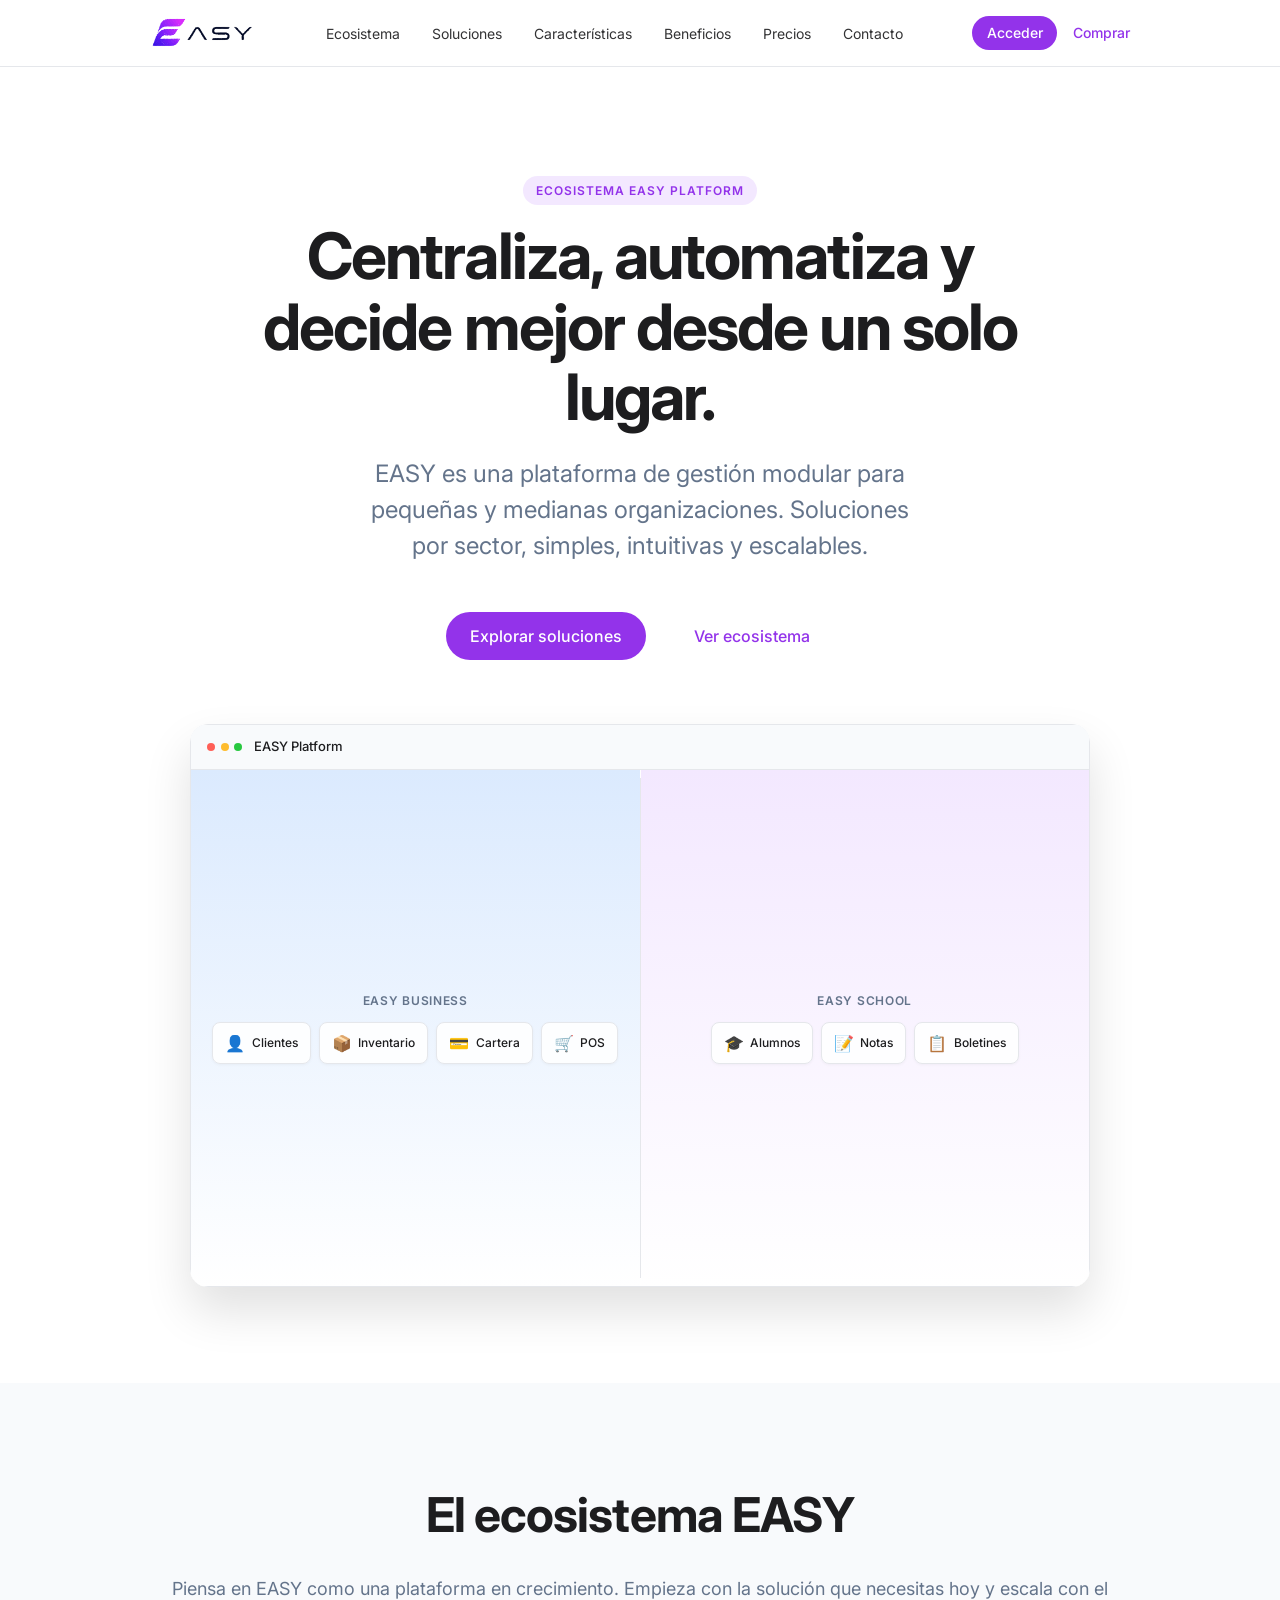
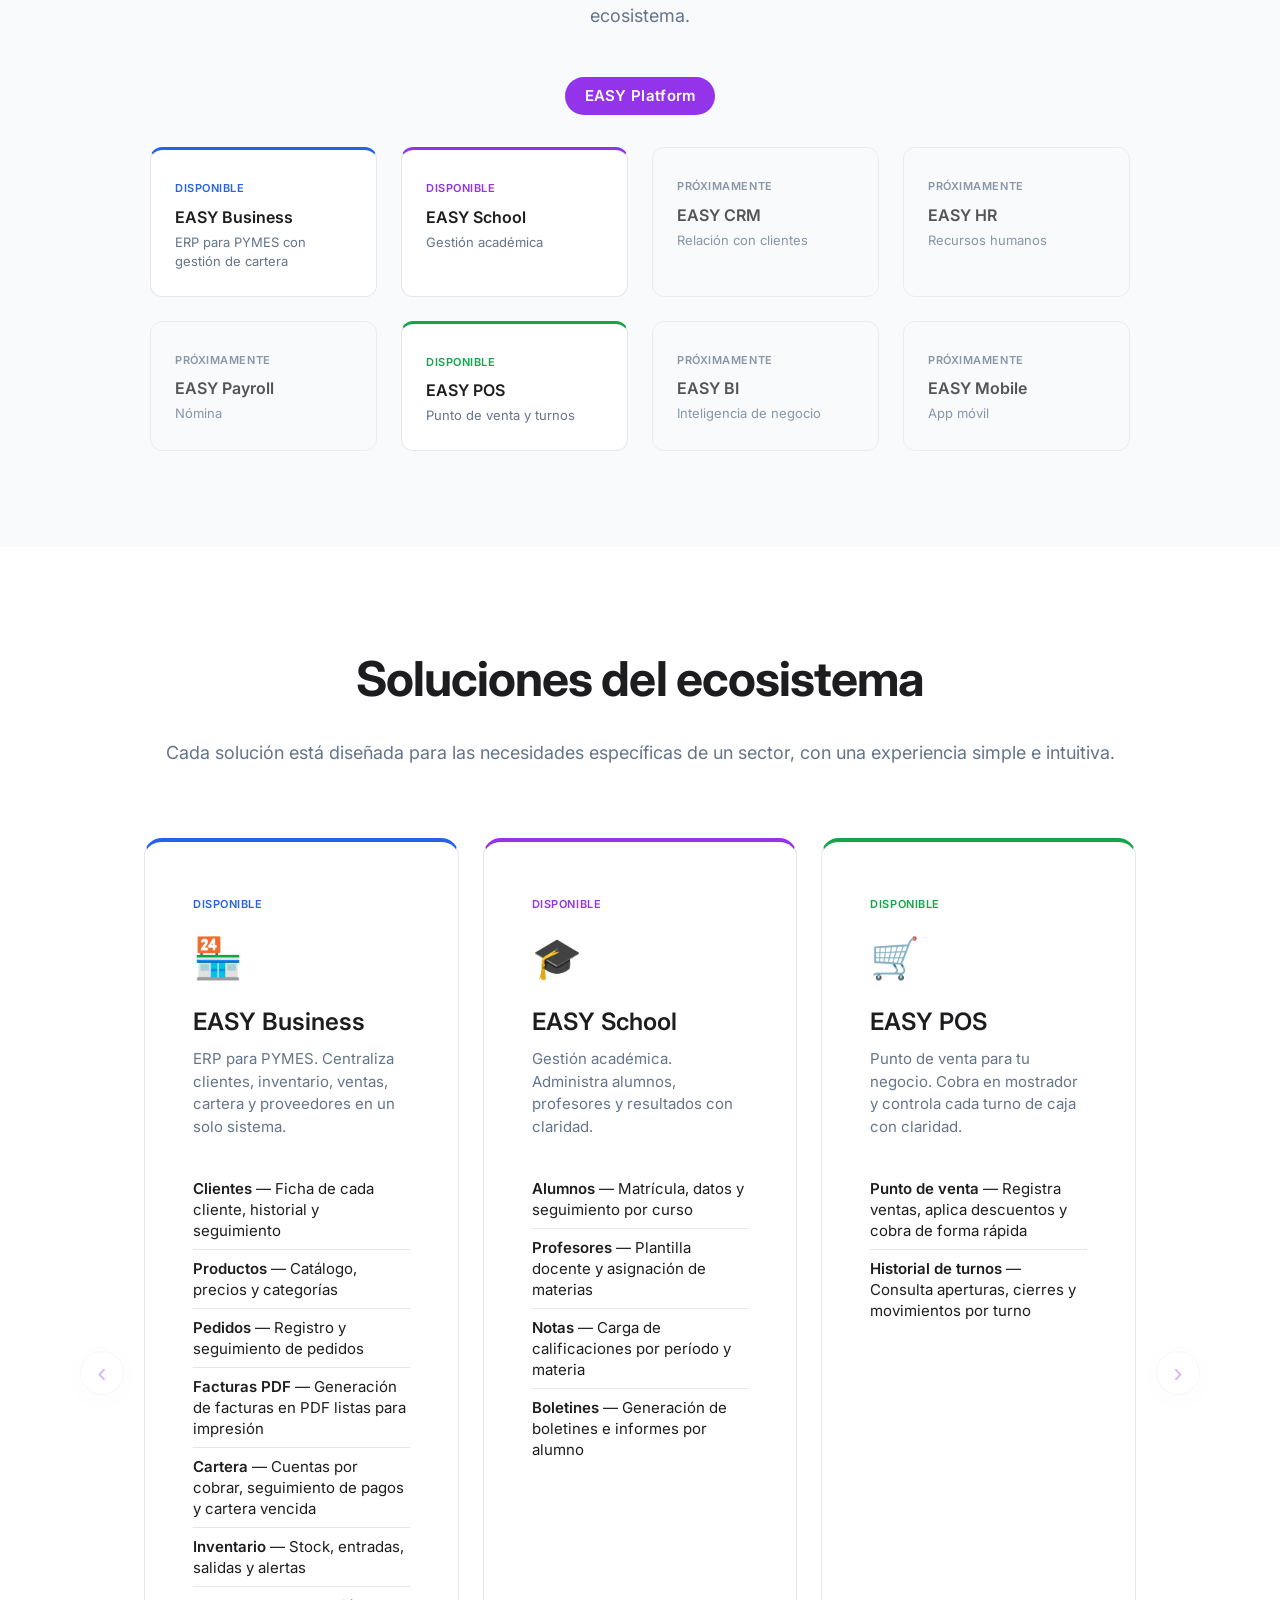
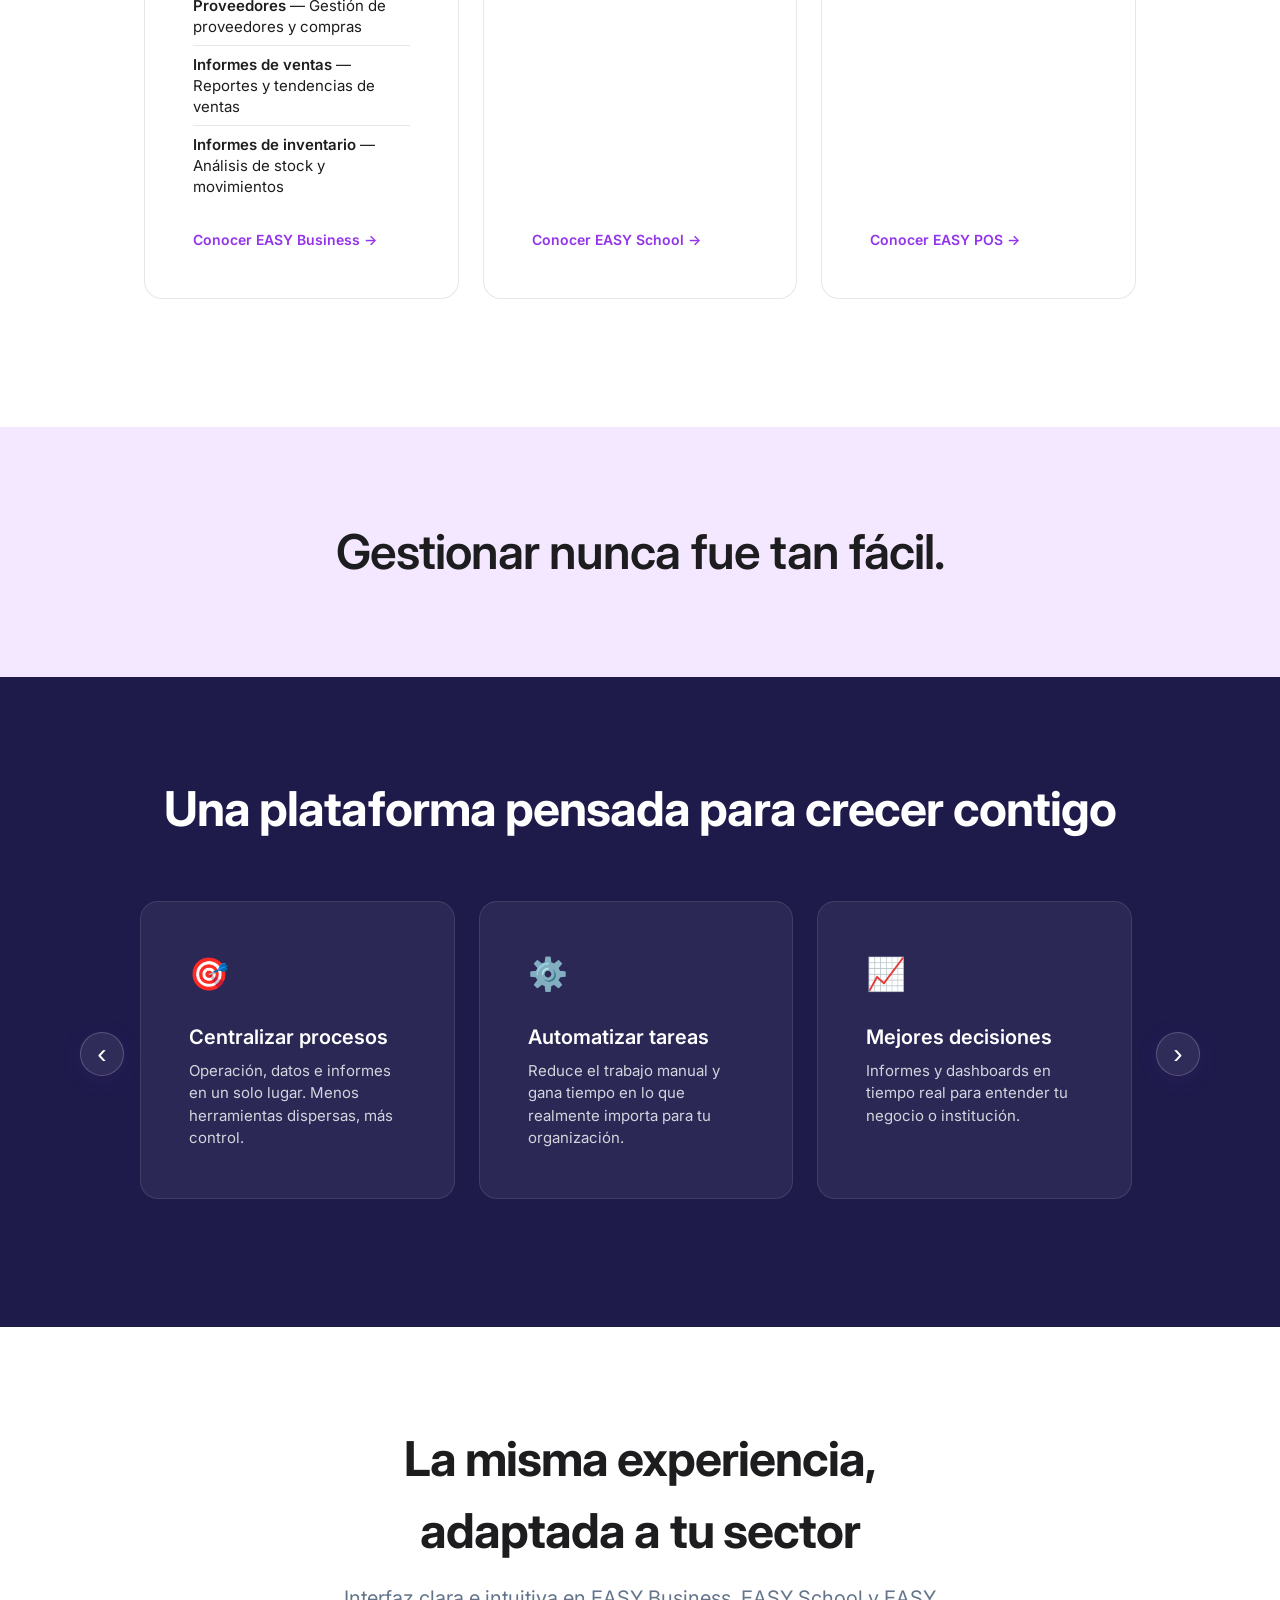
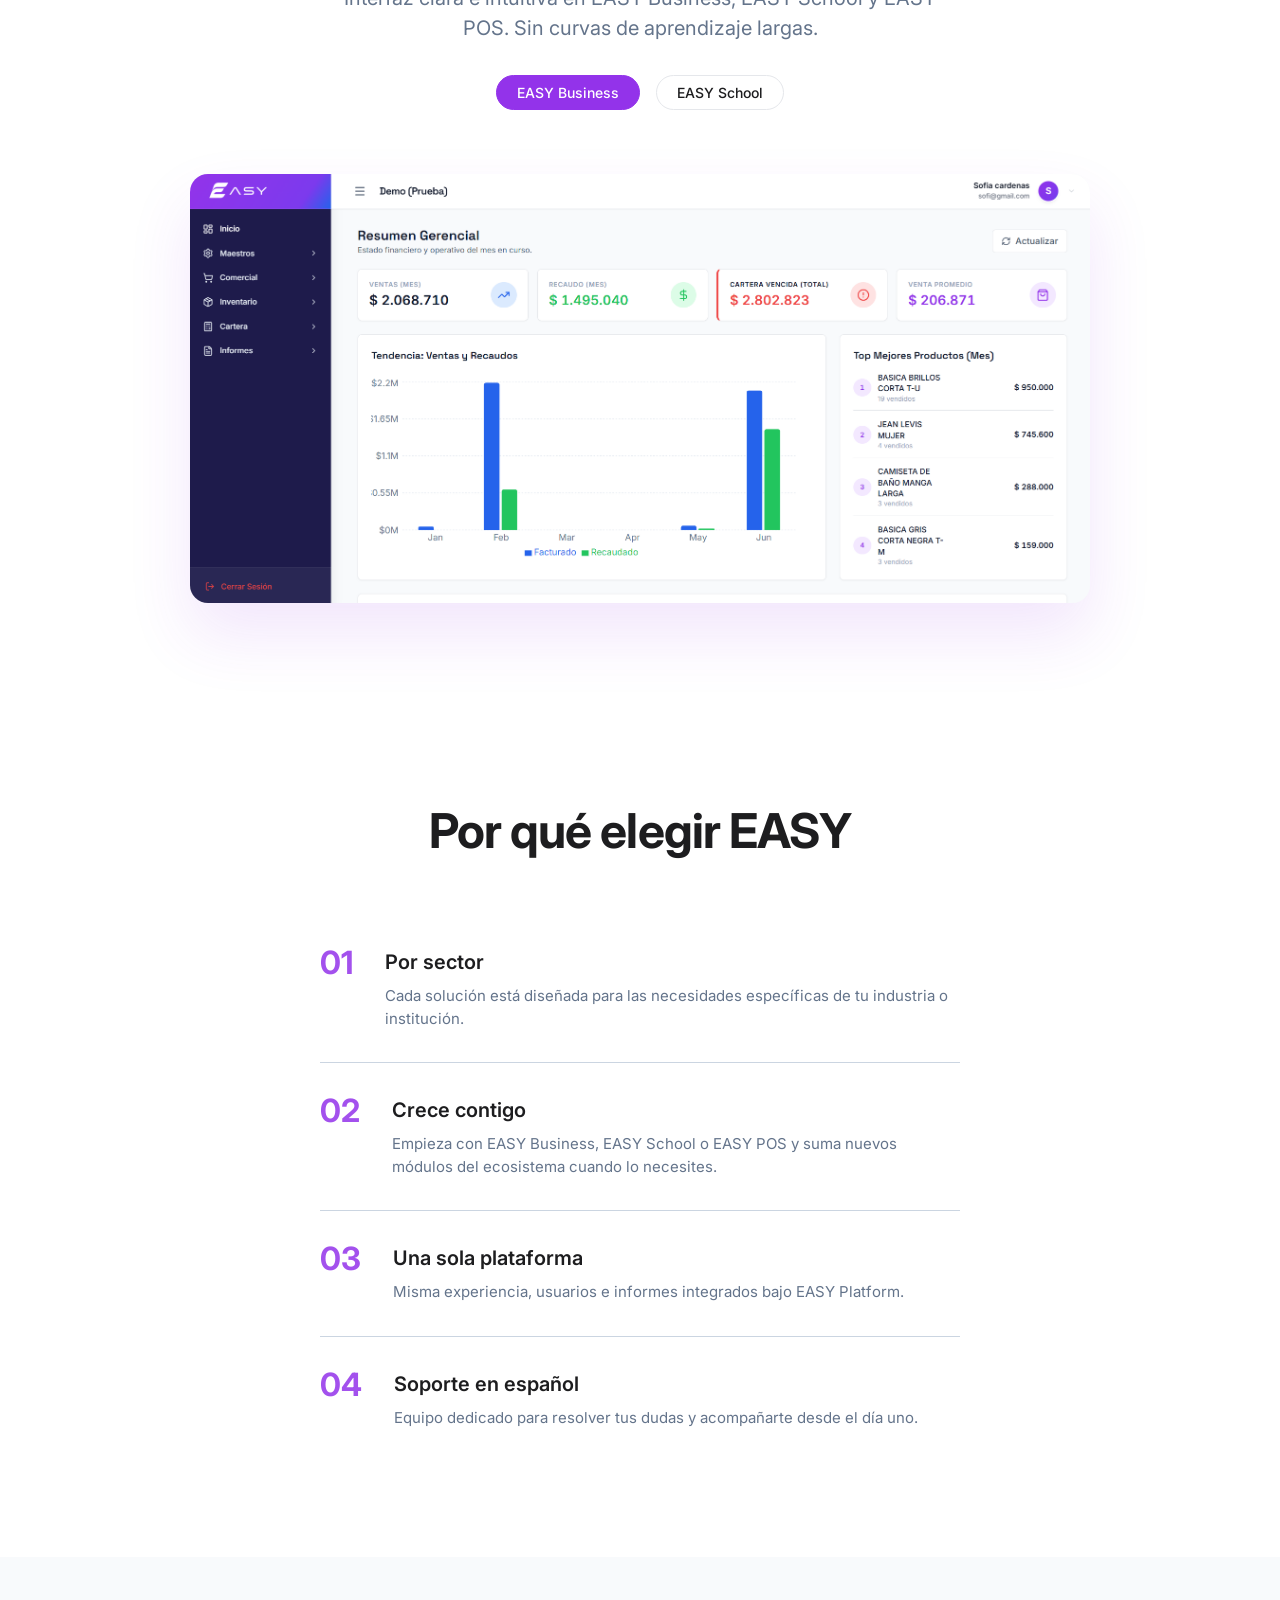
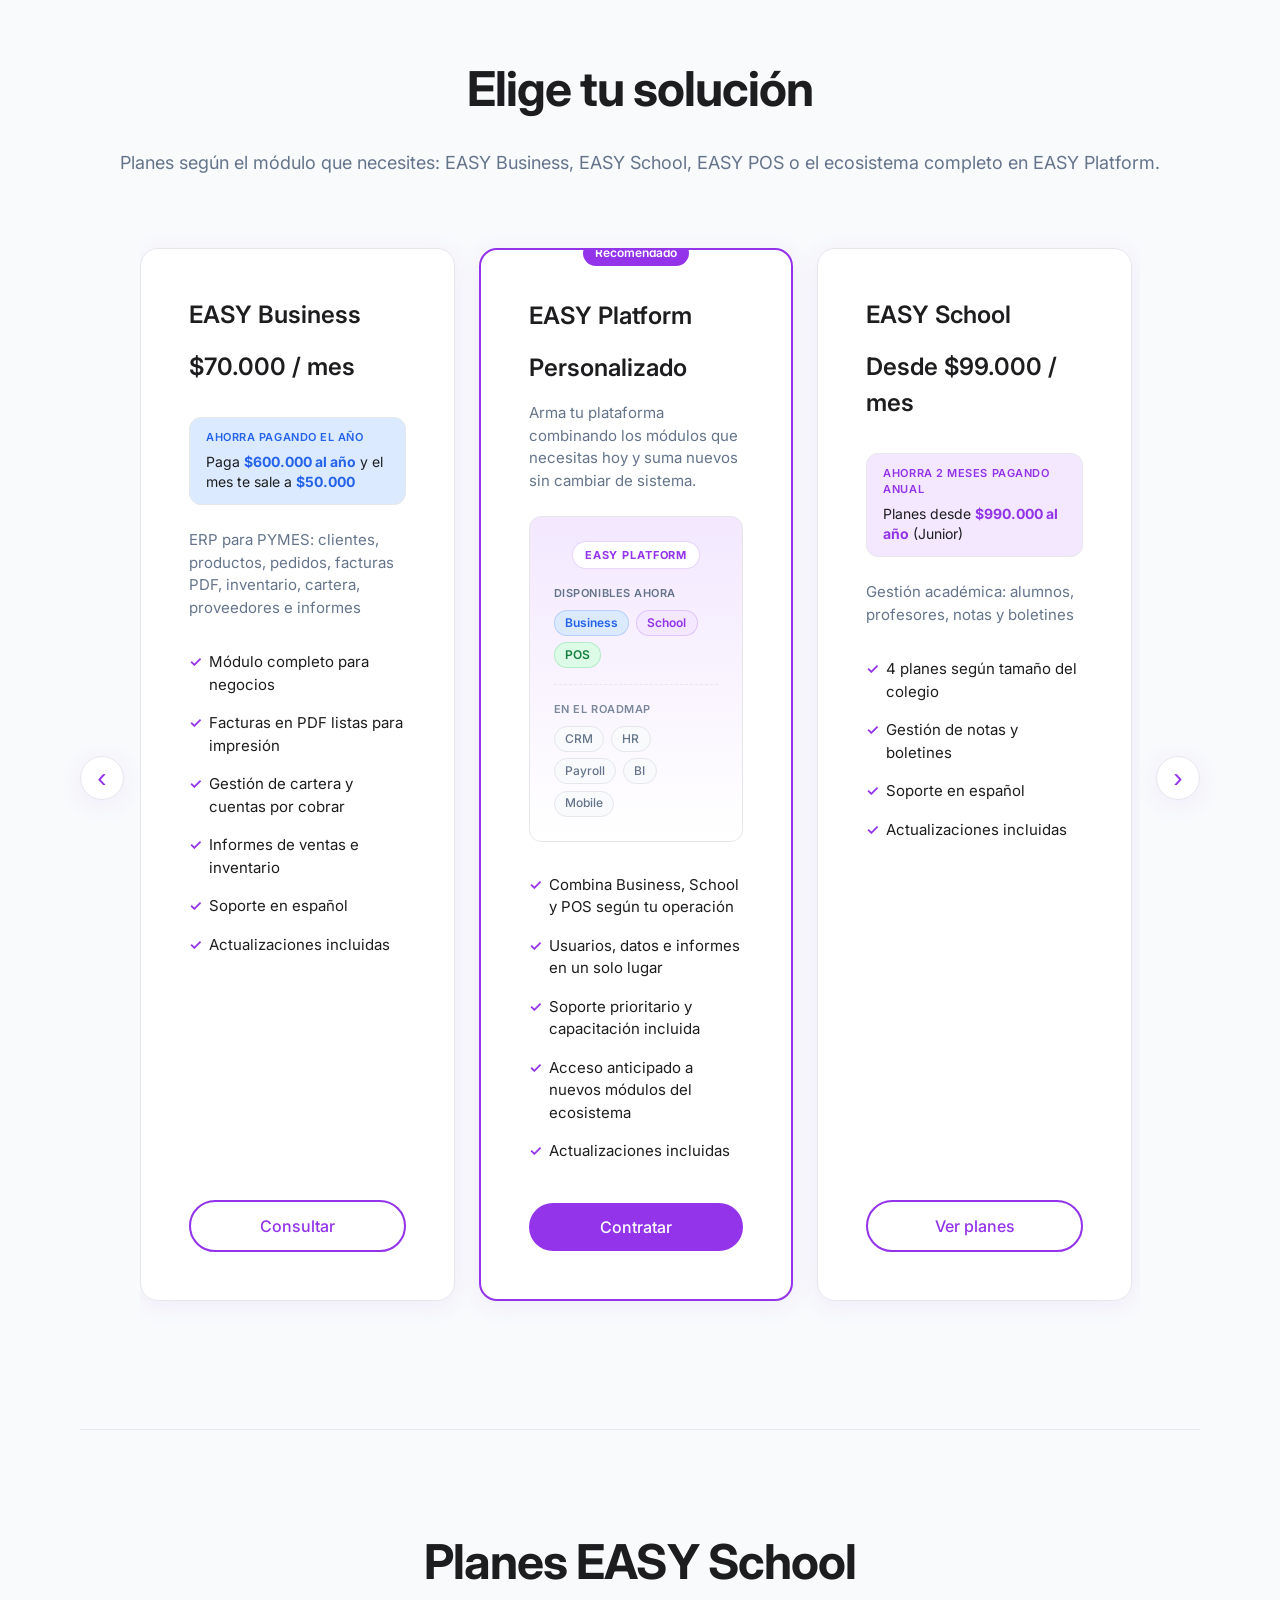
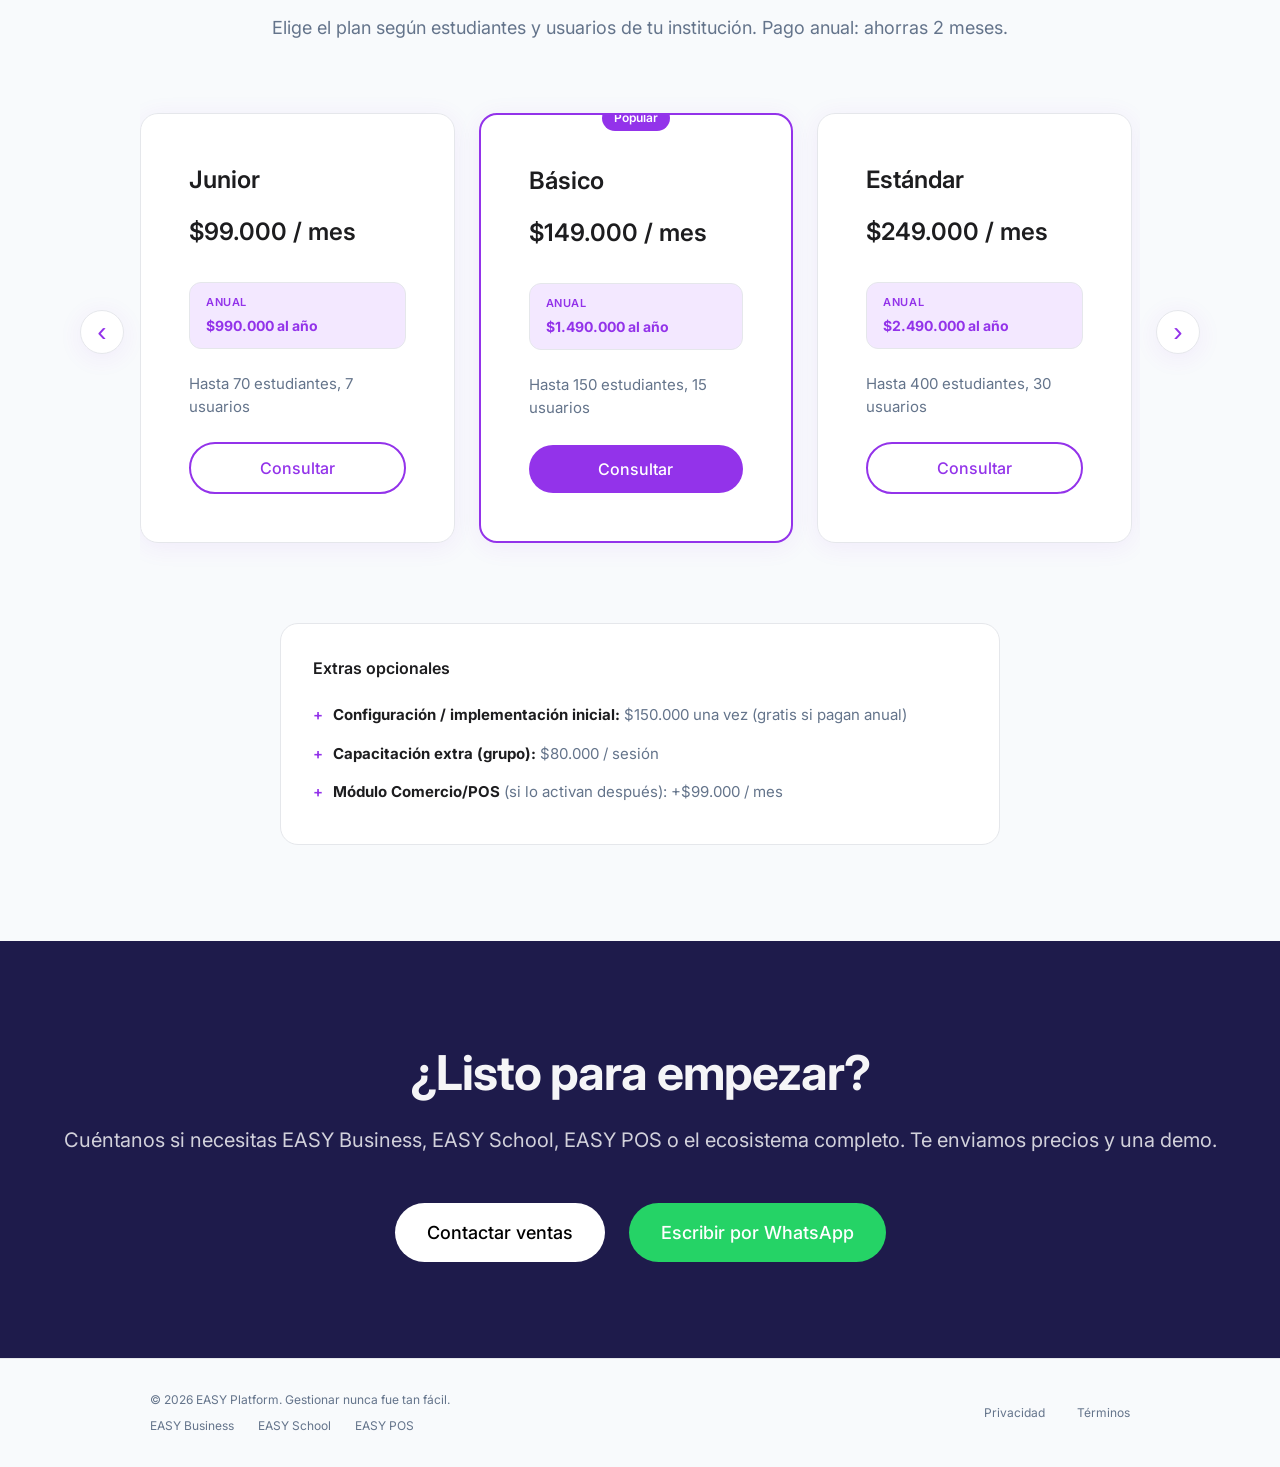
==== index.html @ ec01ed40 "se ajustan pequenios detalles" ====
<!DOCTYPE html>
<html lang="es">
<head>
  <meta charset="UTF-8">
  <meta name="viewport" content="width=device-width, initial-scale=1.0">
  <title>EASY Platform | ERP, gestión escolar y POS para PYMES</title>
  <meta name="description" content="EASY Platform: software modular para PYMES y colegios en Colombia. ERP con inventario, cartera y facturas PDF, gestión académica y punto de venta. Empieza con un módulo y escala.">
  <meta name="keywords" content="ERP PYMES, software inventario, gestión escolar, punto de venta, facturas PDF, cuentas por cobrar, EASY Business, EASY School, EASY POS, Colombia">
  <meta name="author" content="EASY Platform">
  <meta name="robots" content="index, follow">
  <link rel="canonical" href="https://proyectoeasy.net/">

  <!-- Open Graph -->
  <meta property="og:type" content="website">
  <meta property="og:locale" content="es_CO">
  <meta property="og:site_name" content="EASY Platform">
  <meta property="og:title" content="EASY Platform | ERP, gestión escolar y POS para PYMES">
  <meta property="og:description" content="Centraliza clientes, inventario, ventas, cartera, notas escolares y punto de venta en una plataforma modular. Soporte en español.">
  <meta property="og:url" content="https://proyectoeasy.net/">
  <meta property="og:image" content="https://proyectoeasy.net/assets/showcase-dashboard.png">
  <meta property="og:image:alt" content="Panel de EASY Business con ventas, recaudo, cartera y tendencias">

  <!-- Twitter Card -->
  <meta name="twitter:card" content="summary_large_image">
  <meta name="twitter:title" content="EASY Platform | ERP, gestión escolar y POS para PYMES">
  <meta name="twitter:description" content="Software modular para PYMES y colegios. ERP, gestión académica y punto de venta en un solo ecosistema.">
  <meta name="twitter:image" content="https://proyectoeasy.net/assets/showcase-dashboard.png">

  <link rel="preconnect" href="https://fonts.googleapis.com">
  <link rel="preconnect" href="https://fonts.gstatic.com" crossorigin>
  <link href="https://fonts.googleapis.com/css2?family=Inter:wght@300;400;500;600;700&family=Space+Grotesk:wght@500;600;700&display=swap" rel="stylesheet">
  <link rel="stylesheet" href="styles.css">

  <script type="application/ld+json">
  {
    "@context": "https://schema.org",
    "@graph": [
      {
        "@type": "Organization",
        "@id": "https://proyectoeasy.net/#organization",
        "name": "EASY Platform",
        "url": "https://proyectoeasy.net/",
        "logo": "https://proyectoeasy.net/assets/logo_horizontal.png",
        "email": "email.proyectoeasy@gmail.com",
        "contactPoint": {
          "@type": "ContactPoint",
          "contactType": "sales",
          "email": "email.proyectoeasy@gmail.com",
          "availableLanguage": "Spanish"
        }
      },
      {
        "@type": "WebSite",
        "@id": "https://proyectoeasy.net/#website",
        "url": "https://proyectoeasy.net/",
        "name": "EASY Platform",
        "description": "Plataforma de gestión modular para PYMES y organizaciones educativas.",
        "publisher": { "@id": "https://proyectoeasy.net/#organization" },
        "inLanguage": "es"
      },
      {
        "@type": "SoftwareApplication",
        "@id": "https://proyectoeasy.net/#easy-business",
        "name": "EASY Business",
        "applicationCategory": "BusinessApplication",
        "applicationSubCategory": "ERP",
        "operatingSystem": "Web",
        "url": "https://proyectoeasy.net/easy-business/",
        "description": "ERP para PYMES con clientes, productos, pedidos, facturas PDF, inventario, cartera, proveedores e informes.",
        "offers": {
          "@type": "Offer",
          "price": "70000",
          "priceCurrency": "COP",
          "priceSpecification": {
            "@type": "UnitPriceSpecification",
            "price": "70000",
            "priceCurrency": "COP",
            "unitText": "mes"
          }
        },
        "provider": { "@id": "https://proyectoeasy.net/#organization" }
      },
      {
        "@type": "SoftwareApplication",
        "@id": "https://proyectoeasy.net/#easy-school",
        "name": "EASY School",
        "applicationCategory": "EducationalApplication",
        "operatingSystem": "Web",
        "url": "https://proyectoeasy.net/easy-school/",
        "description": "Sistema de gestión académica con alumnos, profesores, notas y boletines.",
        "offers": {
          "@type": "AggregateOffer",
          "lowPrice": "99000",
          "highPrice": "349000",
          "priceCurrency": "COP",
          "offerCount": "4"
        },
        "provider": { "@id": "https://proyectoeasy.net/#organization" }
      },
      {
        "@type": "SoftwareApplication",
        "@id": "https://proyectoeasy.net/#easy-pos",
        "name": "EASY POS",
        "applicationCategory": "BusinessApplication",
        "applicationSubCategory": "Point of Sale",
        "operatingSystem": "Web",
        "url": "https://proyectoeasy.net/easy-pos/",
        "description": "Punto de venta con historial de turnos para negocios.",
        "provider": { "@id": "https://proyectoeasy.net/#organization" }
      }
    ]
  }
  </script>
</head>
<body>
  <!-- Navegación -->
  <nav class="nav" id="nav">
    <div class="nav-inner">
      <a href="/" class="nav-logo">
        <img src="assets/logo_horizontal.png" alt="EASY" class="nav-logo-img" width="120" height="32" />
      </a>
      <ul class="nav-links">
        <li><a href="#ecosistema">Ecosistema</a></li>
        <li><a href="#soluciones">Soluciones</a></li>
        <li><a href="#caracteristicas">Características</a></li>
        <li><a href="#beneficios">Beneficios</a></li>
        <li><a href="#precios">Precios</a></li>
        <li><a href="#contacto">Contacto</a></li>
      </ul>
      <div class="nav-ctas">
        <a href="https://app.proyectoeasy.net/" target="_blank" rel="noopener noreferrer" class="nav-cta nav-cta-acceder">Acceder</a>
        <a href="#precios" class="nav-cta">Comprar</a>
      </div>
    </div>
  </nav>

  <!-- Hero -->
  <section class="hero">
    <div class="hero-content">
      <p class="hero-badge">Ecosistema EASY Platform</p>
      <h1 class="hero-title">Centraliza, automatiza y decide mejor desde un solo lugar.</h1>
      <p class="hero-subtitle">EASY es una plataforma de gestión modular para pequeñas y medianas organizaciones. Soluciones por sector, simples, intuitivas y escalables.</p>
      <div class="hero-ctas">
        <a href="#soluciones" class="btn btn-primary">Explorar soluciones</a>
        <a href="#ecosistema" class="btn btn-secondary">Ver ecosistema</a>
      </div>
    </div>
    <div class="hero-visual">
      <div class="hero-mockup">
        <div class="mockup-window">
          <div class="mockup-bar">
            <span class="mockup-dots"><i></i><i></i><i></i></span>
            <span class="mockup-title">EASY Platform</span>
          </div>
          <div class="mockup-body">
            <div class="mockup-panel mockup-negocios">
              <span class="mockup-panel-label">EASY Business</span>
              <div class="mockup-cards">
                <div class="mockup-card"><span class="mockup-card-icon">👤</span><span>Clientes</span></div>
                <div class="mockup-card"><span class="mockup-card-icon">📦</span><span>Inventario</span></div>
                <div class="mockup-card"><span class="mockup-card-icon">💳</span><span>Cartera</span></div>
                <div class="mockup-card"><span class="mockup-card-icon">🛒</span><span>POS</span></div>
              </div>
            </div>
            <div class="mockup-divider"></div>
            <div class="mockup-panel mockup-colegios">
              <span class="mockup-panel-label">EASY School</span>
              <div class="mockup-cards">
                <div class="mockup-card"><span class="mockup-card-icon">🎓</span><span>Alumnos</span></div>
                <div class="mockup-card"><span class="mockup-card-icon">📝</span><span>Notas</span></div>
                <div class="mockup-card"><span class="mockup-card-icon">📋</span><span>Boletines</span></div>
              </div>
            </div>
          </div>
        </div>
      </div>
    </div>
  </section>

  <!-- Ecosistema EASY -->
  <section class="section section-ecosystem" id="ecosistema">
    <div class="section-content">
      <h2 class="section-title">El ecosistema EASY</h2>
      <p class="section-desc">Piensa en EASY como una plataforma en crecimiento. Empieza con la solución que necesitas hoy y escala con el ecosistema.</p>
      <div class="ecosystem-hub">
        <span class="ecosystem-hub-label">EASY Platform</span>
      </div>
      <div class="ecosystem-grid">
        <article class="ecosystem-card ecosystem-available">
          <span class="ecosystem-status">Disponible</span>
          <h3><a href="easy-business/">EASY Business</a></h3>
          <p>ERP para PYMES con gestión de cartera</p>
        </article>
        <article class="ecosystem-card ecosystem-available ecosystem-school">
          <span class="ecosystem-status">Disponible</span>
          <h3><a href="easy-school/">EASY School</a></h3>
          <p>Gestión académica</p>
        </article>
        <article class="ecosystem-card ecosystem-coming">
          <span class="ecosystem-status">Próximamente</span>
          <h3>EASY CRM</h3>
          <p>Relación con clientes</p>
        </article>
        <article class="ecosystem-card ecosystem-coming">
          <span class="ecosystem-status">Próximamente</span>
          <h3>EASY HR</h3>
          <p>Recursos humanos</p>
        </article>
        <article class="ecosystem-card ecosystem-coming">
          <span class="ecosystem-status">Próximamente</span>
          <h3>EASY Payroll</h3>
          <p>Nómina</p>
        </article>
        <article class="ecosystem-card ecosystem-available ecosystem-pos">
          <span class="ecosystem-status">Disponible</span>
          <h3><a href="easy-pos/">EASY POS</a></h3>
          <p>Punto de venta y turnos</p>
        </article>
        <article class="ecosystem-card ecosystem-coming">
          <span class="ecosystem-status">Próximamente</span>
          <h3>EASY BI</h3>
          <p>Inteligencia de negocio</p>
        </article>
        <article class="ecosystem-card ecosystem-coming">
          <span class="ecosystem-status">Próximamente</span>
          <h3>EASY Mobile</h3>
          <p>App móvil</p>
        </article>
      </div>
    </div>
  </section>

  <!-- Soluciones del ecosistema -->
  <section class="section section-enfoques" id="soluciones">
    <div class="section-content">
      <h2 class="section-title">Soluciones del ecosistema</h2>
      <p class="section-desc">Cada solución está diseñada para las necesidades específicas de un sector, con una experiencia simple e intuitiva.</p>
      <div class="easy-carousel" data-easy-carousel>
        <button type="button" class="easy-carousel-nav" aria-label="Solución anterior" data-easy-carousel-prev>
          <span aria-hidden="true">‹</span>
        </button>
        <div class="easy-carousel-track" data-easy-carousel-track tabindex="0" role="region" aria-label="Soluciones del ecosistema">
          <article class="enfoque-card enfoque-negocios">
            <div class="enfoque-header">
              <span class="enfoque-tag">Disponible</span>
              <span class="enfoque-icon">🏪</span>
              <h3>EASY Business</h3>
              <p>ERP para PYMES. Centraliza clientes, inventario, ventas, cartera y proveedores en un solo sistema.</p>
            </div>
            <ul class="enfoque-features">
              <li><strong>Clientes</strong> — Ficha de cada cliente, historial y seguimiento</li>
              <li><strong>Productos</strong> — Catálogo, precios y categorías</li>
              <li><strong>Pedidos</strong> — Registro y seguimiento de pedidos</li>
              <li><strong>Facturas PDF</strong> — Generación de facturas en PDF listas para impresión</li>
              <li><strong>Cartera</strong> — Cuentas por cobrar, seguimiento de pagos y cartera vencida</li>
              <li><strong>Inventario</strong> — Stock, entradas, salidas y alertas</li>
              <li><strong>Proveedores</strong> — Gestión de proveedores y compras</li>
              <li><strong>Informes de ventas</strong> — Reportes y tendencias de ventas</li>
              <li><strong>Informes de inventario</strong> — Análisis de stock y movimientos</li>
            </ul>
            <a href="easy-business/" class="module-related-link">Conocer EASY Business →</a>
          </article>
          <article class="enfoque-card enfoque-colegios">
            <div class="enfoque-header">
              <span class="enfoque-tag enfoque-tag-school">Disponible</span>
              <span class="enfoque-icon">🎓</span>
              <h3>EASY School</h3>
              <p>Gestión académica. Administra alumnos, profesores y resultados con claridad.</p>
            </div>
            <ul class="enfoque-features">
              <li><strong>Alumnos</strong> — Matrícula, datos y seguimiento por curso</li>
              <li><strong>Profesores</strong> — Plantilla docente y asignación de materias</li>
              <li><strong>Notas</strong> — Carga de calificaciones por período y materia</li>
              <li><strong>Boletines</strong> — Generación de boletines e informes por alumno</li>
            </ul>
            <a href="easy-school/" class="module-related-link">Conocer EASY School →</a>
          </article>
          <article class="enfoque-card enfoque-pos">
            <div class="enfoque-header">
              <span class="enfoque-tag enfoque-tag-pos">Disponible</span>
              <span class="enfoque-icon">🛒</span>
              <h3>EASY POS</h3>
              <p>Punto de venta para tu negocio. Cobra en mostrador y controla cada turno de caja con claridad.</p>
            </div>
            <ul class="enfoque-features">
              <li><strong>Punto de venta</strong> — Registra ventas, aplica descuentos y cobra de forma rápida</li>
              <li><strong>Historial de turnos</strong> — Consulta aperturas, cierres y movimientos por turno</li>
            </ul>
            <a href="easy-pos/" class="module-related-link">Conocer EASY POS →</a>
          </article>
        </div>
        <button type="button" class="easy-carousel-nav" aria-label="Solución siguiente" data-easy-carousel-next>
          <span aria-hidden="true">›</span>
        </button>
      </div>
    </div>
  </section>

  <!-- Frase de impacto -->
  <section class="quote-section">
    <h2 class="quote-text">Gestionar nunca fue tan fácil.</h2>
  </section>

  <!-- Pilares de la plataforma -->
  <section class="section section-dark" id="caracteristicas">
    <div class="section-content">
      <h2 class="section-title">Una plataforma pensada para crecer contigo</h2>
      <div class="easy-carousel" data-easy-carousel>
        <button type="button" class="easy-carousel-nav" aria-label="Característica anterior" data-easy-carousel-prev>
          <span aria-hidden="true">‹</span>
        </button>
        <div class="easy-carousel-track" data-easy-carousel-track tabindex="0" role="region" aria-label="Pilares de la plataforma">
          <article class="feature-card">
            <div class="feature-icon">🎯</div>
            <h3>Centralizar procesos</h3>
            <p>Operación, datos e informes en un solo lugar. Menos herramientas dispersas, más control.</p>
          </article>
          <article class="feature-card">
            <div class="feature-icon">⚙️</div>
            <h3>Automatizar tareas</h3>
            <p>Reduce el trabajo manual y gana tiempo en lo que realmente importa para tu organización.</p>
          </article>
          <article class="feature-card">
            <div class="feature-icon">📈</div>
            <h3>Mejores decisiones</h3>
            <p>Informes y dashboards en tiempo real para entender tu negocio o institución.</p>
          </article>
          <article class="feature-card">
            <div class="feature-icon">🔀</div>
            <h3>Modular y escalable</h3>
            <p>Empieza con un módulo y crece con el ecosistema EASY según evolucionen tus necesidades.</p>
          </article>
        </div>
        <button type="button" class="easy-carousel-nav" aria-label="Característica siguiente" data-easy-carousel-next>
          <span aria-hidden="true">›</span>
        </button>
      </div>
    </div>
  </section>

  <!-- Producto destacado -->
  <section class="showcase">
    <div class="showcase-content">
      <h2 class="showcase-title">La misma experiencia, adaptada a tu sector</h2>
      <p class="showcase-subtitle">Interfaz clara e intuitiva en EASY Business, EASY School y EASY POS. Sin curvas de aprendizaje largas.</p>
      <div class="showcase-tabs" role="tablist">
        <button type="button" class="showcase-tab active" role="tab" aria-selected="true" data-tab="business">EASY Business</button>
        <button type="button" class="showcase-tab" role="tab" aria-selected="false" data-tab="school">EASY School</button>
      </div>
    </div>
    <div class="showcase-image">
      <div class="showcase-panel active" id="showcase-business" role="tabpanel">
        <div class="showcase-mockup">
          <img src="assets/showcase-dashboard.png" alt="EASY Business: resumen gerencial con ventas, recaudo, cartera y tendencias" class="showcase-screenshot" />
        </div>
      </div>
      <div class="showcase-panel" id="showcase-school" role="tabpanel" hidden>
        <div class="showcase-mockup">
          <img src="assets/showcase-dashboard-school.png" alt="EASY Business: resumen gerencial con ventas, recaudo y tendencias" class="showcase-screenshot" />
        </div>
      </div>
    </div>
  </section>

  <!-- Beneficios -->
  <section class="section" id="beneficios">
    <div class="section-content">
      <h2 class="section-title">Por qué elegir EASY</h2>
      <div class="benefits-list">
        <div class="benefit-item">
          <span class="benefit-number">01</span>
          <div>
            <h3>Por sector</h3>
            <p>Cada solución está diseñada para las necesidades específicas de tu industria o institución.</p>
          </div>
        </div>
        <div class="benefit-item">
          <span class="benefit-number">02</span>
          <div>
            <h3>Crece contigo</h3>
            <p>Empieza con EASY Business, EASY School o EASY POS y suma nuevos módulos del ecosistema cuando lo necesites.</p>
          </div>
        </div>
        <div class="benefit-item">
          <span class="benefit-number">03</span>
          <div>
            <h3>Una sola plataforma</h3>
            <p>Misma experiencia, usuarios e informes integrados bajo EASY Platform.</p>
          </div>
        </div>
        <div class="benefit-item">
          <span class="benefit-number">04</span>
          <div>
            <h3>Soporte en español</h3>
            <p>Equipo dedicado para resolver tus dudas y acompañarte desde el día uno.</p>
          </div>
        </div>
      </div>
    </div>
  </section>

  <!-- Precios -->
  <section class="section section-pricing" id="precios">
    <div class="section-content">
      <h2 class="section-title">Elige tu solución</h2>
      <p class="section-desc">Planes según el módulo que necesites: EASY Business, EASY School, EASY POS o el ecosistema completo en EASY Platform.</p>
      <div class="easy-carousel" data-easy-carousel>
        <button type="button" class="easy-carousel-nav" aria-label="Solución anterior" data-easy-carousel-prev>
          <span aria-hidden="true">‹</span>
        </button>
        <div class="easy-carousel-track" data-easy-carousel-track tabindex="0" role="region" aria-label="Elige tu solución">
          <div class="pricing-card">
            <h3>EASY Business</h3>
            <div class="price">
              <span class="price-custom">$70.000 / mes</span>
            </div>
            <p class="price-annual">
              <span class="price-annual-badge">Ahorra pagando el año</span>
              Paga <strong>$600.000 al año</strong> y el mes te sale a <strong>$50.000</strong>
            </p>
            <p class="price-desc">ERP para PYMES: clientes, productos, pedidos, facturas PDF, inventario, cartera, proveedores e informes</p>
            <ul class="price-features">
              <li>Módulo completo para negocios</li>
              <li>Facturas en PDF listas para impresión</li>
              <li>Gestión de cartera y cuentas por cobrar</li>
              <li>Informes de ventas e inventario</li>
              <li>Soporte en español</li>
              <li>Actualizaciones incluidas</li>
            </ul>
            <a href="#contacto" class="btn btn-outline">Consultar</a>
          </div>
          <div class="pricing-card pricing-card-featured">
            <span class="badge">Recomendado</span>
            <h3>EASY Platform</h3>
            <div class="price">
              <span class="price-custom">Personalizado</span>
            </div>
            <p class="price-desc">Arma tu plataforma combinando los módulos que necesitas hoy y suma nuevos sin cambiar de sistema.</p>
            <div class="platform-modules">
              <div class="platform-modules-hub">
                <span class="platform-modules-hub-label">EASY Platform</span>
              </div>
              <div class="platform-modules-group">
                <p class="platform-modules-label">Disponibles ahora</p>
                <div class="platform-modules-chips">
                  <span class="platform-chip platform-chip-business">Business</span>
                  <span class="platform-chip platform-chip-school">School</span>
                  <span class="platform-chip platform-chip-pos">POS</span>
                </div>
              </div>
              <div class="platform-modules-group">
                <p class="platform-modules-label platform-modules-label-soon">En el roadmap</p>
                <div class="platform-modules-chips platform-modules-chips-soon">
                  <span class="platform-chip platform-chip-soon">CRM</span>
                  <span class="platform-chip platform-chip-soon">HR</span>
                  <span class="platform-chip platform-chip-soon">Payroll</span>
                  <span class="platform-chip platform-chip-soon">BI</span>
                  <span class="platform-chip platform-chip-soon">Mobile</span>
                </div>
              </div>
            </div>
            <ul class="price-features">
              <li>Combina Business, School y POS según tu operación</li>
              <li>Usuarios, datos e informes en un solo lugar</li>
              <li>Soporte prioritario y capacitación incluida</li>
              <li>Acceso anticipado a nuevos módulos del ecosistema</li>
              <li>Actualizaciones incluidas</li>
            </ul>
            <a href="#contacto" class="btn btn-primary">Contratar</a>
          </div>
          <div class="pricing-card">
            <h3>EASY School</h3>
            <div class="price">
              <span class="price-custom">Desde $99.000 / mes</span>
            </div>
            <p class="price-annual price-annual-school">
              <span class="price-annual-badge">Ahorra 2 meses pagando anual</span>
              Planes desde <strong>$990.000 al año</strong> (Junior)
            </p>
            <p class="price-desc">Gestión académica: alumnos, profesores, notas y boletines</p>
            <ul class="price-features">
              <li>4 planes según tamaño del colegio</li>
              <li>Gestión de notas y boletines</li>
              <li>Soporte en español</li>
              <li>Actualizaciones incluidas</li>
            </ul>
            <a href="easy-school/#precio" class="btn btn-outline">Ver planes</a>
          </div>
          <div class="pricing-card">
            <h3>EASY POS</h3>
            <div class="price">
              <span class="price-custom">$99.000 / mes</span>
            </div>
            <p class="price-desc">Punto de venta e historial de turnos para tu negocio</p>
            <ul class="price-features">
              <li>Ventas en mostrador</li>
              <li>Descuentos y cobro rápido</li>
              <li>Historial de aperturas y cierres</li>
              <li>Soporte en español</li>
              <li>Actualizaciones incluidas</li>
            </ul>
            <a href="#contacto" class="btn btn-outline">Consultar</a>
          </div>
        </div>
        <button type="button" class="easy-carousel-nav" aria-label="Solución siguiente" data-easy-carousel-next>
          <span aria-hidden="true">›</span>
        </button>
      </div>

      <div class="school-pricing-block">
        <h3 class="section-title">Planes EASY School</h3>
        <p class="section-desc">Elige el plan según estudiantes y usuarios de tu institución. Pago anual: ahorras 2 meses.</p>
        <div class="easy-carousel" data-easy-carousel>
          <button type="button" class="easy-carousel-nav" aria-label="Plan anterior" data-easy-carousel-prev>
            <span aria-hidden="true">‹</span>
          </button>
          <div class="easy-carousel-track" data-easy-carousel-track tabindex="0" role="region" aria-label="Planes EASY School">
            <div class="pricing-card">
              <h3>Junior</h3>
              <div class="price">
                <span class="price-custom">$99.000 / mes</span>
              </div>
              <p class="price-annual price-annual-school">
                <span class="price-annual-badge">Anual</span>
                <strong>$990.000 al año</strong>
              </p>
              <p class="price-desc">Hasta 70 estudiantes, 7 usuarios</p>
              <a href="#contacto" class="btn btn-outline">Consultar</a>
            </div>
            <div class="pricing-card pricing-card-featured">
              <span class="badge">Popular</span>
              <h3>Básico</h3>
              <div class="price">
                <span class="price-custom">$149.000 / mes</span>
              </div>
              <p class="price-annual price-annual-school">
                <span class="price-annual-badge">Anual</span>
                <strong>$1.490.000 al año</strong>
              </p>
              <p class="price-desc">Hasta 150 estudiantes, 15 usuarios</p>
              <a href="#contacto" class="btn btn-primary">Consultar</a>
            </div>
            <div class="pricing-card">
              <h3>Estándar</h3>
              <div class="price">
                <span class="price-custom">$249.000 / mes</span>
              </div>
              <p class="price-annual price-annual-school">
                <span class="price-annual-badge">Anual</span>
                <strong>$2.490.000 al año</strong>
              </p>
              <p class="price-desc">Hasta 400 estudiantes, 30 usuarios</p>
              <a href="#contacto" class="btn btn-outline">Consultar</a>
            </div>
            <div class="pricing-card">
              <h3>Plus</h3>
              <div class="price">
                <span class="price-custom">$349.000 / mes</span>
              </div>
              <p class="price-annual price-annual-school">
                <span class="price-annual-badge">Anual</span>
                <strong>$3.490.000 al año</strong>
              </p>
              <p class="price-desc">Hasta 800 estudiantes, 80 usuarios</p>
              <a href="#contacto" class="btn btn-outline">Consultar</a>
            </div>
          </div>
          <button type="button" class="easy-carousel-nav" aria-label="Plan siguiente" data-easy-carousel-next>
            <span aria-hidden="true">›</span>
          </button>
        </div>
        <div class="school-pricing-extras">
          <h4>Extras opcionales</h4>
          <ul>
            <li><strong>Configuración / implementación inicial:</strong> $150.000 una vez (gratis si pagan anual)</li>
            <li><strong>Capacitación extra (grupo):</strong> $80.000 / sesión</li>
            <li><strong>Módulo Comercio/POS</strong> (si lo activan después): +$99.000 / mes</li>
          </ul>
        </div>
      </div>
    </div>
  </section>

  <!-- CTA final -->
  <section class="cta-section" id="contacto">
    <div class="cta-content">
      <h2>¿Listo para empezar?</h2>
      <p>Cuéntanos si necesitas EASY Business, EASY School, EASY POS o el ecosistema completo. Te enviamos precios y una demo.</p>
      <div class="cta-actions">
        <a href="mailto:email.proyectoeasy@gmail.com" class="btn btn-primary btn-large">Contactar ventas</a>
        <a href="https://wa.me/573117741004?text=Hola%2C%20quiero%20m%C3%A1s%20informaci%C3%B3n%20sobre%20EASY" target="_blank" rel="noopener noreferrer" class="btn btn-whatsapp btn-large">Escribir por WhatsApp</a>
      </div>
    </div>
  </section>

  <!-- Footer -->
  <footer class="footer">
    <div class="footer-inner">
      <div>
        <p class="footer-copy">© 2026 EASY Platform. Gestionar nunca fue tan fácil.</p>
        <nav class="footer-modules" aria-label="Módulos">
          <a href="easy-business/">EASY Business</a>
          <a href="easy-school/">EASY School</a>
          <a href="easy-pos/">EASY POS</a>
        </nav>
      </div>
      <div class="footer-links">
        <a href="#">Privacidad</a>
        <a href="#">Términos</a>
      </div>
    </div>
  </footer>

  <script src="script.js"></script>
</body>
</html>
---- styles.css ----
/* ===== Variables de marca EASY ===== */
:root {
  /* Primarios */
  --color-primary: #9333ea;
  --color-primary-hover: #7e22ce;
  --color-primary-light: #c084fc;
  --color-primary-subtle: #f3e8ff;

  /* Secundarios */
  --color-secondary: #2563eb;
  --color-secondary-hover: #1d4ed8;
  --color-secondary-subtle: #dbeafe;

  /* Neutros */
  --color-bg: #ffffff;
  --color-bg-secondary: #f8fafc;
  --color-card: #ffffff;
  --color-border: #e5e7eb;
  --color-divider: #cbd5e1;

  /* Alias semánticos */
  --color-accent: var(--color-primary);
  --color-accent-hover: var(--color-primary-hover);
  --color-bg-dark: #1e1b4b;
  --color-text: #1d1d1f;
  --color-text-muted: #64748b;

  --font-sans: "Inter", -apple-system, BlinkMacSystemFont, "Segoe UI", sans-serif;
  --font-logo: "Space Grotesk", var(--font-sans);
  --space-xs: 0.5rem;
  --space-sm: 1rem;
  --space-md: 1.5rem;
  --space-lg: 2rem;
  --space-xl: 3rem;
  --space-2xl: 4rem;
  --space-3xl: 6rem;
  --radius: 12px;
  --radius-lg: 18px;
  --shadow: 0 4px 24px rgba(147, 51, 234, 0.08);
  --transition: 0.3s cubic-bezier(0.25, 0.1, 0.25, 1);
}

* {
  margin: 0;
  padding: 0;
  box-sizing: border-box;
}

html {
  scroll-behavior: smooth;
}

body {
  font-family: var(--font-sans);
  color: var(--color-text);
  background: var(--color-bg);
  line-height: 1.5;
  overflow-x: hidden;
}

a {
  color: inherit;
  text-decoration: none;
}

/* ===== Navegación (sticky, minimalista como Apple) ===== */
.nav {
  position: fixed;
  top: 0;
  left: 0;
  right: 0;
  z-index: 1000;
  padding: var(--space-sm) var(--space-lg);
  background: rgba(255, 255, 255, 0.72);
  backdrop-filter: saturate(180%) blur(20px);
  -webkit-backdrop-filter: saturate(180%) blur(20px);
  border-bottom: 1px solid var(--color-border);
  transition: background var(--transition), box-shadow var(--transition);
}

.nav.scrolled {
  box-shadow: var(--shadow);
}

.nav-inner {
  max-width: 980px;
  margin: 0 auto;
  display: flex;
  align-items: center;
  justify-content: space-between;
}

.nav-logo {
  display: inline-flex;
  align-items: center;
  flex-shrink: 0;
}

.nav-logo-img {
  display: block;
  height: 32px;
  width: auto;
  max-width: 140px;
  object-fit: contain;
}

.nav-links {
  display: flex;
  list-style: none;
  gap: var(--space-lg);
}

.nav-links a {
  font-size: 0.875rem;
  color: var(--color-text);
  opacity: 0.9;
  transition: opacity var(--transition);
}

.nav-links a:hover {
  opacity: 1;
}

.nav-ctas {
  display: flex;
  align-items: center;
  gap: var(--space-sm);
}

.nav-cta {
  font-size: 0.875rem;
  color: var(--color-accent);
  font-weight: 500;
  transition: color var(--transition);
}

.nav-cta:hover {
  color: var(--color-accent-hover);
}

.nav-cta-acceder {
  padding: 0.4rem 0.9rem;
  background: var(--color-accent);
  color: #fff !important;
  border-radius: 980px;
  transition: background var(--transition);
}

.nav-cta-acceder:hover {
  background: var(--color-accent-hover);
  color: #fff !important;
}

/* ===== Hero ===== */
.hero {
  min-height: 100vh;
  padding: calc(80px + var(--space-3xl)) var(--space-lg) var(--space-3xl);
  display: flex;
  flex-direction: column;
  align-items: center;
  justify-content: center;
  text-align: center;
}

.hero-badge {
  display: inline-block;
  font-size: 0.75rem;
  font-weight: 600;
  color: var(--color-primary);
  background: var(--color-primary-subtle);
  padding: 0.35rem 0.85rem;
  border-radius: 980px;
  text-transform: uppercase;
  letter-spacing: 0.08em;
  margin-bottom: var(--space-sm);
  animation: fadeUp 0.8s ease-out;
}

.hero-title {
  font-size: clamp(2.5rem, 6vw, 4rem);
  font-weight: 700;
  letter-spacing: -0.03em;
  line-height: 1.1;
  max-width: 800px;
  margin: 0 auto var(--space-md);
  animation: fadeUp 0.8s ease-out 0.1s both;
}

.hero-subtitle {
  font-size: clamp(1.125rem, 2.5vw, 1.5rem);
  color: var(--color-text-muted);
  font-weight: 400;
  max-width: 560px;
  margin: 0 auto var(--space-xl);
  animation: fadeUp 0.8s ease-out 0.2s both;
}

.hero-ctas {
  display: flex;
  gap: var(--space-md);
  flex-wrap: wrap;
  justify-content: center;
  align-items: center;
  animation: fadeUp 0.8s ease-out 0.3s both;
}

.hero-visual {
  margin-top: var(--space-2xl);
  width: 100%;
  max-width: 900px;
  animation: fadeUp 0.8s ease-out 0.4s both;
}

.hero-mockup {
  width: 100%;
  aspect-ratio: 16/10;
  border-radius: var(--radius-lg);
  box-shadow: 0 24px 48px rgba(0, 0, 0, 0.12);
  overflow: hidden;
}

/* Ventana tipo app del hero */
.mockup-window {
  width: 100%;
  height: 100%;
  background: var(--color-card);
  border-radius: var(--radius-lg);
  display: flex;
  flex-direction: column;
  border: 1px solid var(--color-border);
}

.mockup-bar {
  display: flex;
  align-items: center;
  gap: 0.75rem;
  padding: 0.75rem 1rem;
  background: var(--color-bg-secondary);
  border-bottom: 1px solid var(--color-border);
  font-size: 0.8125rem;
  font-weight: 500;
  color: var(--color-text-muted);
}

.mockup-dots {
  display: flex;
  gap: 0.35rem;
}

.mockup-dots i {
  width: 8px;
  height: 8px;
  border-radius: 50%;
  background: #d1d1d6;
  display: inline-block;
}

.mockup-dots i:nth-child(1) { background: #ff5f57; }
.mockup-dots i:nth-child(2) { background: #febc2e; }
.mockup-dots i:nth-child(3) { background: #28c840; }

.mockup-title {
  color: var(--color-text);
}

.mockup-body {
  flex: 1;
  display: flex;
  min-height: 0;
}

.mockup-panel {
  flex: 1;
  padding: 1rem 1.25rem;
  display: flex;
  flex-direction: column;
  align-items: center;
  justify-content: center;
  gap: 0.75rem;
}

.mockup-negocios {
  background: linear-gradient(180deg, var(--color-secondary-subtle) 0%, var(--color-card) 100%);
}

.mockup-colegios {
  background: linear-gradient(180deg, var(--color-primary-subtle) 0%, var(--color-card) 100%);
}

.mockup-divider {
  width: 1px;
  background: var(--color-border);
  margin: 0.5rem 0;
}

.mockup-panel-label {
  font-size: 0.75rem;
  font-weight: 600;
  text-transform: uppercase;
  letter-spacing: 0.06em;
  color: var(--color-text-muted);
}

.mockup-cards {
  display: flex;
  flex-wrap: wrap;
  gap: 0.5rem;
  justify-content: center;
}

.mockup-card {
  display: flex;
  align-items: center;
  gap: 0.4rem;
  padding: 0.5rem 0.75rem;
  background: rgba(255, 255, 255, 0.9);
  border: 1px solid var(--color-border);
  border-radius: 8px;
  font-size: 0.75rem;
  font-weight: 500;
  color: var(--color-text);
  box-shadow: 0 1px 3px rgba(0, 0, 0, 0.04);
}

.mockup-card-icon {
  font-size: 1rem;
}

@keyframes fadeUp {
  from {
    opacity: 0;
    transform: translateY(24px);
  }
  to {
    opacity: 1;
    transform: translateY(0);
  }
}

/* ===== Botones ===== */
.btn {
  display: inline-flex;
  align-items: center;
  justify-content: center;
  padding: 0.75rem 1.5rem;
  font-size: 1rem;
  font-weight: 500;
  border-radius: 980px;
  transition: all var(--transition);
  cursor: pointer;
  border: none;
  font-family: inherit;
}

.btn-primary {
  background: var(--color-accent);
  color: #fff;
}

.btn-primary:hover {
  background: var(--color-accent-hover);
  transform: scale(1.02);
}

.btn-secondary {
  background: transparent;
  color: var(--color-accent);
}

.btn-secondary:hover {
  text-decoration: underline;
}

.btn-outline {
  background: transparent;
  color: var(--color-primary);
  border: 2px solid var(--color-primary);
}

.btn-outline:hover {
  background: var(--color-primary);
  color: #fff;
}

.btn-large {
  padding: 1rem 2rem;
  font-size: 1.125rem;
}

/* ===== Quote section ===== */
.quote-section {
  padding: var(--space-3xl) var(--space-lg);
  text-align: center;
  background: var(--color-primary-subtle);
}

.quote-text {
  font-size: clamp(2rem, 4vw, 3rem);
  font-weight: 600;
  letter-spacing: -0.02em;
  line-height: 1.2;
  color: var(--color-text);
  max-width: 800px;
  margin: 0 auto;
}

/* ===== Ecosistema EASY ===== */
.section-ecosystem {
  background: var(--color-bg-secondary);
}

.ecosystem-hub {
  text-align: center;
  margin-bottom: var(--space-lg);
}

.ecosystem-hub-label {
  display: inline-block;
  padding: 0.5rem 1.25rem;
  background: var(--color-primary);
  color: #fff;
  font-weight: 600;
  font-size: 0.9375rem;
  border-radius: 980px;
  letter-spacing: 0.02em;
}

.ecosystem-grid {
  display: grid;
  grid-template-columns: repeat(auto-fill, minmax(200px, 1fr));
  gap: var(--space-md);
  max-width: 1000px;
  margin: 0 auto;
}

.ecosystem-card {
  padding: var(--space-md);
  background: var(--color-card);
  border-radius: var(--radius);
  border: 1px solid var(--color-border);
  transition: transform var(--transition), box-shadow var(--transition);
}

.ecosystem-card:hover {
  transform: translateY(-2px);
  box-shadow: var(--shadow);
}

.ecosystem-available {
  border-top: 3px solid var(--color-secondary);
}

.ecosystem-school {
  border-top-color: var(--color-primary);
}

.ecosystem-pos {
  border-top-color: #16a34a;
}

.ecosystem-coming {
  opacity: 0.75;
  background: var(--color-bg-secondary);
}

.ecosystem-coming:hover {
  transform: none;
  box-shadow: none;
}

.ecosystem-status {
  display: inline-block;
  font-size: 0.6875rem;
  font-weight: 600;
  text-transform: uppercase;
  letter-spacing: 0.05em;
  margin-bottom: var(--space-xs);
  color: var(--color-secondary);
}

.ecosystem-coming .ecosystem-status {
  color: var(--color-text-muted);
}

.ecosystem-school .ecosystem-status {
  color: var(--color-primary);
}

.ecosystem-pos .ecosystem-status {
  color: #16a34a;
}

.ecosystem-card h3 {
  font-size: 1rem;
  font-weight: 600;
  margin-bottom: 0.25rem;
}

.ecosystem-card p {
  font-size: 0.8125rem;
  color: var(--color-text-muted);
}

/* ===== Sección Soluciones (Negocios / Colegios) ===== */
.section-enfoques {
  padding: var(--space-3xl) var(--space-lg);
  background: #fff;
}

.enfoques-grid {
  display: grid;
  grid-template-columns: repeat(auto-fit, minmax(320px, 1fr));
  gap: var(--space-xl);
  margin-top: var(--space-xl);
  max-width: 1000px;
  margin-left: auto;
  margin-right: auto;
}

.enfoque-card {
  padding: var(--space-xl);
  border-radius: var(--radius-lg);
  border: 1px solid var(--color-border);
  background: var(--color-card);
  transition: transform var(--transition), box-shadow var(--transition);
}

.enfoque-card:hover {
  transform: translateY(-4px);
  box-shadow: 0 12px 40px rgba(0, 0, 0, 0.08);
}

.enfoque-negocios {
  border-top: 4px solid var(--color-secondary);
}

.enfoque-colegios {
  border-top: 4px solid var(--color-primary);
}

.enfoque-pos {
  border-top: 4px solid #16a34a;
}

.enfoque-header {
  margin-bottom: var(--space-lg);
}

.enfoque-tag {
  display: inline-block;
  font-size: 0.6875rem;
  font-weight: 600;
  text-transform: uppercase;
  letter-spacing: 0.05em;
  color: var(--color-secondary);
  margin-bottom: var(--space-sm);
}

.enfoque-tag-school {
  color: var(--color-primary);
}

.enfoque-tag-pos {
  color: #16a34a;
}

.enfoque-icon {
  font-size: 2.5rem;
  display: block;
  margin-bottom: var(--space-sm);
}

.enfoque-header h3 {
  font-size: 1.5rem;
  font-weight: 600;
  margin-bottom: var(--space-xs);
}

.enfoque-header p {
  color: var(--color-text-muted);
  font-size: 0.9375rem;
}

.enfoque-features {
  list-style: none;
}

.enfoque-features li {
  padding: var(--space-xs) 0;
  font-size: 0.9375rem;
  color: var(--color-text);
  border-bottom: 1px solid var(--color-border);
  line-height: 1.4;
}

.enfoque-features li:last-child {
  border-bottom: none;
}

.enfoque-features strong {
  color: var(--color-text);
  font-weight: 600;
}

.enfoque-card .module-related-link {
  display: inline-block;
  margin-top: var(--space-md);
}

/* ===== Secciones genéricas ===== */
.section {
  padding: var(--space-3xl) var(--space-lg);
}

.section-content {
  max-width: 980px;
  margin: 0 auto;
}

.section-content:has(.easy-carousel) {
  max-width: 1120px;
}

.section-title {
  font-size: clamp(2rem, 4vw, 3rem);
  font-weight: 700;
  letter-spacing: -0.02em;
  text-align: center;
  margin-bottom: var(--space-md);
}

.section-desc {
  text-align: center;
  color: var(--color-text-muted);
  font-size: 1.125rem;
  margin-bottom: var(--space-xl);
}

.section-dark {
  background: var(--color-bg-dark);
  color: #f5f5f7;
}

.section-dark .section-title {
  color: #fff;
}

.section-dark .feature-card {
  background: rgba(255, 255, 255, 0.06);
  color: #f5f5f7;
}

.section-dark .feature-card h3 {
  color: #fff;
}

.section-dark .feature-card p {
  color: rgba(255, 255, 255, 0.8);
}

/* ===== Features grid ===== */
.features-grid {
  display: grid;
  grid-template-columns: repeat(auto-fit, minmax(260px, 1fr));
  gap: var(--space-lg);
  margin-top: var(--space-xl);
}

.features-grid-4 {
  grid-template-columns: repeat(auto-fit, minmax(220px, 1fr));
}

.feature-card {
  padding: var(--space-xl);
  background: rgba(255, 255, 255, 0.08);
  border: 1px solid rgba(255, 255, 255, 0.1);
  border-radius: var(--radius-lg);
  transition: transform var(--transition), box-shadow var(--transition);
}

.feature-card:hover {
  transform: translateY(-4px);
  box-shadow: var(--shadow);
}

.feature-icon {
  font-size: 2rem;
  margin-bottom: var(--space-md);
}

.feature-card h3 {
  font-size: 1.25rem;
  font-weight: 600;
  margin-bottom: var(--space-xs);
}

.feature-card p {
  color: var(--color-text-muted);
  font-size: 0.9375rem;
}

/* ===== Showcase ===== */
.showcase {
  padding: var(--space-3xl) var(--space-lg);
  background: #fff;
}

.showcase-content {
  text-align: center;
  max-width: 600px;
  margin: 0 auto var(--space-2xl);
}

.showcase-title {
  font-size: clamp(2rem, 4vw, 3rem);
  font-weight: 700;
  letter-spacing: -0.02em;
  margin-bottom: var(--space-sm);
}

.showcase-subtitle {
  font-size: 1.25rem;
  color: var(--color-text-muted);
}

.showcase-tabs {
  display: flex;
  justify-content: center;
  gap: var(--space-sm);
  margin-top: var(--space-lg);
  flex-wrap: wrap;
}

.showcase-tab {
  padding: 0.5rem 1.25rem;
  font-size: 0.875rem;
  font-weight: 500;
  font-family: inherit;
  border: 1px solid var(--color-border);
  border-radius: 980px;
  background: var(--color-card);
  color: var(--color-text);
  cursor: pointer;
  transition: all var(--transition);
}

.showcase-tab:hover {
  border-color: var(--color-primary-light);
  color: var(--color-primary);
}

.showcase-tab.active {
  background: var(--color-primary);
  border-color: var(--color-primary);
  color: #fff;
}

.showcase-image {
  max-width: 900px;
  margin: var(--space-xl) auto 0;
}

.showcase-panel {
  display: none;
}

.showcase-panel.active {
  display: block;
  animation: fadeUp 0.4s ease-out;
}

.showcase-mockup {
  width: 100%;
  border-radius: var(--radius-lg);
  box-shadow: 0 32px 64px rgba(147, 51, 234, 0.12);
  overflow: hidden;
  background: var(--color-bg-secondary);
}

.showcase-screenshot {
  width: 100%;
  height: auto;
  display: block;
}

/* Vista previa EASY School (hasta tener captura real) */
.showcase-mockup-school {
  background: linear-gradient(160deg, #4c1d95 0%, #6b21a8 100%);
  aspect-ratio: 16/9;
  display: flex;
  align-items: center;
  justify-content: center;
  padding: 1.5rem;
}

.school-preview {
  width: 100%;
  max-width: 640px;
  background: rgba(255, 255, 255, 0.06);
  border: 1px solid rgba(255, 255, 255, 0.1);
  border-radius: var(--radius-lg);
  padding: 1.25rem;
  color: #f5f5f7;
}

.school-preview-header {
  display: flex;
  align-items: center;
  justify-content: space-between;
  margin-bottom: 1rem;
  font-weight: 600;
  font-size: 0.9375rem;
}

.school-preview-badge {
  font-size: 0.75rem;
  font-weight: 500;
  color: var(--color-primary-subtle);
  background: rgba(147, 51, 234, 0.35);
  padding: 0.25rem 0.6rem;
  border-radius: 980px;
}

.school-preview-grid {
  display: grid;
  grid-template-columns: repeat(3, 1fr);
  gap: 0.75rem;
  margin-bottom: 1rem;
}

.school-preview-card {
  background: rgba(255, 255, 255, 0.08);
  border-radius: 8px;
  padding: 0.75rem;
  text-align: center;
}

.school-preview-value {
  display: block;
  font-size: 1.5rem;
  font-weight: 700;
  margin-bottom: 0.25rem;
}

.school-preview-card span:last-child {
  font-size: 0.6875rem;
  color: rgba(255, 255, 255, 0.65);
}

.school-preview-table {
  background: rgba(0, 0, 0, 0.2);
  border-radius: 8px;
  overflow: hidden;
}

.school-preview-row {
  display: grid;
  grid-template-columns: 2fr 1fr 1fr;
  gap: 0.5rem;
  padding: 0.5rem 0.75rem;
  font-size: 0.75rem;
  border-bottom: 1px solid rgba(255, 255, 255, 0.06);
}

.school-preview-row:last-child {
  border-bottom: none;
}

.school-preview-row.header {
  color: rgba(255, 255, 255, 0.5);
  font-weight: 600;
  font-size: 0.6875rem;
  text-transform: uppercase;
  letter-spacing: 0.04em;
}

/* ===== Benefits list ===== */
.benefits-list {
  max-width: 640px;
  margin: var(--space-xl) auto 0;
}

.benefit-item {
  display: flex;
  gap: var(--space-lg);
  padding: var(--space-lg) 0;
  border-bottom: 1px solid var(--color-divider);
}

.benefit-item:last-child {
  border-bottom: none;
}

.benefit-number {
  font-size: 2rem;
  font-weight: 700;
  color: var(--color-primary);
  opacity: 0.85;
  line-height: 1;
}

.benefit-item h3 {
  font-size: 1.25rem;
  font-weight: 600;
  margin-bottom: var(--space-xs);
}

.benefit-item p {
  color: var(--color-text-muted);
  font-size: 0.9375rem;
}

/* ===== Pricing ===== */
.section-pricing {
  background: var(--color-bg-secondary);
}

.pricing-grid {
  display: grid;
  grid-template-columns: repeat(auto-fit, minmax(280px, 1fr));
  gap: var(--space-lg);
  margin-top: var(--space-xl);
  align-items: stretch;
}

.pricing-card {
  background: var(--color-card);
  padding: var(--space-xl);
  border-radius: var(--radius-lg);
  border: 1px solid var(--color-border);
  box-shadow: var(--shadow);
  display: flex;
  flex-direction: column;
  position: relative;
  transition: transform var(--transition), box-shadow var(--transition);
}

.pricing-card:hover {
  transform: translateY(-4px);
  box-shadow: 0 12px 40px rgba(147, 51, 234, 0.12);
}

.pricing-card-featured {
  border: 2px solid var(--color-primary);
  transform: scale(1.02);
}

.pricing-card-featured:hover {
  transform: scale(1.02) translateY(-4px);
}

.badge {
  position: absolute;
  top: -10px;
  left: 50%;
  transform: translateX(-50%);
  background: var(--color-primary);
  color: #fff;
  font-size: 0.75rem;
  font-weight: 600;
  padding: 0.25rem 0.75rem;
  border-radius: 980px;
}

.pricing-card h3 {
  font-size: 1.5rem;
  font-weight: 600;
  margin-bottom: var(--space-sm);
}

.price {
  margin-bottom: var(--space-sm);
}

.price .currency {
  font-size: 1.5rem;
  font-weight: 600;
}

.price .amount {
  font-size: 3rem;
  font-weight: 700;
  letter-spacing: -0.02em;
}

.price-custom {
  font-size: 1.5rem;
  font-weight: 600;
}

.price-annual {
  margin-top: var(--space-sm);
  margin-bottom: var(--space-md);
  padding: 0.75rem 1rem;
  background: var(--color-secondary-subtle);
  border: 1px solid var(--color-border);
  border-radius: var(--radius);
  font-size: 0.875rem;
  color: var(--color-text);
  line-height: 1.45;
}

.price-annual strong {
  color: var(--color-secondary);
}

.price-annual-badge {
  display: block;
  font-size: 0.6875rem;
  font-weight: 600;
  text-transform: uppercase;
  letter-spacing: 0.05em;
  color: var(--color-secondary);
  margin-bottom: 0.35rem;
}

.price-annual-school {
  background: var(--color-primary-subtle);
}

.price-annual-school .price-annual-badge,
.price-annual-school strong {
  color: var(--color-primary);
}

.price-desc {
  color: var(--color-text-muted);
  font-size: 0.9375rem;
  margin-bottom: var(--space-md);
}

.price-features {
  list-style: none;
  margin-bottom: var(--space-lg);
  flex: 1;
}

.price-features li {
  padding: var(--space-xs) 0;
  font-size: 0.9375rem;
  position: relative;
  padding-left: 1.25rem;
}

.price-features li::before {
  content: "✓";
  position: absolute;
  left: 0;
  color: var(--color-accent);
  font-weight: 600;
}

.pricing-card .btn {
  width: 100%;
  margin-top: auto;
}

.platform-modules {
  margin-bottom: var(--space-md);
  padding: var(--space-md);
  background: linear-gradient(180deg, var(--color-primary-subtle) 0%, #fff 100%);
  border: 1px solid var(--color-border);
  border-radius: var(--radius);
}

.platform-modules-hub {
  display: flex;
  justify-content: center;
  margin-bottom: var(--space-sm);
}

.platform-modules-hub-label {
  display: inline-block;
  font-size: 0.6875rem;
  font-weight: 700;
  text-transform: uppercase;
  letter-spacing: 0.08em;
  color: var(--color-primary);
  background: #fff;
  border: 1px solid rgba(147, 51, 234, 0.2);
  padding: 0.3rem 0.75rem;
  border-radius: 980px;
}

.platform-modules-group + .platform-modules-group {
  margin-top: var(--space-sm);
  padding-top: var(--space-sm);
  border-top: 1px dashed var(--color-border);
}

.platform-modules-label {
  font-size: 0.6875rem;
  font-weight: 600;
  text-transform: uppercase;
  letter-spacing: 0.05em;
  color: var(--color-text-muted);
  margin-bottom: 0.5rem;
}

.platform-modules-label-soon {
  color: var(--color-text-muted);
  opacity: 0.85;
}

.platform-modules-chips {
  display: flex;
  flex-wrap: wrap;
  gap: 0.4rem;
}

.platform-chip {
  display: inline-flex;
  align-items: center;
  font-size: 0.75rem;
  font-weight: 600;
  padding: 0.3rem 0.65rem;
  border-radius: 980px;
  border: 1px solid transparent;
  line-height: 1.2;
}

.platform-chip-business {
  color: var(--color-secondary);
  background: var(--color-secondary-subtle);
  border-color: rgba(37, 99, 235, 0.2);
}

.platform-chip-school {
  color: var(--color-primary);
  background: var(--color-primary-subtle);
  border-color: rgba(147, 51, 234, 0.2);
}

.platform-chip-pos {
  color: #15803d;
  background: #dcfce7;
  border-color: rgba(22, 163, 74, 0.2);
}

.platform-chip-soon {
  color: var(--color-text-muted);
  background: var(--color-bg-secondary);
  border-color: var(--color-border);
  font-weight: 500;
}

/* ===== CTA section ===== */
.cta-section {
  padding: var(--space-3xl) var(--space-lg);
  background: var(--color-bg-dark);
  color: #f5f5f7;
  text-align: center;
}

.cta-content h2 {
  font-size: clamp(2rem, 4vw, 3rem);
  font-weight: 700;
  letter-spacing: -0.02em;
  margin-bottom: var(--space-sm);
}

.cta-content p {
  color: rgba(255, 255, 255, 0.8);
  font-size: 1.25rem;
  margin-bottom: var(--space-xl);
}

.cta-actions {
  display: flex;
  flex-wrap: wrap;
  gap: var(--space-md);
  justify-content: center;
}

.cta-section .btn-primary {
  background: #fff;
  color: #000;
}

.cta-section .btn-primary:hover {
  background: var(--color-primary-subtle);
  color: var(--color-primary-hover);
}

.btn-whatsapp {
  background: #25d366;
  color: #fff;
}

.btn-whatsapp:hover {
  background: #20bd5a;
  transform: scale(1.02);
}

/* ===== Footer ===== */
.footer {
  padding: var(--space-lg) var(--space-lg);
  border-top: 1px solid var(--color-border);
  background: var(--color-bg-secondary);
}

.footer-inner {
  max-width: 980px;
  margin: 0 auto;
  display: flex;
  flex-wrap: wrap;
  justify-content: space-between;
  align-items: center;
  gap: var(--space-md);
}

.footer-copy {
  font-size: 0.75rem;
  color: var(--color-text-muted);
}

.footer-links {
  display: flex;
  gap: var(--space-lg);
}

.footer-links a {
  font-size: 0.75rem;
  color: var(--color-text-muted);
}

.footer-links a:hover {
  color: var(--color-text);
}

/* ===== Responsive ===== */
@media (max-width: 768px) {
  .nav-links {
    display: none;
  }

  .hero {
    min-height: auto;
    padding: calc(72px + var(--space-2xl)) var(--space-sm) var(--space-2xl);
  }

  .hero-ctas {
    flex-direction: column;
    align-items: center;
    width: 100%;
  }

  .hero-ctas .btn {
    width: 100%;
    max-width: 280px;
  }

  .hero-visual {
    max-width: 430px;
    margin-top: var(--space-xl);
  }

  .hero-mockup {
    aspect-ratio: auto;
    border-radius: 16px;
  }

  .mockup-window {
    height: auto;
    border-radius: 16px;
  }

  .mockup-bar {
    padding: 0.65rem 0.85rem;
  }

  .mockup-body {
    flex-direction: column;
  }

  .mockup-panel {
    padding: 1rem;
    gap: 0.65rem;
  }

  .mockup-divider {
    width: auto;
    height: 1px;
    margin: 0 0.75rem;
  }

  .mockup-cards {
    width: 100%;
    display: grid;
    grid-template-columns: repeat(3, minmax(0, 1fr));
  }

  .mockup-card {
    flex-direction: column;
    justify-content: center;
    gap: 0.25rem;
    padding: 0.55rem 0.35rem;
    font-size: 0.68rem;
  }

  .pricing-card-featured {
    transform: none;
  }

  .pricing-card-featured:hover {
    transform: translateY(-4px);
  }
}

@media (max-width: 420px) {
  .hero-title {
    font-size: 2.15rem;
  }

  .hero-subtitle {
    font-size: 1rem;
  }

  .mockup-card {
    font-size: 0.62rem;
  }

  .school-preview-grid {
    grid-template-columns: 1fr;
  }

  .ecosystem-grid {
    grid-template-columns: repeat(2, 1fr);
  }
}

/* ===== Páginas de módulo ===== */
.module-hero {
  padding: calc(72px + var(--space-2xl)) var(--space-lg) var(--space-2xl);
  max-width: 980px;
  margin: 0 auto;
  display: grid;
  grid-template-columns: 1fr 1fr;
  gap: var(--space-xl);
  align-items: center;
}

.module-hero-business {
  background: linear-gradient(180deg, var(--color-secondary-subtle) 0%, #fff 60%);
}

.module-hero-school {
  background: linear-gradient(180deg, var(--color-primary-subtle) 0%, #fff 60%);
}

.module-hero-pos {
  background: linear-gradient(180deg, #dcfce7 0%, #fff 60%);
}

.module-breadcrumb {
  font-size: 0.8125rem;
  color: var(--color-text-muted);
  margin-bottom: var(--space-sm);
}

.module-breadcrumb a:hover {
  color: var(--color-text);
}

.module-badge {
  display: inline-block;
  font-size: 0.75rem;
  font-weight: 600;
  text-transform: uppercase;
  letter-spacing: 0.05em;
  margin-bottom: var(--space-sm);
}

.module-badge-business { color: var(--color-secondary); }
.module-badge-school { color: var(--color-primary); }
.module-badge-pos { color: #16a34a; }

.module-hero h1 {
  font-size: clamp(2rem, 4vw, 2.75rem);
  font-weight: 700;
  letter-spacing: -0.02em;
  line-height: 1.15;
  margin-bottom: var(--space-sm);
}

.module-hero-lead {
  font-size: 1.0625rem;
  color: var(--color-text-muted);
  margin-bottom: var(--space-lg);
  line-height: 1.6;
}

.module-hero-ctas {
  display: flex;
  flex-wrap: wrap;
  gap: var(--space-sm);
}

.module-hero-visual img {
  width: 100%;
  border-radius: var(--radius-lg);
  border: 1px solid var(--color-border);
  box-shadow: 0 20px 50px rgba(0, 0, 0, 0.1);
}

.module-hero-card {
  margin: 0;
}

.module-features {
  padding: var(--space-3xl) var(--space-lg);
  background: var(--color-bg-secondary);
}

.module-features-inner {
  max-width: 980px;
  margin: 0 auto;
}

.module-features-grid {
  display: grid;
  grid-template-columns: repeat(auto-fit, minmax(260px, 1fr));
  gap: var(--space-md);
  margin-top: var(--space-xl);
}

.module-feature-item {
  background: #fff;
  border: 1px solid var(--color-border);
  border-radius: var(--radius);
  padding: var(--space-md);
}

.module-feature-item h3 {
  font-size: 1rem;
  font-weight: 600;
  margin-bottom: 0.35rem;
}

.module-feature-item p {
  font-size: 0.9375rem;
  color: var(--color-text-muted);
  line-height: 1.5;
}

.module-pricing-section {
  padding: var(--space-3xl) var(--space-lg);
}

.module-pricing-inner {
  max-width: 520px;
  margin: 0 auto;
}

.module-pricing-inner-wide {
  max-width: 1100px;
  margin: 0 auto;
}

.school-pricing-block {
  margin-top: var(--space-3xl);
  padding-top: var(--space-3xl);
  border-top: 1px solid var(--color-border);
}

.school-pricing-block .section-title {
  text-align: center;
  margin-bottom: var(--space-sm);
}

.school-plans-grid {
  margin-top: var(--space-lg);
}

.easy-carousel {
  position: relative;
  display: flex;
  align-items: center;
  gap: var(--space-sm);
  margin-top: var(--space-lg);
}

.easy-carousel-track {
  display: flex;
  flex-wrap: nowrap;
  gap: var(--space-md);
  overflow-x: auto;
  scroll-snap-type: x mandatory;
  scroll-behavior: smooth;
  -webkit-overflow-scrolling: touch;
  scrollbar-width: none;
  padding: var(--space-md) 0.25rem var(--space-lg);
  flex: 1;
  min-width: 0;
}

.easy-carousel-track::-webkit-scrollbar {
  display: none;
}

.easy-carousel-track > .pricing-card,
.easy-carousel-track > .enfoque-card,
.easy-carousel-track > .feature-card {
  flex: 0 0 calc((100% - (2 * var(--space-md))) / 3);
  width: calc((100% - (2 * var(--space-md))) / 3);
  min-width: 0;
  max-width: calc((100% - (2 * var(--space-md))) / 3);
  scroll-snap-align: start;
  scroll-snap-stop: always;
  margin: 0;
  box-sizing: border-box;
  overflow: hidden;
}

.easy-carousel-track > .enfoque-card {
  display: flex;
  flex-direction: column;
}

.easy-carousel-track > .enfoque-card .module-related-link {
  margin-top: auto;
  padding-top: var(--space-md);
}

.easy-carousel-track > .pricing-card-featured,
.easy-carousel-track > .pricing-card-featured:hover {
  transform: none;
}

.easy-carousel-track .platform-modules-chips {
  max-width: 100%;
}

.easy-carousel-track .price-custom {
  overflow-wrap: anywhere;
  word-break: break-word;
}

.easy-carousel-nav {
  flex-shrink: 0;
  width: 2.75rem;
  height: 2.75rem;
  border-radius: 50%;
  border: 1px solid var(--color-border);
  background: var(--color-card);
  color: var(--color-primary);
  font-size: 1.75rem;
  line-height: 1;
  display: inline-flex;
  align-items: center;
  justify-content: center;
  cursor: pointer;
  box-shadow: var(--shadow);
  transition: background var(--transition), border-color var(--transition), opacity var(--transition);
}

.easy-carousel-nav:hover:not(:disabled) {
  background: var(--color-primary-subtle);
  border-color: var(--color-primary);
}

.easy-carousel-nav:disabled {
  opacity: 0.35;
  cursor: default;
}

.section-dark .easy-carousel-nav {
  background: rgba(255, 255, 255, 0.08);
  border-color: rgba(255, 255, 255, 0.2);
  color: #fff;
}

.section-dark .easy-carousel-nav:hover:not(:disabled) {
  background: rgba(255, 255, 255, 0.16);
  border-color: rgba(255, 255, 255, 0.35);
}

@media (max-width: 900px) {
  .easy-carousel-track > .pricing-card,
  .easy-carousel-track > .enfoque-card,
  .easy-carousel-track > .feature-card {
    flex-basis: calc((100% - var(--space-md)) / 2);
    width: calc((100% - var(--space-md)) / 2);
    max-width: calc((100% - var(--space-md)) / 2);
  }
}

@media (max-width: 640px) {
  .easy-carousel {
    gap: 0.25rem;
  }

  .easy-carousel-nav {
    width: 2.25rem;
    height: 2.25rem;
    font-size: 1.5rem;
  }

  .easy-carousel-track {
    gap: var(--space-sm);
    padding-left: 0;
    padding-right: 0;
  }

  .easy-carousel-track > .pricing-card,
  .easy-carousel-track > .enfoque-card,
  .easy-carousel-track > .feature-card {
    flex: 0 0 100%;
    width: 100%;
    min-width: 100%;
    max-width: 100%;
    padding: var(--space-md);
  }

  .easy-carousel-track > .pricing-card-featured,
  .easy-carousel-track > .pricing-card-featured:hover {
    transform: none;
  }
}

.school-pricing-extras {
  margin-top: var(--space-xl);
  padding: var(--space-lg);
  background: var(--color-card);
  border: 1px solid var(--color-border);
  border-radius: var(--radius-lg);
  max-width: 720px;
  margin-left: auto;
  margin-right: auto;
}

.school-pricing-extras h4 {
  font-size: 1rem;
  font-weight: 600;
  margin-bottom: var(--space-sm);
}

.school-pricing-extras ul {
  list-style: none;
}

.school-pricing-extras li {
  padding: var(--space-xs) 0;
  font-size: 0.9375rem;
  color: var(--color-text-muted);
  position: relative;
  padding-left: 1.25rem;
}

.school-pricing-extras li::before {
  content: "+";
  position: absolute;
  left: 0;
  color: var(--color-primary);
  font-weight: 600;
}

.school-pricing-extras li strong {
  color: var(--color-text);
}

.module-pricing-card {
  background: var(--color-card);
  padding: var(--space-xl);
  border-radius: var(--radius-lg);
  border: 1px solid var(--color-border);
  box-shadow: var(--shadow);
  text-align: center;
}

.module-pricing-card h2 {
  font-size: 1.5rem;
  margin-bottom: var(--space-sm);
}

.module-faq {
  padding: var(--space-3xl) var(--space-lg);
  background: var(--color-bg-secondary);
}

.module-faq-inner {
  max-width: 720px;
  margin: 0 auto;
}

.module-faq-list {
  margin-top: var(--space-xl);
  display: flex;
  flex-direction: column;
  gap: var(--space-md);
}

.module-faq-item {
  background: #fff;
  border: 1px solid var(--color-border);
  border-radius: var(--radius);
  padding: var(--space-md);
}

.module-faq-item h3 {
  font-size: 1rem;
  font-weight: 600;
  margin-bottom: 0.35rem;
}

.module-faq-item p {
  font-size: 0.9375rem;
  color: var(--color-text-muted);
  line-height: 1.55;
}

.module-related {
  padding: var(--space-3xl) var(--space-lg);
}

.module-related-inner {
  max-width: 980px;
  margin: 0 auto;
}

.module-related-grid {
  display: grid;
  grid-template-columns: repeat(auto-fit, minmax(240px, 1fr));
  gap: var(--space-md);
  margin-top: var(--space-xl);
}

.module-related-card {
  padding: var(--space-md);
  border: 1px solid var(--color-border);
  border-radius: var(--radius);
  background: var(--color-card);
  transition: transform var(--transition), box-shadow var(--transition);
}

.module-related-card:hover {
  transform: translateY(-2px);
  box-shadow: var(--shadow);
}

.module-related-card h3 {
  font-size: 1rem;
  font-weight: 600;
  margin-bottom: 0.25rem;
}

.module-related-card p {
  font-size: 0.875rem;
  color: var(--color-text-muted);
  margin-bottom: var(--space-sm);
}

.module-related-link {
  font-size: 0.875rem;
  font-weight: 600;
  color: var(--color-primary);
}

.footer-modules {
  display: flex;
  flex-wrap: wrap;
  gap: var(--space-md);
  margin-top: var(--space-xs);
}

.footer-modules a {
  font-size: 0.75rem;
  color: var(--color-text-muted);
}

.footer-modules a:hover {
  color: var(--color-text);
}

@media (max-width: 768px) {
  .module-hero {
    grid-template-columns: 1fr;
    padding-top: calc(72px + var(--space-xl));
  }

  .module-hero-visual {
    order: -1;
  }
}
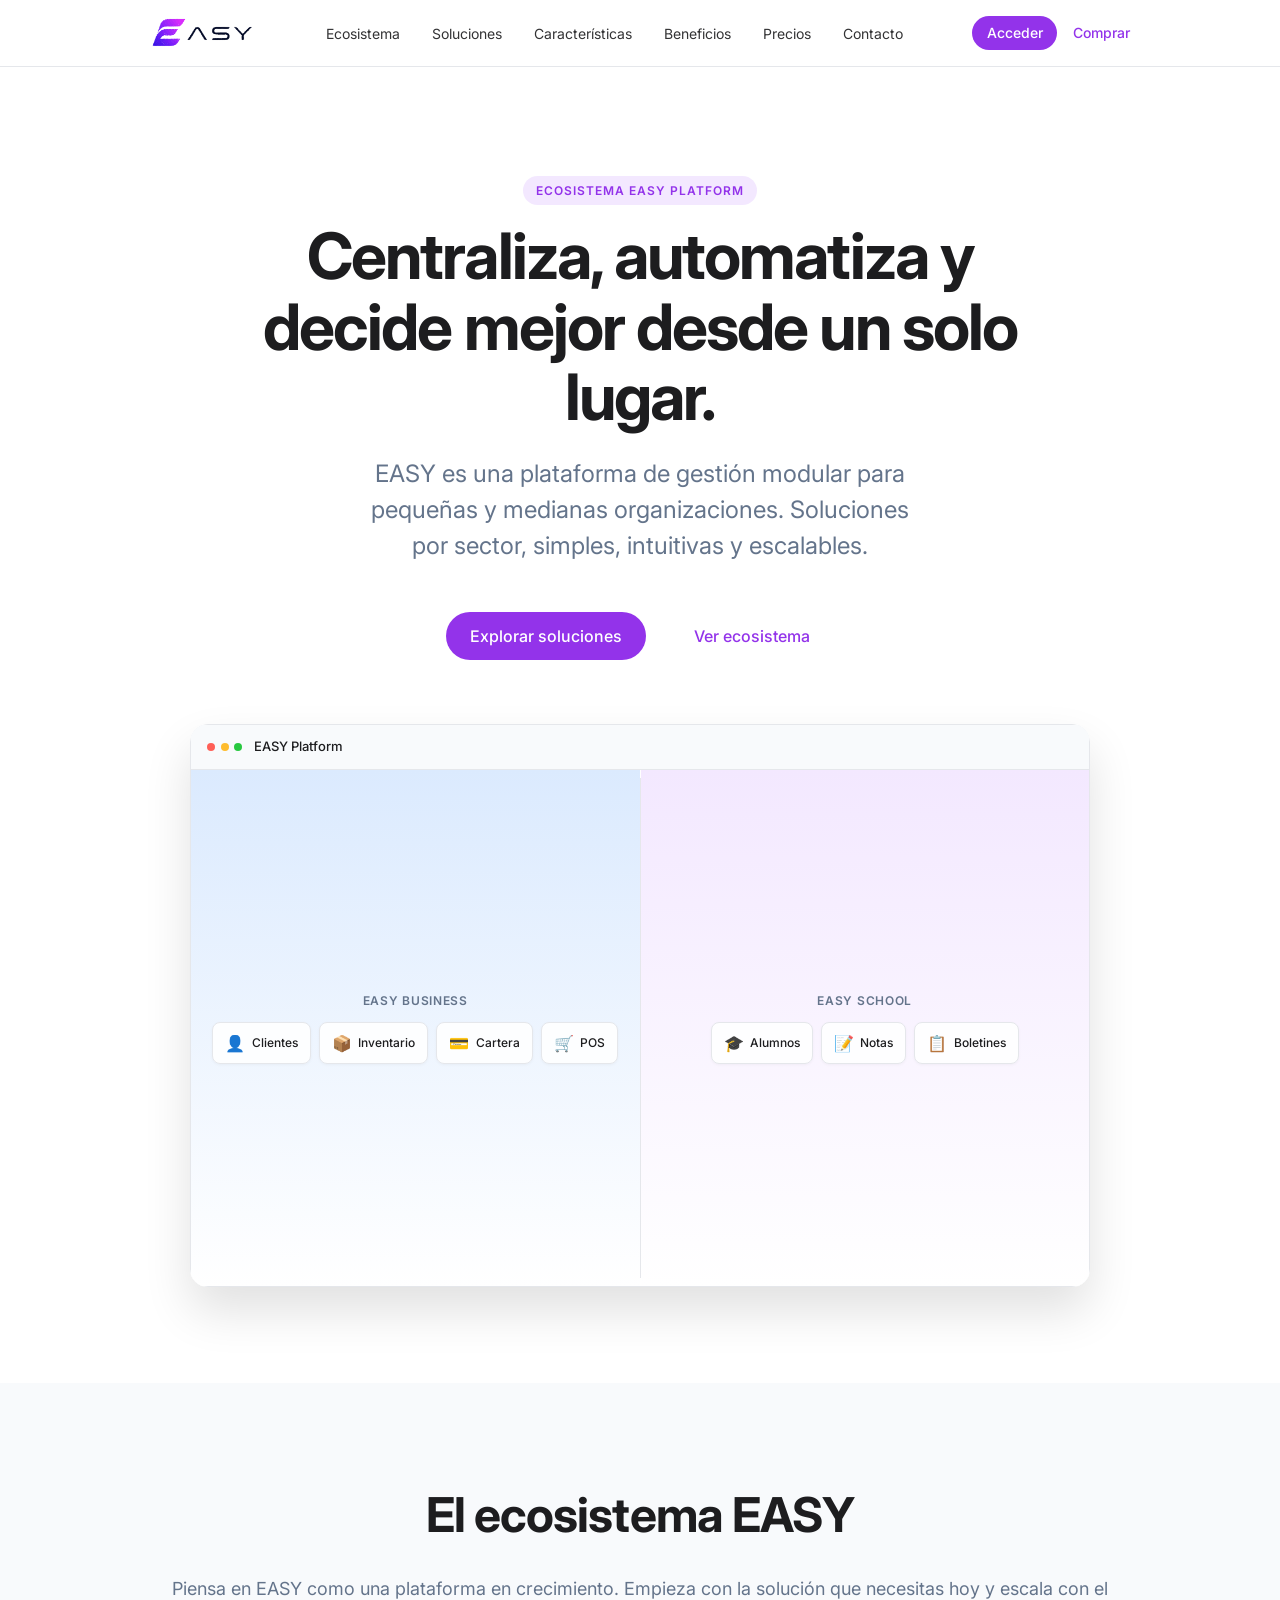
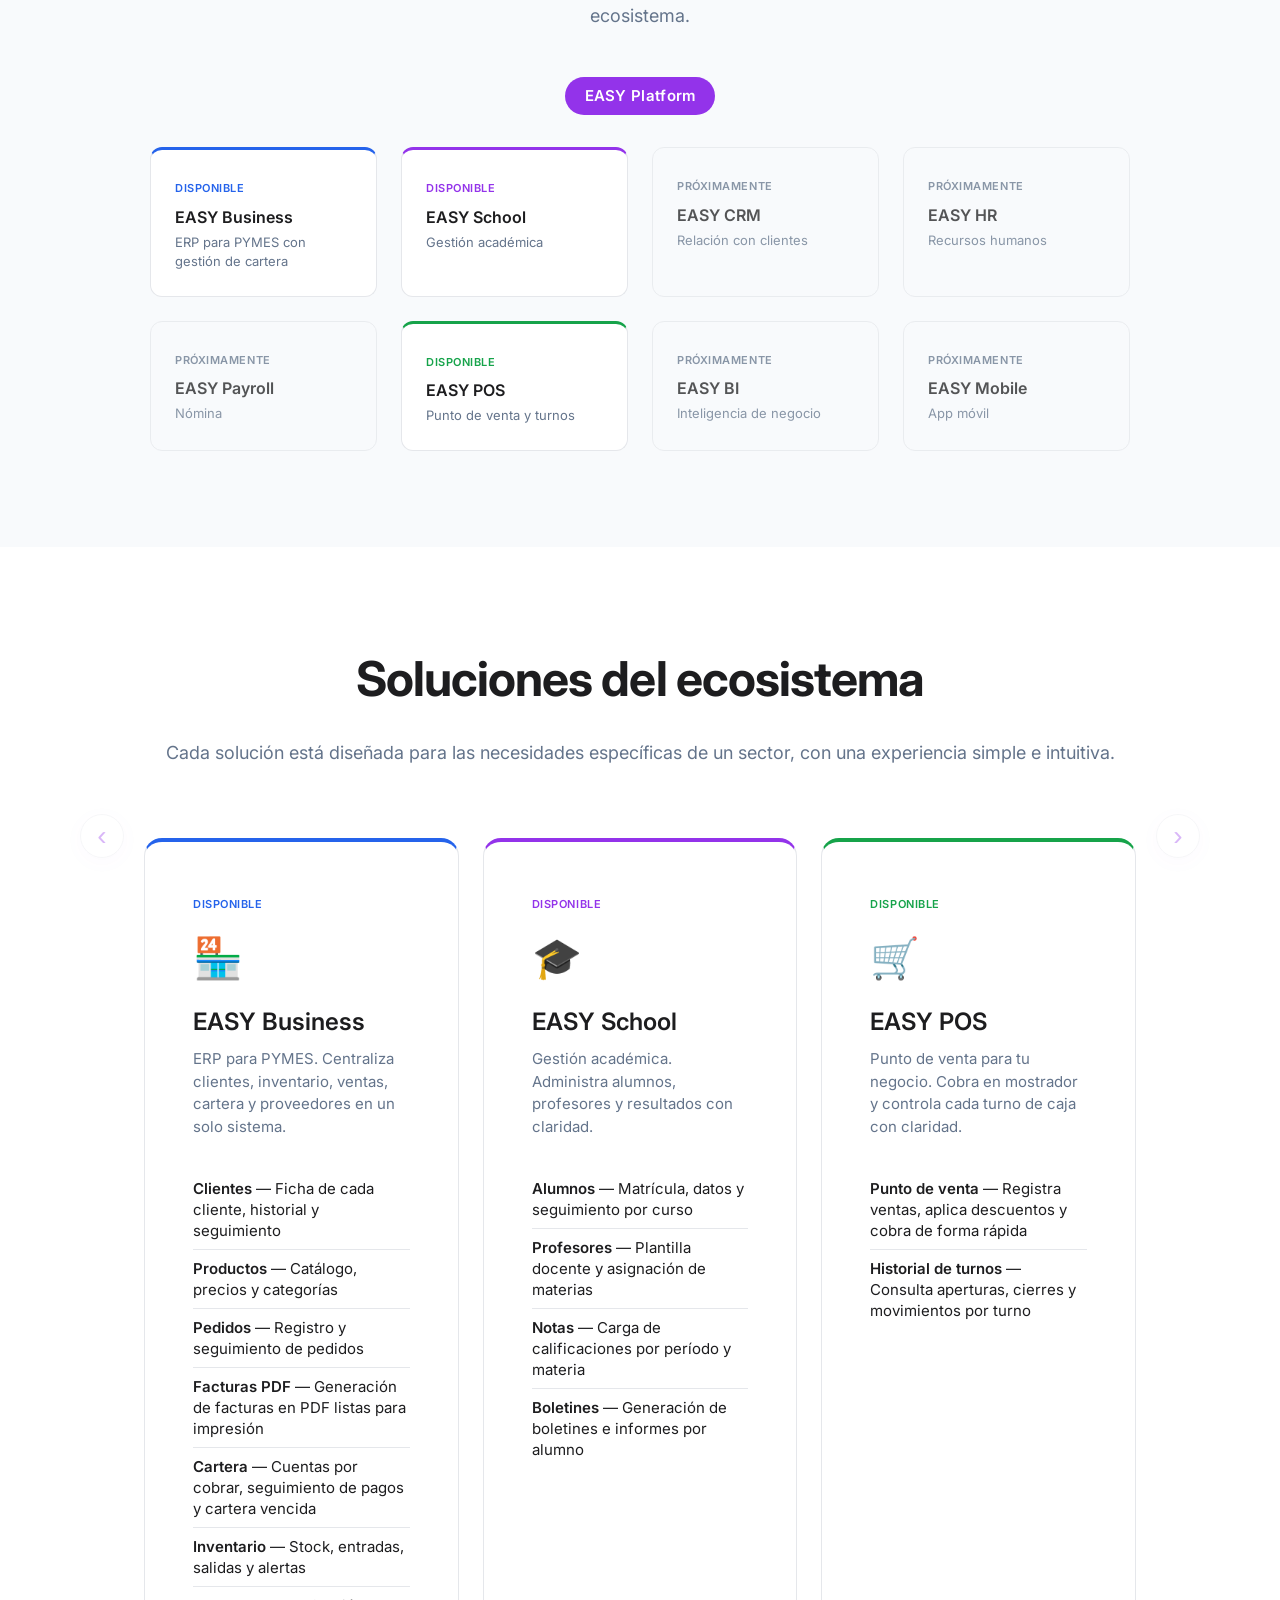
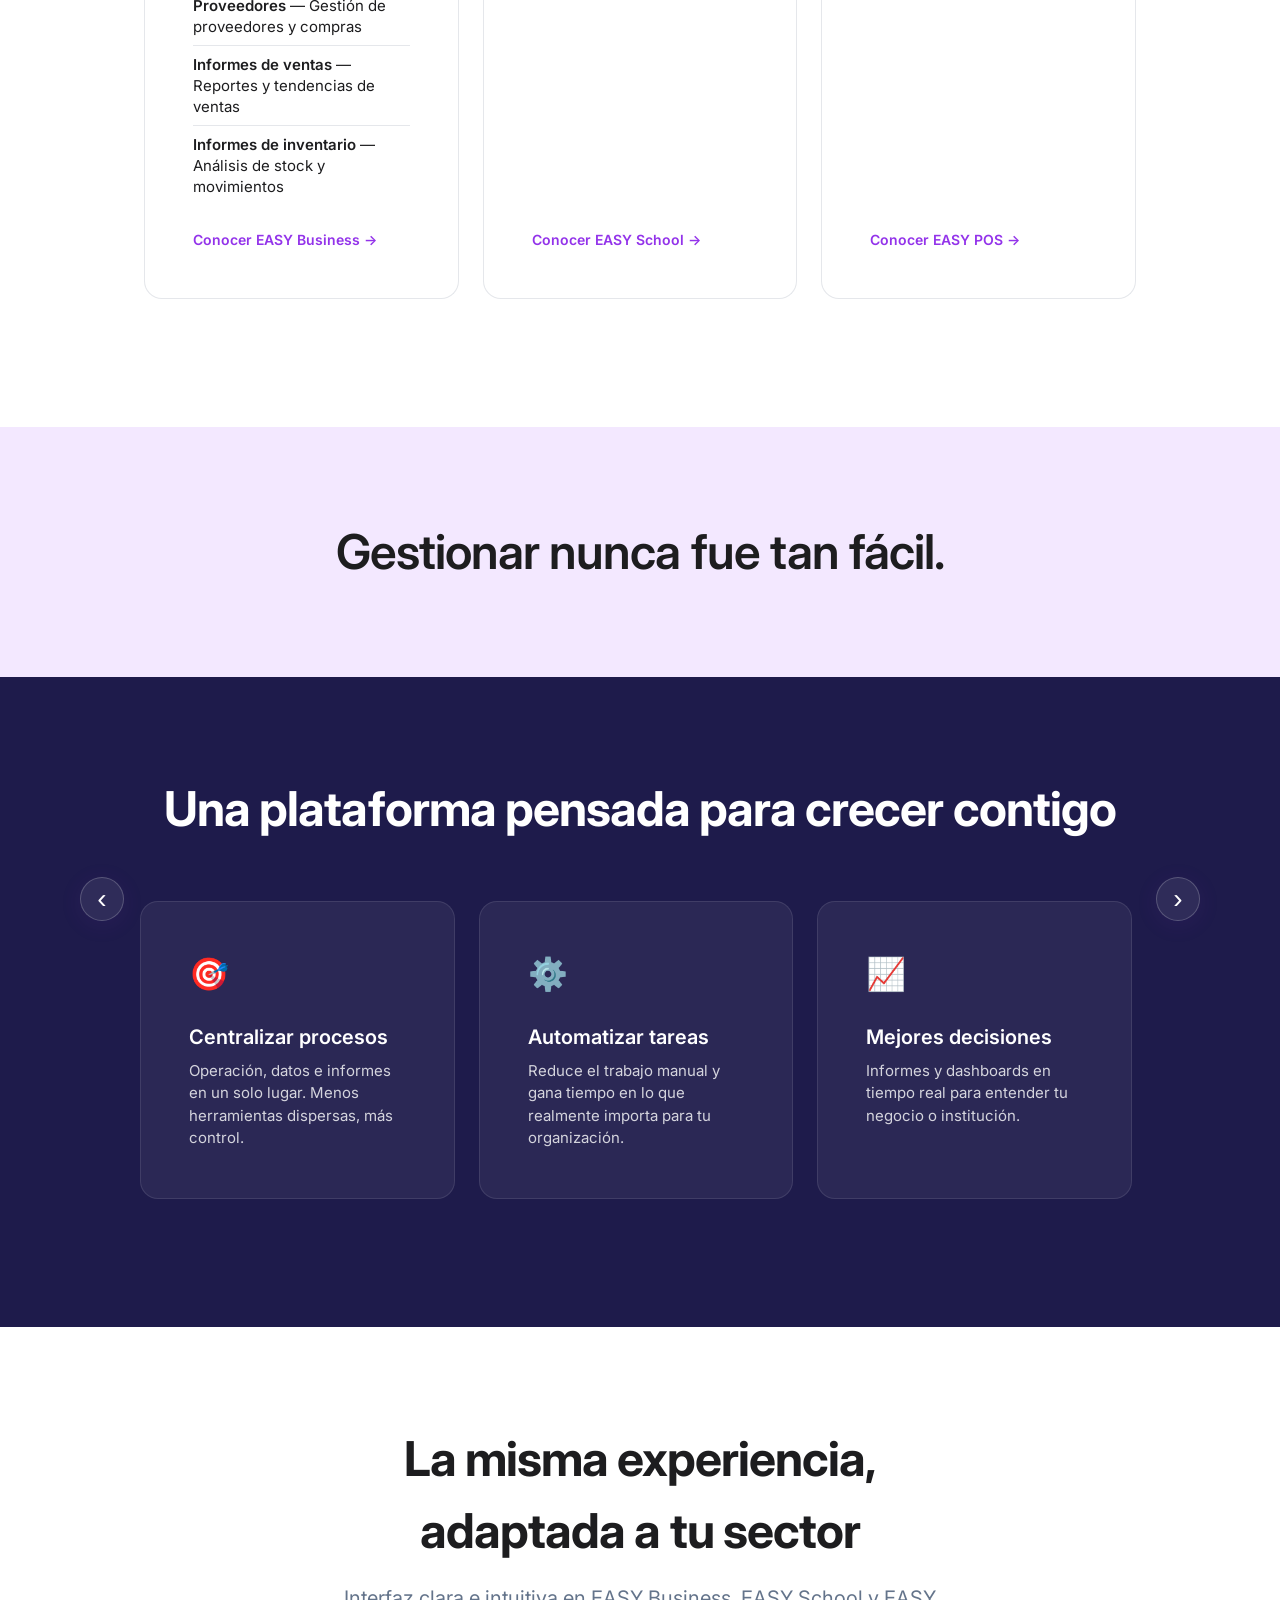
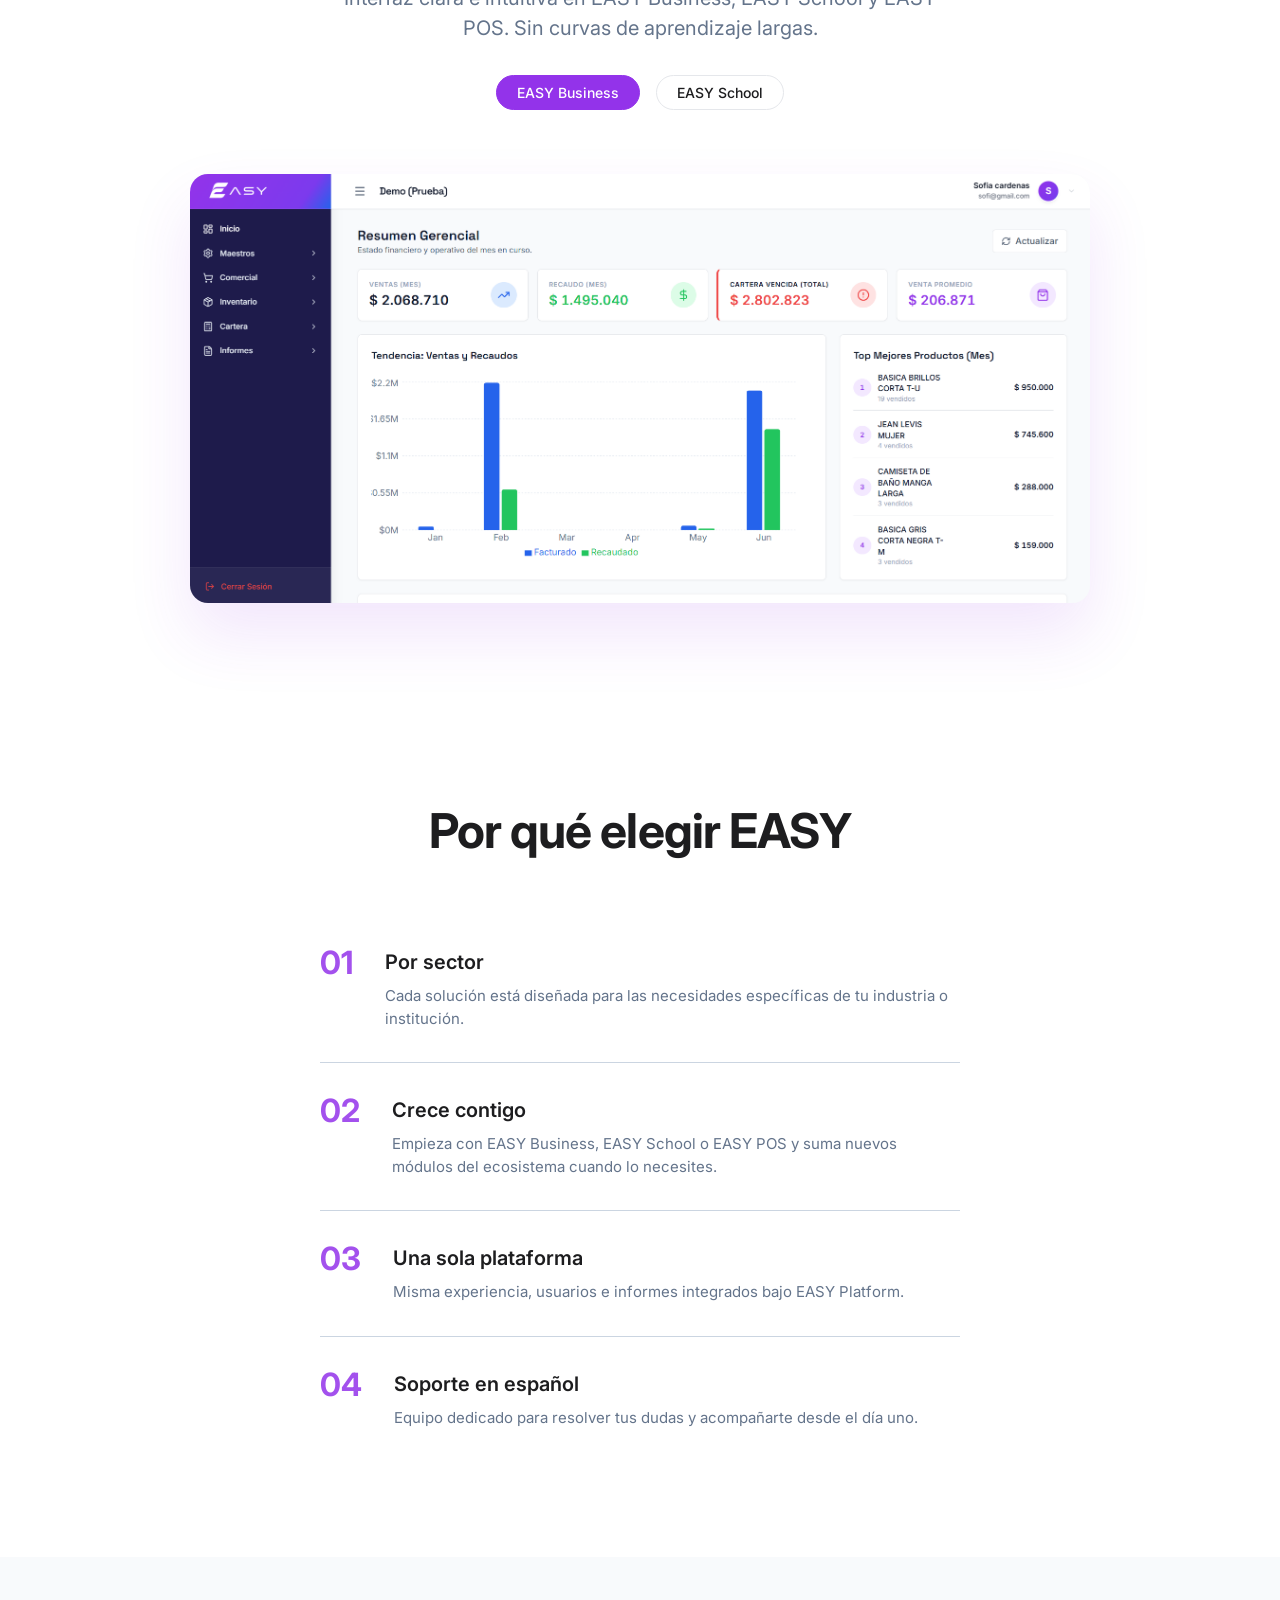
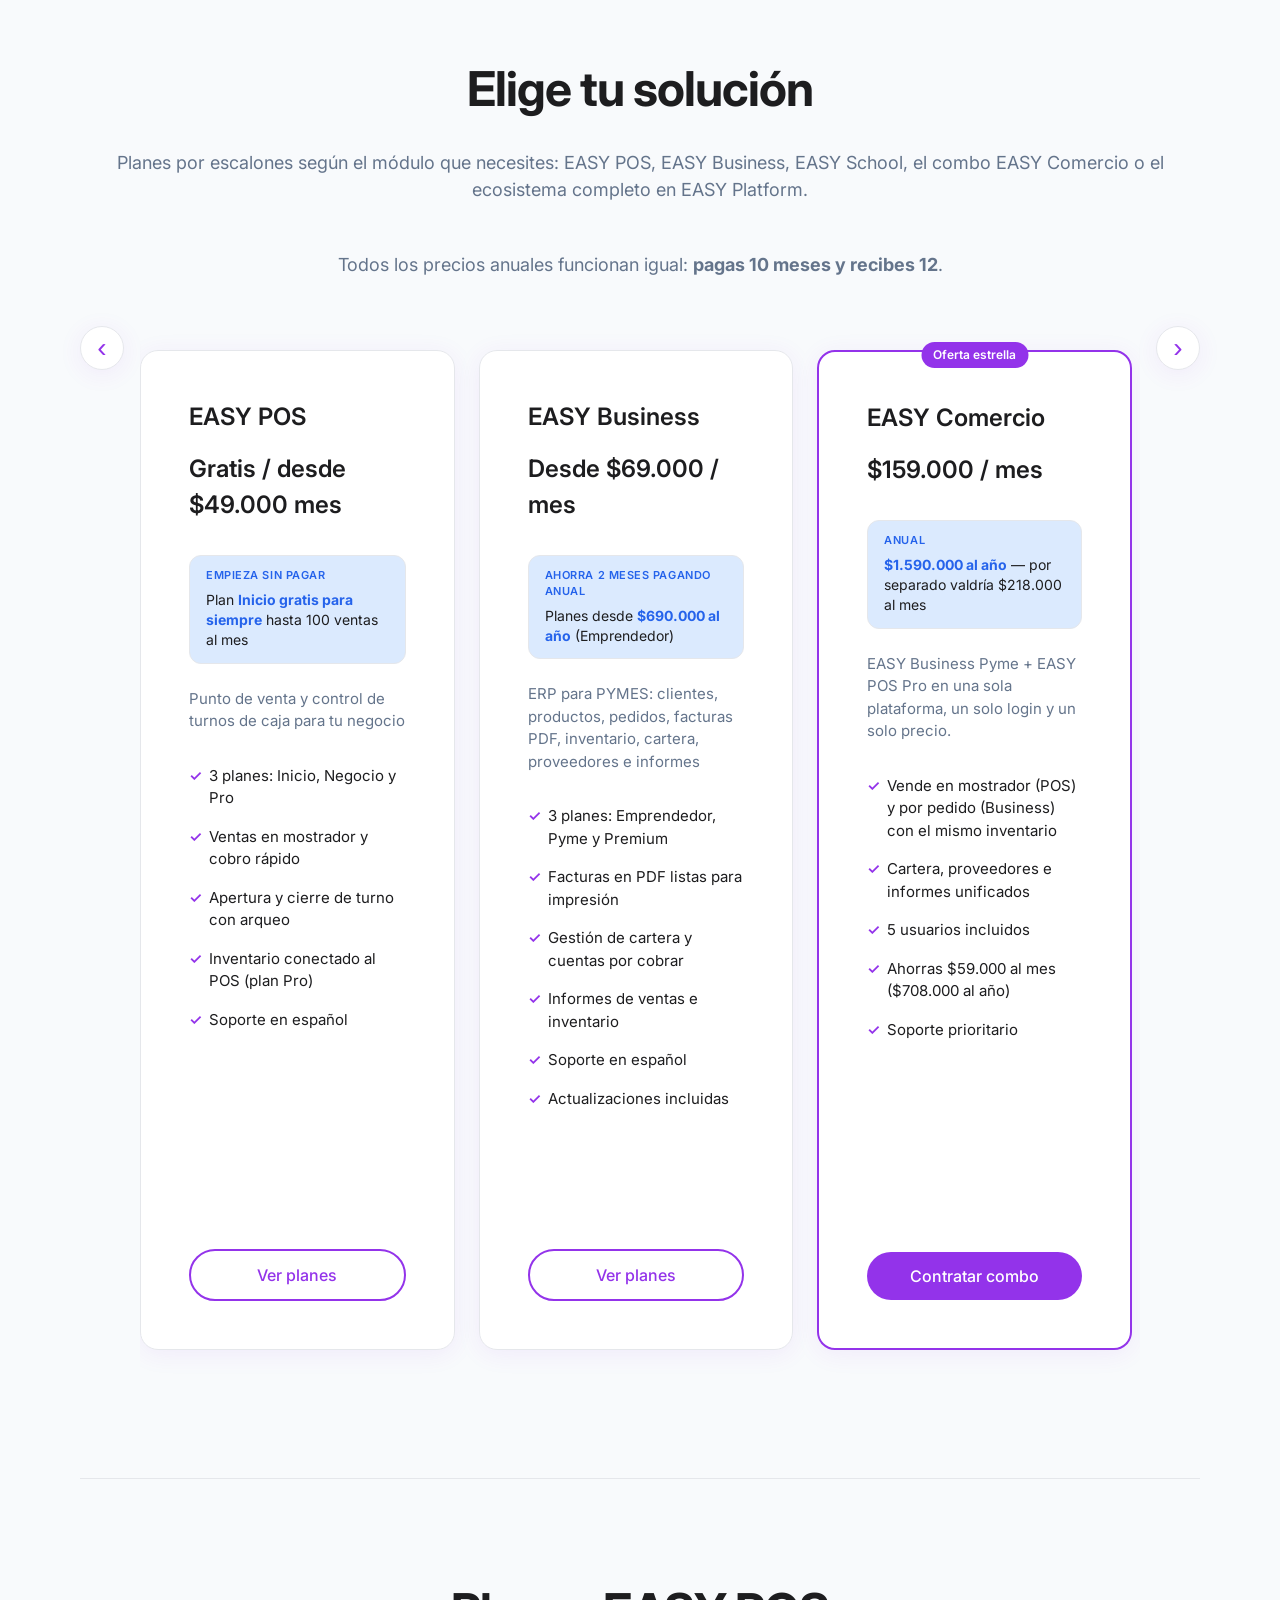
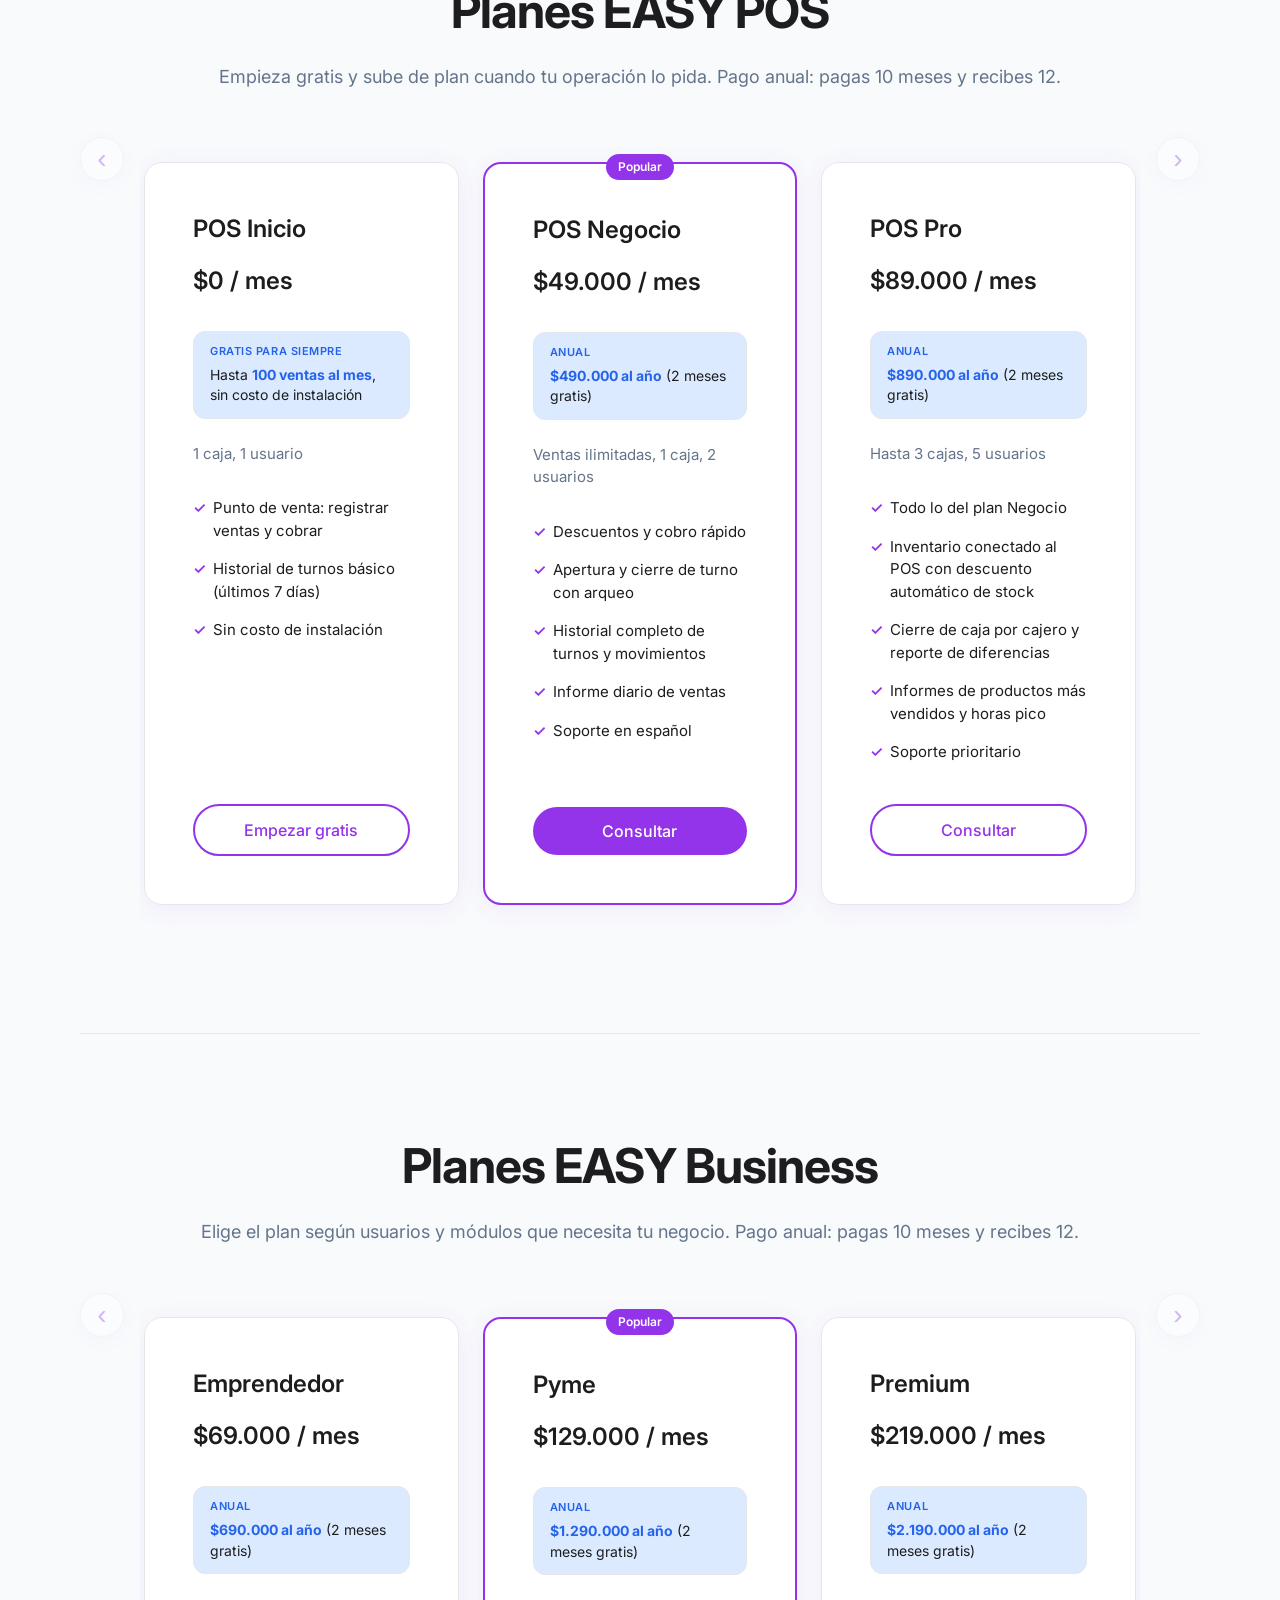
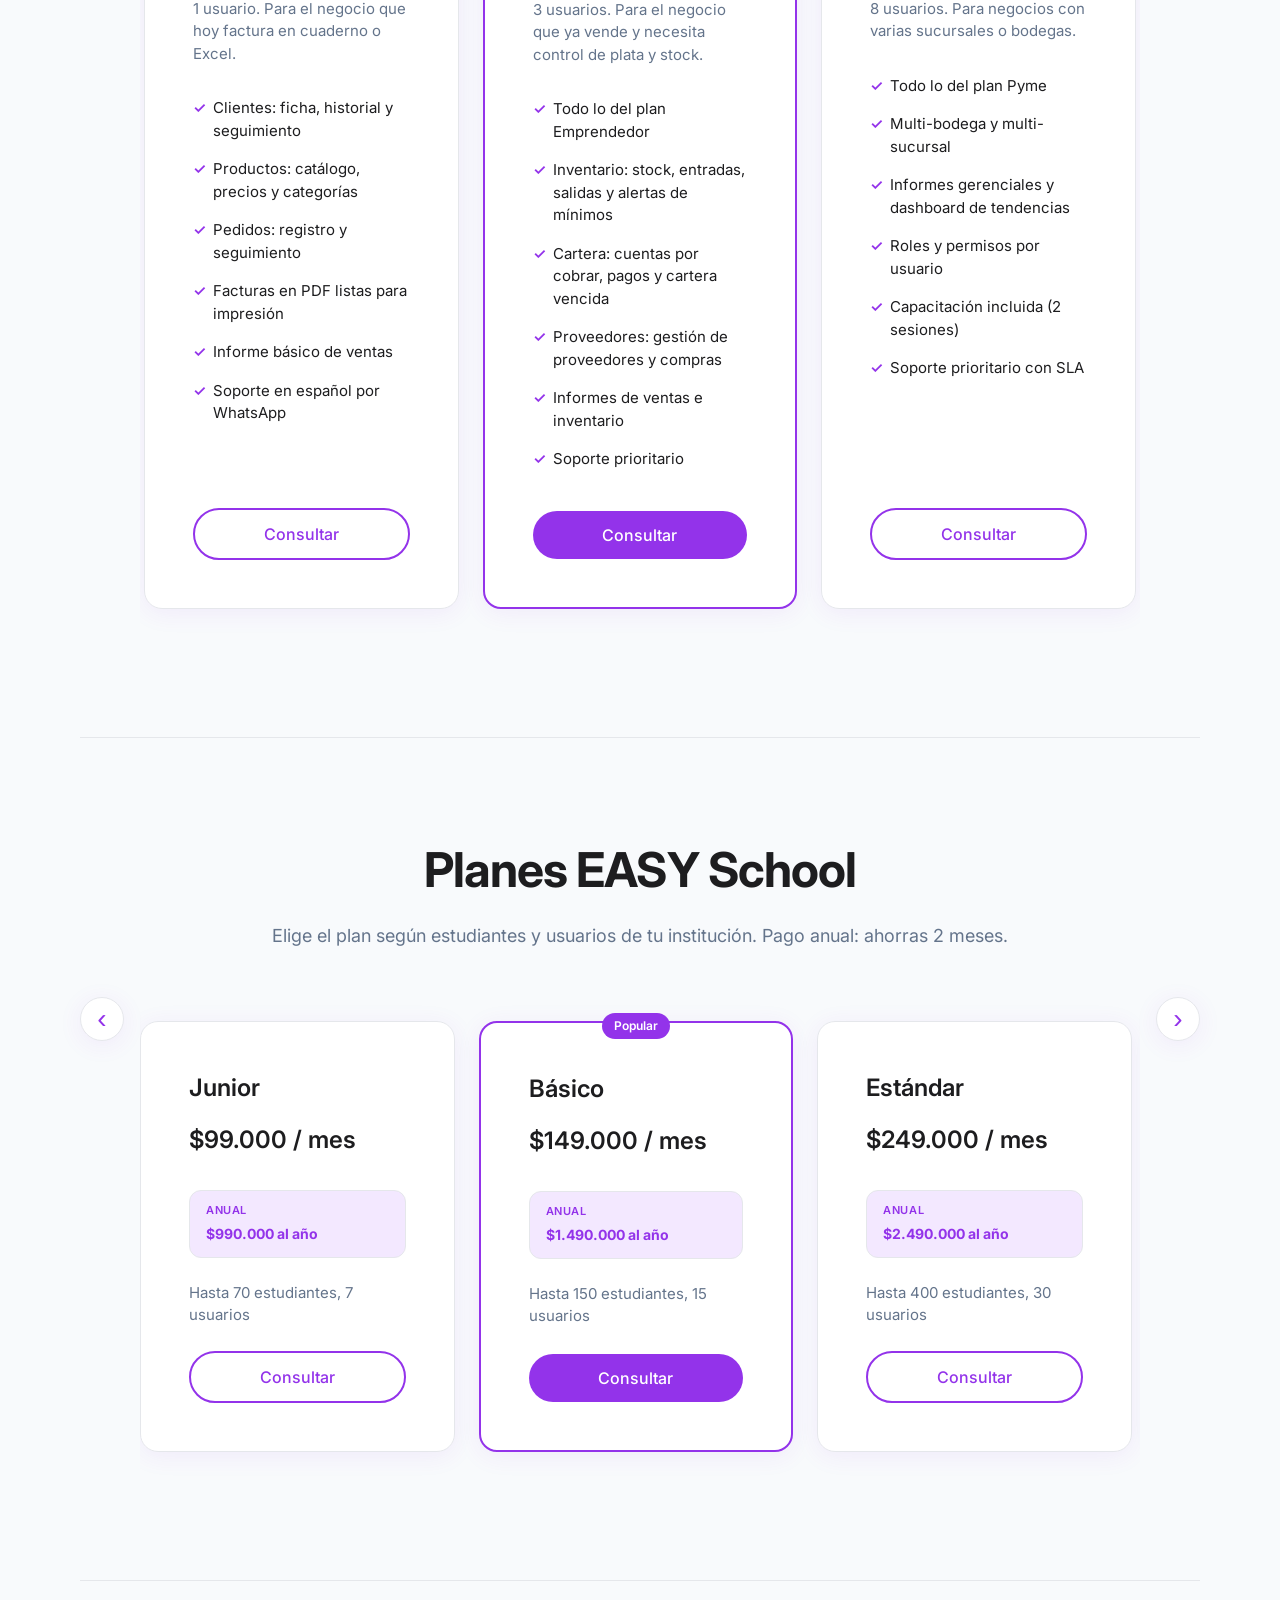
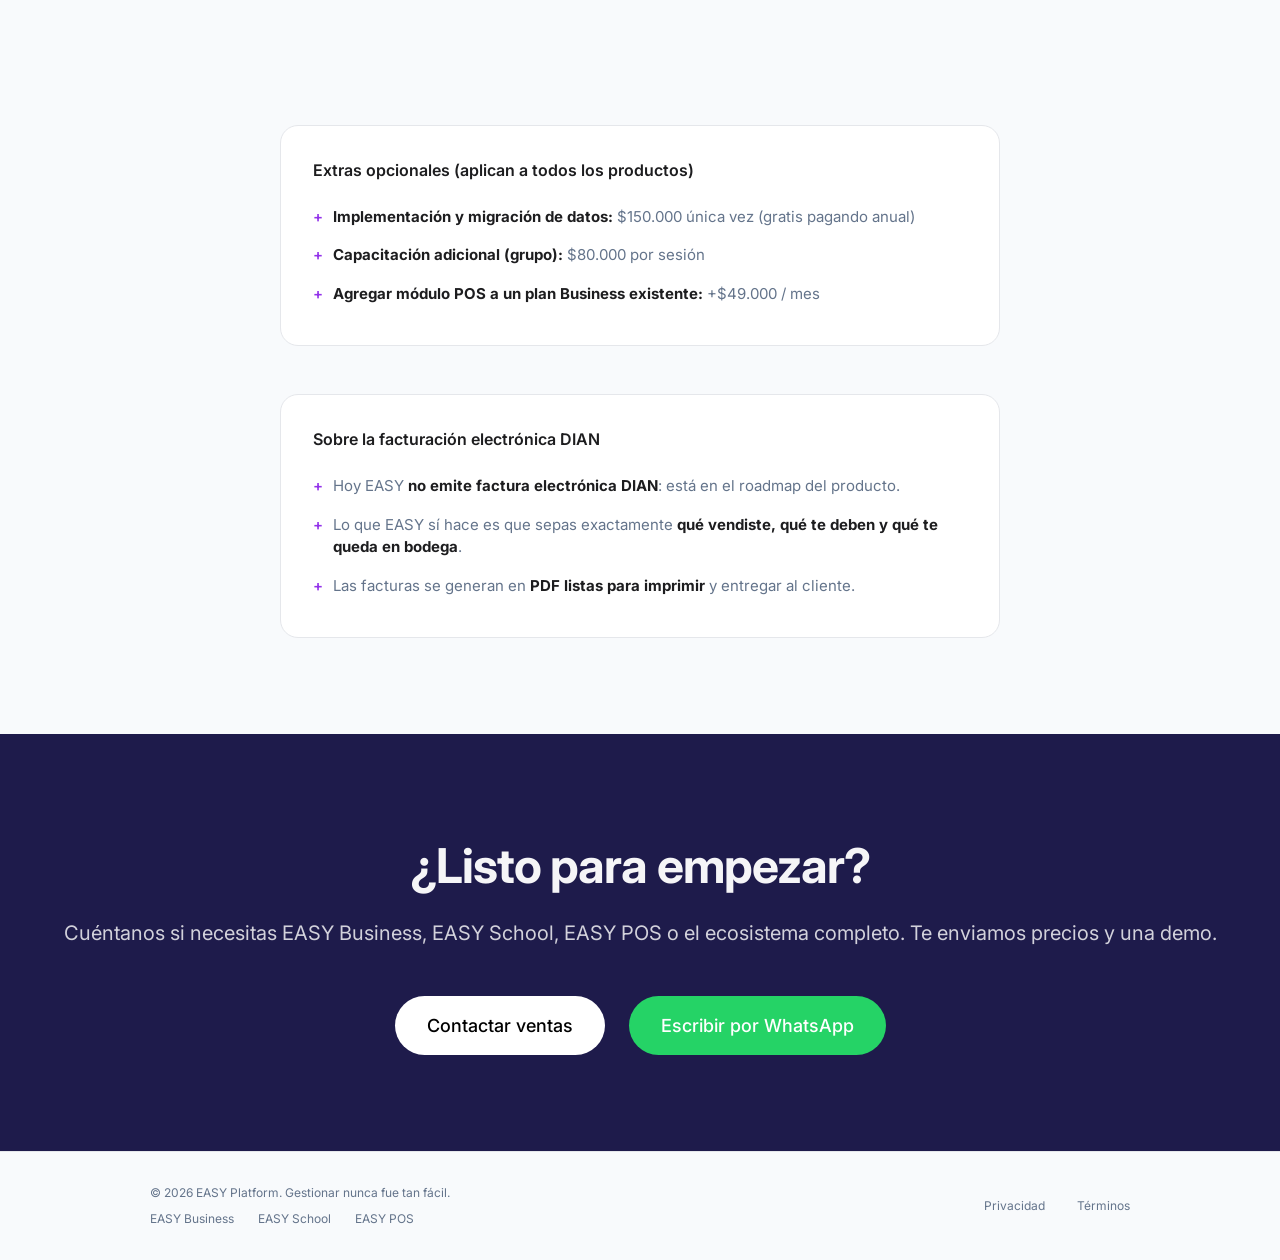
==== commit 5d5774b5: "Se ajustan planes de precios y estilos" ====
--- a/index.html
+++ b/index.html
@@ -68,15 +68,11 @@
         "url": "https://proyectoeasy.net/easy-business/",
         "description": "ERP para PYMES con clientes, productos, pedidos, facturas PDF, inventario, cartera, proveedores e informes.",
         "offers": {
-          "@type": "Offer",
-          "price": "70000",
+          "@type": "AggregateOffer",
+          "lowPrice": "69000",
+          "highPrice": "219000",
           "priceCurrency": "COP",
-          "priceSpecification": {
-            "@type": "UnitPriceSpecification",
-            "price": "70000",
-            "priceCurrency": "COP",
-            "unitText": "mes"
-          }
+          "offerCount": "3"
         },
         "provider": { "@id": "https://proyectoeasy.net/#organization" }
       },
@@ -105,7 +101,14 @@
         "applicationSubCategory": "Point of Sale",
         "operatingSystem": "Web",
         "url": "https://proyectoeasy.net/easy-pos/",
-        "description": "Punto de venta con historial de turnos para negocios.",
+        "description": "Punto de venta con historial de turnos para negocios. Plan Inicio gratis hasta 100 ventas al mes.",
+        "offers": {
+          "@type": "AggregateOffer",
+          "lowPrice": "0",
+          "highPrice": "89000",
+          "priceCurrency": "COP",
+          "offerCount": "3"
+        },
         "provider": { "@id": "https://proyectoeasy.net/#organization" }
       }
     ]
@@ -403,39 +406,78 @@
   <section class="section section-pricing" id="precios">
     <div class="section-content">
       <h2 class="section-title">Elige tu solución</h2>
-      <p class="section-desc">Planes según el módulo que necesites: EASY Business, EASY School, EASY POS o el ecosistema completo en EASY Platform.</p>
+      <p class="section-desc">Planes por escalones según el módulo que necesites: EASY POS, EASY Business, EASY School, el combo EASY Comercio o el ecosistema completo en EASY Platform.</p>
+      <p class="section-desc">Todos los precios anuales funcionan igual: <strong>pagas 10 meses y recibes 12</strong>.</p>
       <div class="easy-carousel" data-easy-carousel>
         <button type="button" class="easy-carousel-nav" aria-label="Solución anterior" data-easy-carousel-prev>
           <span aria-hidden="true">‹</span>
         </button>
         <div class="easy-carousel-track" data-easy-carousel-track tabindex="0" role="region" aria-label="Elige tu solución">
           <div class="pricing-card">
+            <h3>EASY POS</h3>
+            <div class="price">
+              <span class="price-custom">Gratis / desde $49.000 mes</span>
+            </div>
+            <p class="price-annual">
+              <span class="price-annual-badge">Empieza sin pagar</span>
+              Plan <strong>Inicio gratis para siempre</strong> hasta 100 ventas al mes
+            </p>
+            <p class="price-desc">Punto de venta y control de turnos de caja para tu negocio</p>
+            <ul class="price-features">
+              <li>3 planes: Inicio, Negocio y Pro</li>
+              <li>Ventas en mostrador y cobro rápido</li>
+              <li>Apertura y cierre de turno con arqueo</li>
+              <li>Inventario conectado al POS (plan Pro)</li>
+              <li>Soporte en español</li>
+            </ul>
+            <a href="#planes-pos" class="btn btn-outline">Ver planes</a>
+          </div>
+          <div class="pricing-card">
             <h3>EASY Business</h3>
             <div class="price">
-              <span class="price-custom">$70.000 / mes</span>
+              <span class="price-custom">Desde $69.000 / mes</span>
             </div>
             <p class="price-annual">
-              <span class="price-annual-badge">Ahorra pagando el año</span>
-              Paga <strong>$600.000 al año</strong> y el mes te sale a <strong>$50.000</strong>
+              <span class="price-annual-badge">Ahorra 2 meses pagando anual</span>
+              Planes desde <strong>$690.000 al año</strong> (Emprendedor)
             </p>
             <p class="price-desc">ERP para PYMES: clientes, productos, pedidos, facturas PDF, inventario, cartera, proveedores e informes</p>
             <ul class="price-features">
-              <li>Módulo completo para negocios</li>
+              <li>3 planes: Emprendedor, Pyme y Premium</li>
               <li>Facturas en PDF listas para impresión</li>
               <li>Gestión de cartera y cuentas por cobrar</li>
               <li>Informes de ventas e inventario</li>
               <li>Soporte en español</li>
               <li>Actualizaciones incluidas</li>
             </ul>
-            <a href="#contacto" class="btn btn-outline">Consultar</a>
+            <a href="#planes-business" class="btn btn-outline">Ver planes</a>
           </div>
           <div class="pricing-card pricing-card-featured">
-            <span class="badge">Recomendado</span>
+            <span class="badge">Oferta estrella</span>
+            <h3>EASY Comercio</h3>
+            <div class="price">
+              <span class="price-custom">$159.000 / mes</span>
+            </div>
+            <p class="price-annual">
+              <span class="price-annual-badge">Anual</span>
+              <strong>$1.590.000 al año</strong> — por separado valdría $218.000 al mes
+            </p>
+            <p class="price-desc">EASY Business Pyme + EASY POS Pro en una sola plataforma, un solo login y un solo precio.</p>
+            <ul class="price-features">
+              <li>Vende en mostrador (POS) y por pedido (Business) con el mismo inventario</li>
+              <li>Cartera, proveedores e informes unificados</li>
+              <li>5 usuarios incluidos</li>
+              <li>Ahorras $59.000 al mes ($708.000 al año)</li>
+              <li>Soporte prioritario</li>
+            </ul>
+            <a href="#contacto" class="btn btn-primary">Contratar combo</a>
+          </div>
+          <div class="pricing-card">
             <h3>EASY Platform</h3>
             <div class="price">
               <span class="price-custom">Personalizado</span>
             </div>
-            <p class="price-desc">Arma tu plataforma combinando los módulos que necesitas hoy y suma nuevos sin cambiar de sistema.</p>
+            <p class="price-desc">Combina Business, School y POS. Cotización según sedes, usuarios y módulos.</p>
             <div class="platform-modules">
               <div class="platform-modules-hub">
                 <span class="platform-modules-hub-label">EASY Platform</span>
@@ -466,7 +508,7 @@
               <li>Acceso anticipado a nuevos módulos del ecosistema</li>
               <li>Actualizaciones incluidas</li>
             </ul>
-            <a href="#contacto" class="btn btn-primary">Contratar</a>
+            <a href="#contacto" class="btn btn-outline">Solicitar cotización</a>
           </div>
           <div class="pricing-card">
             <h3>EASY School</h3>
@@ -486,25 +528,157 @@
             </ul>
             <a href="easy-school/#precio" class="btn btn-outline">Ver planes</a>
           </div>
-          <div class="pricing-card">
-            <h3>EASY POS</h3>
-            <div class="price">
-              <span class="price-custom">$99.000 / mes</span>
-            </div>
-            <p class="price-desc">Punto de venta e historial de turnos para tu negocio</p>
-            <ul class="price-features">
-              <li>Ventas en mostrador</li>
-              <li>Descuentos y cobro rápido</li>
-              <li>Historial de aperturas y cierres</li>
-              <li>Soporte en español</li>
-              <li>Actualizaciones incluidas</li>
-            </ul>
-            <a href="#contacto" class="btn btn-outline">Consultar</a>
-          </div>
         </div>
         <button type="button" class="easy-carousel-nav" aria-label="Solución siguiente" data-easy-carousel-next>
           <span aria-hidden="true">›</span>
         </button>
+      </div>
+
+      <div class="school-pricing-block" id="planes-pos">
+        <h3 class="section-title">Planes EASY POS</h3>
+        <p class="section-desc">Empieza gratis y sube de plan cuando tu operación lo pida. Pago anual: pagas 10 meses y recibes 12.</p>
+        <div class="easy-carousel" data-easy-carousel>
+          <button type="button" class="easy-carousel-nav" aria-label="Plan POS anterior" data-easy-carousel-prev>
+            <span aria-hidden="true">‹</span>
+          </button>
+          <div class="easy-carousel-track" data-easy-carousel-track tabindex="0" role="region" aria-label="Planes EASY POS">
+            <div class="pricing-card">
+              <h3>POS Inicio</h3>
+              <div class="price">
+                <span class="price-custom">$0 / mes</span>
+              </div>
+              <p class="price-annual">
+                <span class="price-annual-badge">Gratis para siempre</span>
+                Hasta <strong>100 ventas al mes</strong>, sin costo de instalación
+              </p>
+              <p class="price-desc">1 caja, 1 usuario</p>
+              <ul class="price-features">
+                <li>Punto de venta: registrar ventas y cobrar</li>
+                <li>Historial de turnos básico (últimos 7 días)</li>
+                <li>Sin costo de instalación</li>
+              </ul>
+              <a href="#contacto" class="btn btn-outline">Empezar gratis</a>
+            </div>
+            <div class="pricing-card pricing-card-featured">
+              <span class="badge">Popular</span>
+              <h3>POS Negocio</h3>
+              <div class="price">
+                <span class="price-custom">$49.000 / mes</span>
+              </div>
+              <p class="price-annual">
+                <span class="price-annual-badge">Anual</span>
+                <strong>$490.000 al año</strong> (2 meses gratis)
+              </p>
+              <p class="price-desc">Ventas ilimitadas, 1 caja, 2 usuarios</p>
+              <ul class="price-features">
+                <li>Descuentos y cobro rápido</li>
+                <li>Apertura y cierre de turno con arqueo</li>
+                <li>Historial completo de turnos y movimientos</li>
+                <li>Informe diario de ventas</li>
+                <li>Soporte en español</li>
+              </ul>
+              <a href="#contacto" class="btn btn-primary">Consultar</a>
+            </div>
+            <div class="pricing-card">
+              <h3>POS Pro</h3>
+              <div class="price">
+                <span class="price-custom">$89.000 / mes</span>
+              </div>
+              <p class="price-annual">
+                <span class="price-annual-badge">Anual</span>
+                <strong>$890.000 al año</strong> (2 meses gratis)
+              </p>
+              <p class="price-desc">Hasta 3 cajas, 5 usuarios</p>
+              <ul class="price-features">
+                <li>Todo lo del plan Negocio</li>
+                <li>Inventario conectado al POS con descuento automático de stock</li>
+                <li>Cierre de caja por cajero y reporte de diferencias</li>
+                <li>Informes de productos más vendidos y horas pico</li>
+                <li>Soporte prioritario</li>
+              </ul>
+              <a href="#contacto" class="btn btn-outline">Consultar</a>
+            </div>
+          </div>
+          <button type="button" class="easy-carousel-nav" aria-label="Plan POS siguiente" data-easy-carousel-next>
+            <span aria-hidden="true">›</span>
+          </button>
+        </div>
+      </div>
+
+      <div class="school-pricing-block" id="planes-business">
+        <h3 class="section-title">Planes EASY Business</h3>
+        <p class="section-desc">Elige el plan según usuarios y módulos que necesita tu negocio. Pago anual: pagas 10 meses y recibes 12.</p>
+        <div class="easy-carousel" data-easy-carousel>
+          <button type="button" class="easy-carousel-nav" aria-label="Plan Business anterior" data-easy-carousel-prev>
+            <span aria-hidden="true">‹</span>
+          </button>
+          <div class="easy-carousel-track" data-easy-carousel-track tabindex="0" role="region" aria-label="Planes EASY Business">
+            <div class="pricing-card">
+              <h3>Emprendedor</h3>
+              <div class="price">
+                <span class="price-custom">$69.000 / mes</span>
+              </div>
+              <p class="price-annual">
+                <span class="price-annual-badge">Anual</span>
+                <strong>$690.000 al año</strong> (2 meses gratis)
+              </p>
+              <p class="price-desc">1 usuario. Para el negocio que hoy factura en cuaderno o Excel.</p>
+              <ul class="price-features">
+                <li>Clientes: ficha, historial y seguimiento</li>
+                <li>Productos: catálogo, precios y categorías</li>
+                <li>Pedidos: registro y seguimiento</li>
+                <li>Facturas en PDF listas para impresión</li>
+                <li>Informe básico de ventas</li>
+                <li>Soporte en español por WhatsApp</li>
+              </ul>
+              <a href="#contacto" class="btn btn-outline">Consultar</a>
+            </div>
+            <div class="pricing-card pricing-card-featured">
+              <span class="badge">Popular</span>
+              <h3>Pyme</h3>
+              <div class="price">
+                <span class="price-custom">$129.000 / mes</span>
+              </div>
+              <p class="price-annual">
+                <span class="price-annual-badge">Anual</span>
+                <strong>$1.290.000 al año</strong> (2 meses gratis)
+              </p>
+              <p class="price-desc">3 usuarios. Para el negocio que ya vende y necesita control de plata y stock.</p>
+              <ul class="price-features">
+                <li>Todo lo del plan Emprendedor</li>
+                <li>Inventario: stock, entradas, salidas y alertas de mínimos</li>
+                <li>Cartera: cuentas por cobrar, pagos y cartera vencida</li>
+                <li>Proveedores: gestión de proveedores y compras</li>
+                <li>Informes de ventas e inventario</li>
+                <li>Soporte prioritario</li>
+              </ul>
+              <a href="#contacto" class="btn btn-primary">Consultar</a>
+            </div>
+            <div class="pricing-card">
+              <h3>Premium</h3>
+              <div class="price">
+                <span class="price-custom">$219.000 / mes</span>
+              </div>
+              <p class="price-annual">
+                <span class="price-annual-badge">Anual</span>
+                <strong>$2.190.000 al año</strong> (2 meses gratis)
+              </p>
+              <p class="price-desc">8 usuarios. Para negocios con varias sucursales o bodegas.</p>
+              <ul class="price-features">
+                <li>Todo lo del plan Pyme</li>
+                <li>Multi-bodega y multi-sucursal</li>
+                <li>Informes gerenciales y dashboard de tendencias</li>
+                <li>Roles y permisos por usuario</li>
+                <li>Capacitación incluida (2 sesiones)</li>
+                <li>Soporte prioritario con SLA</li>
+              </ul>
+              <a href="#contacto" class="btn btn-outline">Consultar</a>
+            </div>
+          </div>
+          <button type="button" class="easy-carousel-nav" aria-label="Plan Business siguiente" data-easy-carousel-next>
+            <span aria-hidden="true">›</span>
+          </button>
+        </div>
       </div>
 
       <div class="school-pricing-block">
@@ -569,12 +743,23 @@
             <span aria-hidden="true">›</span>
           </button>
         </div>
+      </div>
+
+      <div class="school-pricing-block">
         <div class="school-pricing-extras">
-          <h4>Extras opcionales</h4>
+          <h4>Extras opcionales (aplican a todos los productos)</h4>
           <ul>
-            <li><strong>Configuración / implementación inicial:</strong> $150.000 una vez (gratis si pagan anual)</li>
-            <li><strong>Capacitación extra (grupo):</strong> $80.000 / sesión</li>
-            <li><strong>Módulo Comercio/POS</strong> (si lo activan después): +$99.000 / mes</li>
+            <li><strong>Implementación y migración de datos:</strong> $150.000 única vez (gratis pagando anual)</li>
+            <li><strong>Capacitación adicional (grupo):</strong> $80.000 por sesión</li>
+            <li><strong>Agregar módulo POS a un plan Business existente:</strong> +$49.000 / mes</li>
+          </ul>
+        </div>
+        <div class="school-pricing-extras">
+          <h4>Sobre la facturación electrónica DIAN</h4>
+          <ul>
+            <li>Hoy EASY <strong>no emite factura electrónica DIAN</strong>: está en el roadmap del producto.</li>
+            <li>Lo que EASY sí hace es que sepas exactamente <strong>qué vendiste, qué te deben y qué te queda en bodega</strong>.</li>
+            <li>Las facturas se generan en <strong>PDF listas para imprimir</strong> y entregar al cliente.</li>
           </ul>
         </div>
       </div>
--- a/styles.css
+++ b/styles.css
@@ -1527,6 +1527,12 @@
   transform: none;
 }
 
+/* El recorte de las tarjetas del carrusel partía la insignia, que sobresale
+   por el borde superior. El track ya reserva espacio arriba con su padding. */
+.easy-carousel-track > .pricing-card {
+  overflow: visible;
+}
+
 .easy-carousel-track .platform-modules-chips {
   max-width: 100%;
 }
@@ -1538,6 +1544,13 @@
 
 .easy-carousel-nav {
   flex-shrink: 0;
+  /* Con tarjetas altas las flechas quedaban fuera de pantalla: se mantienen
+     centradas en el viewport mientras el carrusel esté visible. */
+  position: sticky;
+  top: calc(50vh - 1.375rem);
+  bottom: calc(50vh - 1.375rem);
+  align-self: center;
+  z-index: 2;
   width: 2.75rem;
   height: 2.75rem;
   border-radius: 50%;
@@ -1591,6 +1604,8 @@
   }
 
   .easy-carousel-nav {
+    top: calc(50vh - 1.125rem);
+    bottom: calc(50vh - 1.125rem);
     width: 2.25rem;
     height: 2.25rem;
     font-size: 1.5rem;
@@ -1616,6 +1631,7 @@
   .easy-carousel-track > .pricing-card-featured:hover {
     transform: none;
   }
+
 }
 
 .school-pricing-extras {
@@ -1782,3 +1798,29 @@
     order: -1;
   }
 }
+
+/* Aparición de secciones al hacer scroll. El atributo lo añade script.js solo
+   cuando el navegador soporta IntersectionObserver, para que sin JS el
+   contenido siempre quede visible. */
+[data-reveal] {
+  opacity: 0;
+  transform: translateY(40px);
+  transition: opacity 0.7s ease, transform 0.7s cubic-bezier(0.22, 0.61, 0.36, 1);
+  transition-delay: var(--reveal-delay, 0s);
+  will-change: opacity, transform;
+}
+
+[data-reveal].is-revealed {
+  opacity: 1;
+  transform: none;
+  will-change: auto;
+}
+
+@media (prefers-reduced-motion: reduce) {
+  [data-reveal],
+  [data-reveal].is-revealed {
+    opacity: 1;
+    transform: none;
+    transition: none;
+  }
+}
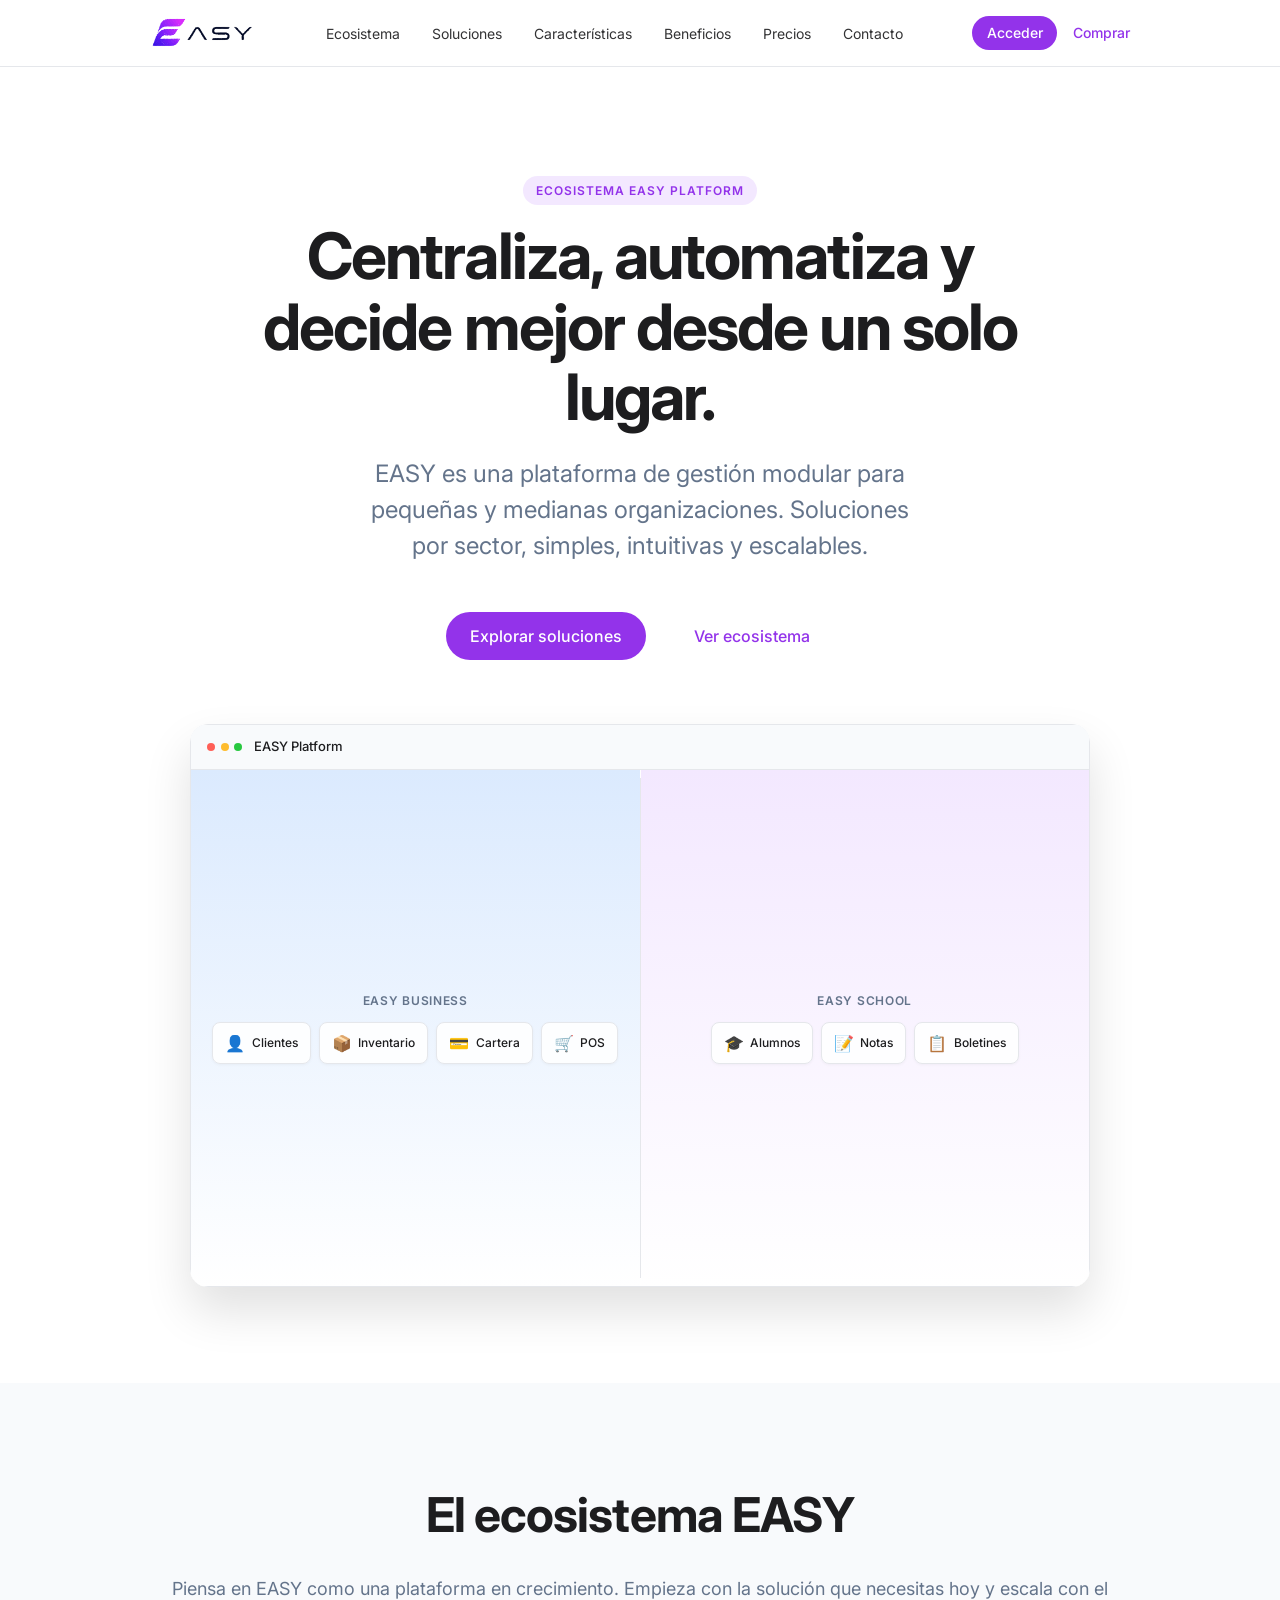
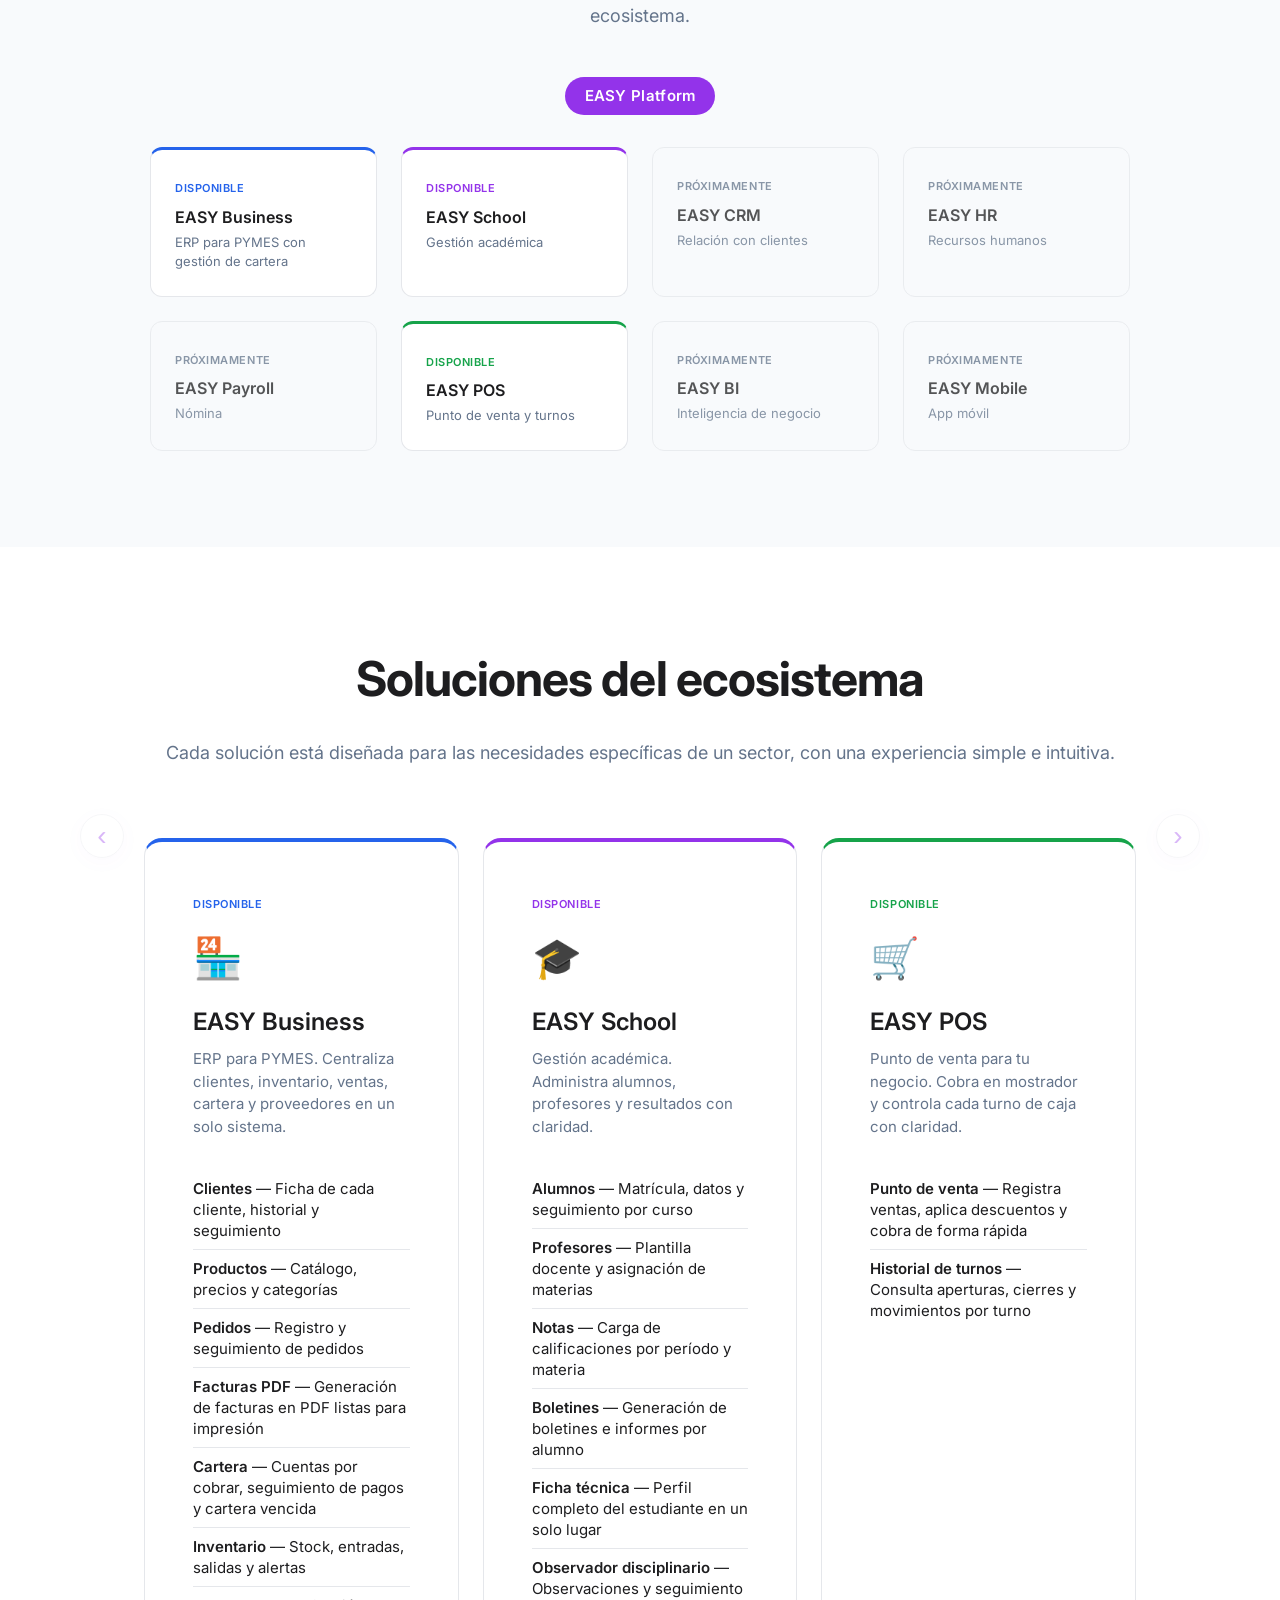
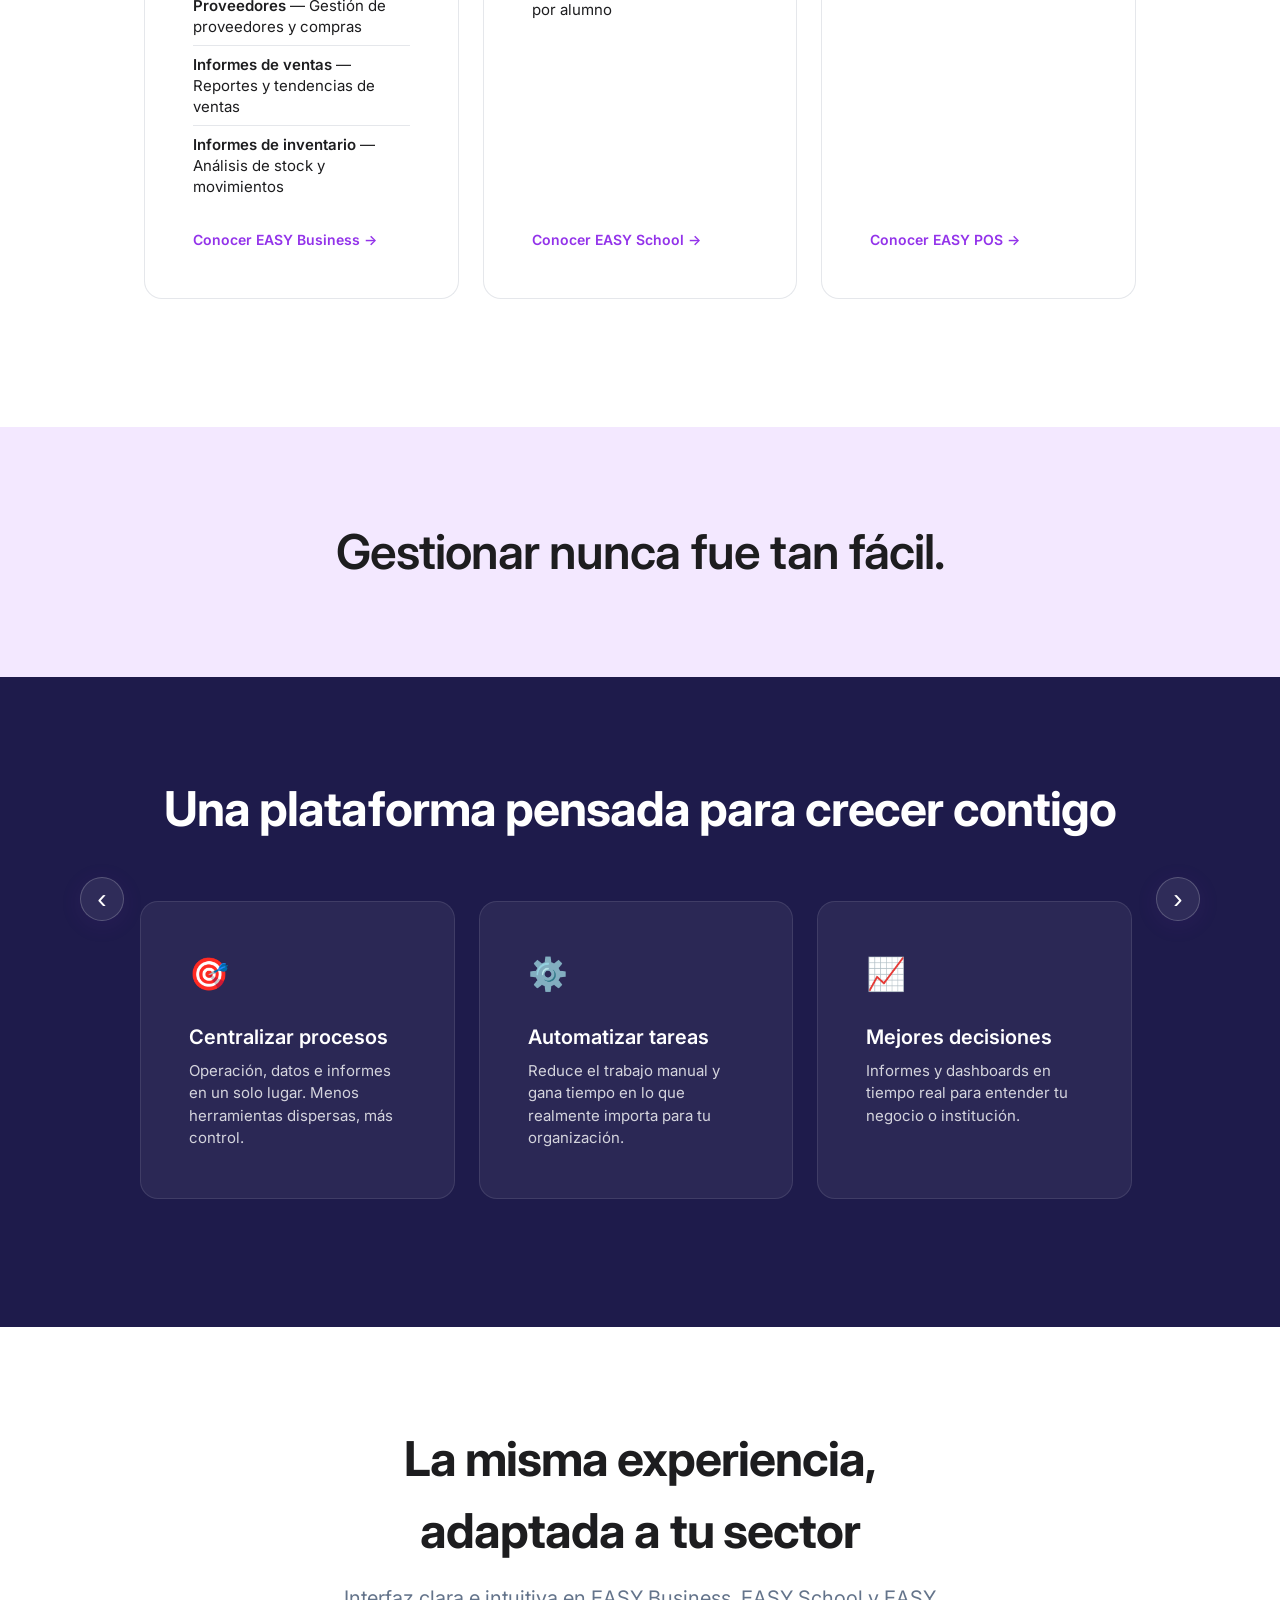
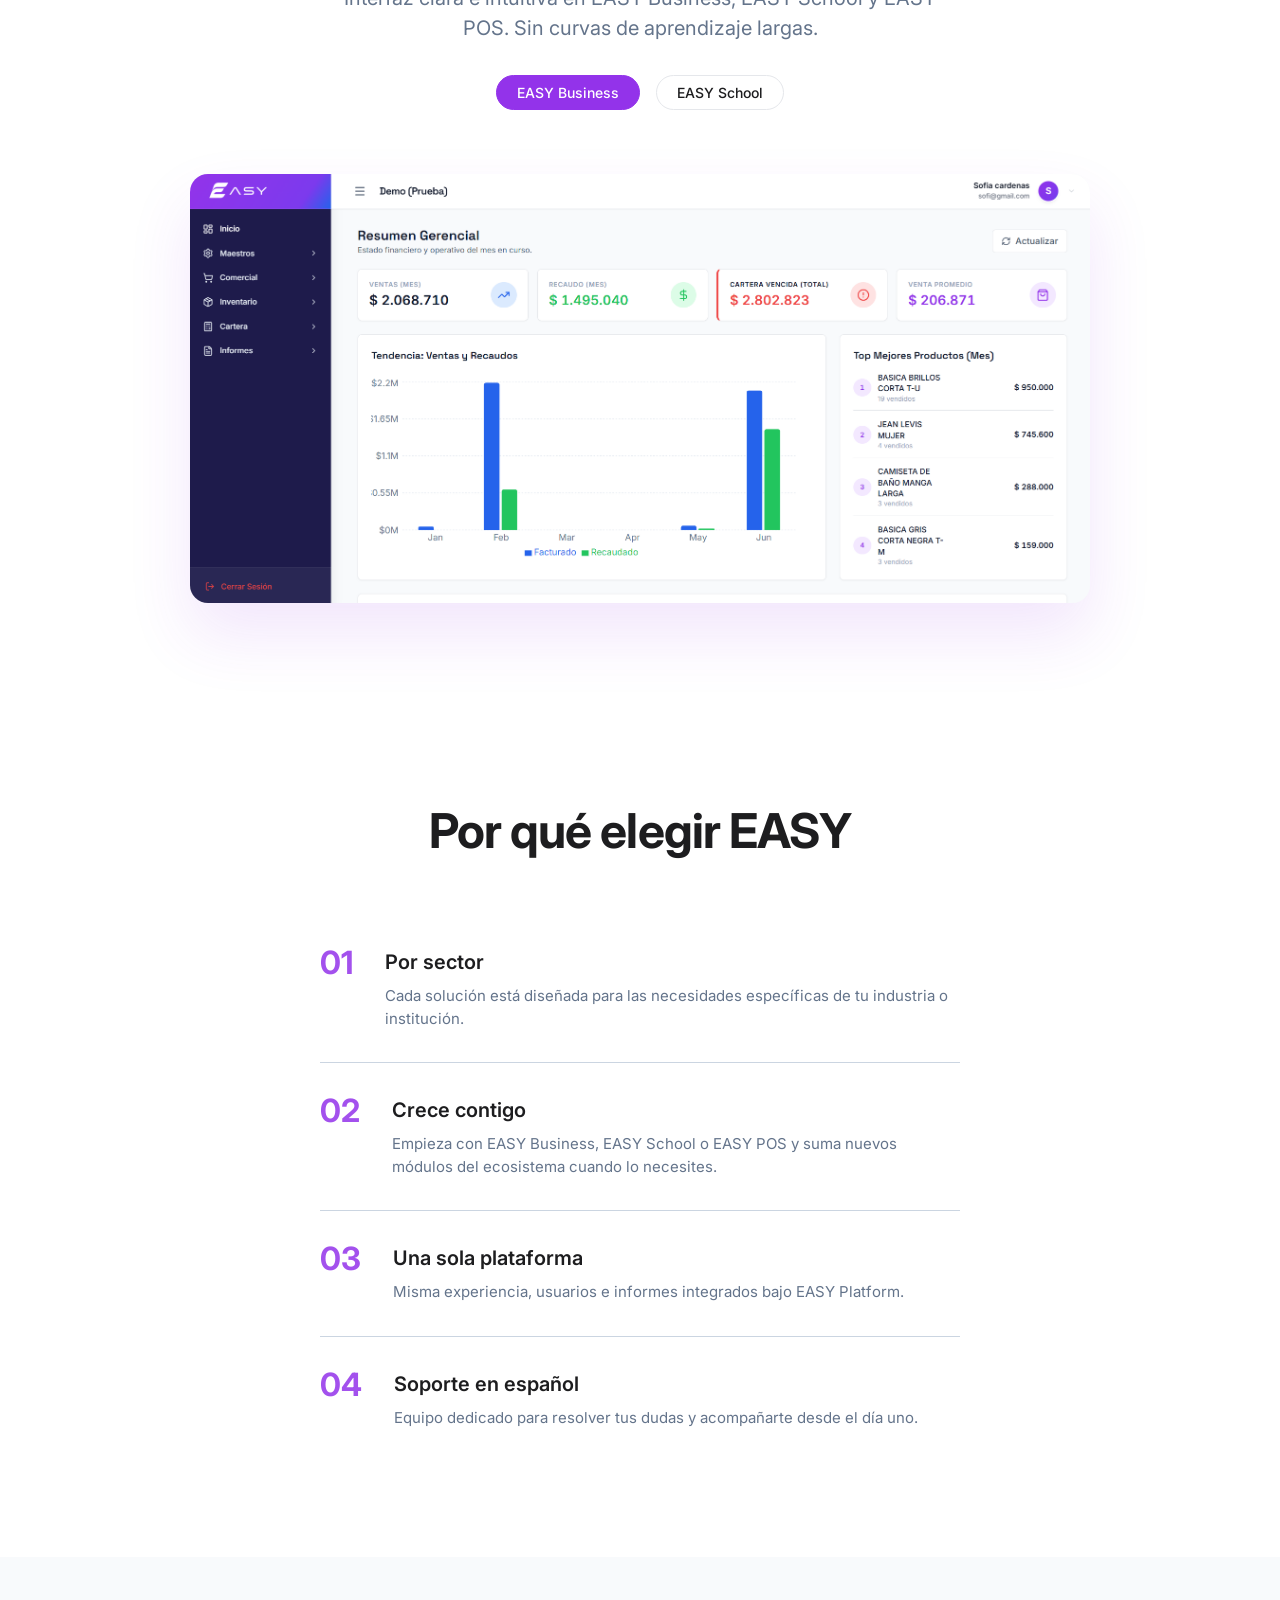
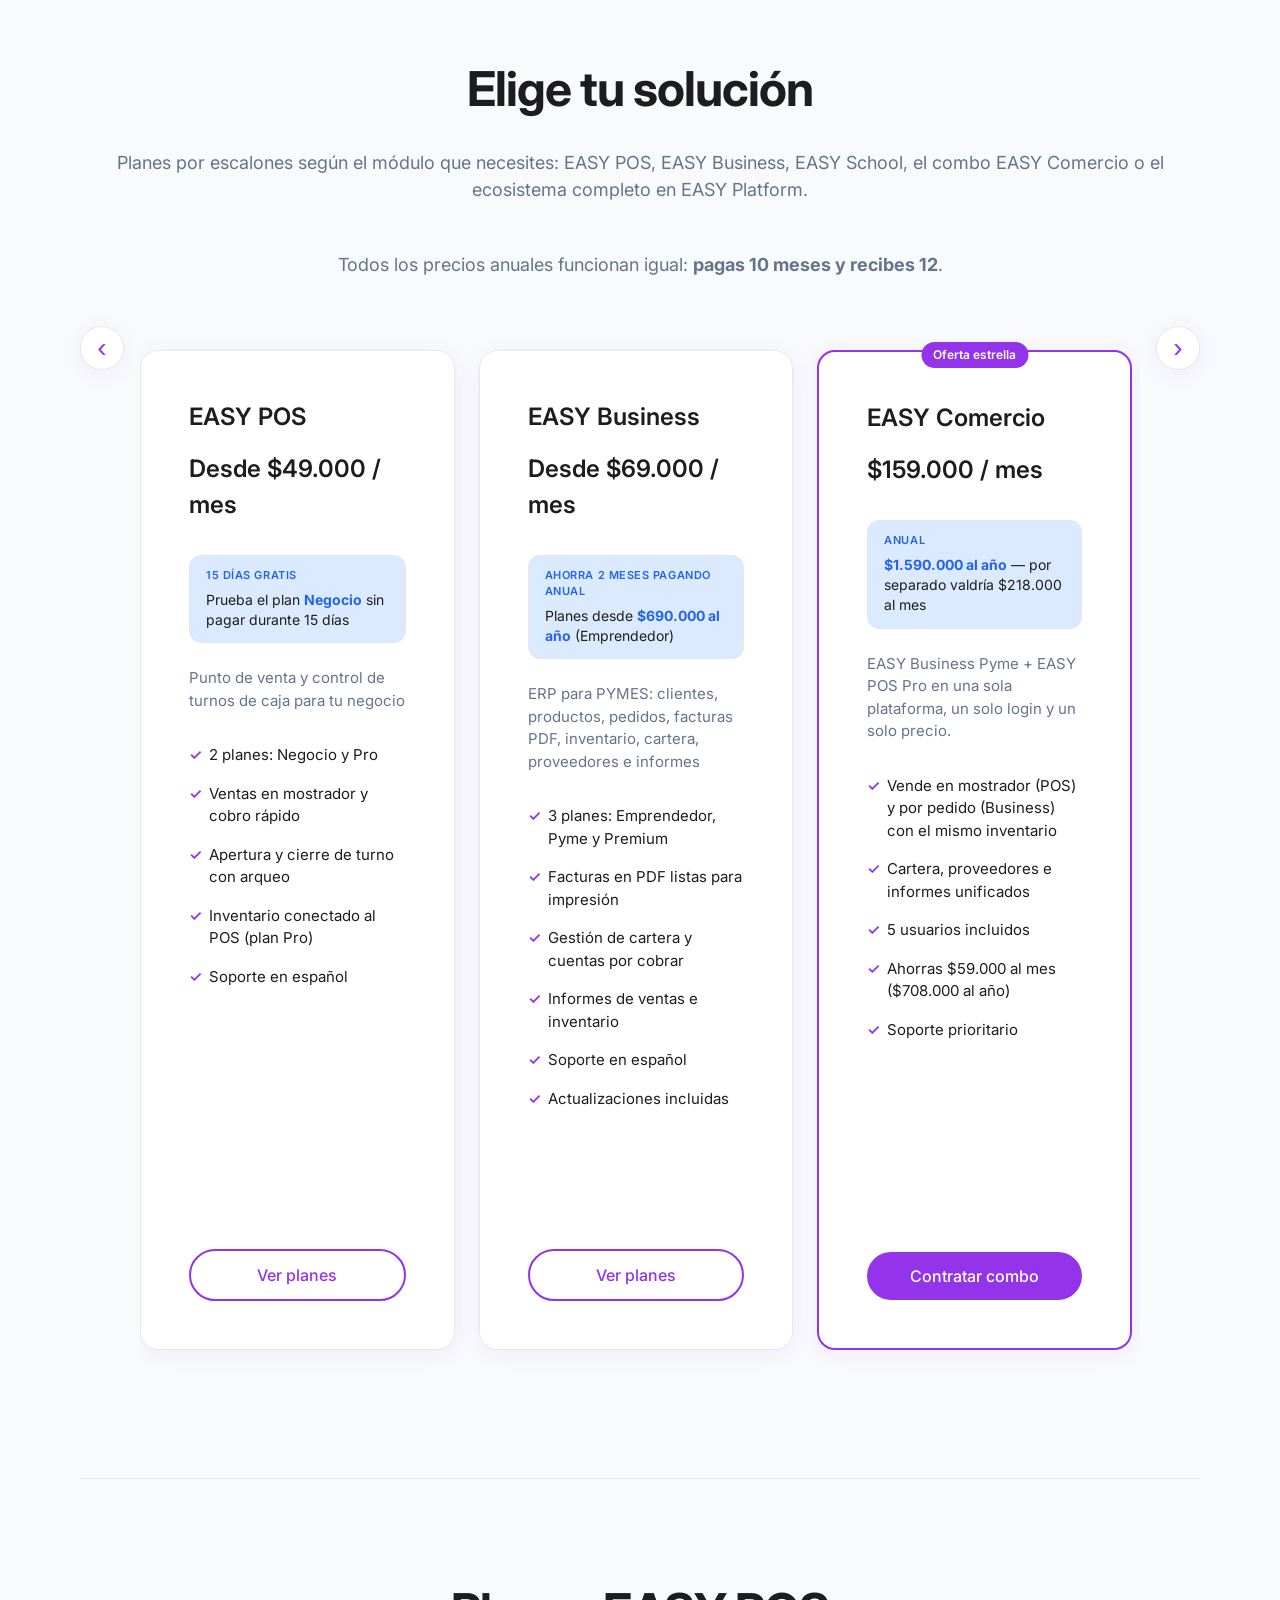
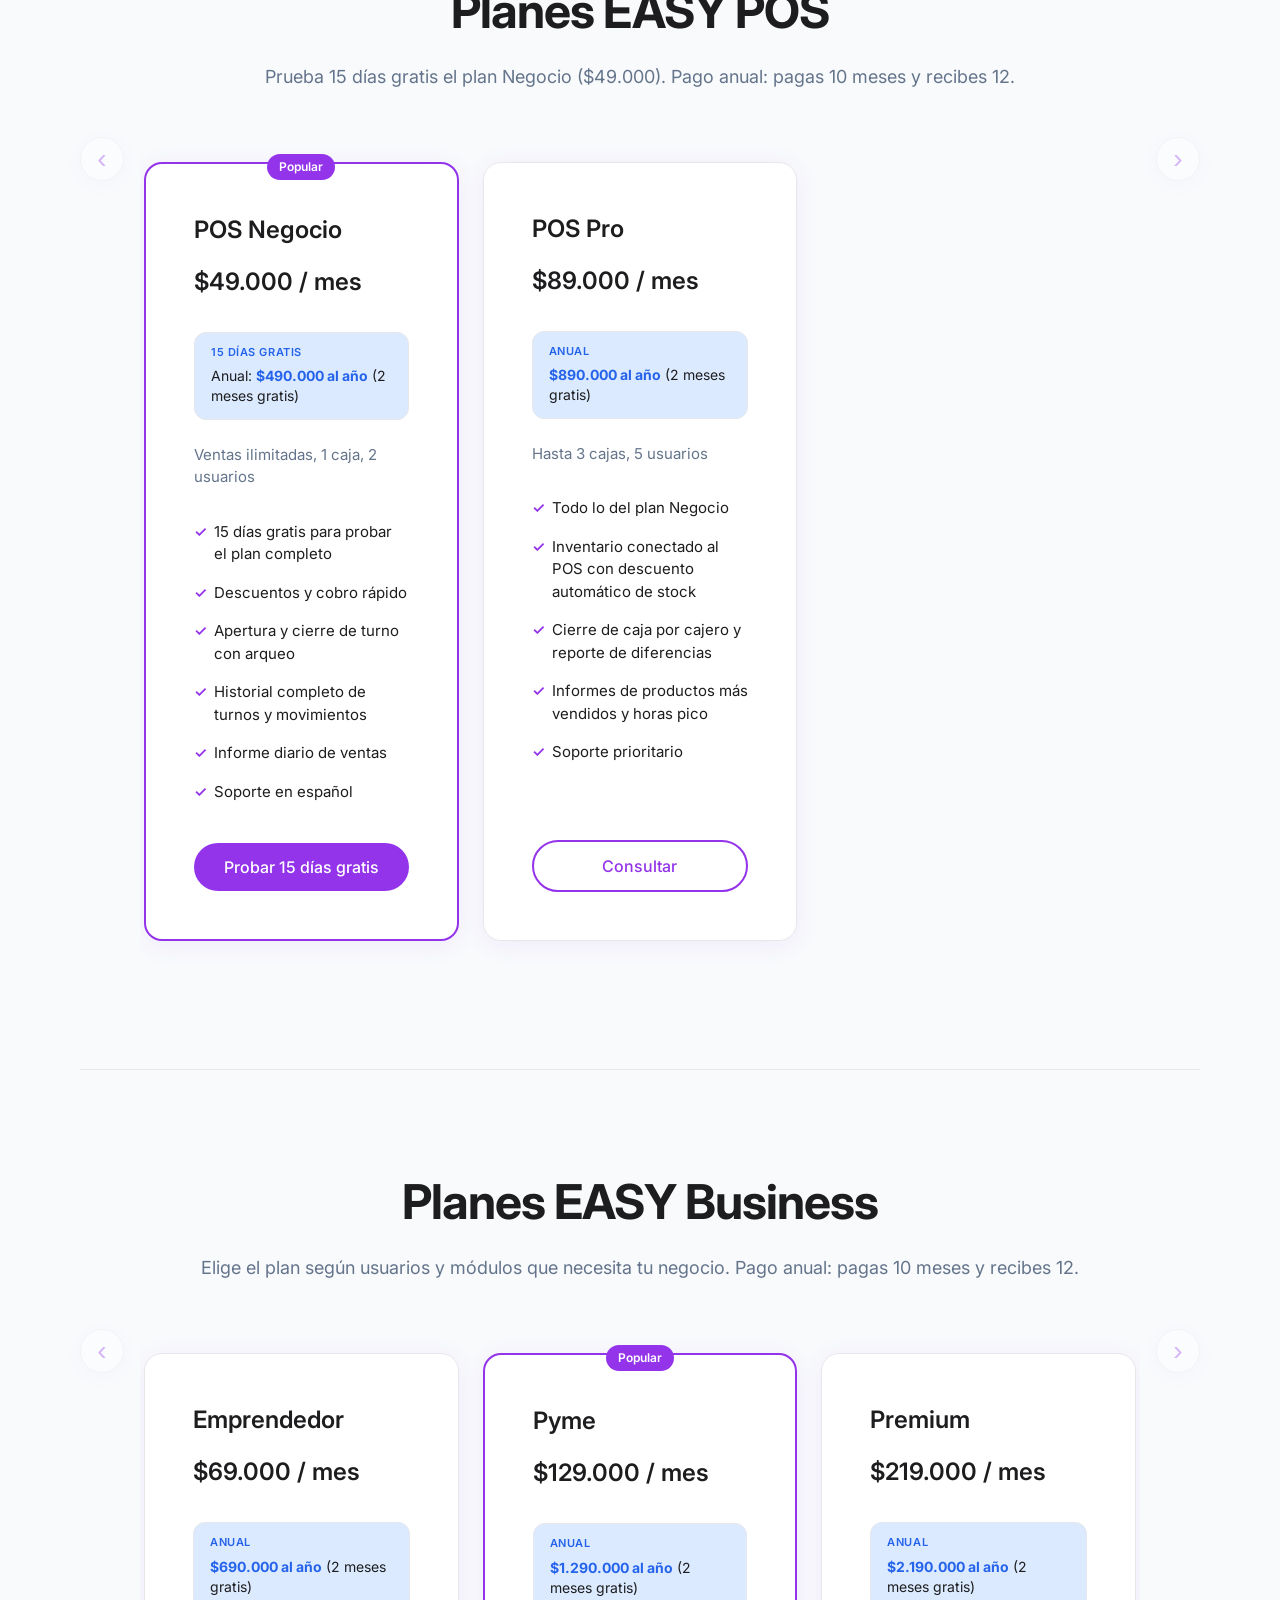
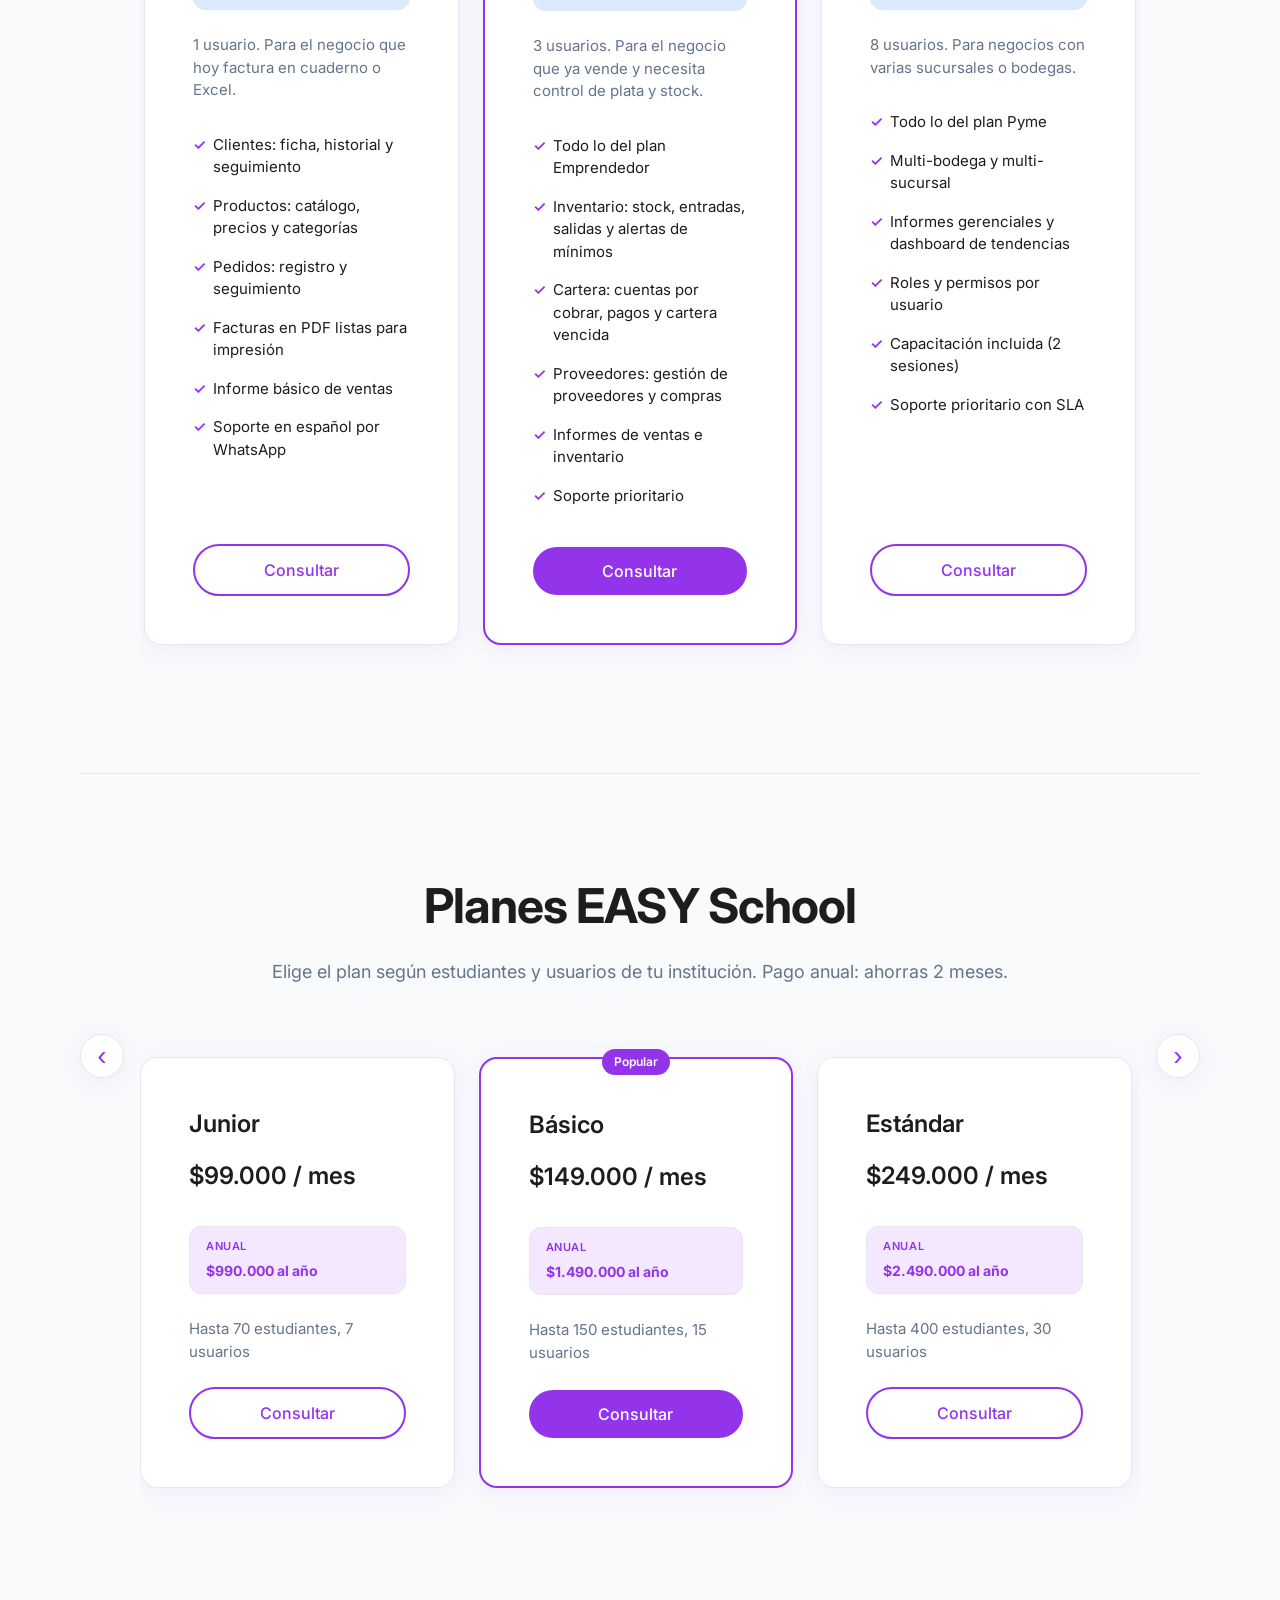
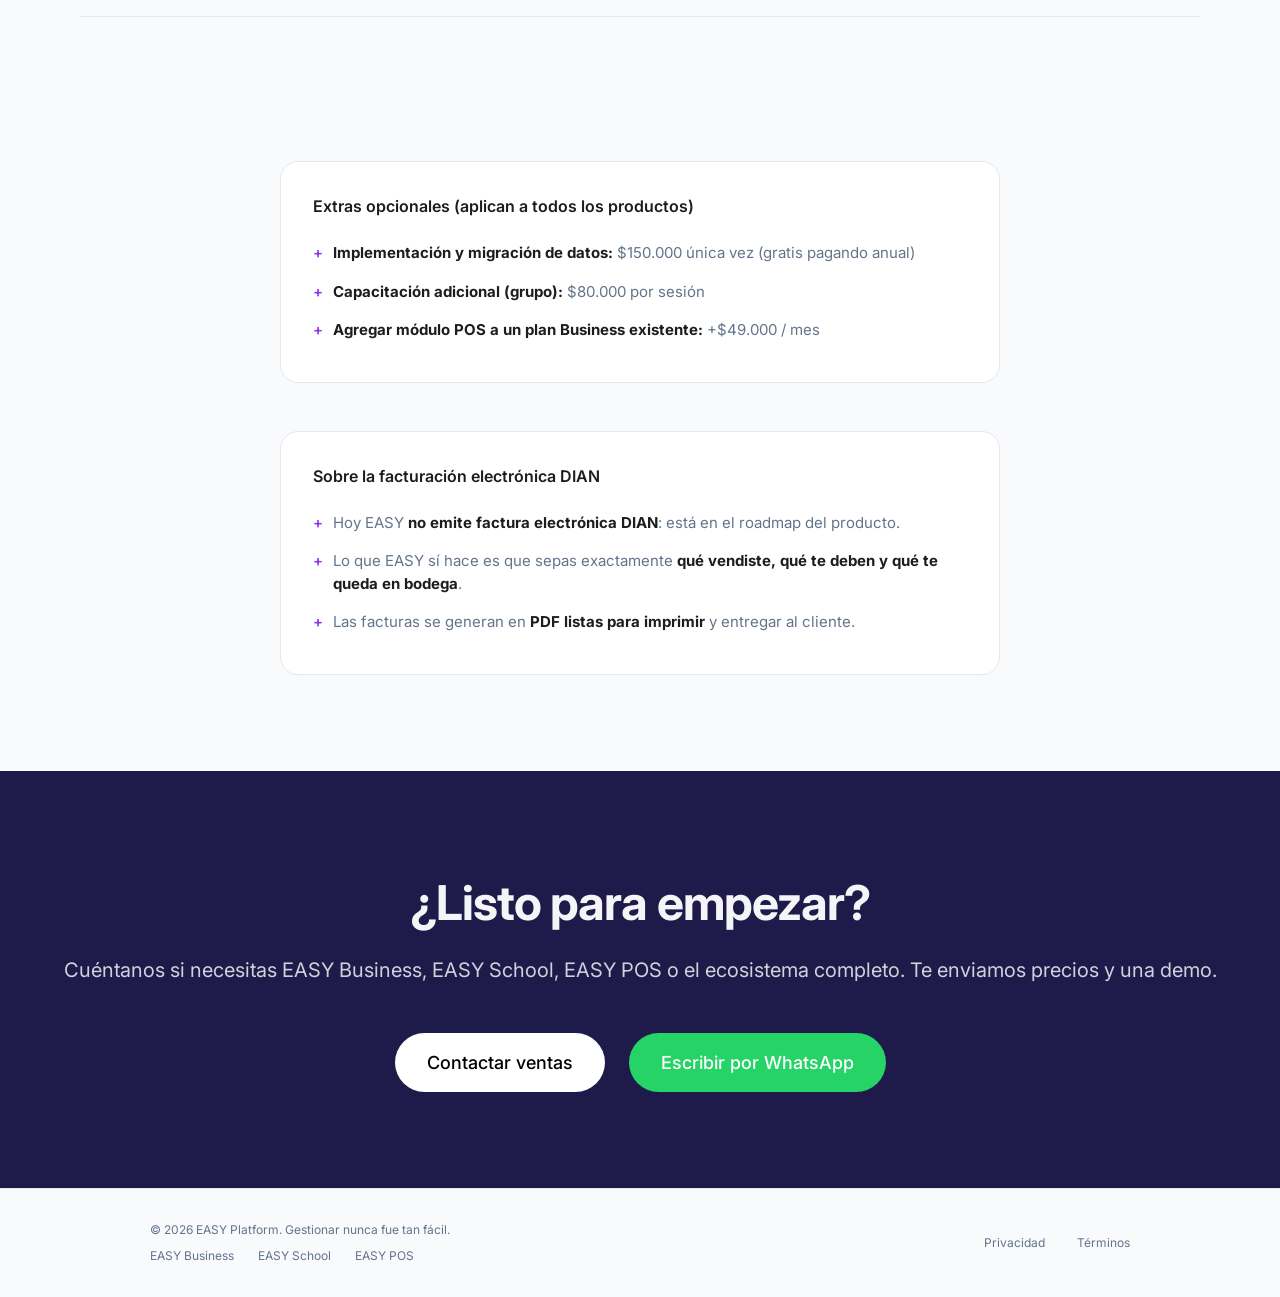
==== commit 43d576e4: "Se actualizan precios" ====
--- a/index.html
+++ b/index.html
@@ -9,6 +9,10 @@
   <meta name="author" content="EASY Platform">
   <meta name="robots" content="index, follow">
   <link rel="canonical" href="https://proyectoeasy.net/">
+
+  <link rel="icon" href="assets/favicon.ico" sizes="any">
+  <link rel="shortcut icon" href="assets/favicon.ico">
+  <link rel="apple-touch-icon" href="assets/favicon.ico">
 
   <!-- Open Graph -->
   <meta property="og:type" content="website">
@@ -83,7 +87,7 @@
         "applicationCategory": "EducationalApplication",
         "operatingSystem": "Web",
         "url": "https://proyectoeasy.net/easy-school/",
-        "description": "Sistema de gestión académica con alumnos, profesores, notas y boletines.",
+        "description": "Sistema de gestión académica con alumnos, profesores, notas, boletines, ficha técnica del estudiante y observador disciplinario.",
         "offers": {
           "@type": "AggregateOffer",
           "lowPrice": "99000",
@@ -101,13 +105,13 @@
         "applicationSubCategory": "Point of Sale",
         "operatingSystem": "Web",
         "url": "https://proyectoeasy.net/easy-pos/",
-        "description": "Punto de venta con historial de turnos para negocios. Plan Inicio gratis hasta 100 ventas al mes.",
+        "description": "Punto de venta con historial de turnos para negocios. 15 días gratis del plan Negocio ($49.000/mes).",
         "offers": {
           "@type": "AggregateOffer",
-          "lowPrice": "0",
+          "lowPrice": "49000",
           "highPrice": "89000",
           "priceCurrency": "COP",
-          "offerCount": "3"
+          "offerCount": "2"
         },
         "provider": { "@id": "https://proyectoeasy.net/#organization" }
       }
@@ -275,6 +279,8 @@
               <li><strong>Profesores</strong> — Plantilla docente y asignación de materias</li>
               <li><strong>Notas</strong> — Carga de calificaciones por período y materia</li>
               <li><strong>Boletines</strong> — Generación de boletines e informes por alumno</li>
+              <li><strong>Ficha técnica</strong> — Perfil completo del estudiante en un solo lugar</li>
+              <li><strong>Observador disciplinario</strong> — Observaciones y seguimiento por alumno</li>
             </ul>
             <a href="easy-school/" class="module-related-link">Conocer EASY School →</a>
           </article>
@@ -416,15 +422,15 @@
           <div class="pricing-card">
             <h3>EASY POS</h3>
             <div class="price">
-              <span class="price-custom">Gratis / desde $49.000 mes</span>
+              <span class="price-custom">Desde $49.000 / mes</span>
             </div>
             <p class="price-annual">
-              <span class="price-annual-badge">Empieza sin pagar</span>
-              Plan <strong>Inicio gratis para siempre</strong> hasta 100 ventas al mes
+              <span class="price-annual-badge">15 días gratis</span>
+              Prueba el plan <strong>Negocio</strong> sin pagar durante 15 días
             </p>
             <p class="price-desc">Punto de venta y control de turnos de caja para tu negocio</p>
             <ul class="price-features">
-              <li>3 planes: Inicio, Negocio y Pro</li>
+              <li>2 planes: Negocio y Pro</li>
               <li>Ventas en mostrador y cobro rápido</li>
               <li>Apertura y cierre de turno con arqueo</li>
               <li>Inventario conectado al POS (plan Pro)</li>
@@ -519,10 +525,11 @@
               <span class="price-annual-badge">Ahorra 2 meses pagando anual</span>
               Planes desde <strong>$990.000 al año</strong> (Junior)
             </p>
-            <p class="price-desc">Gestión académica: alumnos, profesores, notas y boletines</p>
+            <p class="price-desc">Gestión académica: alumnos, profesores, notas, boletines, ficha técnica y observador</p>
             <ul class="price-features">
               <li>4 planes según tamaño del colegio</li>
               <li>Gestión de notas y boletines</li>
+              <li>Ficha técnica y observador disciplinario</li>
               <li>Soporte en español</li>
               <li>Actualizaciones incluidas</li>
             </ul>
@@ -536,29 +543,12 @@
 
       <div class="school-pricing-block" id="planes-pos">
         <h3 class="section-title">Planes EASY POS</h3>
-        <p class="section-desc">Empieza gratis y sube de plan cuando tu operación lo pida. Pago anual: pagas 10 meses y recibes 12.</p>
+        <p class="section-desc">Prueba 15 días gratis el plan Negocio ($49.000). Pago anual: pagas 10 meses y recibes 12.</p>
         <div class="easy-carousel" data-easy-carousel>
           <button type="button" class="easy-carousel-nav" aria-label="Plan POS anterior" data-easy-carousel-prev>
             <span aria-hidden="true">‹</span>
           </button>
           <div class="easy-carousel-track" data-easy-carousel-track tabindex="0" role="region" aria-label="Planes EASY POS">
-            <div class="pricing-card">
-              <h3>POS Inicio</h3>
-              <div class="price">
-                <span class="price-custom">$0 / mes</span>
-              </div>
-              <p class="price-annual">
-                <span class="price-annual-badge">Gratis para siempre</span>
-                Hasta <strong>100 ventas al mes</strong>, sin costo de instalación
-              </p>
-              <p class="price-desc">1 caja, 1 usuario</p>
-              <ul class="price-features">
-                <li>Punto de venta: registrar ventas y cobrar</li>
-                <li>Historial de turnos básico (últimos 7 días)</li>
-                <li>Sin costo de instalación</li>
-              </ul>
-              <a href="#contacto" class="btn btn-outline">Empezar gratis</a>
-            </div>
             <div class="pricing-card pricing-card-featured">
               <span class="badge">Popular</span>
               <h3>POS Negocio</h3>
@@ -566,18 +556,19 @@
                 <span class="price-custom">$49.000 / mes</span>
               </div>
               <p class="price-annual">
-                <span class="price-annual-badge">Anual</span>
-                <strong>$490.000 al año</strong> (2 meses gratis)
+                <span class="price-annual-badge">15 días gratis</span>
+                Anual: <strong>$490.000 al año</strong> (2 meses gratis)
               </p>
               <p class="price-desc">Ventas ilimitadas, 1 caja, 2 usuarios</p>
               <ul class="price-features">
+                <li>15 días gratis para probar el plan completo</li>
                 <li>Descuentos y cobro rápido</li>
                 <li>Apertura y cierre de turno con arqueo</li>
                 <li>Historial completo de turnos y movimientos</li>
                 <li>Informe diario de ventas</li>
                 <li>Soporte en español</li>
               </ul>
-              <a href="#contacto" class="btn btn-primary">Consultar</a>
+              <a href="#contacto" class="btn btn-primary">Probar 15 días gratis</a>
             </div>
             <div class="pricing-card">
               <h3>POS Pro</h3>
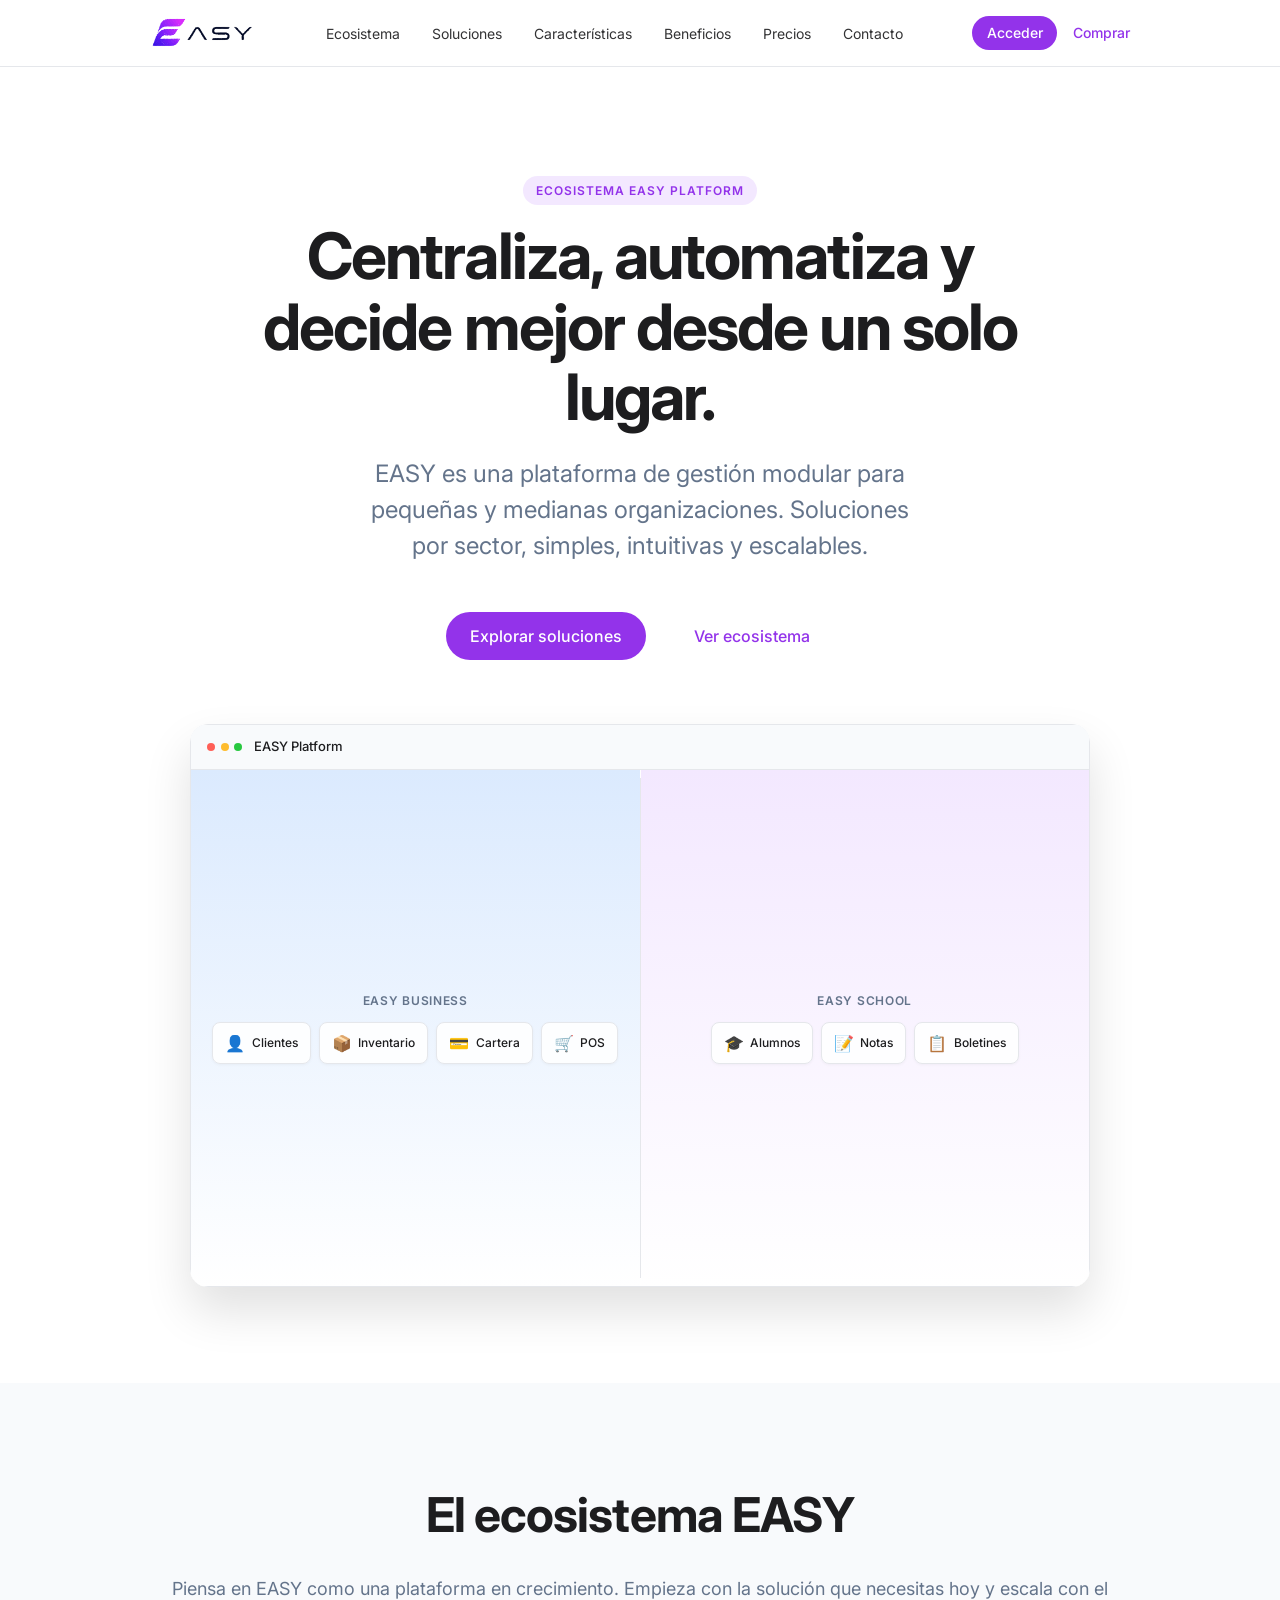
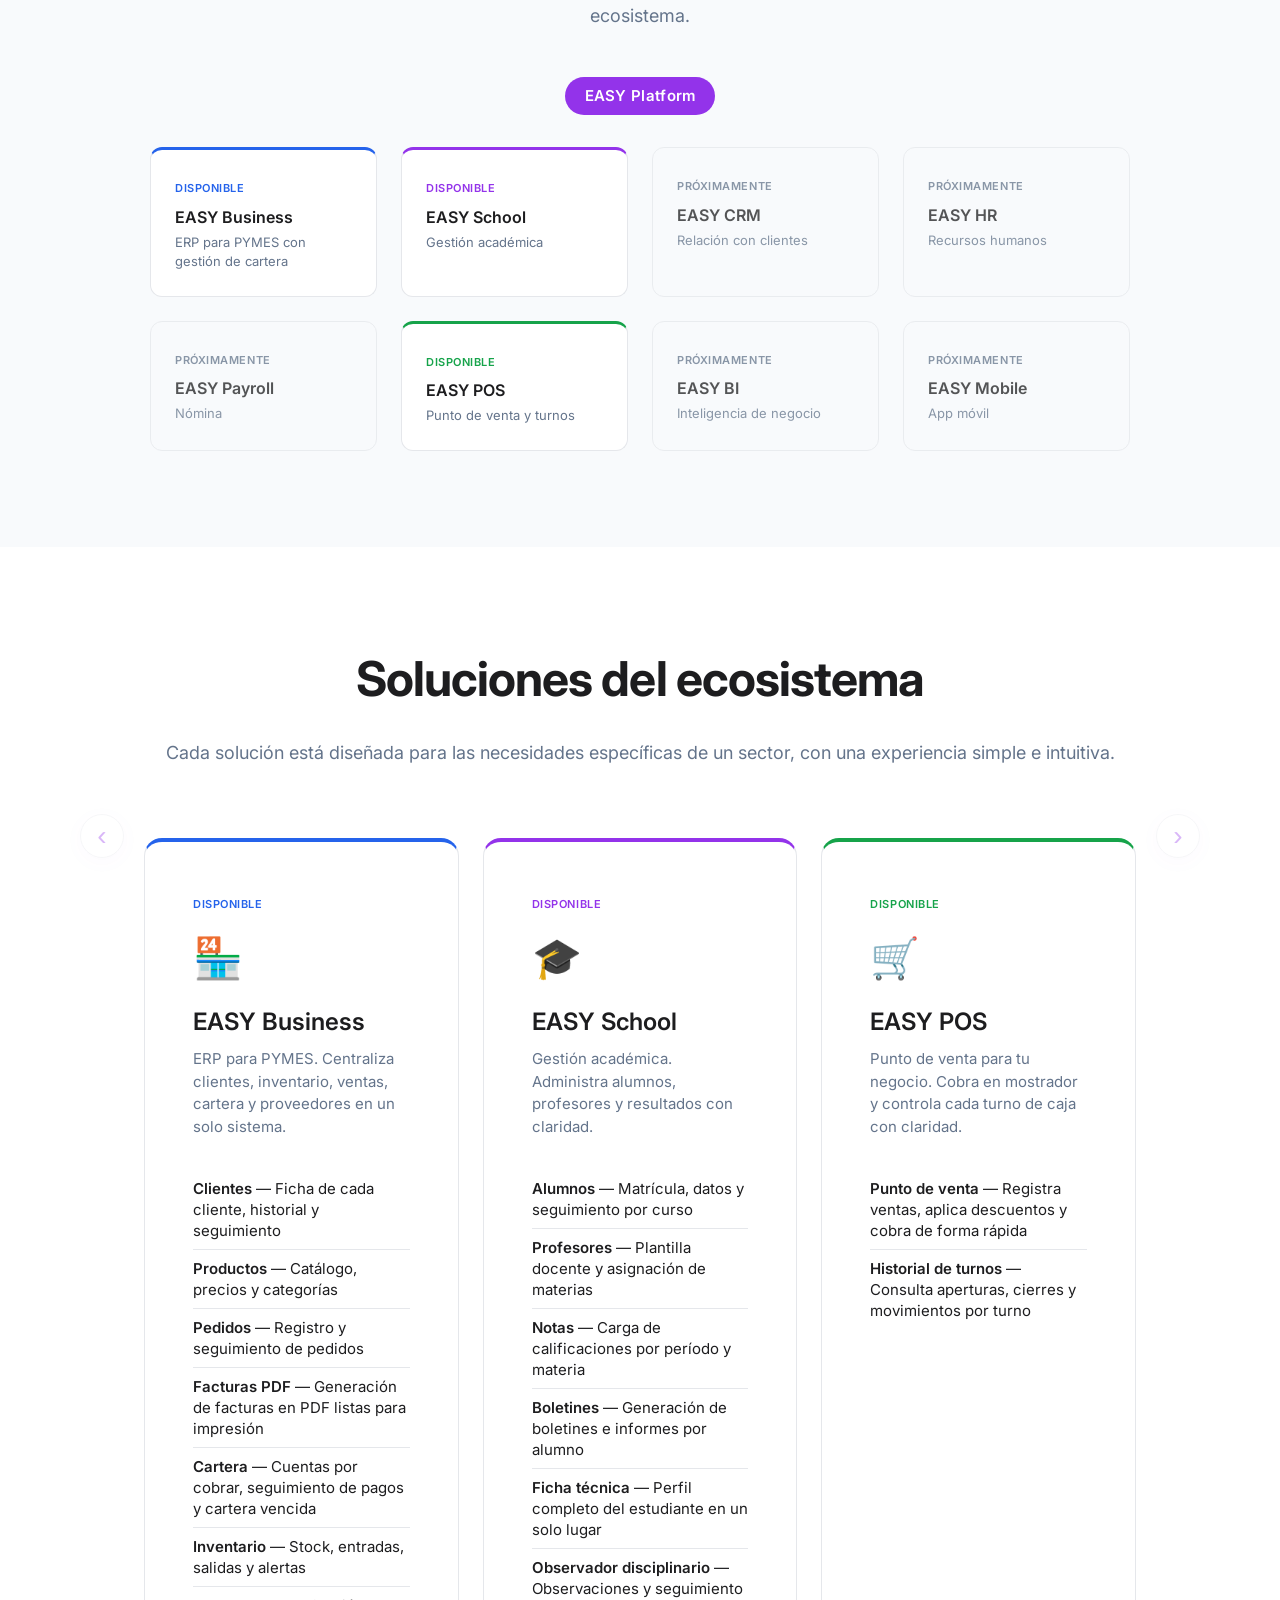
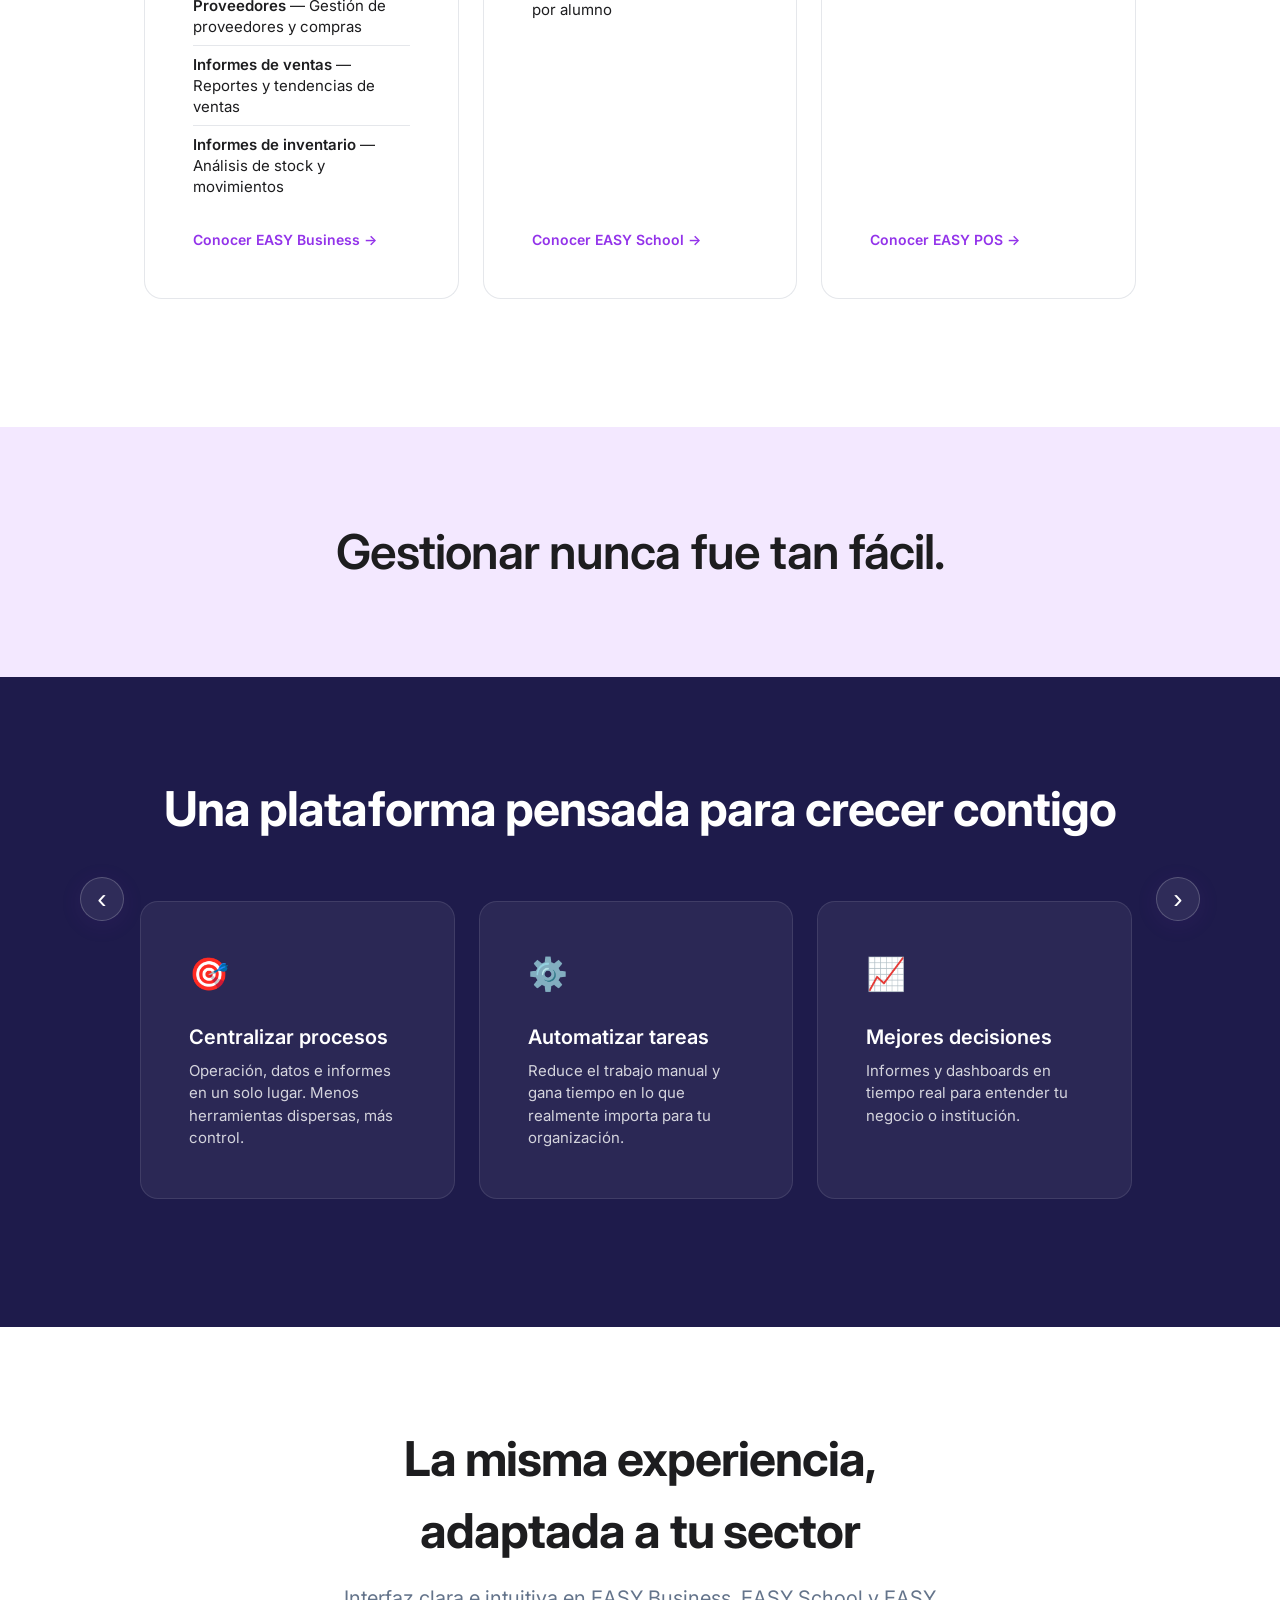
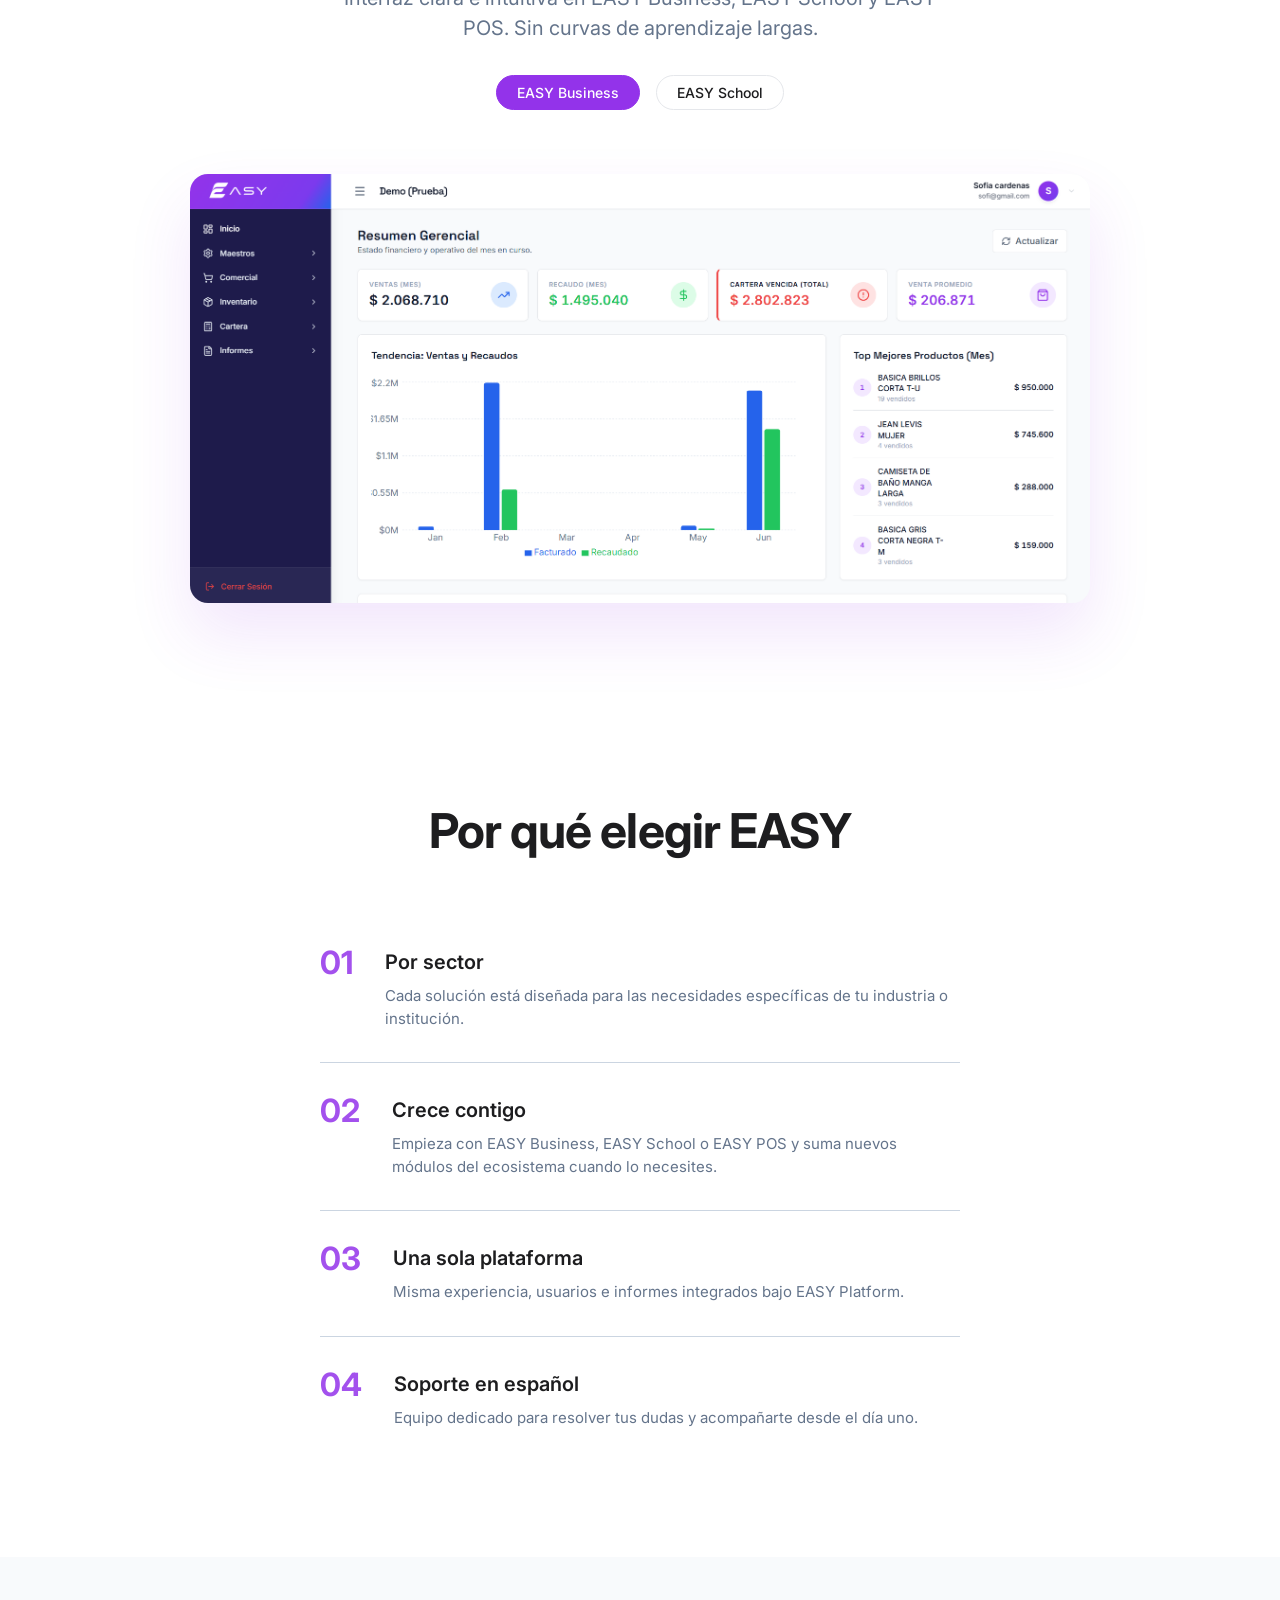
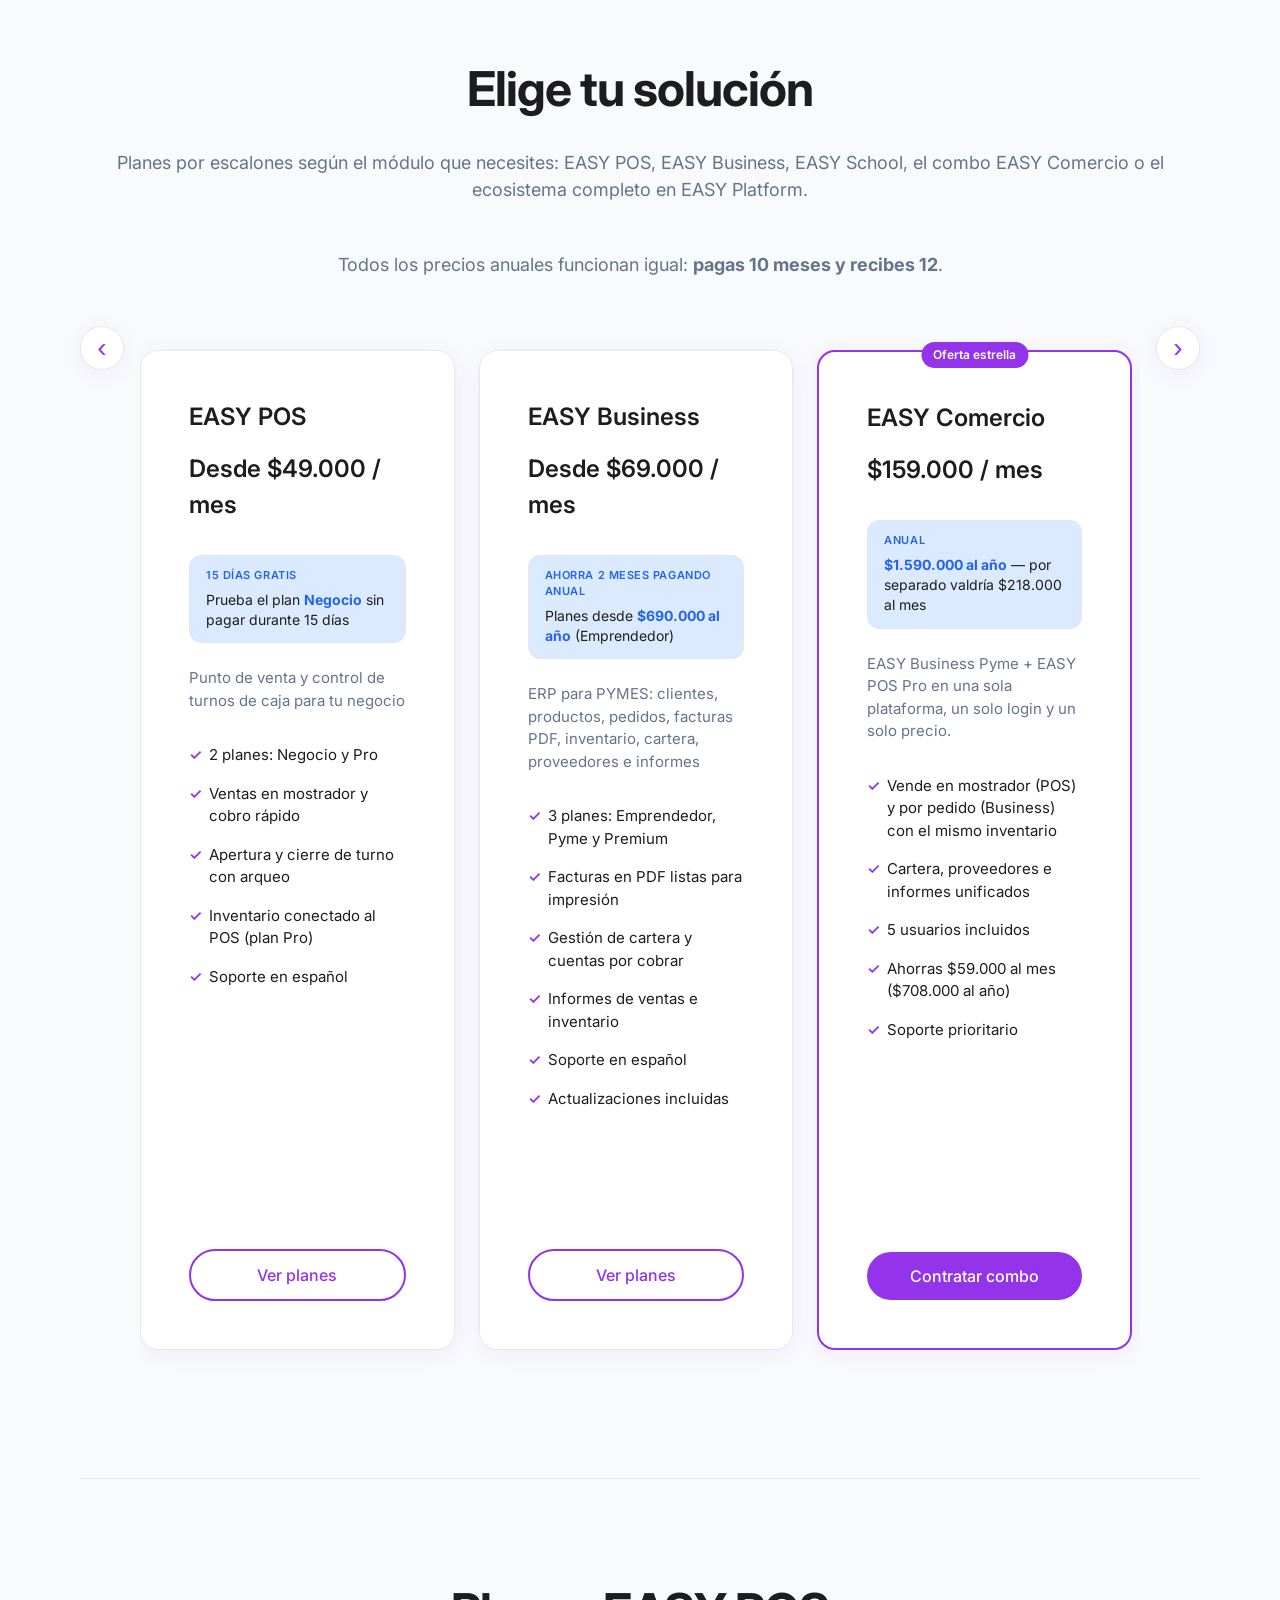
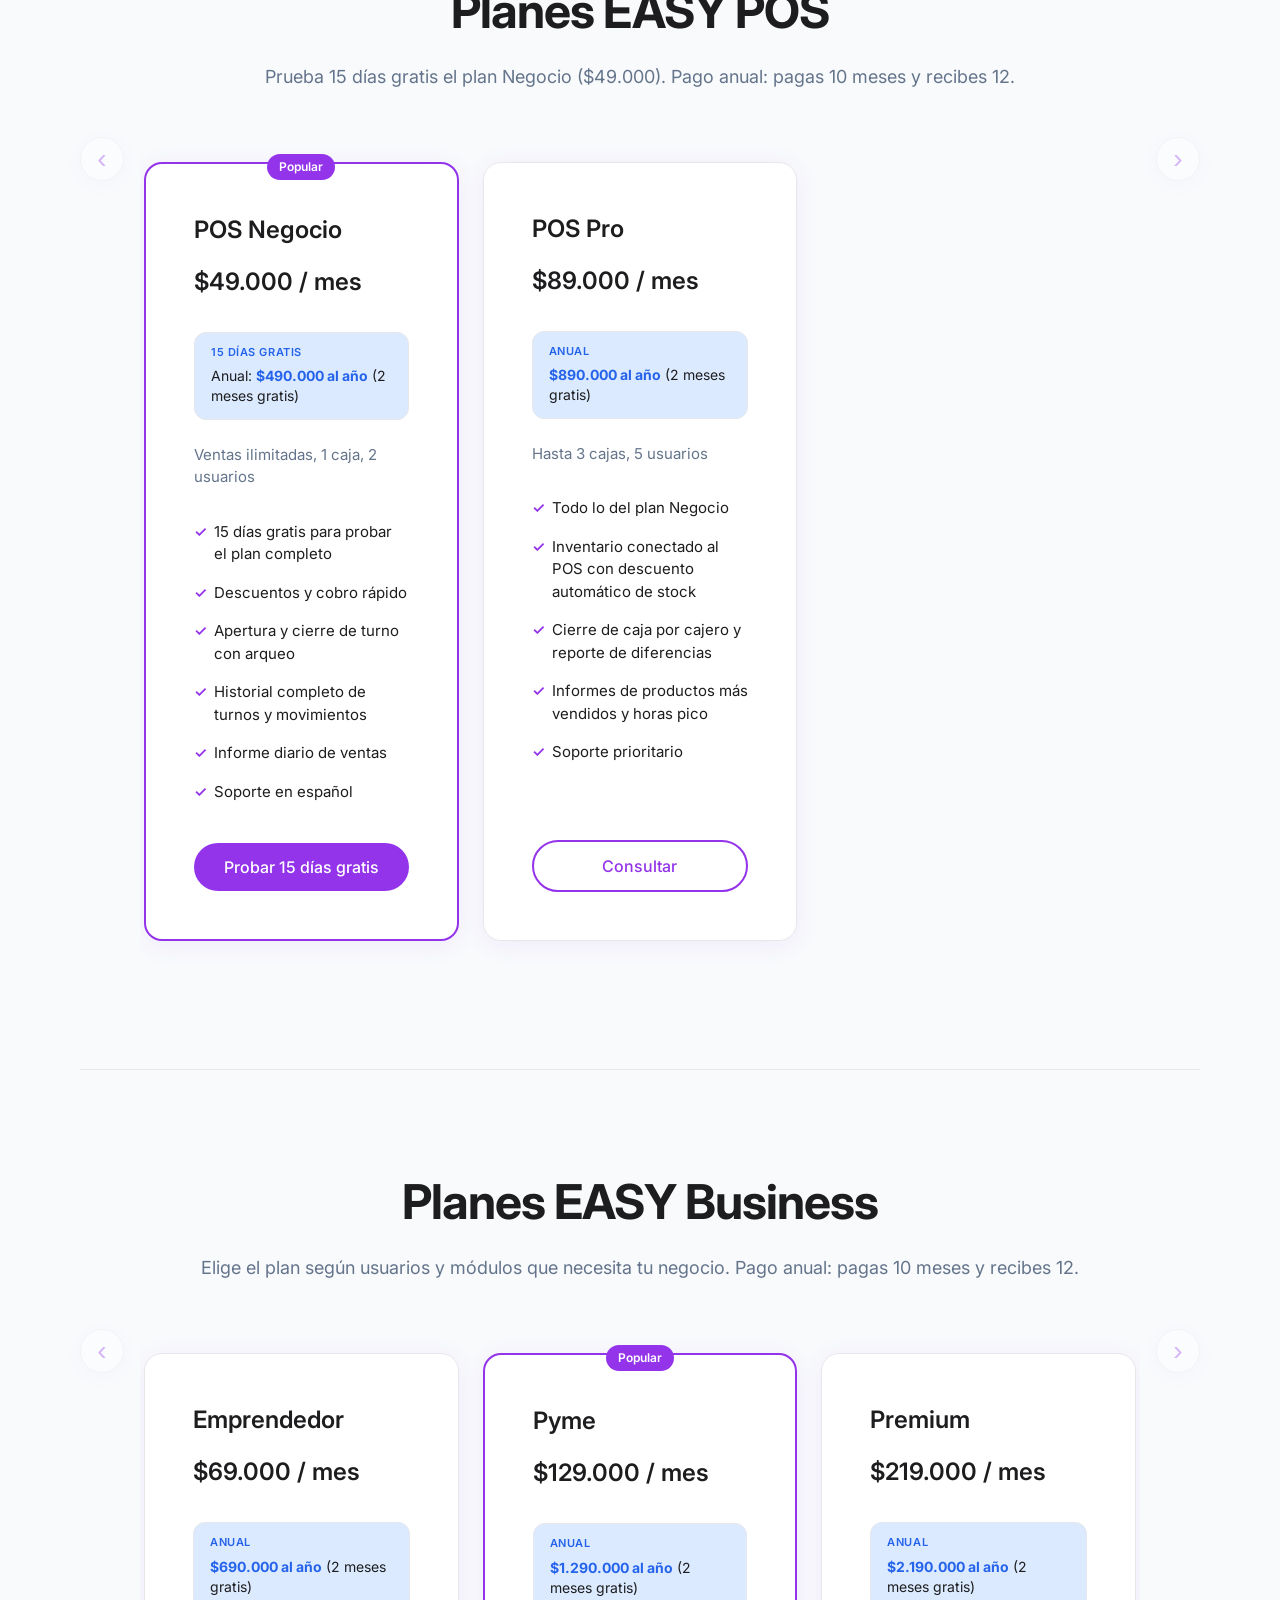
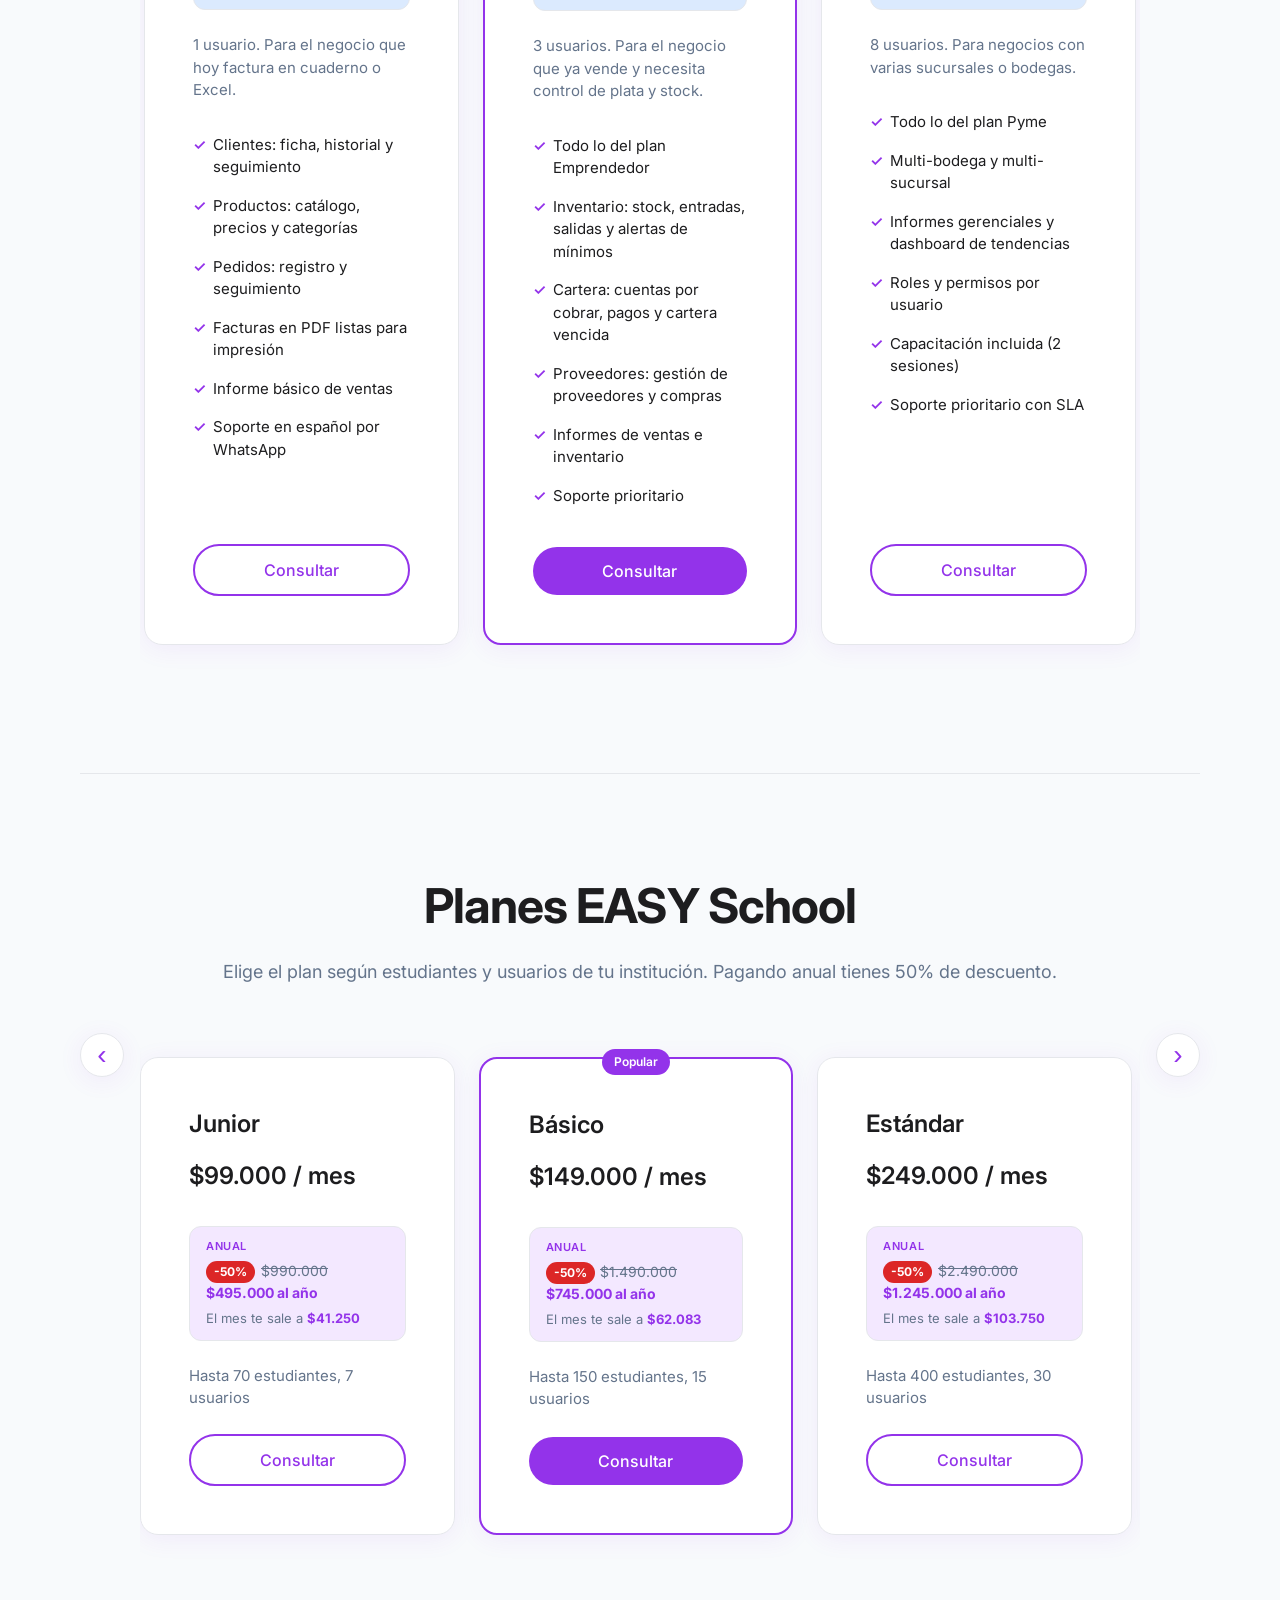
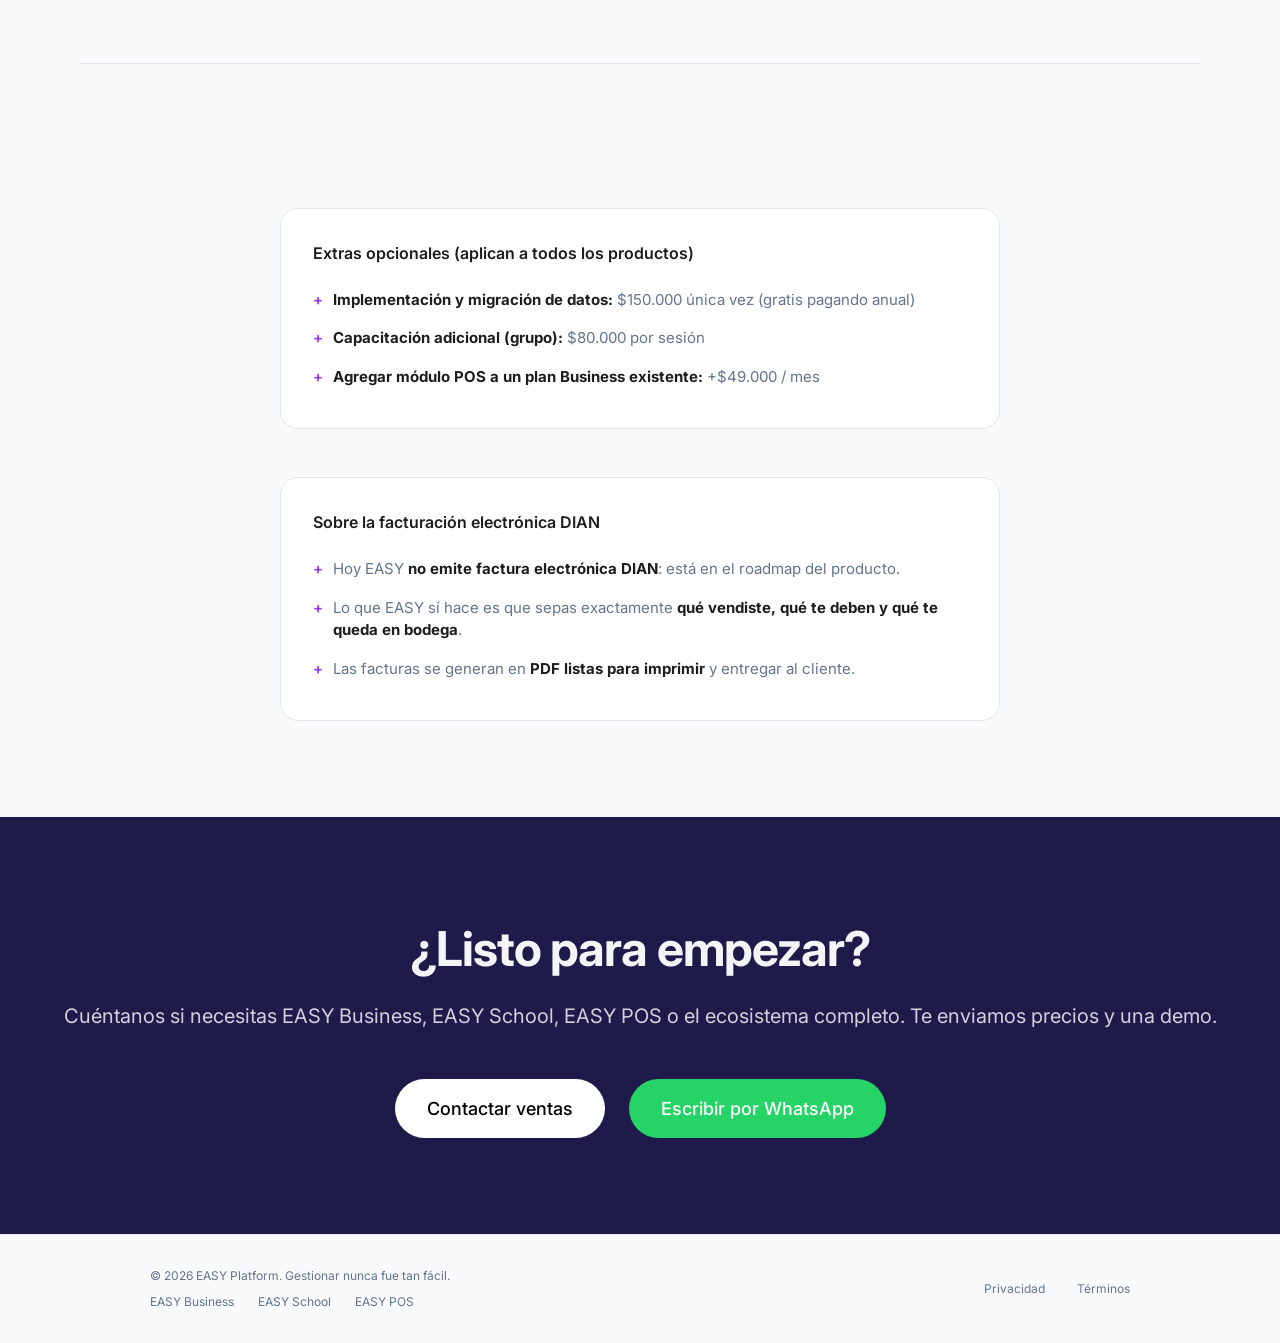
==== commit 0f6f8254: "Se aplican descuentos en easy school" ====
--- a/index.html
+++ b/index.html
@@ -33,7 +33,7 @@
   <link rel="preconnect" href="https://fonts.googleapis.com">
   <link rel="preconnect" href="https://fonts.gstatic.com" crossorigin>
   <link href="https://fonts.googleapis.com/css2?family=Inter:wght@300;400;500;600;700&family=Space+Grotesk:wght@500;600;700&display=swap" rel="stylesheet">
-  <link rel="stylesheet" href="styles.css">
+  <link rel="stylesheet" href="styles.css?v=1.1">
 
   <script type="application/ld+json">
   {
@@ -522,8 +522,9 @@
               <span class="price-custom">Desde $99.000 / mes</span>
             </div>
             <p class="price-annual price-annual-school">
-              <span class="price-annual-badge">Ahorra 2 meses pagando anual</span>
-              Planes desde <strong>$990.000 al año</strong> (Junior)
+              <span class="price-annual-badge">50% de descuento pagando anual</span>
+              Planes desde <s>$990.000</s> <strong>$495.000 al año</strong> (Junior)
+              <span class="price-annual-monthly">El mes te sale a <strong>$41.250</strong></span>
             </p>
             <p class="price-desc">Gestión académica: alumnos, profesores, notas, boletines, ficha técnica y observador</p>
             <ul class="price-features">
@@ -674,7 +675,7 @@
 
       <div class="school-pricing-block">
         <h3 class="section-title">Planes EASY School</h3>
-        <p class="section-desc">Elige el plan según estudiantes y usuarios de tu institución. Pago anual: ahorras 2 meses.</p>
+        <p class="section-desc">Elige el plan según estudiantes y usuarios de tu institución. Pagando anual tienes 50% de descuento.</p>
         <div class="easy-carousel" data-easy-carousel>
           <button type="button" class="easy-carousel-nav" aria-label="Plan anterior" data-easy-carousel-prev>
             <span aria-hidden="true">‹</span>
@@ -687,7 +688,8 @@
               </div>
               <p class="price-annual price-annual-school">
                 <span class="price-annual-badge">Anual</span>
-                <strong>$990.000 al año</strong>
+                <span class="price-discount">-50%</span><s>$990.000</s> <strong>$495.000 al año</strong>
+                <span class="price-annual-monthly">El mes te sale a <strong>$41.250</strong></span>
               </p>
               <p class="price-desc">Hasta 70 estudiantes, 7 usuarios</p>
               <a href="#contacto" class="btn btn-outline">Consultar</a>
@@ -700,7 +702,8 @@
               </div>
               <p class="price-annual price-annual-school">
                 <span class="price-annual-badge">Anual</span>
-                <strong>$1.490.000 al año</strong>
+                <span class="price-discount">-50%</span><s>$1.490.000</s> <strong>$745.000 al año</strong>
+                <span class="price-annual-monthly">El mes te sale a <strong>$62.083</strong></span>
               </p>
               <p class="price-desc">Hasta 150 estudiantes, 15 usuarios</p>
               <a href="#contacto" class="btn btn-primary">Consultar</a>
@@ -712,7 +715,8 @@
               </div>
               <p class="price-annual price-annual-school">
                 <span class="price-annual-badge">Anual</span>
-                <strong>$2.490.000 al año</strong>
+                <span class="price-discount">-50%</span><s>$2.490.000</s> <strong>$1.245.000 al año</strong>
+                <span class="price-annual-monthly">El mes te sale a <strong>$103.750</strong></span>
               </p>
               <p class="price-desc">Hasta 400 estudiantes, 30 usuarios</p>
               <a href="#contacto" class="btn btn-outline">Consultar</a>
@@ -724,7 +728,8 @@
               </div>
               <p class="price-annual price-annual-school">
                 <span class="price-annual-badge">Anual</span>
-                <strong>$3.490.000 al año</strong>
+                <span class="price-discount">-50%</span><s>$3.490.000</s> <strong>$1.745.000 al año</strong>
+                <span class="price-annual-monthly">El mes te sale a <strong>$145.417</strong></span>
               </p>
               <p class="price-desc">Hasta 800 estudiantes, 80 usuarios</p>
               <a href="#contacto" class="btn btn-outline">Consultar</a>
@@ -787,6 +792,6 @@
     </div>
   </footer>
 
-  <script src="script.js"></script>
+  <script src="script.js?v=1.1"></script>
 </body>
 </html>
--- a/styles.css
+++ b/styles.css
@@ -986,6 +986,45 @@
 .price-custom {
   font-size: 1.5rem;
   font-weight: 600;
+}
+
+.price-discount {
+  display: inline-block;
+  background: #dc2626;
+  color: #fff;
+  font-size: 0.75rem;
+  font-weight: 700;
+  padding: 0.15rem 0.5rem;
+  border-radius: 980px;
+  vertical-align: middle;
+}
+
+.price-annual-monthly {
+  display: block;
+  margin-top: 0.35rem;
+  font-size: 0.8125rem;
+  color: var(--color-text-muted);
+}
+
+.price-annual .price-discount {
+  margin-right: 0.35rem;
+}
+
+.price-annual s {
+  color: var(--color-text-muted);
+  margin-right: 0.25rem;
+  text-decoration: none;
+  position: relative;
+  display: inline-block;
+}
+
+.price-annual s::after {
+  content: "";
+  position: absolute;
+  left: 0;
+  right: 0;
+  top: 37%;
+  border-top: 1.5px solid currentColor;
 }
 
 .price-annual {
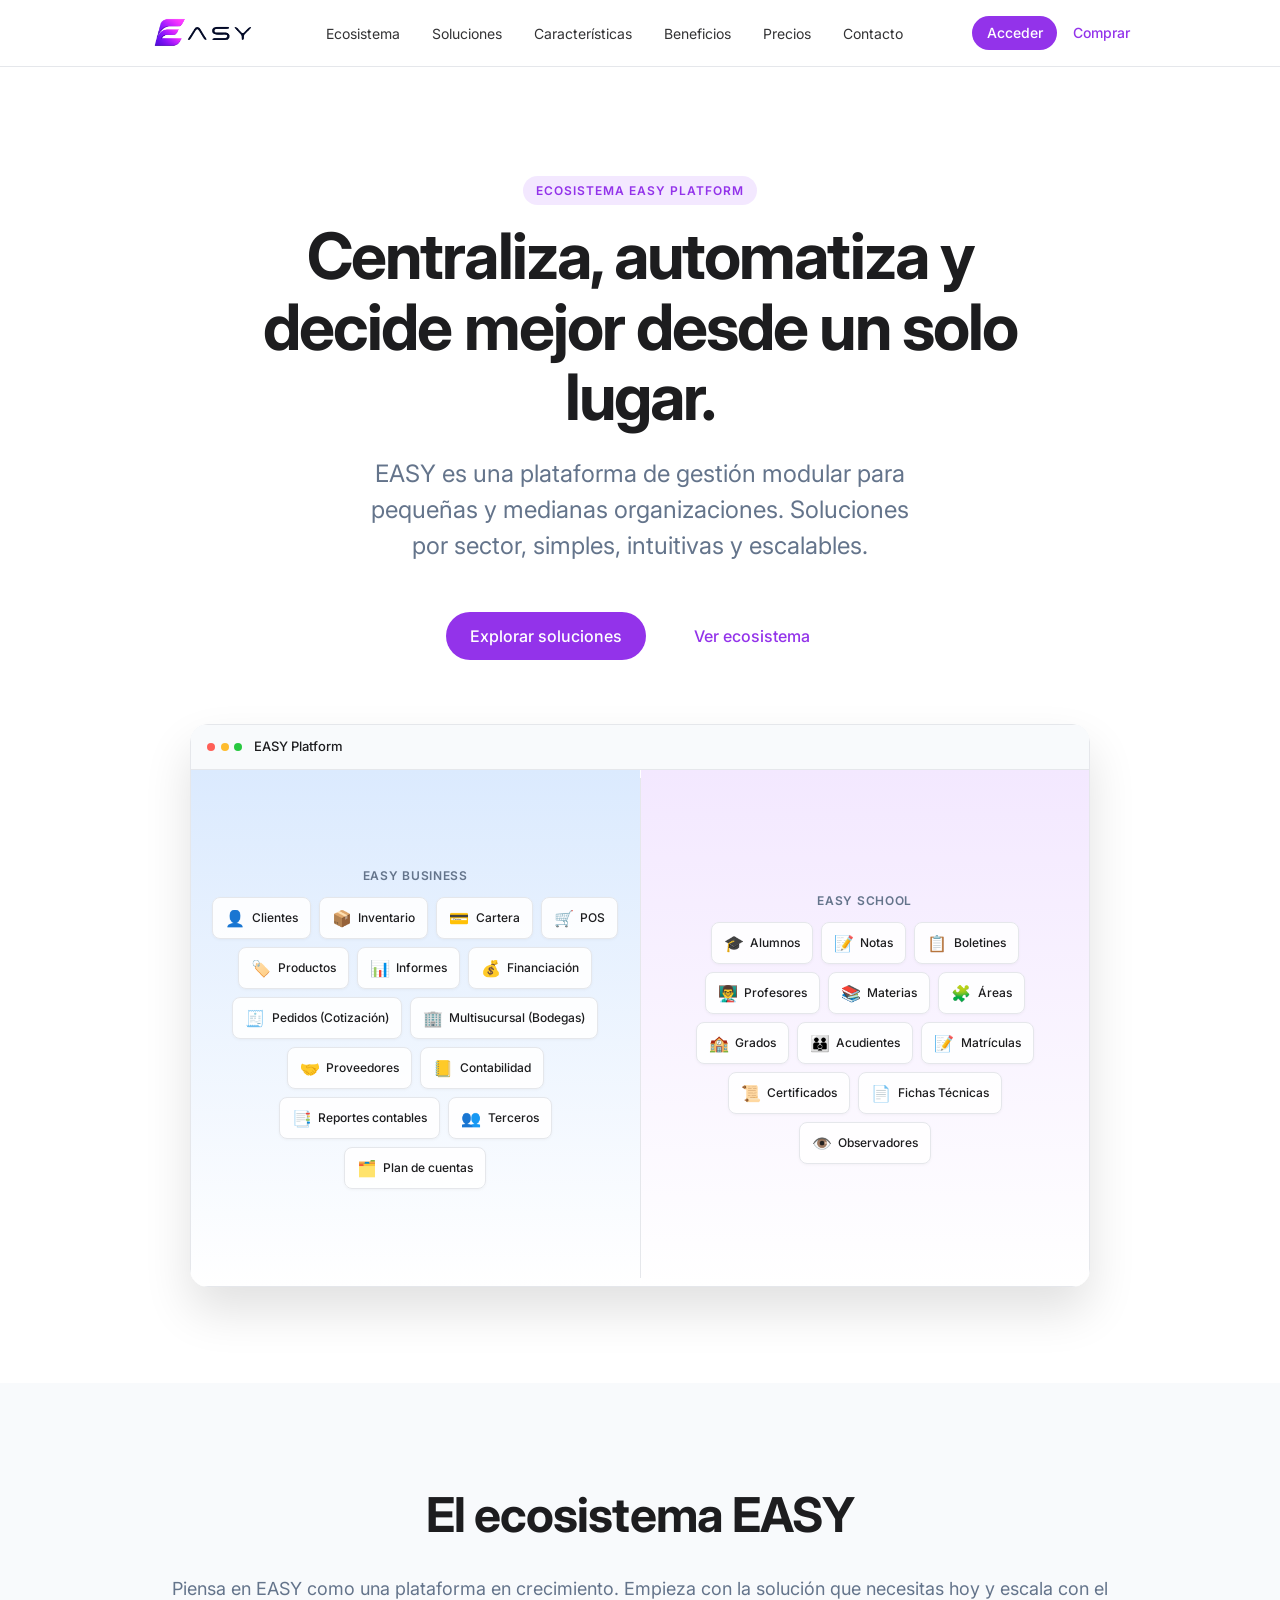
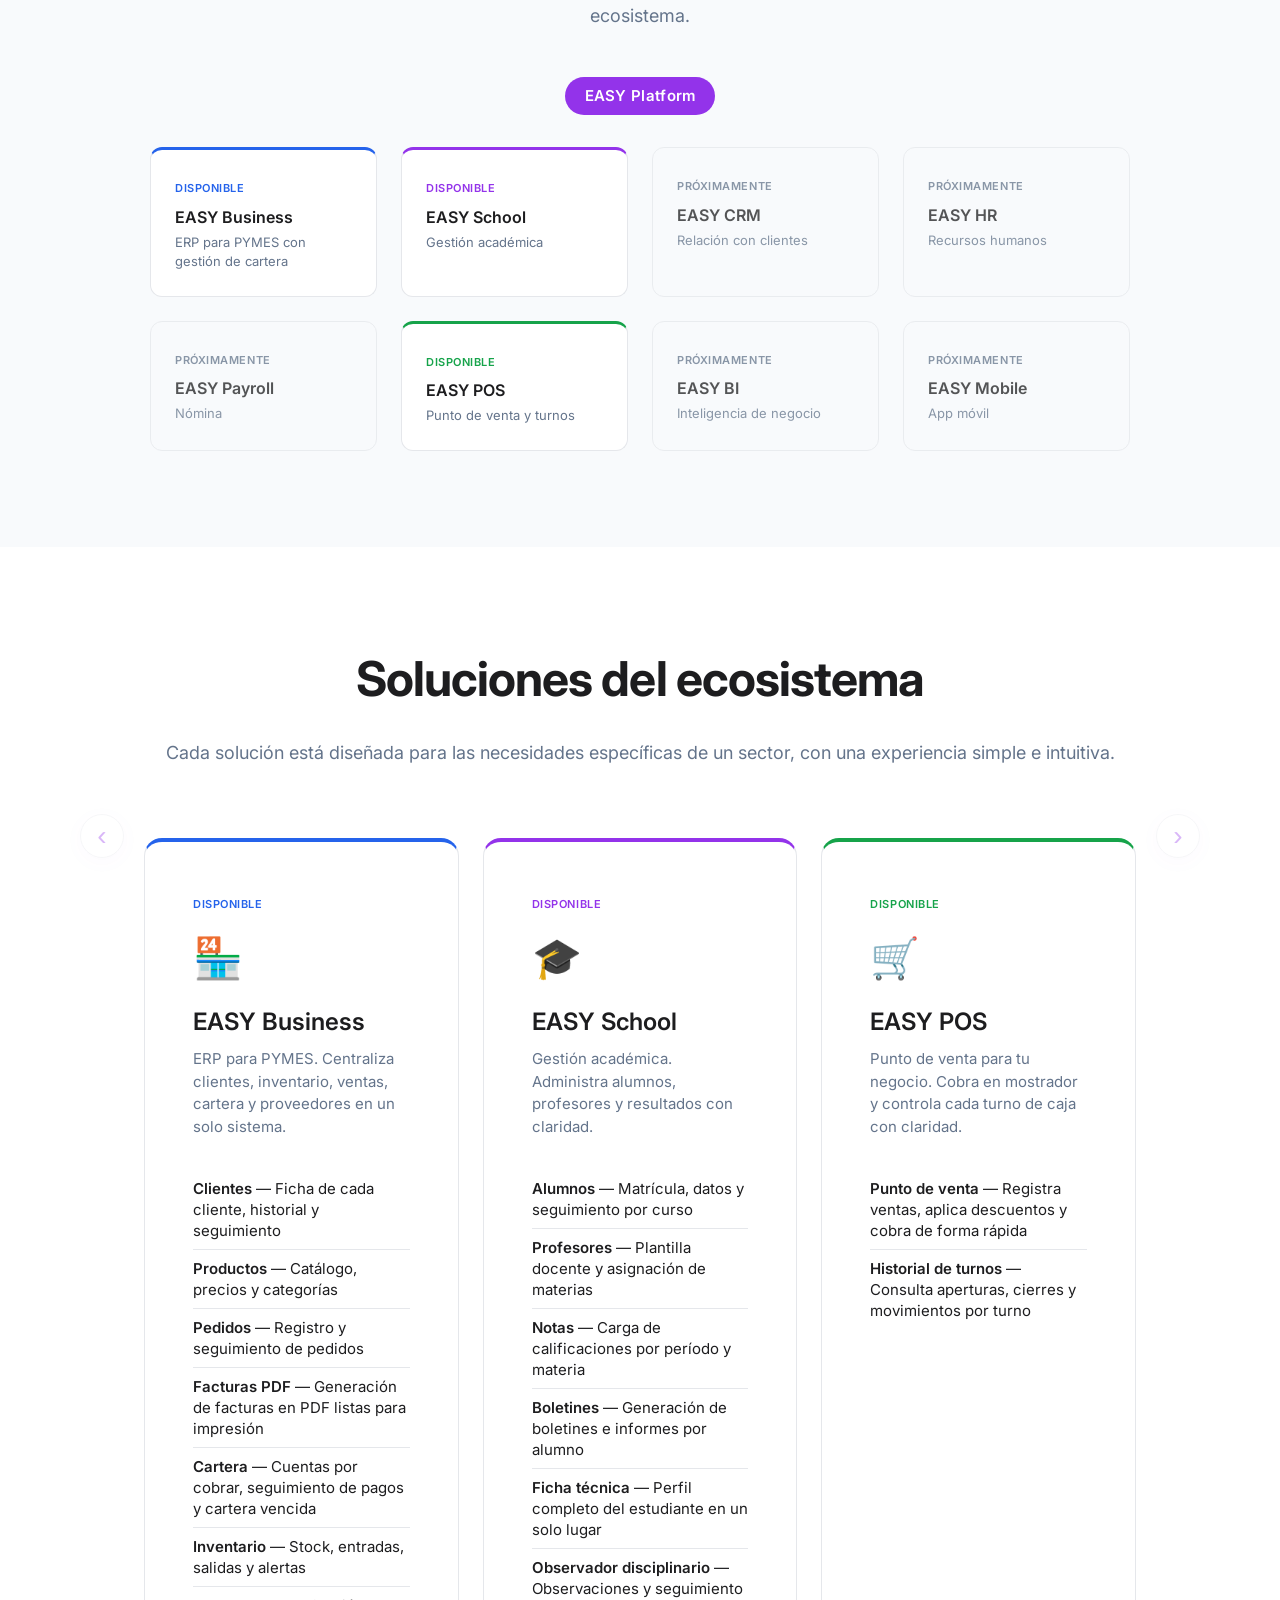
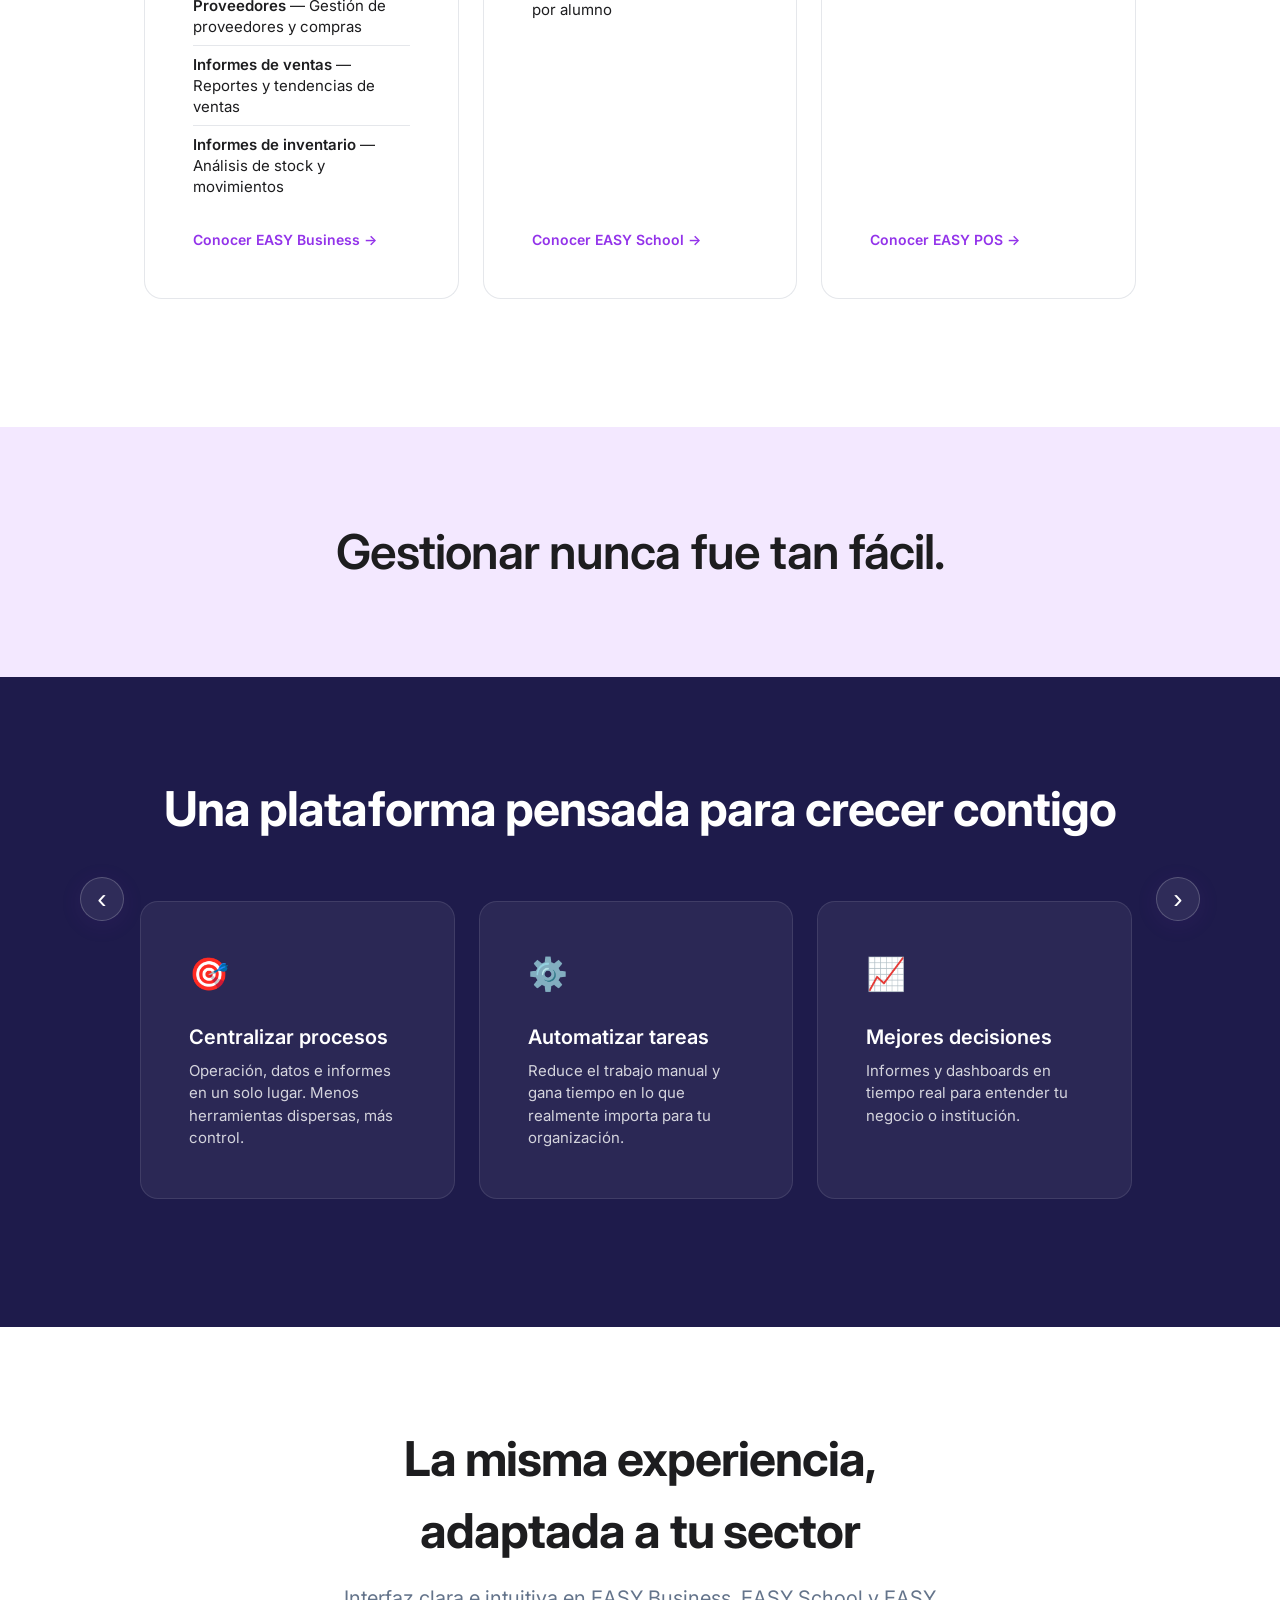
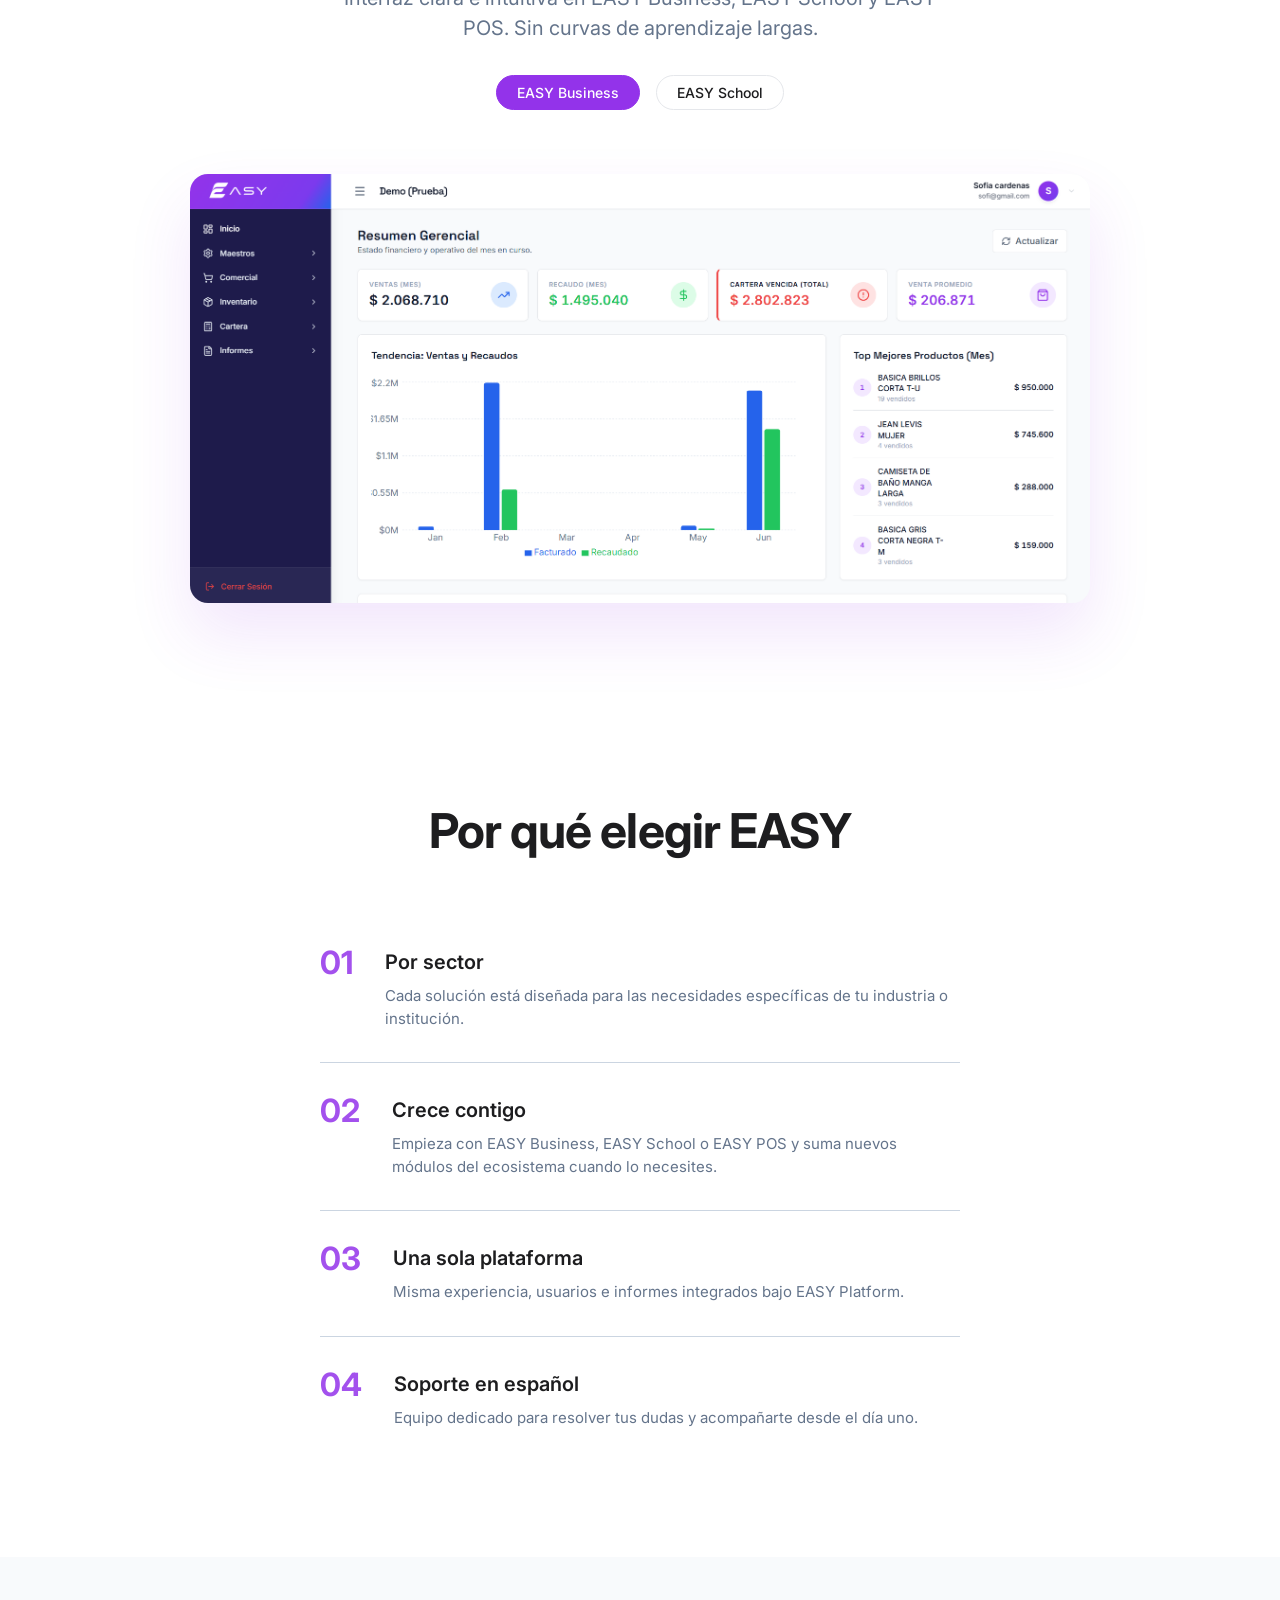
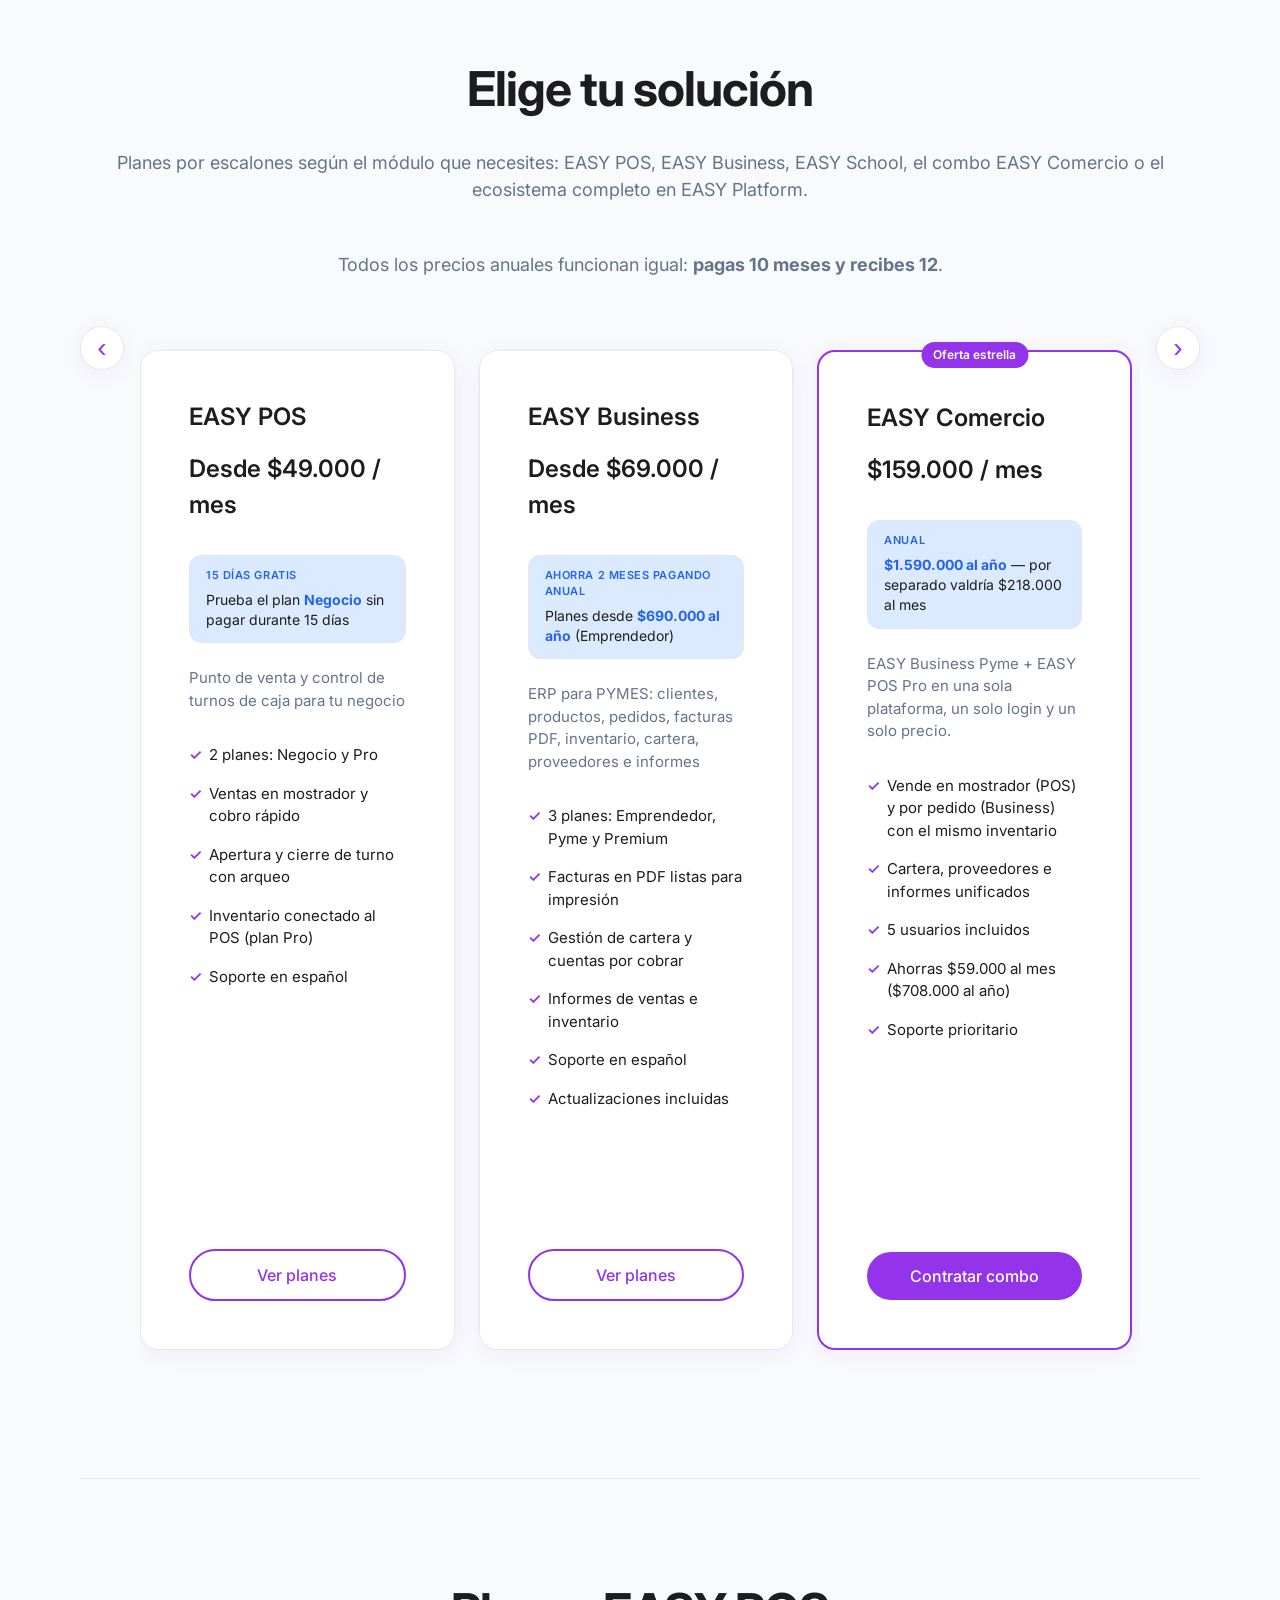
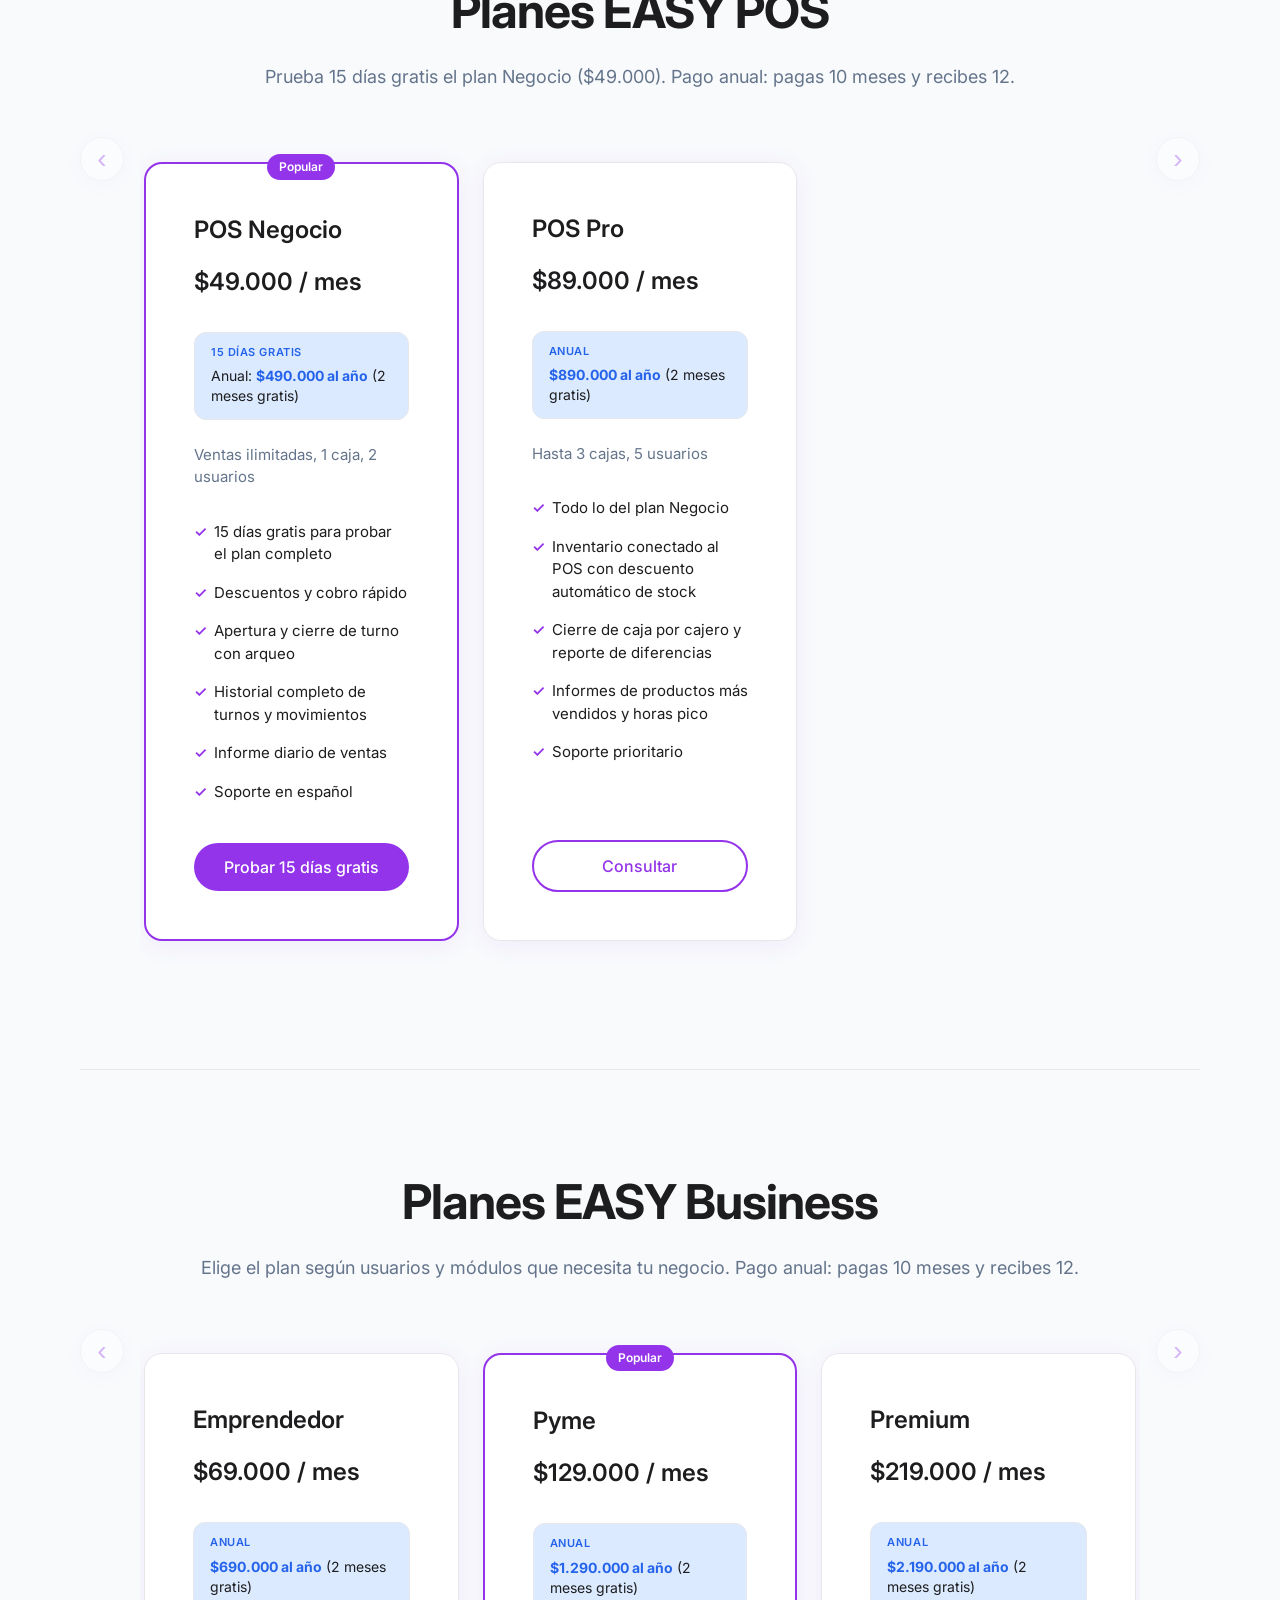
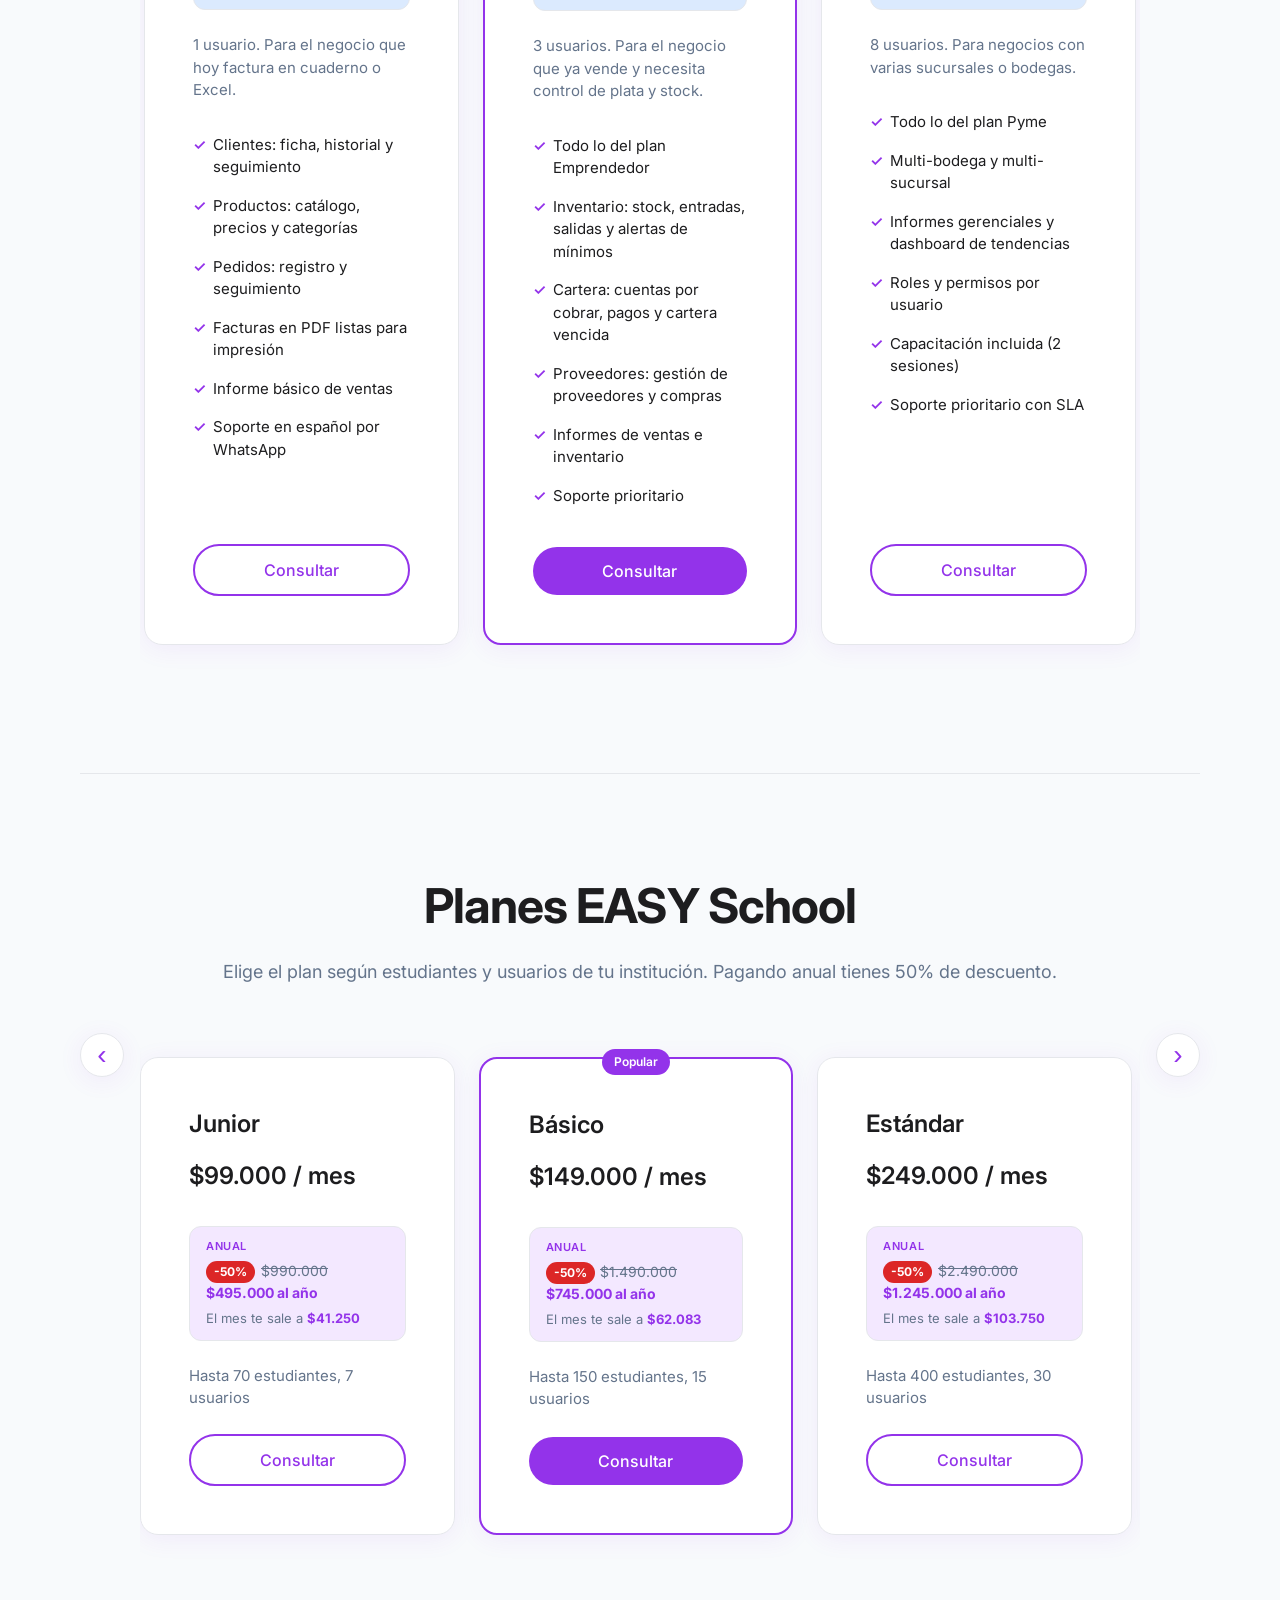
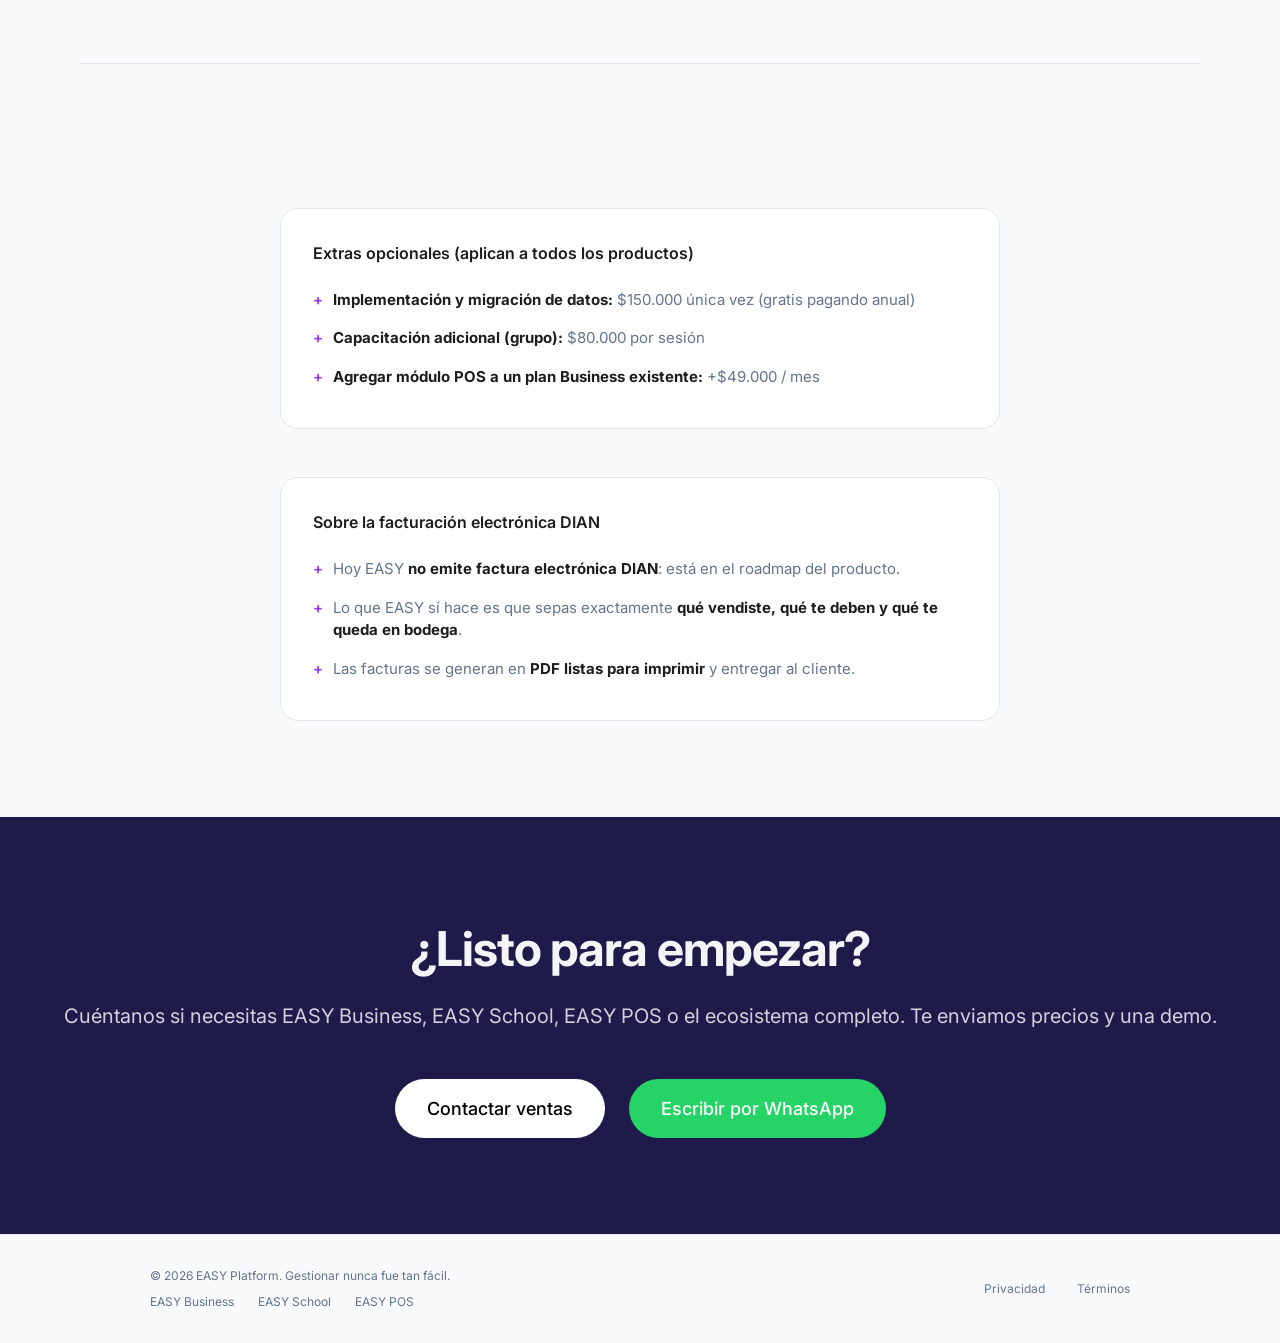
==== commit aafac6c4: "Se agregan nuevas tarjetas" ====
--- a/index.html
+++ b/index.html
@@ -167,6 +167,16 @@
                 <div class="mockup-card"><span class="mockup-card-icon">📦</span><span>Inventario</span></div>
                 <div class="mockup-card"><span class="mockup-card-icon">💳</span><span>Cartera</span></div>
                 <div class="mockup-card"><span class="mockup-card-icon">🛒</span><span>POS</span></div>
+                <div class="mockup-card"><span class="mockup-card-icon">🏷️</span><span>Productos</span></div>
+                <div class="mockup-card"><span class="mockup-card-icon">📊</span><span>Informes</span></div>
+                <div class="mockup-card"><span class="mockup-card-icon">💰</span><span>Financiación</span></div>
+                <div class="mockup-card"><span class="mockup-card-icon">🧾</span><span>Pedidos (Cotización)</span></div>
+                <div class="mockup-card"><span class="mockup-card-icon">🏢</span><span>Multisucursal (Bodegas)</span></div>
+                <div class="mockup-card"><span class="mockup-card-icon">🤝</span><span>Proveedores</span></div>
+                <div class="mockup-card"><span class="mockup-card-icon">📒</span><span>Contabilidad</span></div>
+                <div class="mockup-card"><span class="mockup-card-icon">📑</span><span>Reportes contables</span></div>
+                <div class="mockup-card"><span class="mockup-card-icon">👥</span><span>Terceros</span></div>
+                <div class="mockup-card"><span class="mockup-card-icon">🗂️</span><span>Plan de cuentas</span></div>
               </div>
             </div>
             <div class="mockup-divider"></div>
@@ -176,6 +186,15 @@
                 <div class="mockup-card"><span class="mockup-card-icon">🎓</span><span>Alumnos</span></div>
                 <div class="mockup-card"><span class="mockup-card-icon">📝</span><span>Notas</span></div>
                 <div class="mockup-card"><span class="mockup-card-icon">📋</span><span>Boletines</span></div>
+                <div class="mockup-card"><span class="mockup-card-icon">👨‍🏫</span><span>Profesores</span></div>
+                <div class="mockup-card"><span class="mockup-card-icon">📚</span><span>Materias</span></div>
+                <div class="mockup-card"><span class="mockup-card-icon">🧩</span><span>Áreas</span></div>
+                <div class="mockup-card"><span class="mockup-card-icon">🏫</span><span>Grados</span></div>
+                <div class="mockup-card"><span class="mockup-card-icon">👪</span><span>Acudientes</span></div>
+                <div class="mockup-card"><span class="mockup-card-icon">📝</span><span>Matrículas</span></div>
+                <div class="mockup-card"><span class="mockup-card-icon">📜</span><span>Certificados</span></div>
+                <div class="mockup-card"><span class="mockup-card-icon">📄</span><span>Fichas Técnicas</span></div>
+                <div class="mockup-card"><span class="mockup-card-icon">👁️</span><span>Observadores</span></div>
               </div>
             </div>
           </div>
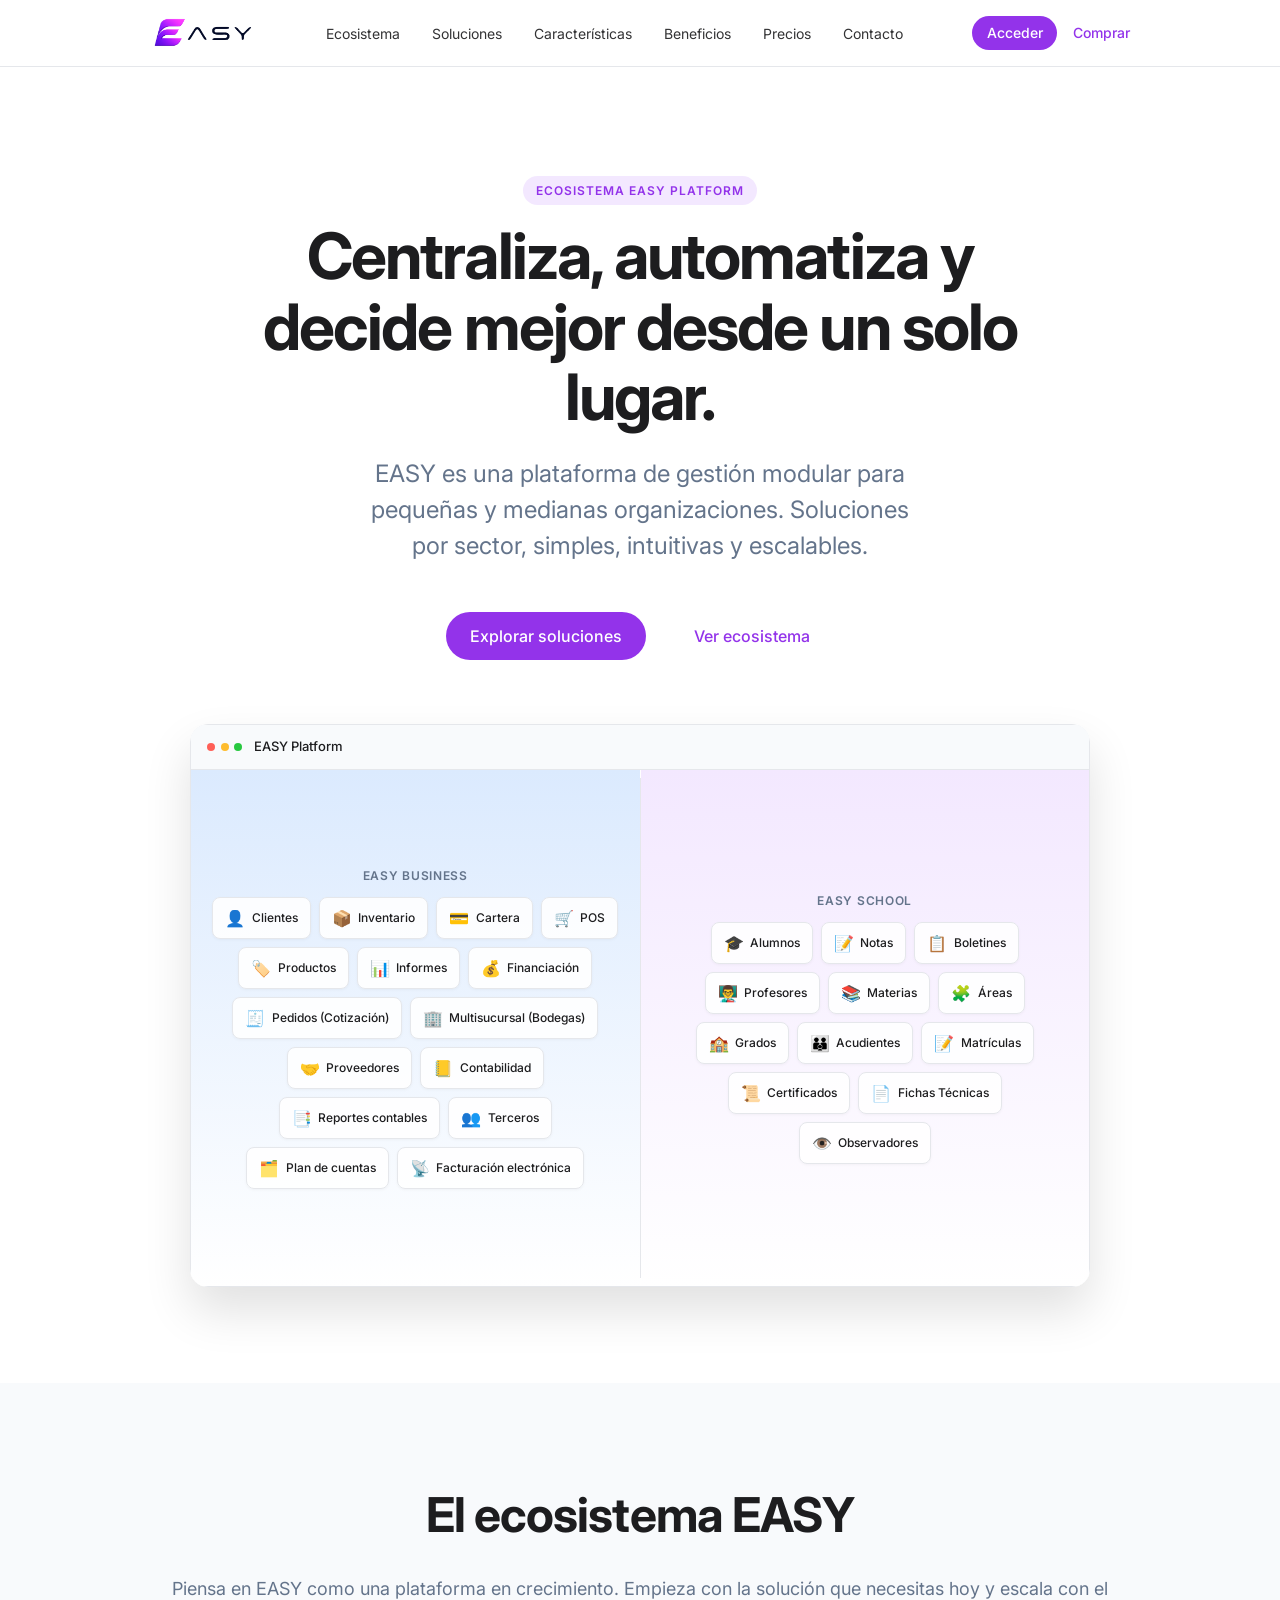
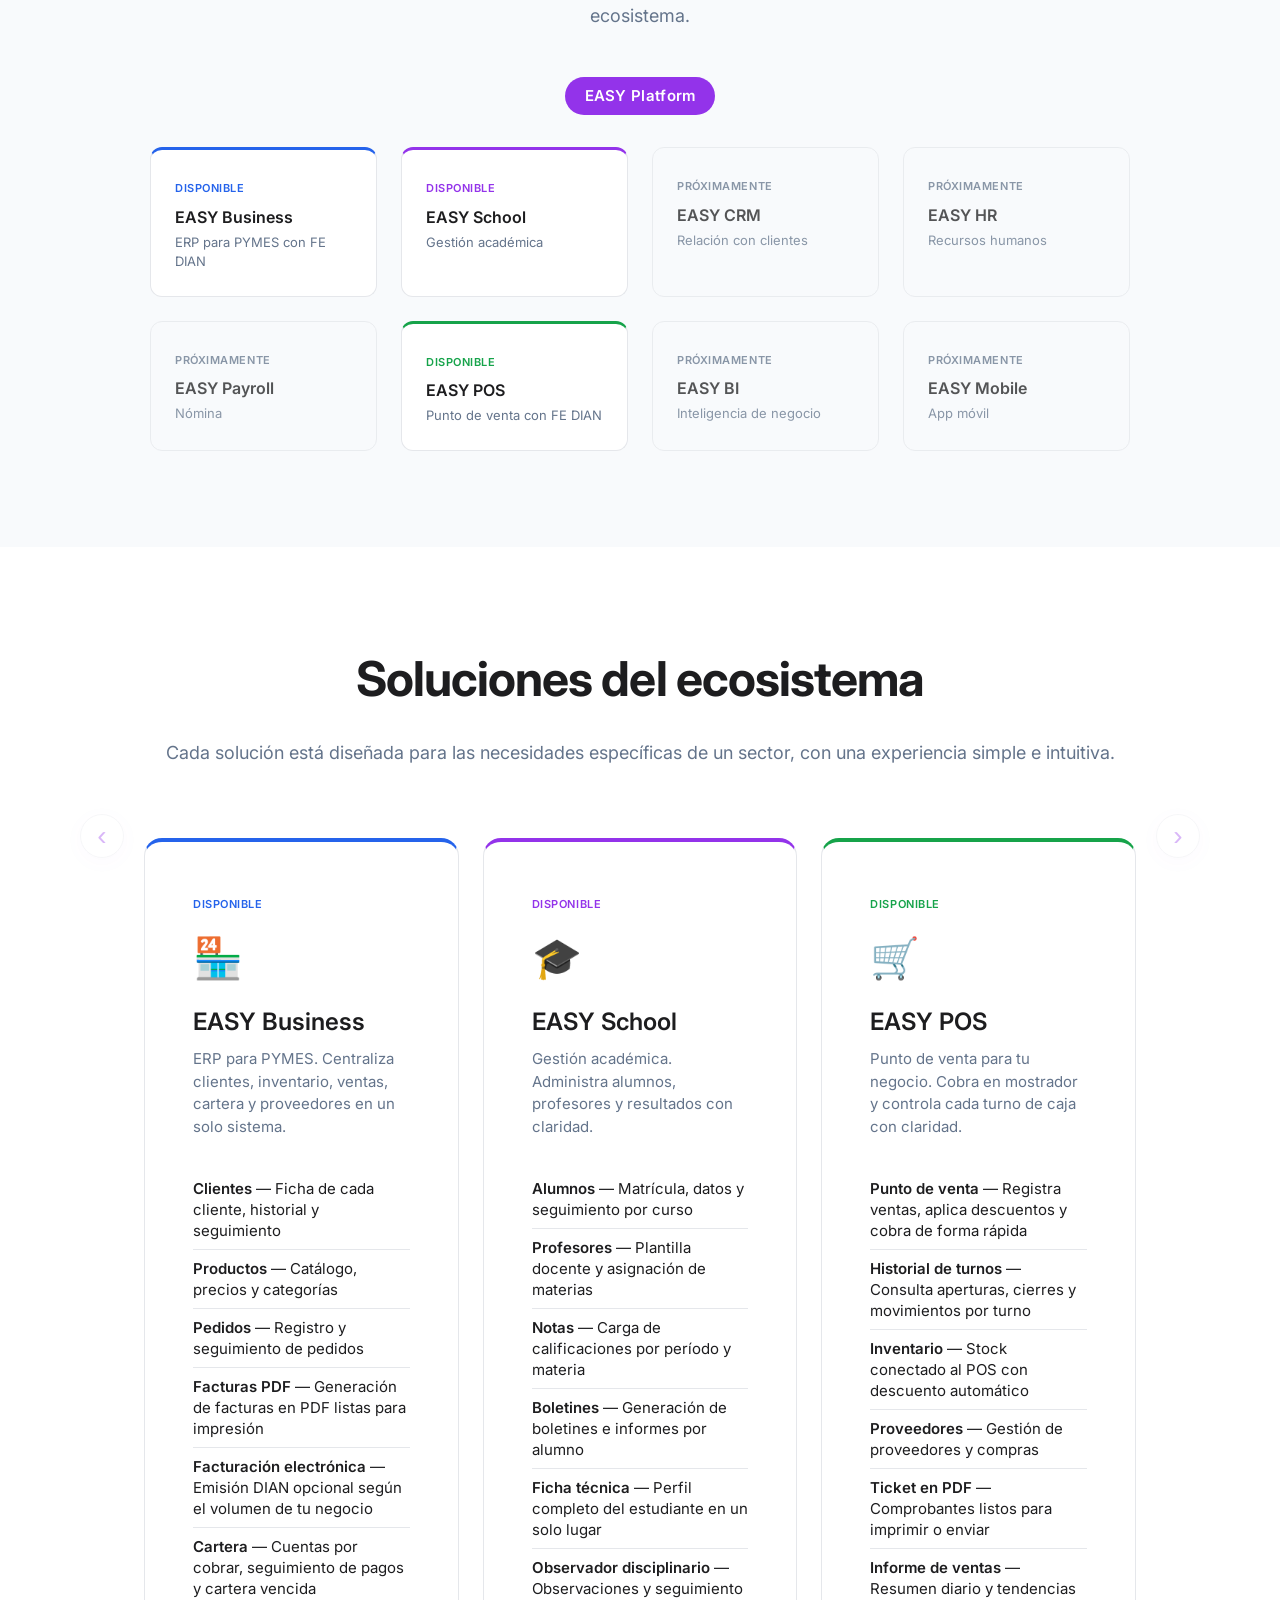
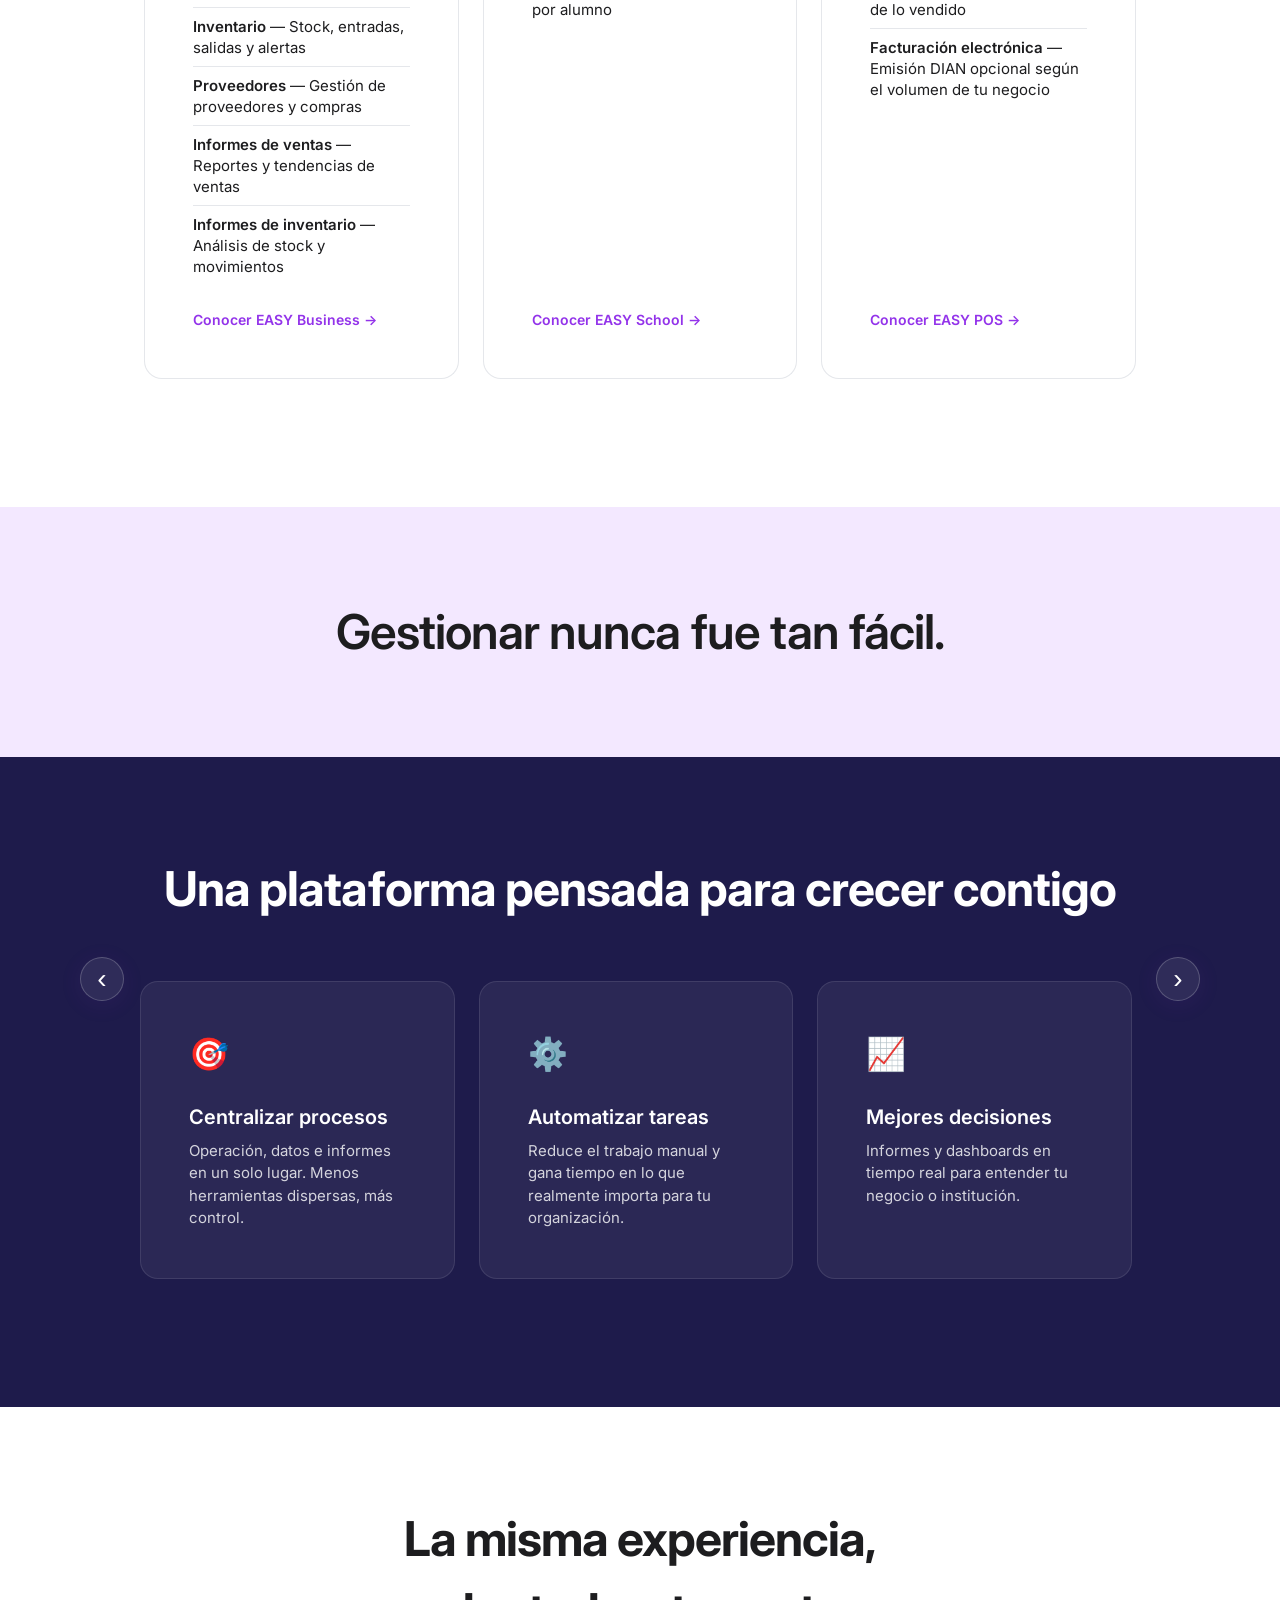
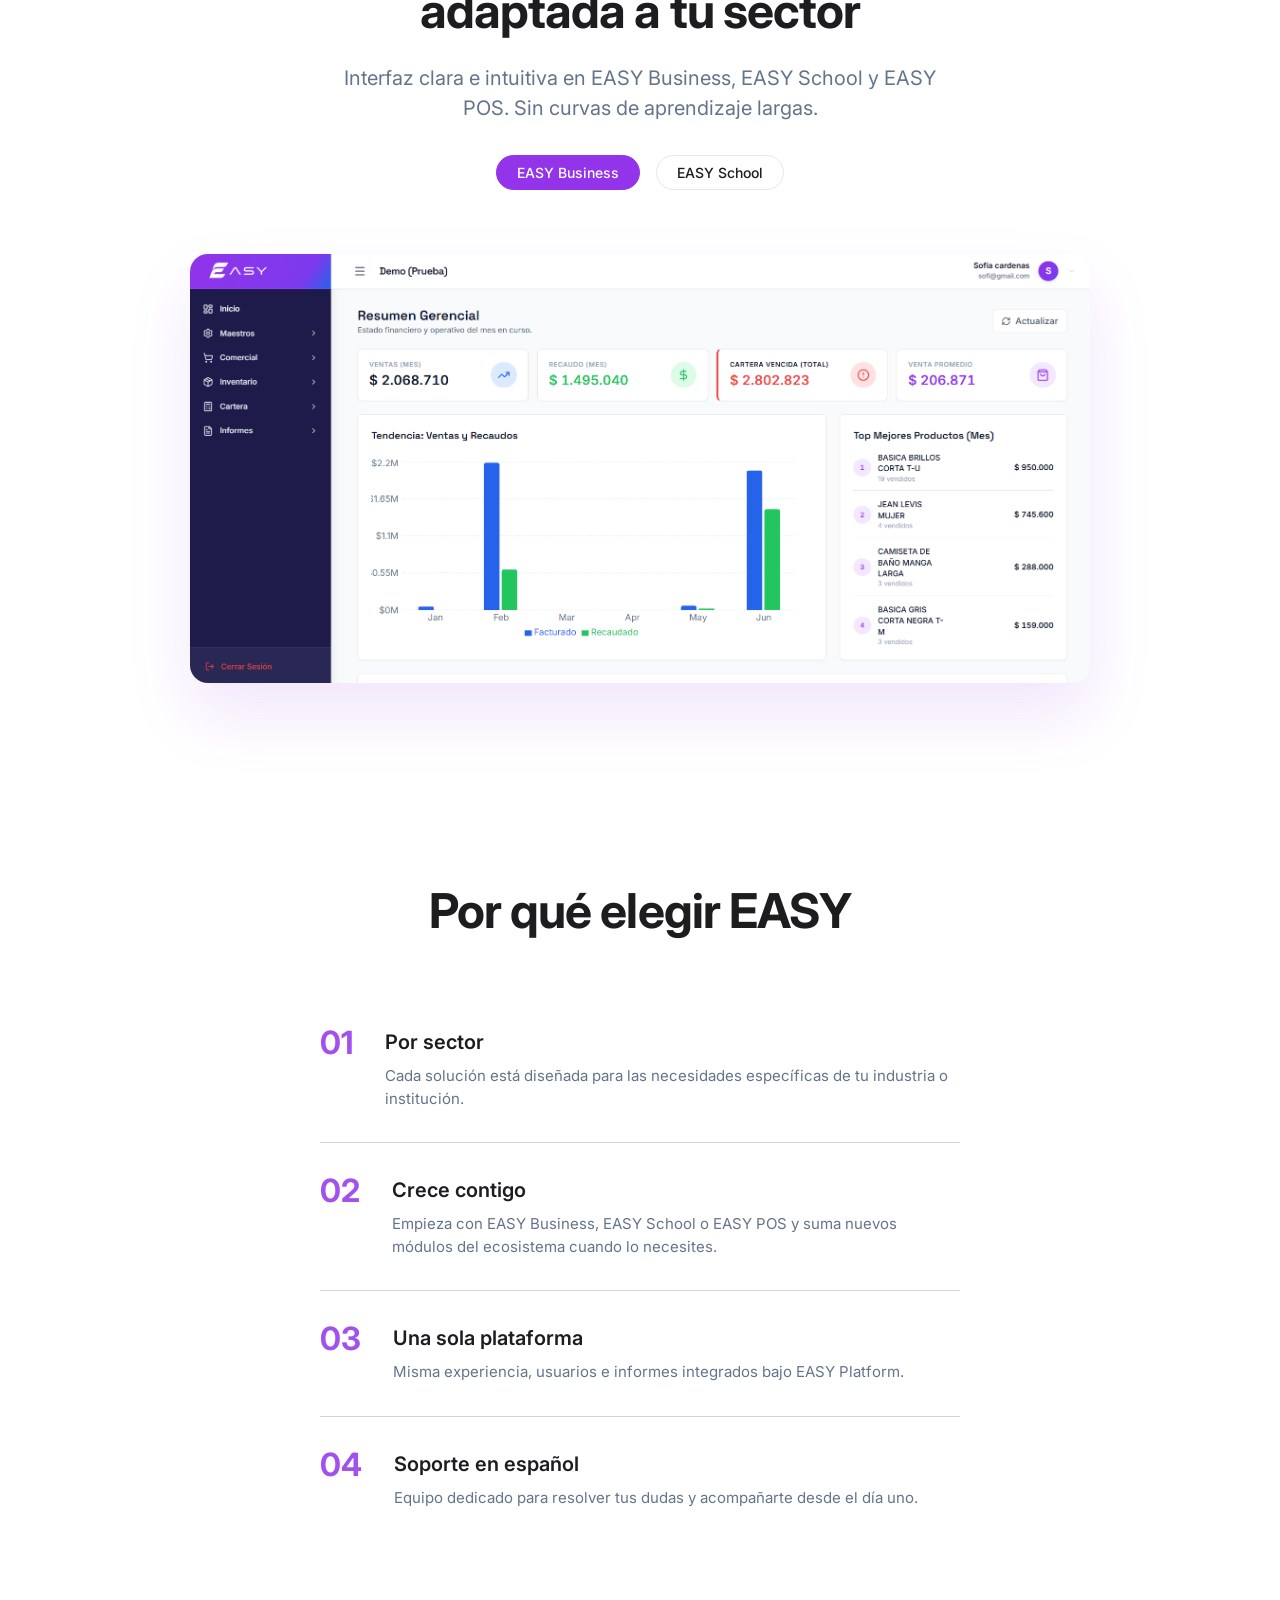
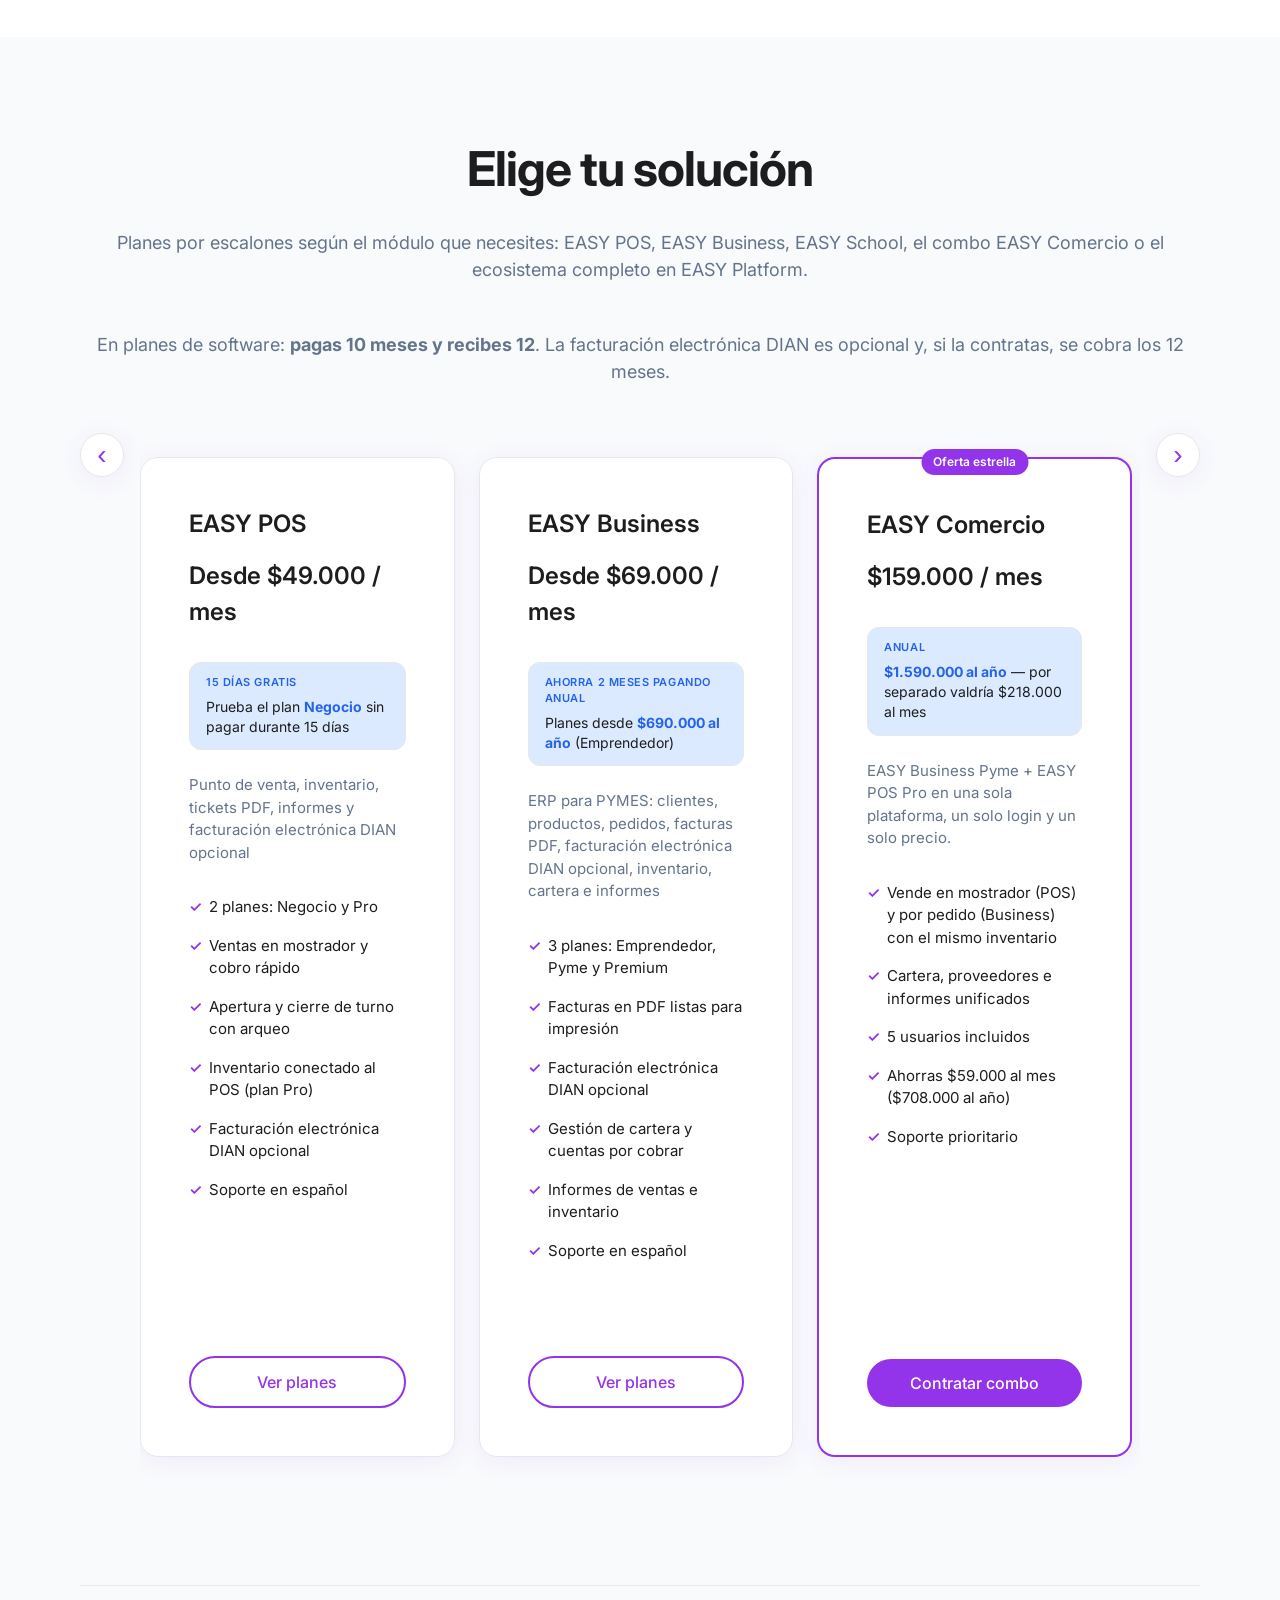
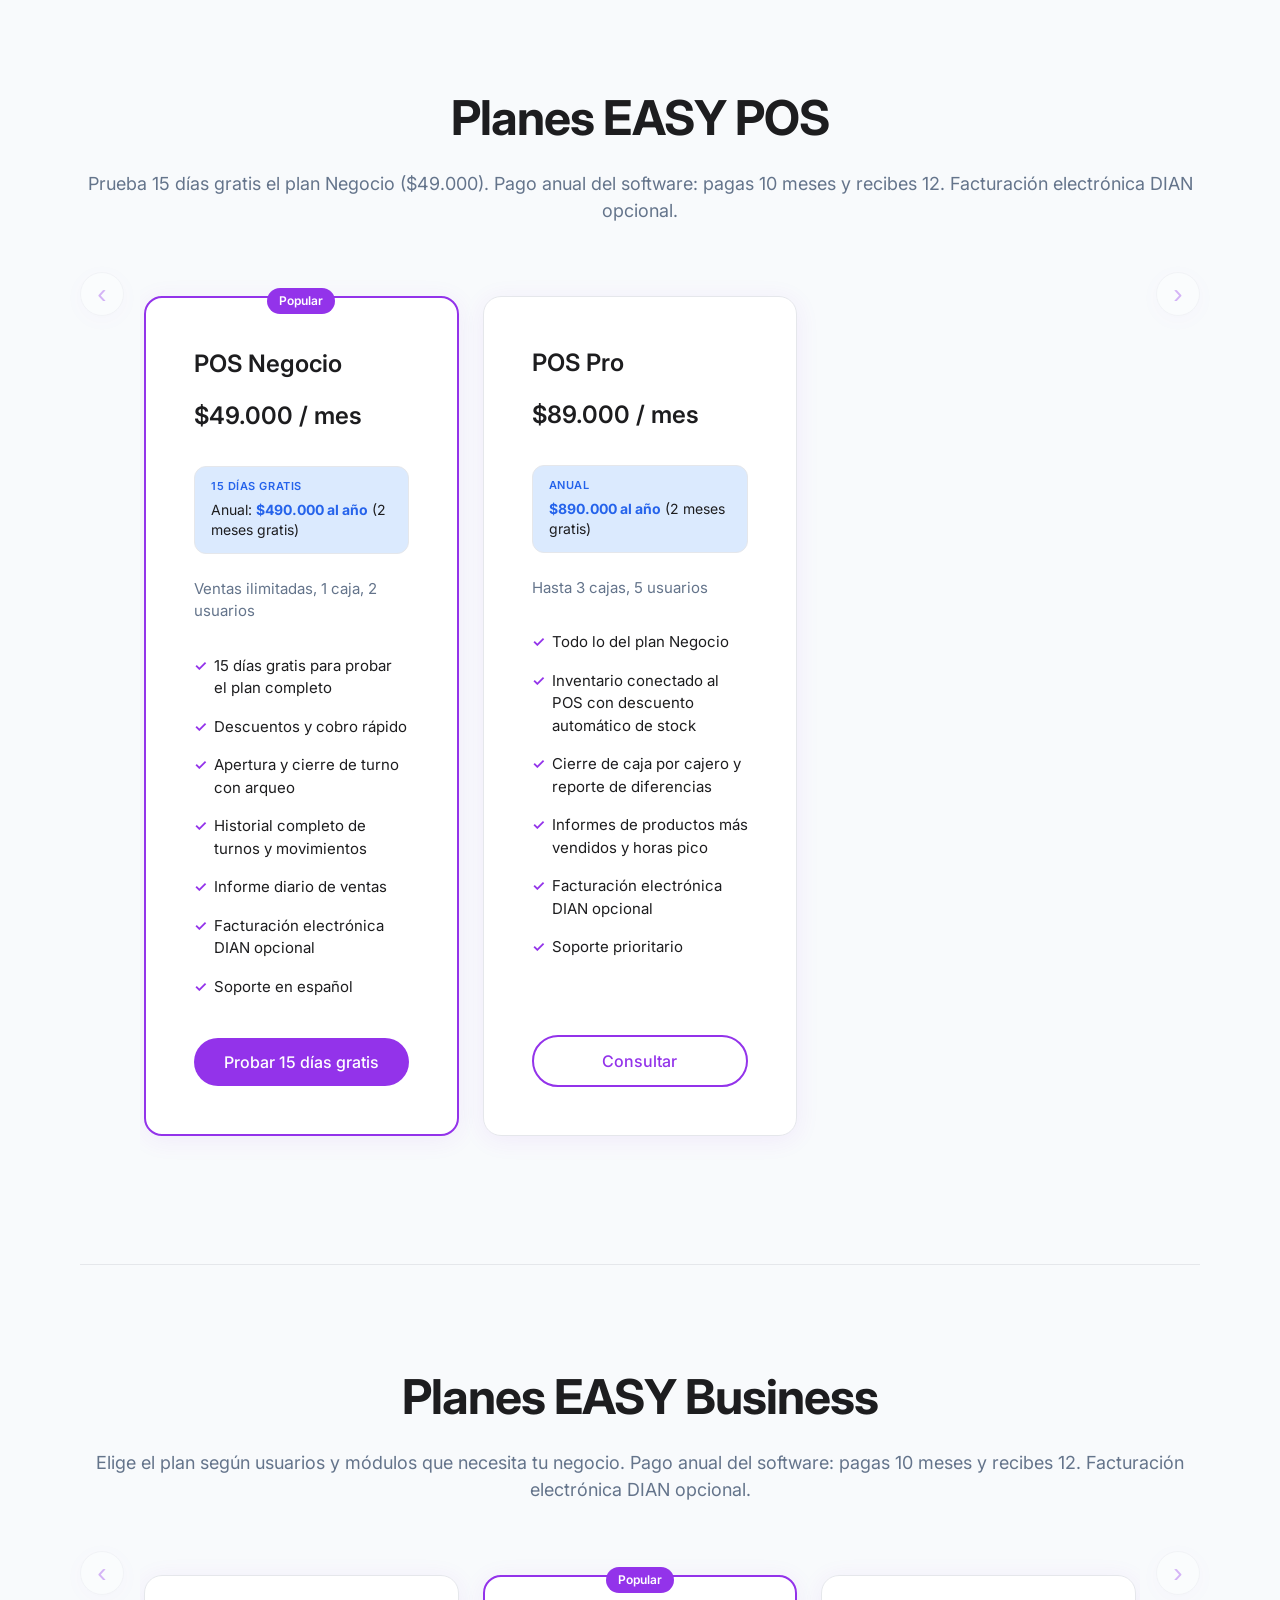
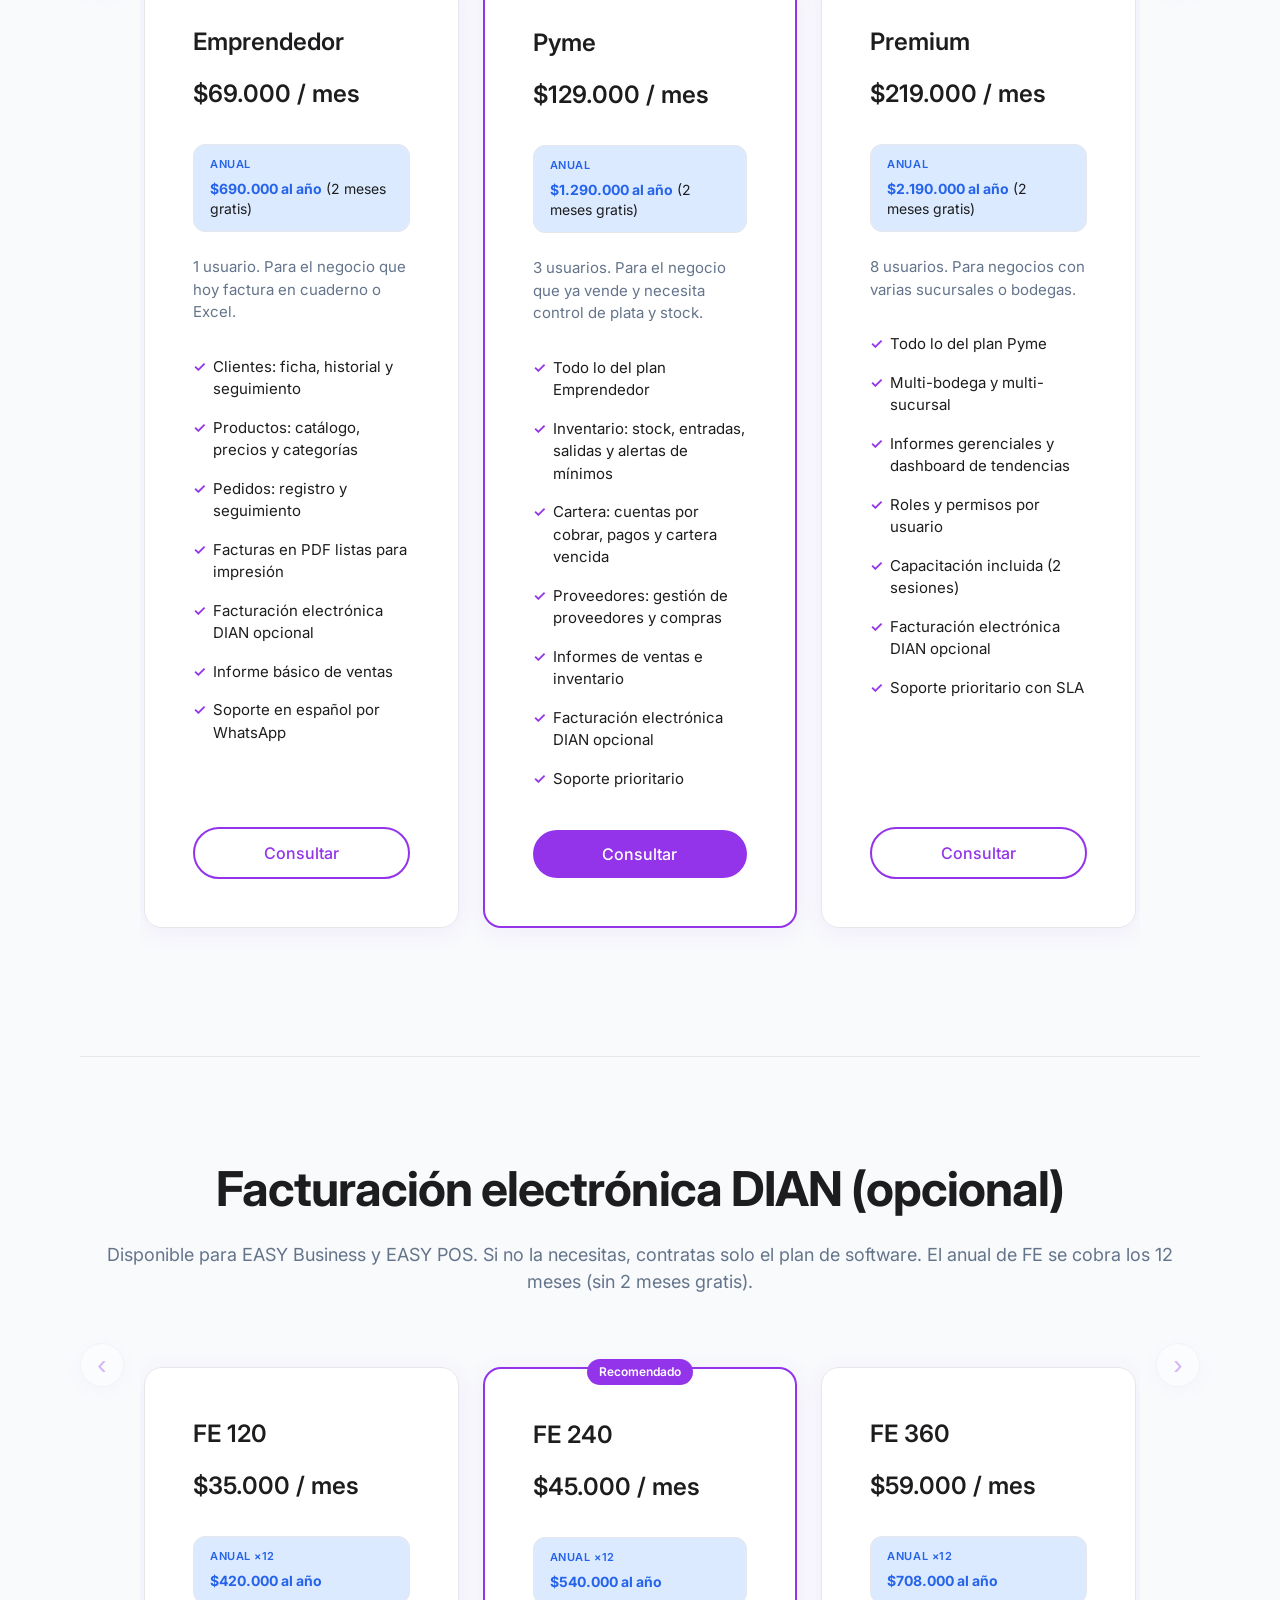
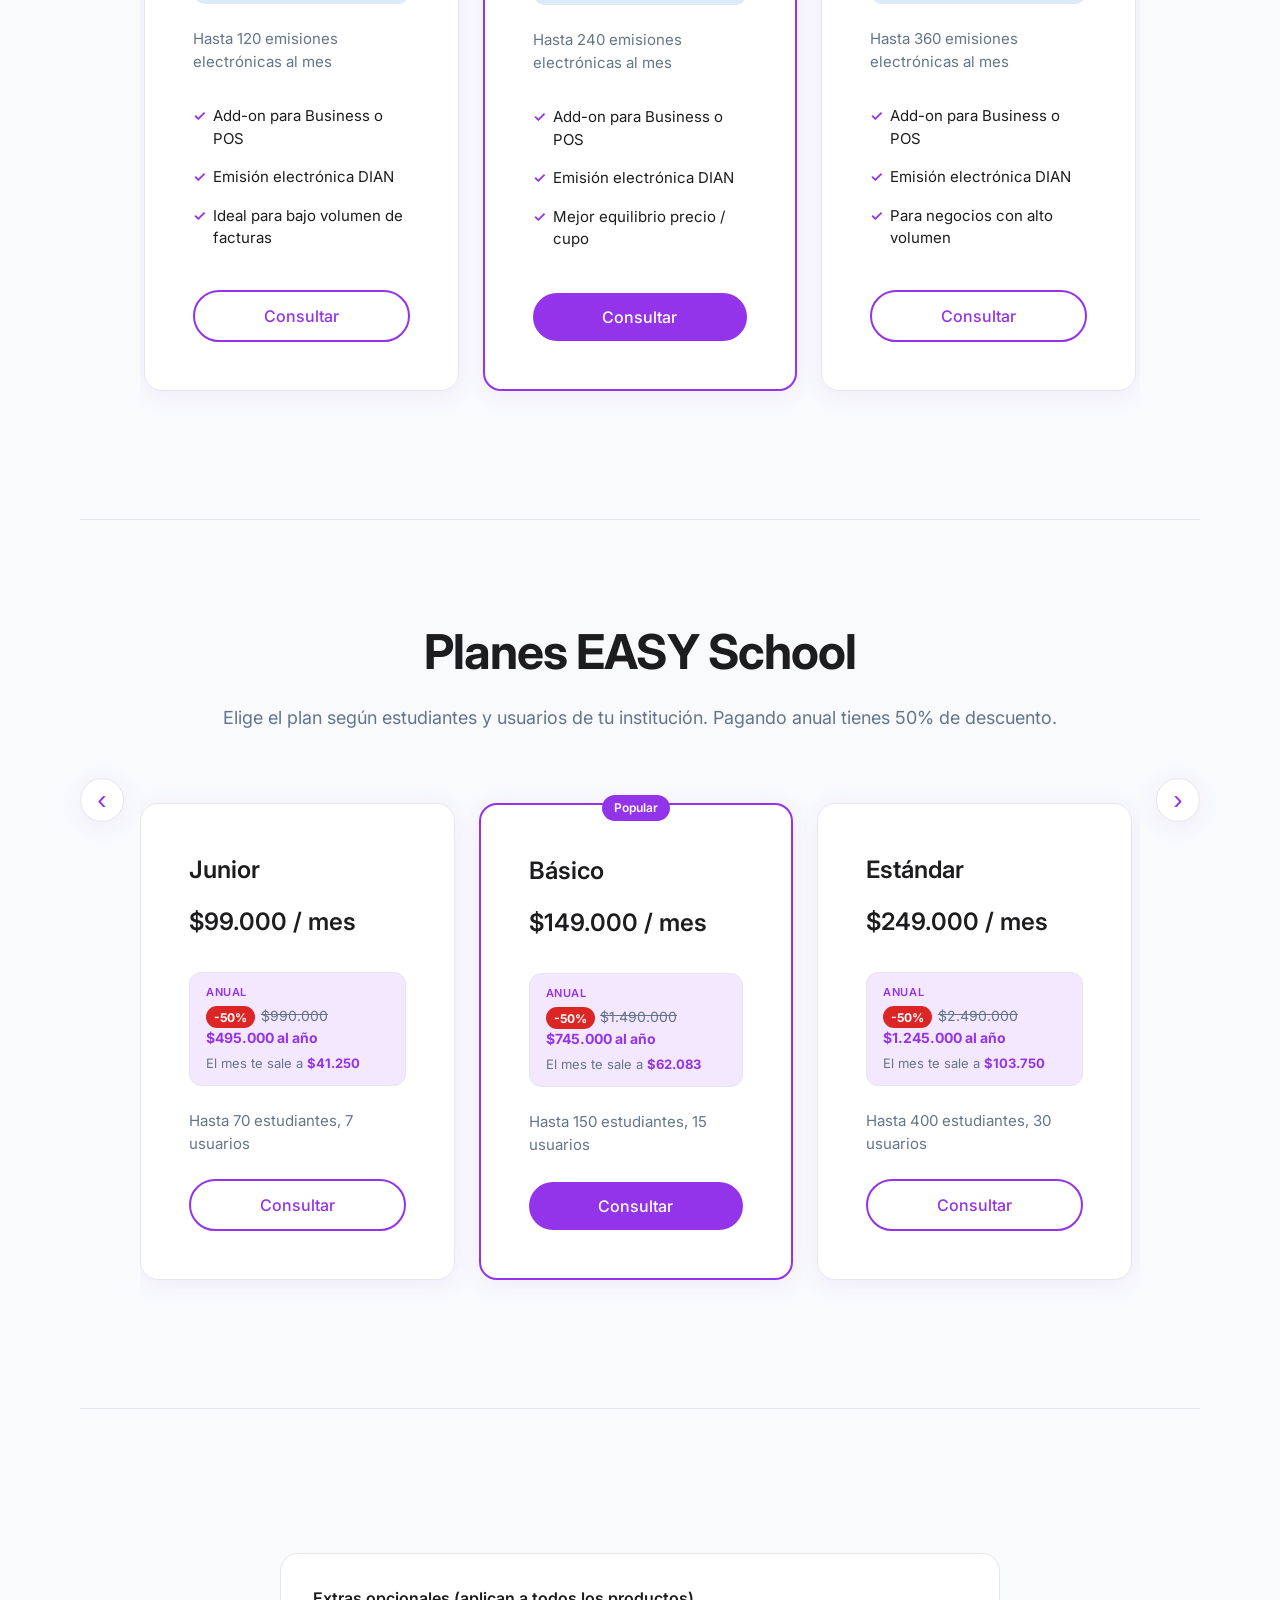
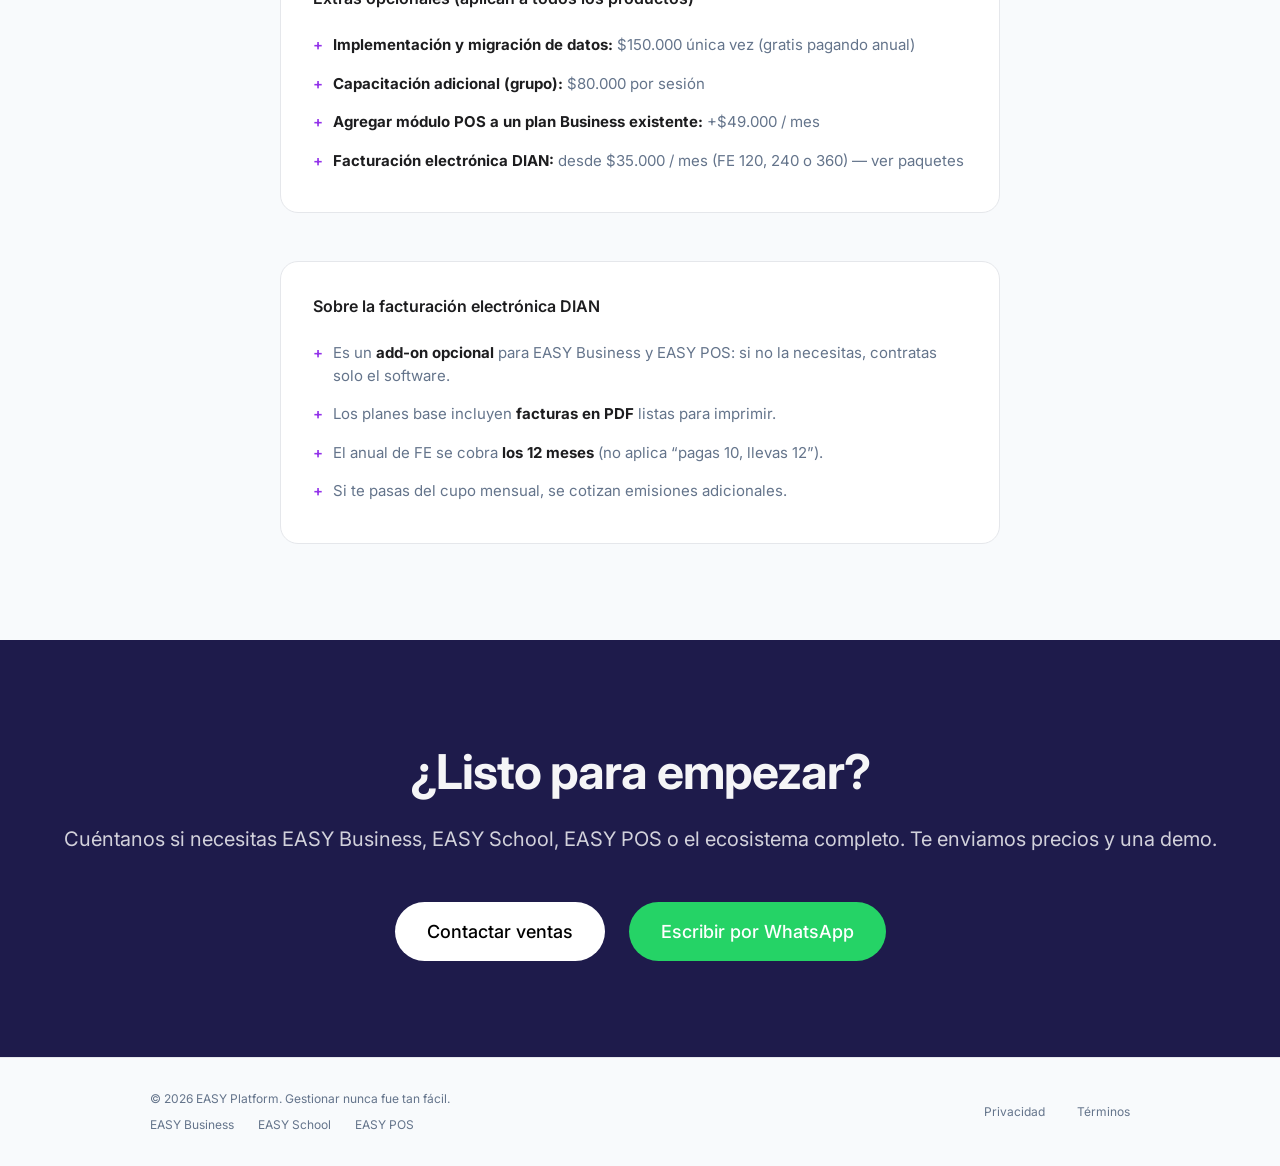
==== commit be3bd36f: "Se adicionan precios de FE" ====
--- a/index.html
+++ b/index.html
@@ -70,7 +70,7 @@
         "applicationSubCategory": "ERP",
         "operatingSystem": "Web",
         "url": "https://proyectoeasy.net/easy-business/",
-        "description": "ERP para PYMES con clientes, productos, pedidos, facturas PDF, inventario, cartera, proveedores e informes.",
+        "description": "ERP para PYMES con clientes, productos, pedidos, facturas PDF, facturación electrónica DIAN opcional, inventario, cartera, proveedores e informes.",
         "offers": {
           "@type": "AggregateOffer",
           "lowPrice": "69000",
@@ -105,7 +105,7 @@
         "applicationSubCategory": "Point of Sale",
         "operatingSystem": "Web",
         "url": "https://proyectoeasy.net/easy-pos/",
-        "description": "Punto de venta con historial de turnos para negocios. 15 días gratis del plan Negocio ($49.000/mes).",
+        "description": "Punto de venta con historial de turnos, inventario, ticket PDF, informes y facturación electrónica DIAN opcional. 15 días gratis del plan Negocio ($49.000/mes).",
         "offers": {
           "@type": "AggregateOffer",
           "lowPrice": "49000",
@@ -177,6 +177,7 @@
                 <div class="mockup-card"><span class="mockup-card-icon">📑</span><span>Reportes contables</span></div>
                 <div class="mockup-card"><span class="mockup-card-icon">👥</span><span>Terceros</span></div>
                 <div class="mockup-card"><span class="mockup-card-icon">🗂️</span><span>Plan de cuentas</span></div>
+                <div class="mockup-card"><span class="mockup-card-icon">📡</span><span>Facturación electrónica</span></div>
               </div>
             </div>
             <div class="mockup-divider"></div>
@@ -215,7 +216,7 @@
         <article class="ecosystem-card ecosystem-available">
           <span class="ecosystem-status">Disponible</span>
           <h3><a href="easy-business/">EASY Business</a></h3>
-          <p>ERP para PYMES con gestión de cartera</p>
+          <p>ERP para PYMES con FE DIAN</p>
         </article>
         <article class="ecosystem-card ecosystem-available ecosystem-school">
           <span class="ecosystem-status">Disponible</span>
@@ -240,7 +241,7 @@
         <article class="ecosystem-card ecosystem-available ecosystem-pos">
           <span class="ecosystem-status">Disponible</span>
           <h3><a href="easy-pos/">EASY POS</a></h3>
-          <p>Punto de venta y turnos</p>
+          <p>Punto de venta con FE DIAN</p>
         </article>
         <article class="ecosystem-card ecosystem-coming">
           <span class="ecosystem-status">Próximamente</span>
@@ -278,6 +279,7 @@
               <li><strong>Productos</strong> — Catálogo, precios y categorías</li>
               <li><strong>Pedidos</strong> — Registro y seguimiento de pedidos</li>
               <li><strong>Facturas PDF</strong> — Generación de facturas en PDF listas para impresión</li>
+              <li><strong>Facturación electrónica</strong> — Emisión DIAN opcional según el volumen de tu negocio</li>
               <li><strong>Cartera</strong> — Cuentas por cobrar, seguimiento de pagos y cartera vencida</li>
               <li><strong>Inventario</strong> — Stock, entradas, salidas y alertas</li>
               <li><strong>Proveedores</strong> — Gestión de proveedores y compras</li>
@@ -313,6 +315,11 @@
             <ul class="enfoque-features">
               <li><strong>Punto de venta</strong> — Registra ventas, aplica descuentos y cobra de forma rápida</li>
               <li><strong>Historial de turnos</strong> — Consulta aperturas, cierres y movimientos por turno</li>
+              <li><strong>Inventario</strong> — Stock conectado al POS con descuento automático</li>
+              <li><strong>Proveedores</strong> — Gestión de proveedores y compras</li>
+              <li><strong>Ticket en PDF</strong> — Comprobantes listos para imprimir o enviar</li>
+              <li><strong>Informe de ventas</strong> — Resumen diario y tendencias de lo vendido</li>
+              <li><strong>Facturación electrónica</strong> — Emisión DIAN opcional según el volumen de tu negocio</li>
             </ul>
             <a href="easy-pos/" class="module-related-link">Conocer EASY POS →</a>
           </article>
@@ -432,7 +439,7 @@
     <div class="section-content">
       <h2 class="section-title">Elige tu solución</h2>
       <p class="section-desc">Planes por escalones según el módulo que necesites: EASY POS, EASY Business, EASY School, el combo EASY Comercio o el ecosistema completo en EASY Platform.</p>
-      <p class="section-desc">Todos los precios anuales funcionan igual: <strong>pagas 10 meses y recibes 12</strong>.</p>
+      <p class="section-desc">En planes de software: <strong>pagas 10 meses y recibes 12</strong>. La facturación electrónica DIAN es opcional y, si la contratas, se cobra los 12 meses.</p>
       <div class="easy-carousel" data-easy-carousel>
         <button type="button" class="easy-carousel-nav" aria-label="Solución anterior" data-easy-carousel-prev>
           <span aria-hidden="true">‹</span>
@@ -447,12 +454,13 @@
               <span class="price-annual-badge">15 días gratis</span>
               Prueba el plan <strong>Negocio</strong> sin pagar durante 15 días
             </p>
-            <p class="price-desc">Punto de venta y control de turnos de caja para tu negocio</p>
+            <p class="price-desc">Punto de venta, inventario, tickets PDF, informes y facturación electrónica DIAN opcional</p>
             <ul class="price-features">
               <li>2 planes: Negocio y Pro</li>
               <li>Ventas en mostrador y cobro rápido</li>
               <li>Apertura y cierre de turno con arqueo</li>
               <li>Inventario conectado al POS (plan Pro)</li>
+              <li>Facturación electrónica DIAN opcional</li>
               <li>Soporte en español</li>
             </ul>
             <a href="#planes-pos" class="btn btn-outline">Ver planes</a>
@@ -466,14 +474,14 @@
               <span class="price-annual-badge">Ahorra 2 meses pagando anual</span>
               Planes desde <strong>$690.000 al año</strong> (Emprendedor)
             </p>
-            <p class="price-desc">ERP para PYMES: clientes, productos, pedidos, facturas PDF, inventario, cartera, proveedores e informes</p>
+            <p class="price-desc">ERP para PYMES: clientes, productos, pedidos, facturas PDF, facturación electrónica DIAN opcional, inventario, cartera e informes</p>
             <ul class="price-features">
               <li>3 planes: Emprendedor, Pyme y Premium</li>
               <li>Facturas en PDF listas para impresión</li>
+              <li>Facturación electrónica DIAN opcional</li>
               <li>Gestión de cartera y cuentas por cobrar</li>
               <li>Informes de ventas e inventario</li>
               <li>Soporte en español</li>
-              <li>Actualizaciones incluidas</li>
             </ul>
             <a href="#planes-business" class="btn btn-outline">Ver planes</a>
           </div>
@@ -563,7 +571,7 @@
 
       <div class="school-pricing-block" id="planes-pos">
         <h3 class="section-title">Planes EASY POS</h3>
-        <p class="section-desc">Prueba 15 días gratis el plan Negocio ($49.000). Pago anual: pagas 10 meses y recibes 12.</p>
+        <p class="section-desc">Prueba 15 días gratis el plan Negocio ($49.000). Pago anual del software: pagas 10 meses y recibes 12. Facturación electrónica DIAN opcional.</p>
         <div class="easy-carousel" data-easy-carousel>
           <button type="button" class="easy-carousel-nav" aria-label="Plan POS anterior" data-easy-carousel-prev>
             <span aria-hidden="true">‹</span>
@@ -586,6 +594,7 @@
                 <li>Apertura y cierre de turno con arqueo</li>
                 <li>Historial completo de turnos y movimientos</li>
                 <li>Informe diario de ventas</li>
+                <li>Facturación electrónica DIAN opcional</li>
                 <li>Soporte en español</li>
               </ul>
               <a href="#contacto" class="btn btn-primary">Probar 15 días gratis</a>
@@ -605,6 +614,7 @@
                 <li>Inventario conectado al POS con descuento automático de stock</li>
                 <li>Cierre de caja por cajero y reporte de diferencias</li>
                 <li>Informes de productos más vendidos y horas pico</li>
+                <li>Facturación electrónica DIAN opcional</li>
                 <li>Soporte prioritario</li>
               </ul>
               <a href="#contacto" class="btn btn-outline">Consultar</a>
@@ -618,7 +628,7 @@
 
       <div class="school-pricing-block" id="planes-business">
         <h3 class="section-title">Planes EASY Business</h3>
-        <p class="section-desc">Elige el plan según usuarios y módulos que necesita tu negocio. Pago anual: pagas 10 meses y recibes 12.</p>
+        <p class="section-desc">Elige el plan según usuarios y módulos que necesita tu negocio. Pago anual del software: pagas 10 meses y recibes 12. Facturación electrónica DIAN opcional.</p>
         <div class="easy-carousel" data-easy-carousel>
           <button type="button" class="easy-carousel-nav" aria-label="Plan Business anterior" data-easy-carousel-prev>
             <span aria-hidden="true">‹</span>
@@ -639,6 +649,7 @@
                 <li>Productos: catálogo, precios y categorías</li>
                 <li>Pedidos: registro y seguimiento</li>
                 <li>Facturas en PDF listas para impresión</li>
+                <li>Facturación electrónica DIAN opcional</li>
                 <li>Informe básico de ventas</li>
                 <li>Soporte en español por WhatsApp</li>
               </ul>
@@ -661,6 +672,7 @@
                 <li>Cartera: cuentas por cobrar, pagos y cartera vencida</li>
                 <li>Proveedores: gestión de proveedores y compras</li>
                 <li>Informes de ventas e inventario</li>
+                <li>Facturación electrónica DIAN opcional</li>
                 <li>Soporte prioritario</li>
               </ul>
               <a href="#contacto" class="btn btn-primary">Consultar</a>
@@ -681,12 +693,80 @@
                 <li>Informes gerenciales y dashboard de tendencias</li>
                 <li>Roles y permisos por usuario</li>
                 <li>Capacitación incluida (2 sesiones)</li>
+                <li>Facturación electrónica DIAN opcional</li>
                 <li>Soporte prioritario con SLA</li>
               </ul>
               <a href="#contacto" class="btn btn-outline">Consultar</a>
             </div>
           </div>
           <button type="button" class="easy-carousel-nav" aria-label="Plan Business siguiente" data-easy-carousel-next>
+            <span aria-hidden="true">›</span>
+          </button>
+        </div>
+      </div>
+
+      <div class="school-pricing-block" id="planes-fe">
+        <h3 class="section-title">Facturación electrónica DIAN (opcional)</h3>
+        <p class="section-desc">Disponible para EASY Business y EASY POS. Si no la necesitas, contratas solo el plan de software. El anual de FE se cobra los 12 meses (sin 2 meses gratis).</p>
+        <div class="easy-carousel" data-easy-carousel>
+          <button type="button" class="easy-carousel-nav" aria-label="Paquete FE anterior" data-easy-carousel-prev>
+            <span aria-hidden="true">‹</span>
+          </button>
+          <div class="easy-carousel-track" data-easy-carousel-track tabindex="0" role="region" aria-label="Paquetes de facturación electrónica">
+            <div class="pricing-card">
+              <h3>FE 120</h3>
+              <div class="price">
+                <span class="price-custom">$35.000 / mes</span>
+              </div>
+              <p class="price-annual">
+                <span class="price-annual-badge">Anual ×12</span>
+                <strong>$420.000 al año</strong>
+              </p>
+              <p class="price-desc">Hasta 120 emisiones electrónicas al mes</p>
+              <ul class="price-features">
+                <li>Add-on para Business o POS</li>
+                <li>Emisión electrónica DIAN</li>
+                <li>Ideal para bajo volumen de facturas</li>
+              </ul>
+              <a href="#contacto" class="btn btn-outline">Consultar</a>
+            </div>
+            <div class="pricing-card pricing-card-featured">
+              <span class="badge">Recomendado</span>
+              <h3>FE 240</h3>
+              <div class="price">
+                <span class="price-custom">$45.000 / mes</span>
+              </div>
+              <p class="price-annual">
+                <span class="price-annual-badge">Anual ×12</span>
+                <strong>$540.000 al año</strong>
+              </p>
+              <p class="price-desc">Hasta 240 emisiones electrónicas al mes</p>
+              <ul class="price-features">
+                <li>Add-on para Business o POS</li>
+                <li>Emisión electrónica DIAN</li>
+                <li>Mejor equilibrio precio / cupo</li>
+              </ul>
+              <a href="#contacto" class="btn btn-primary">Consultar</a>
+            </div>
+            <div class="pricing-card">
+              <h3>FE 360</h3>
+              <div class="price">
+                <span class="price-custom">$59.000 / mes</span>
+              </div>
+              <p class="price-annual">
+                <span class="price-annual-badge">Anual ×12</span>
+                <strong>$708.000 al año</strong>
+              </p>
+              <p class="price-desc">Hasta 360 emisiones electrónicas al mes</p>
+              <ul class="price-features">
+                <li>Add-on para Business o POS</li>
+                <li>Emisión electrónica DIAN</li>
+                <li>Para negocios con alto volumen</li>
+              </ul>
+              <a href="#contacto" class="btn btn-outline">Consultar</a>
+            </div>
+          </div>
+          <button type="button" class="easy-carousel-nav" aria-label="Paquete FE siguiente" data-easy-carousel-next>
             <span aria-hidden="true">›</span>
           </button>
         </div>
@@ -767,14 +847,16 @@
             <li><strong>Implementación y migración de datos:</strong> $150.000 única vez (gratis pagando anual)</li>
             <li><strong>Capacitación adicional (grupo):</strong> $80.000 por sesión</li>
             <li><strong>Agregar módulo POS a un plan Business existente:</strong> +$49.000 / mes</li>
+            <li><strong>Facturación electrónica DIAN:</strong> desde $35.000 / mes (FE 120, 240 o 360) — ver <a href="#planes-fe">paquetes</a></li>
           </ul>
         </div>
         <div class="school-pricing-extras">
           <h4>Sobre la facturación electrónica DIAN</h4>
           <ul>
-            <li>Hoy EASY <strong>no emite factura electrónica DIAN</strong>: está en el roadmap del producto.</li>
-            <li>Lo que EASY sí hace es que sepas exactamente <strong>qué vendiste, qué te deben y qué te queda en bodega</strong>.</li>
-            <li>Las facturas se generan en <strong>PDF listas para imprimir</strong> y entregar al cliente.</li>
+            <li>Es un <strong>add-on opcional</strong> para EASY Business y EASY POS: si no la necesitas, contratas solo el software.</li>
+            <li>Los planes base incluyen <strong>facturas en PDF</strong> listas para imprimir.</li>
+            <li>El anual de FE se cobra <strong>los 12 meses</strong> (no aplica “pagas 10, llevas 12”).</li>
+            <li>Si te pasas del cupo mensual, se cotizan emisiones adicionales.</li>
           </ul>
         </div>
       </div>
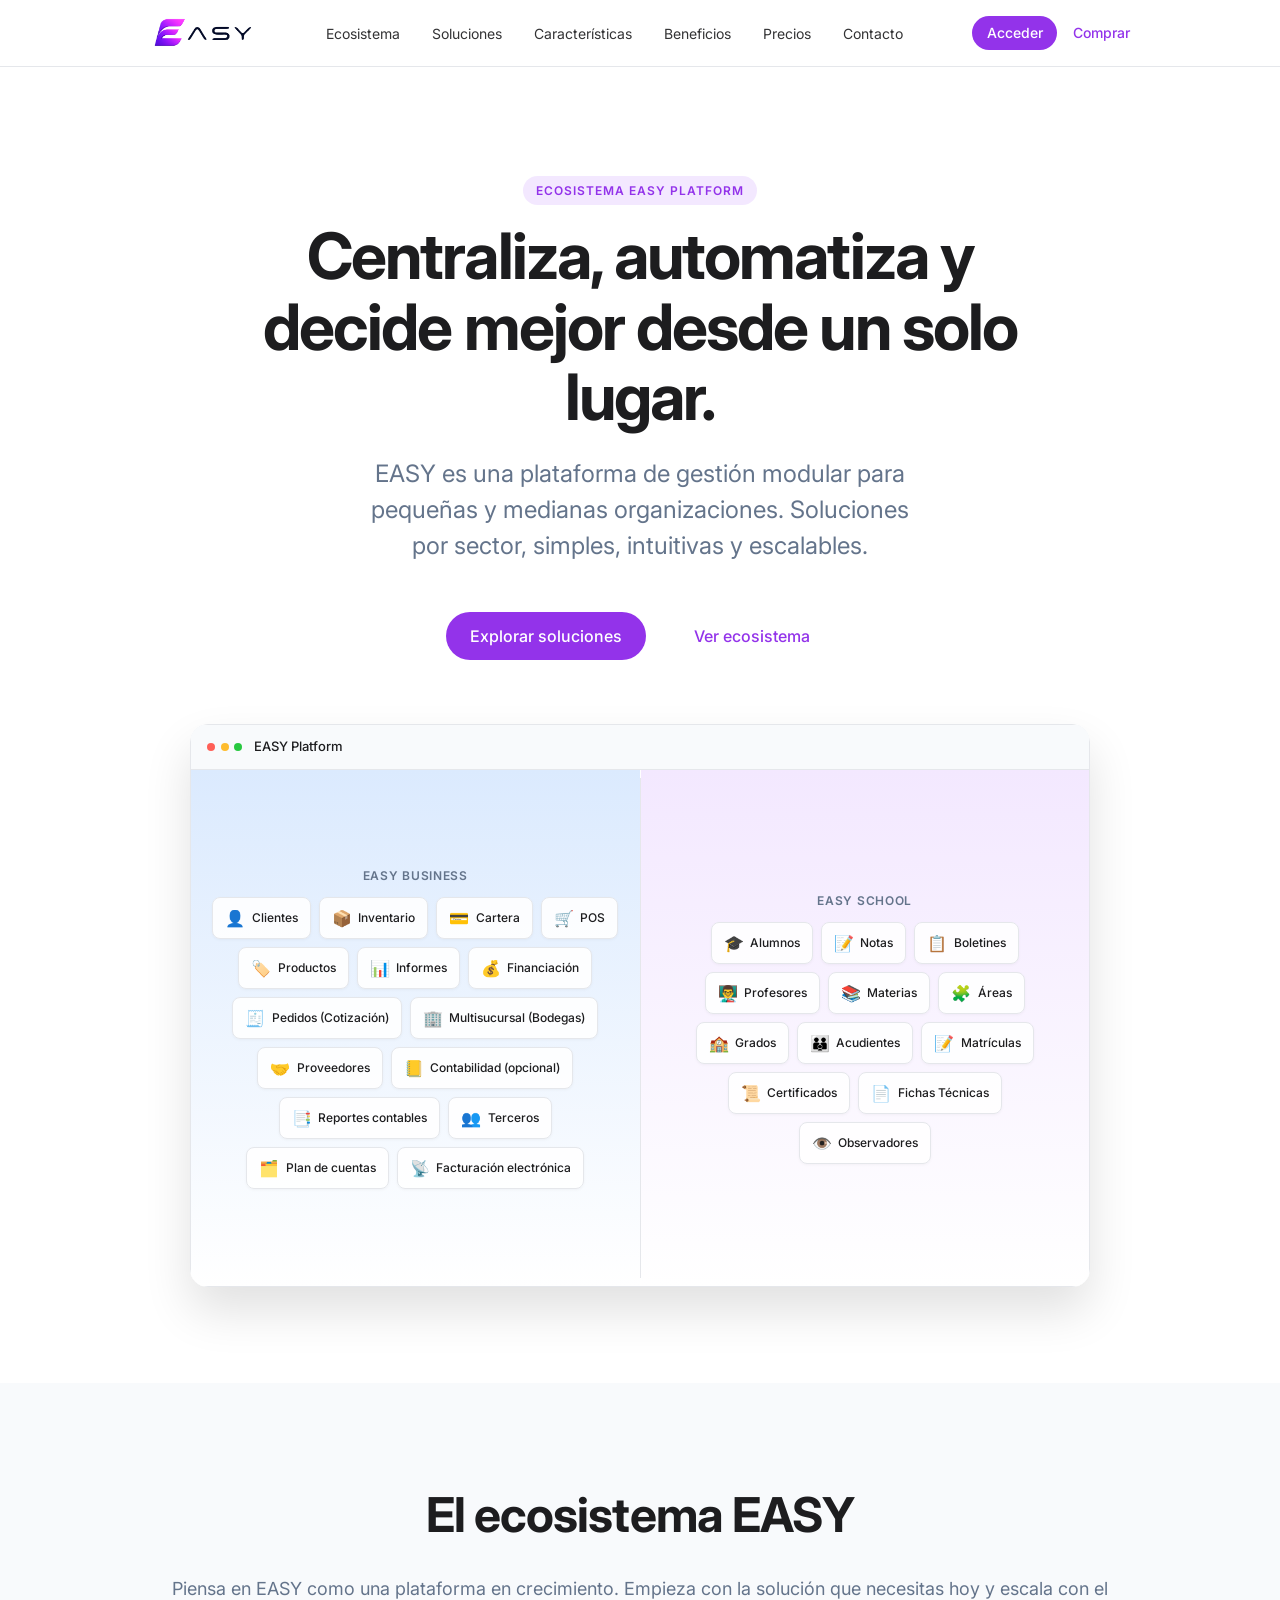
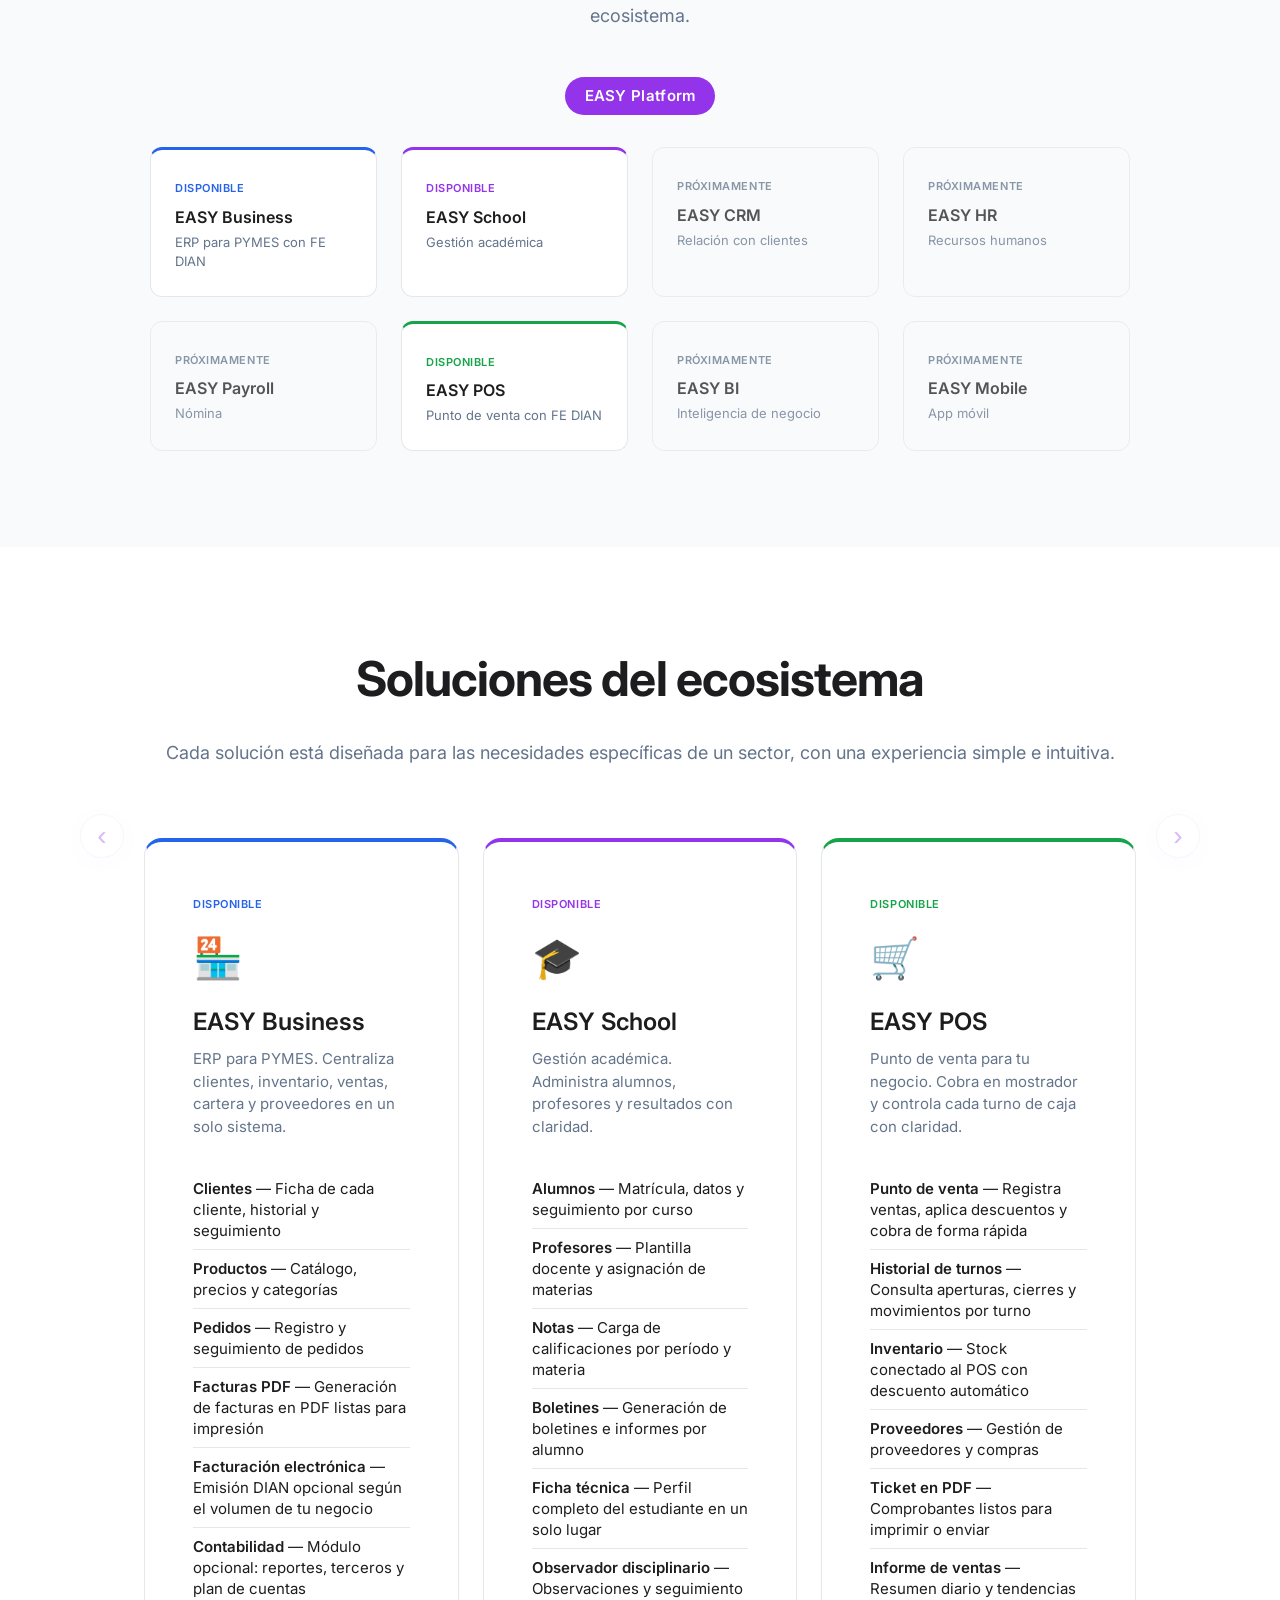
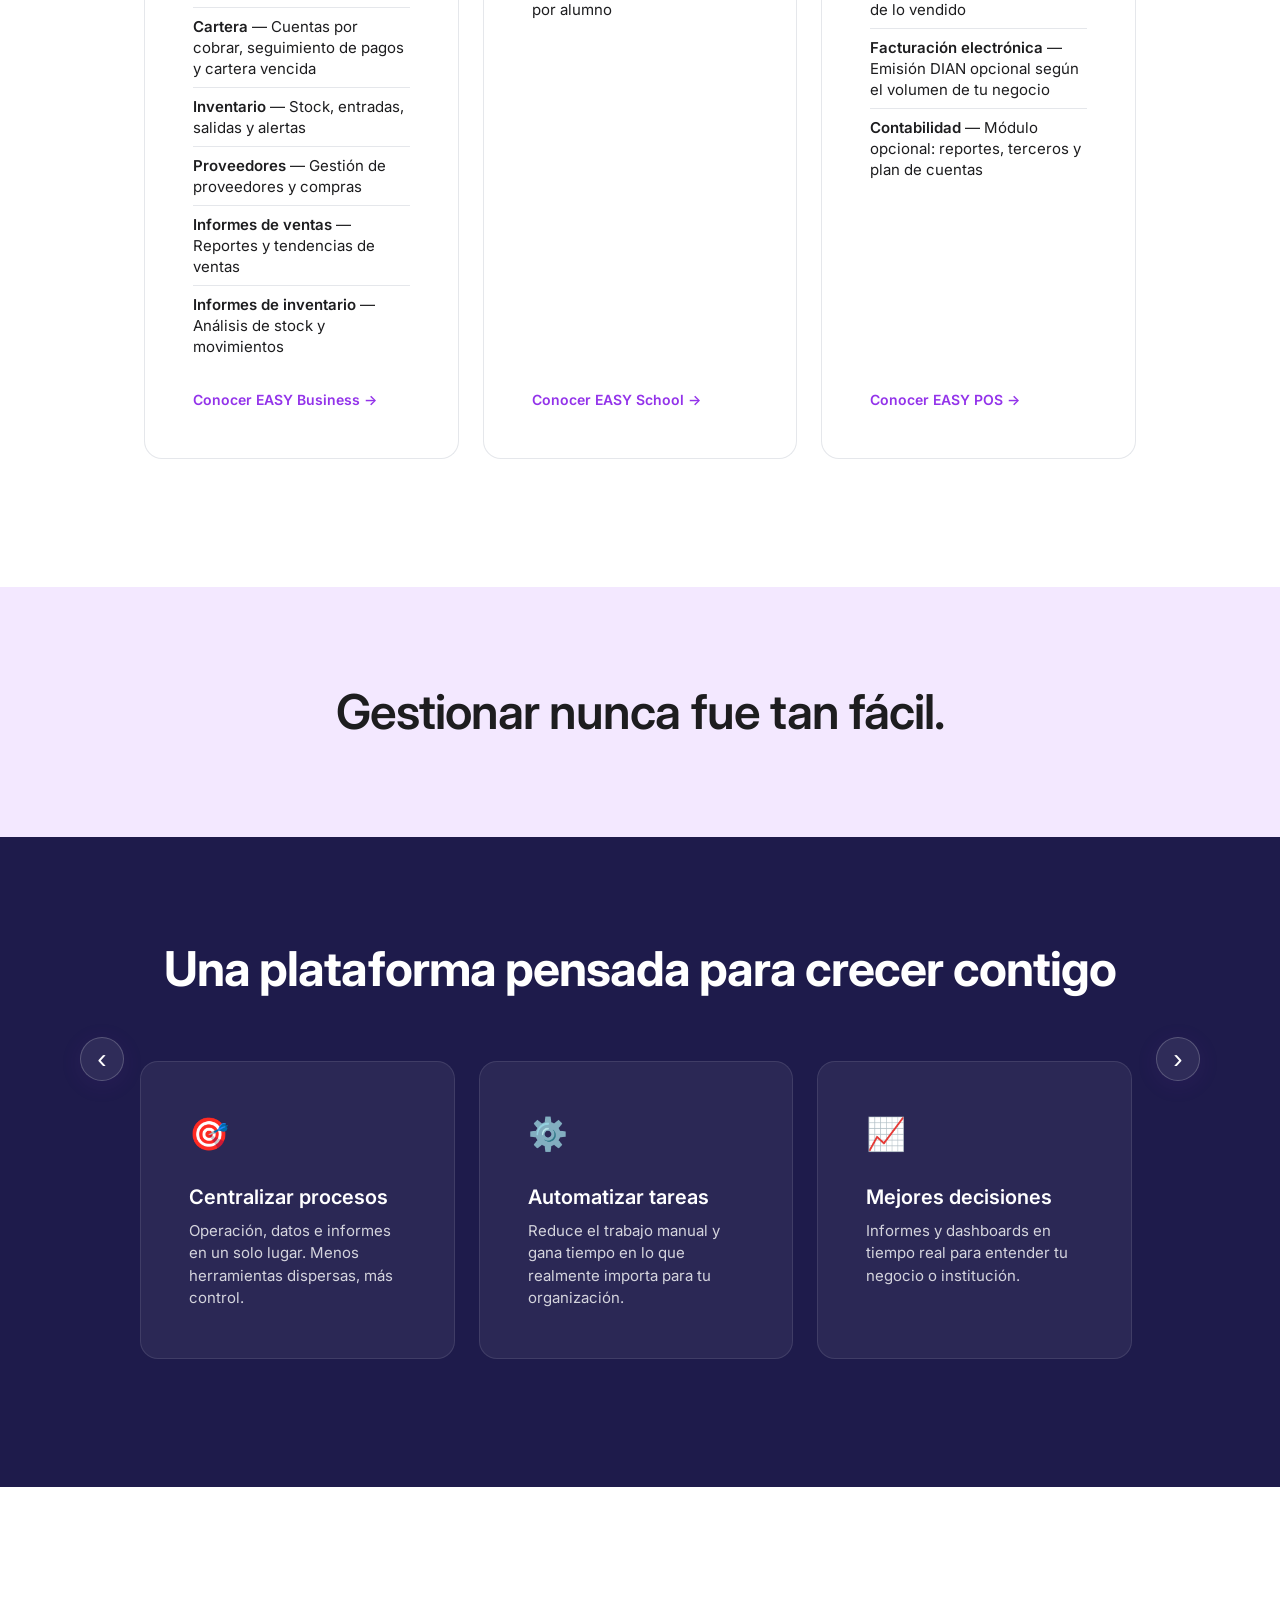
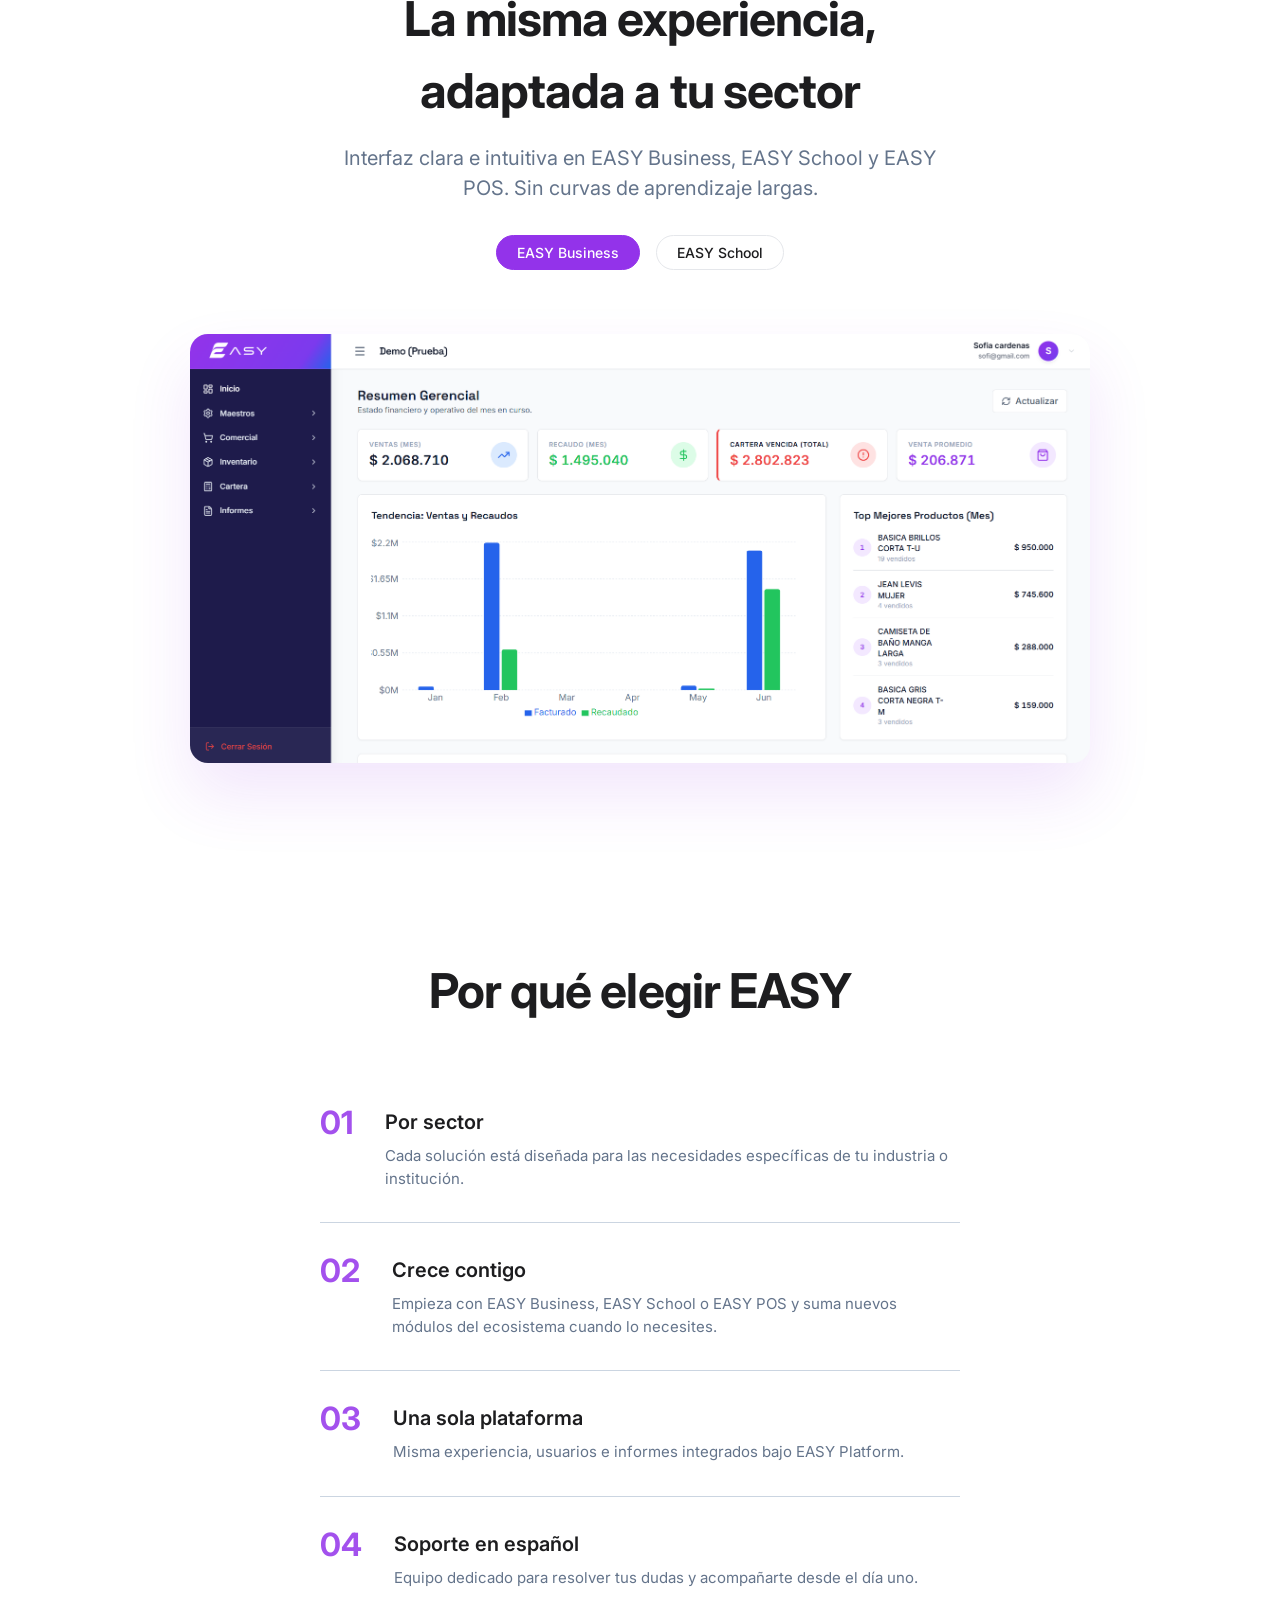
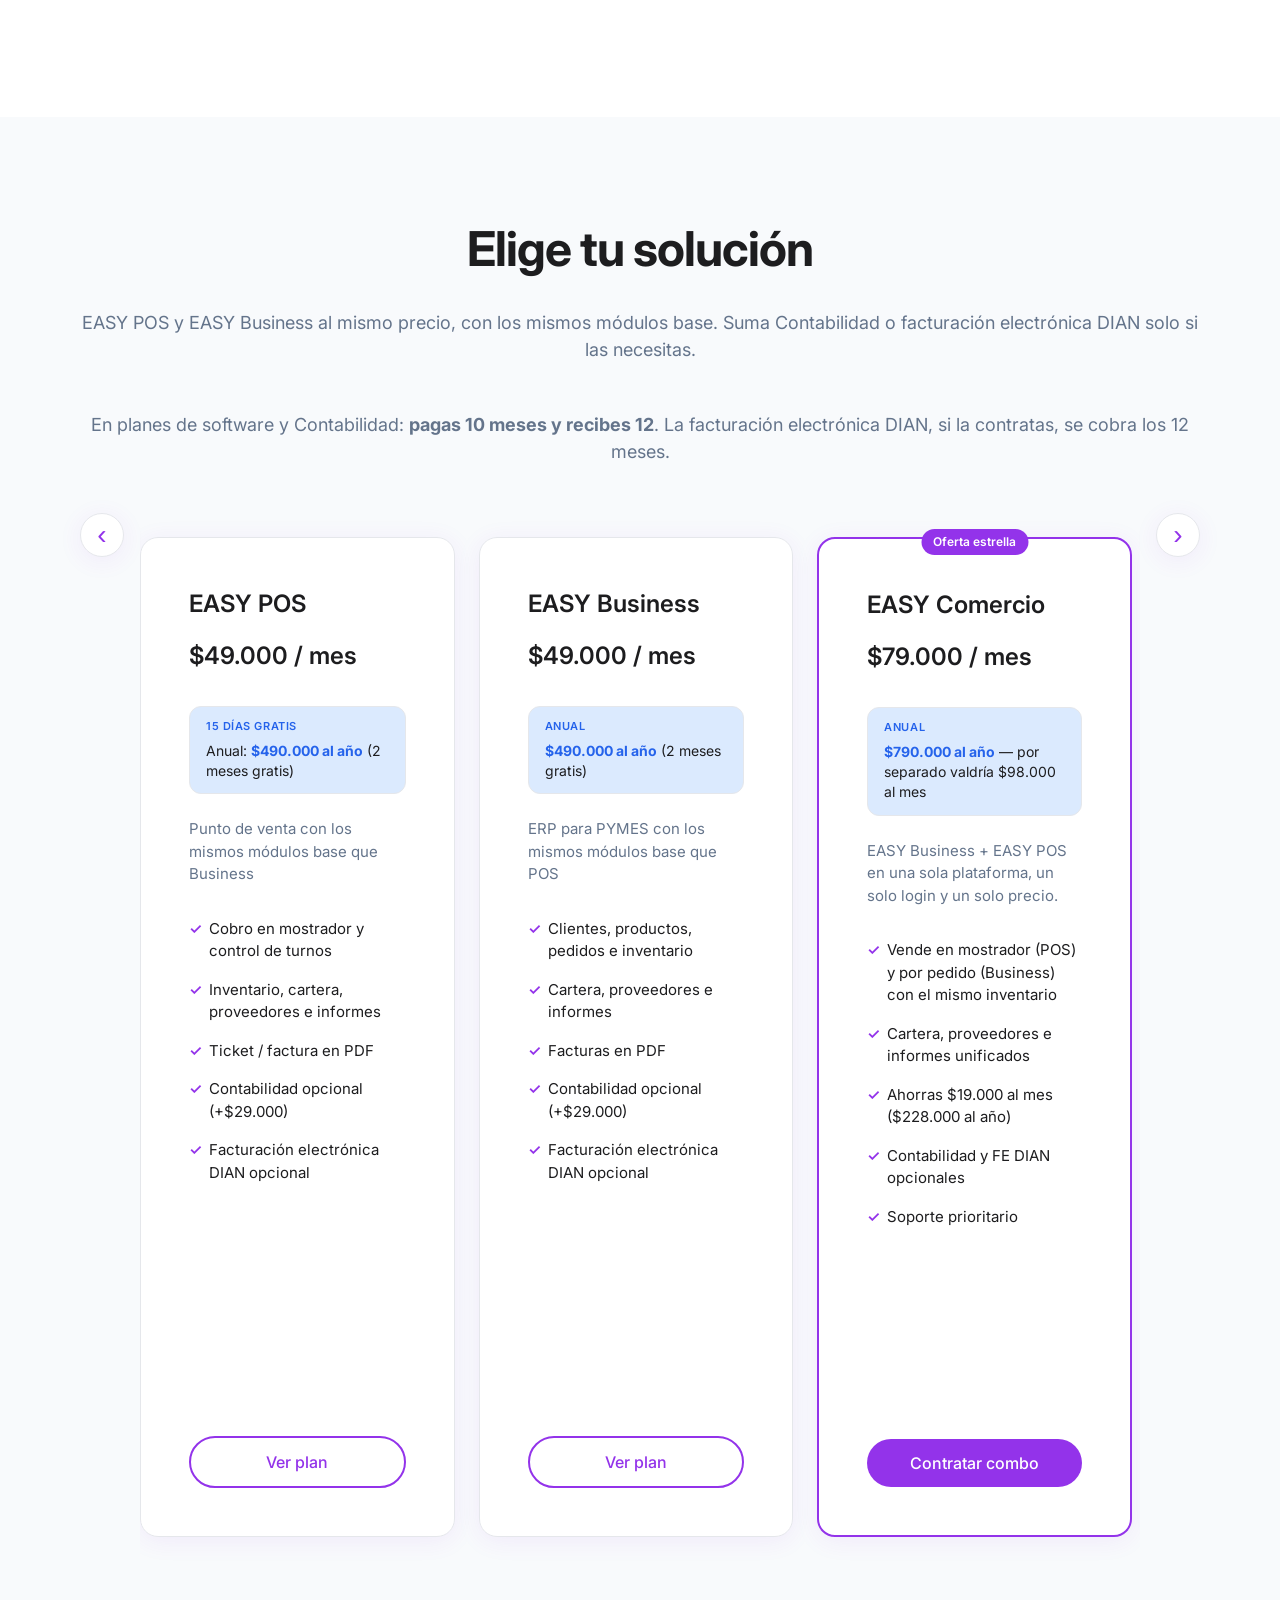
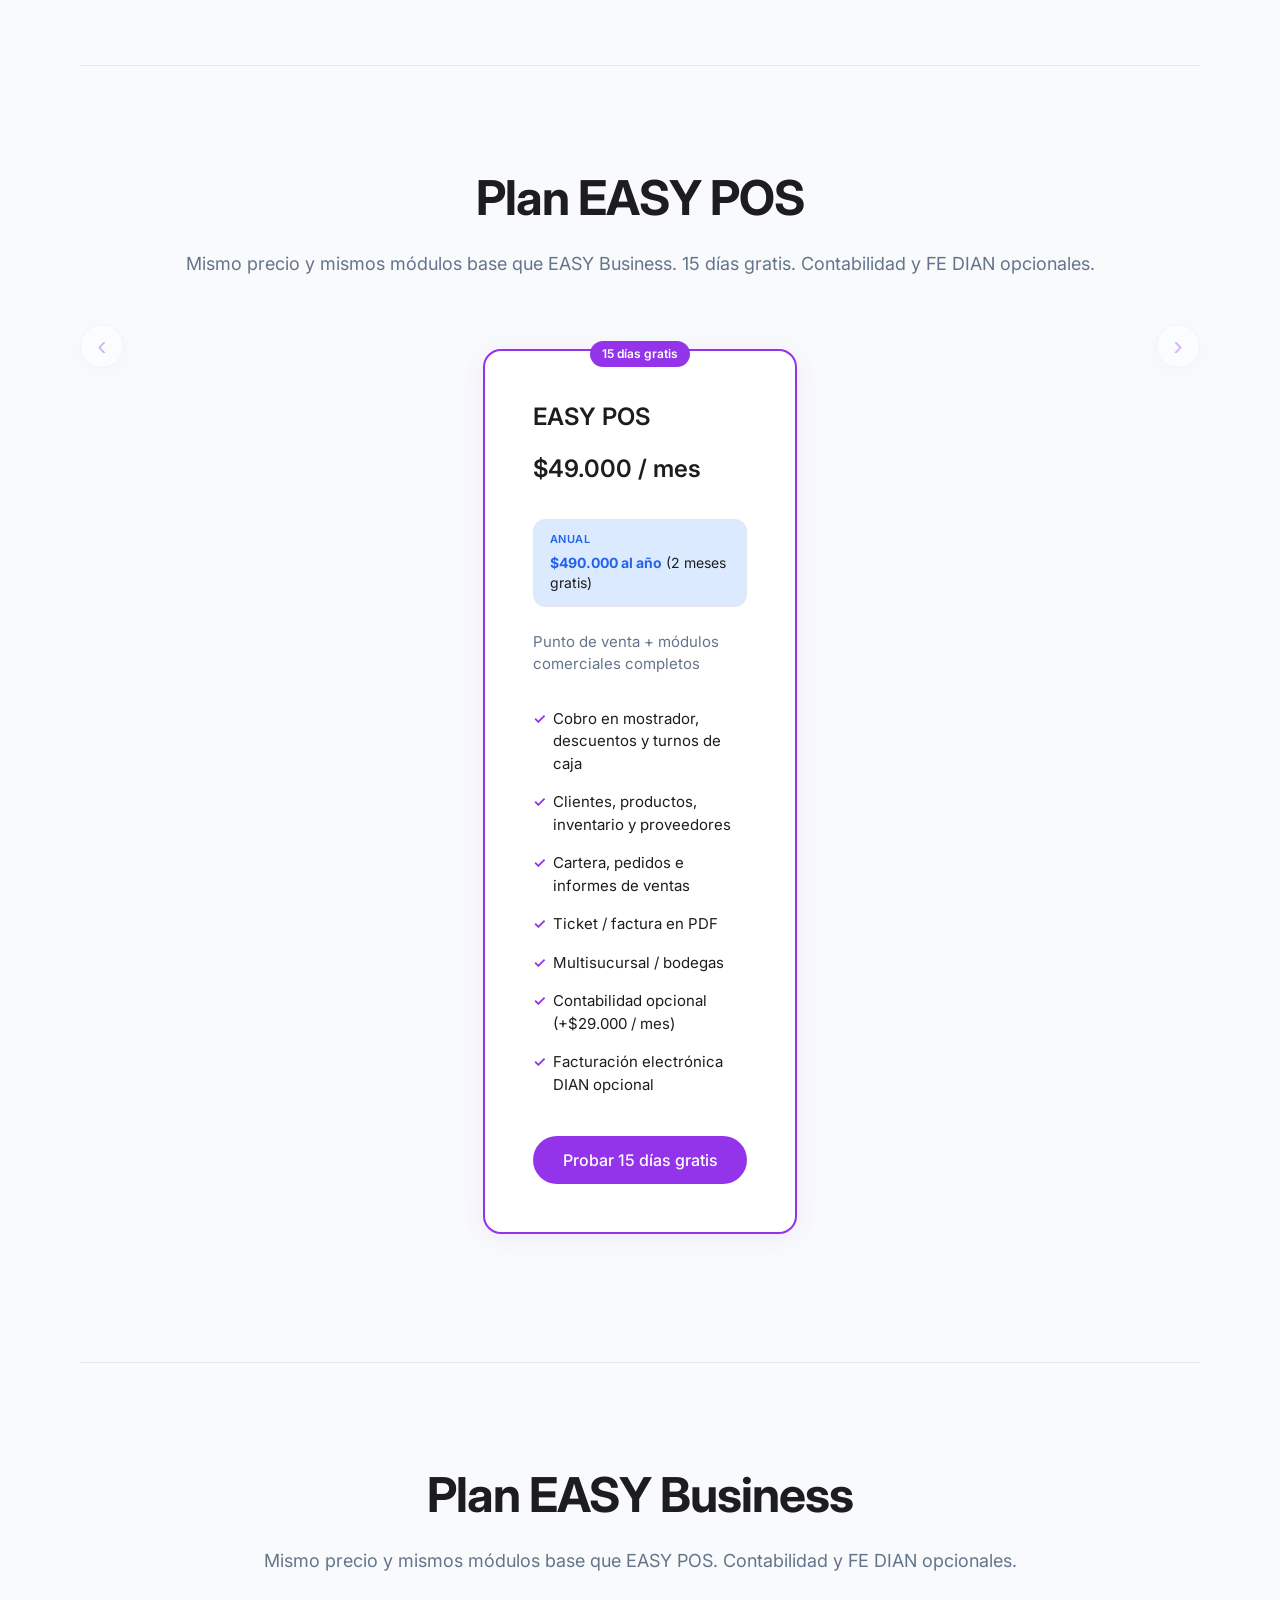
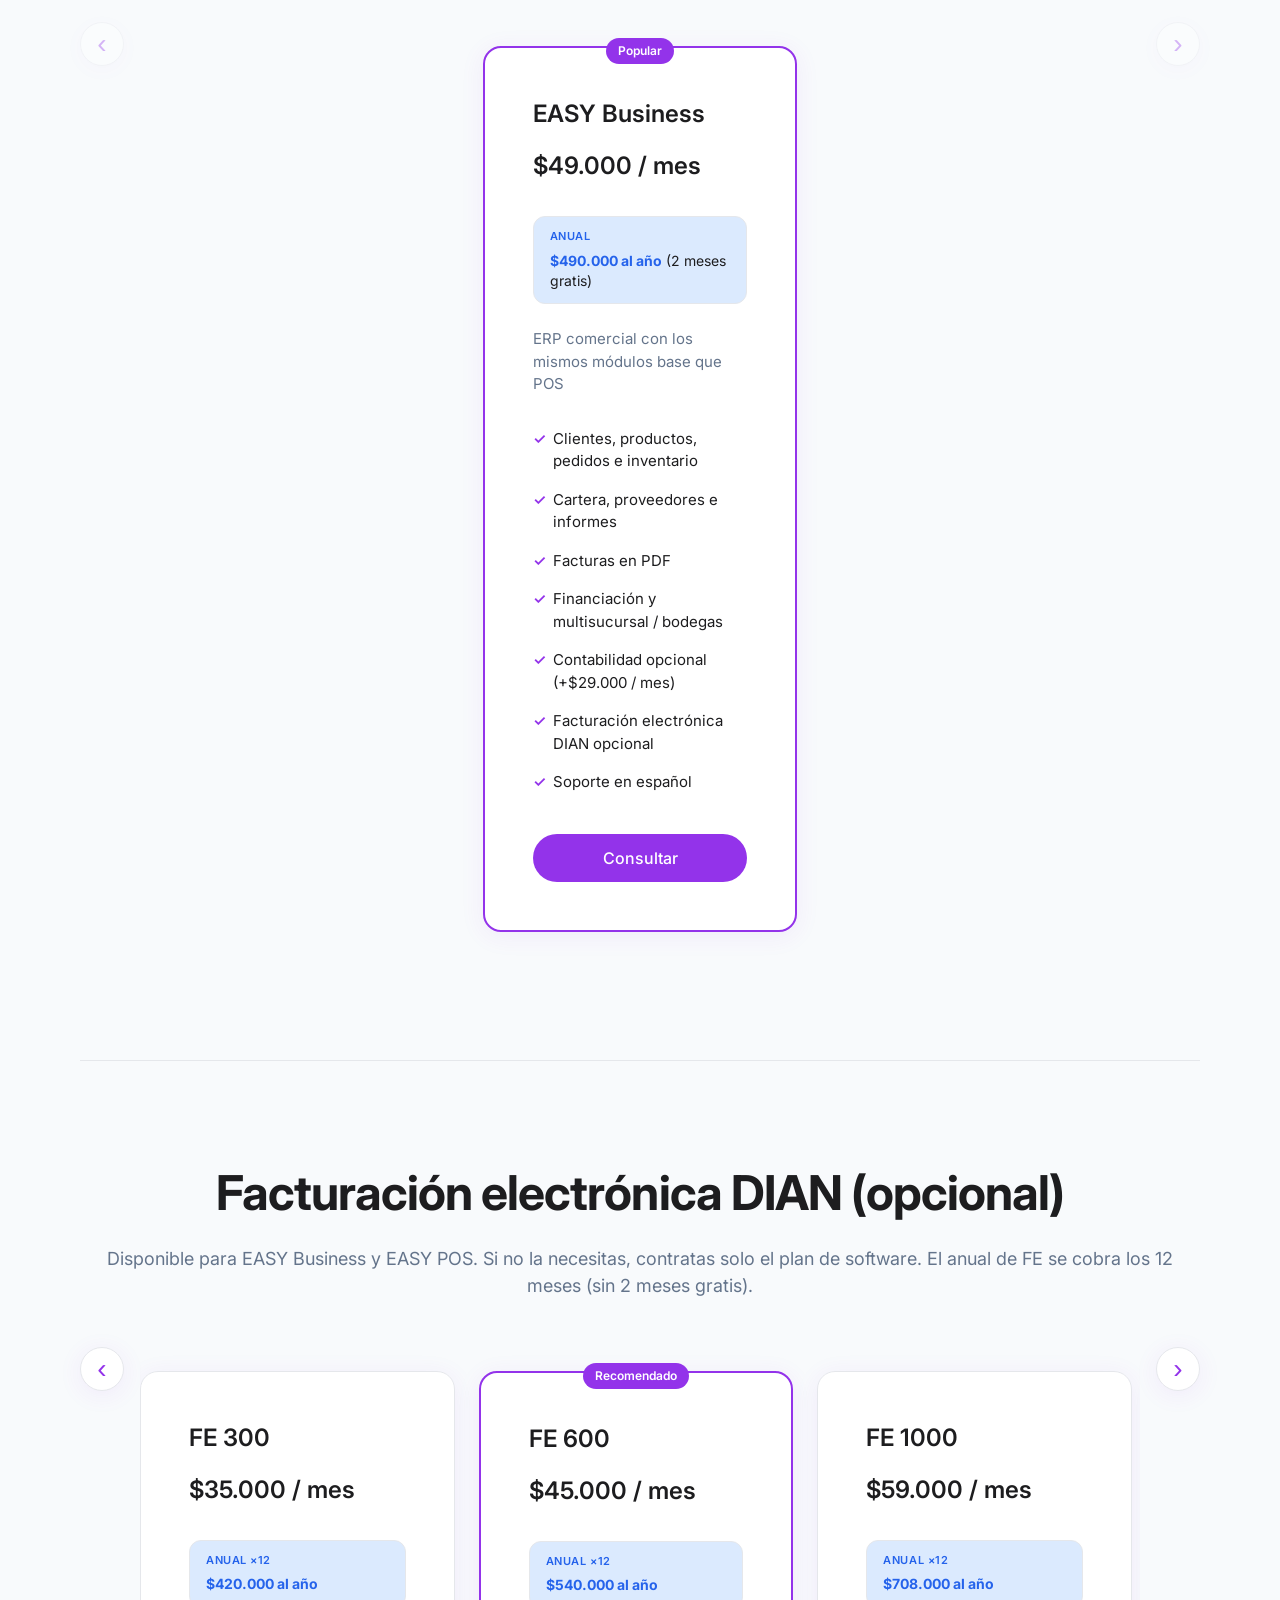
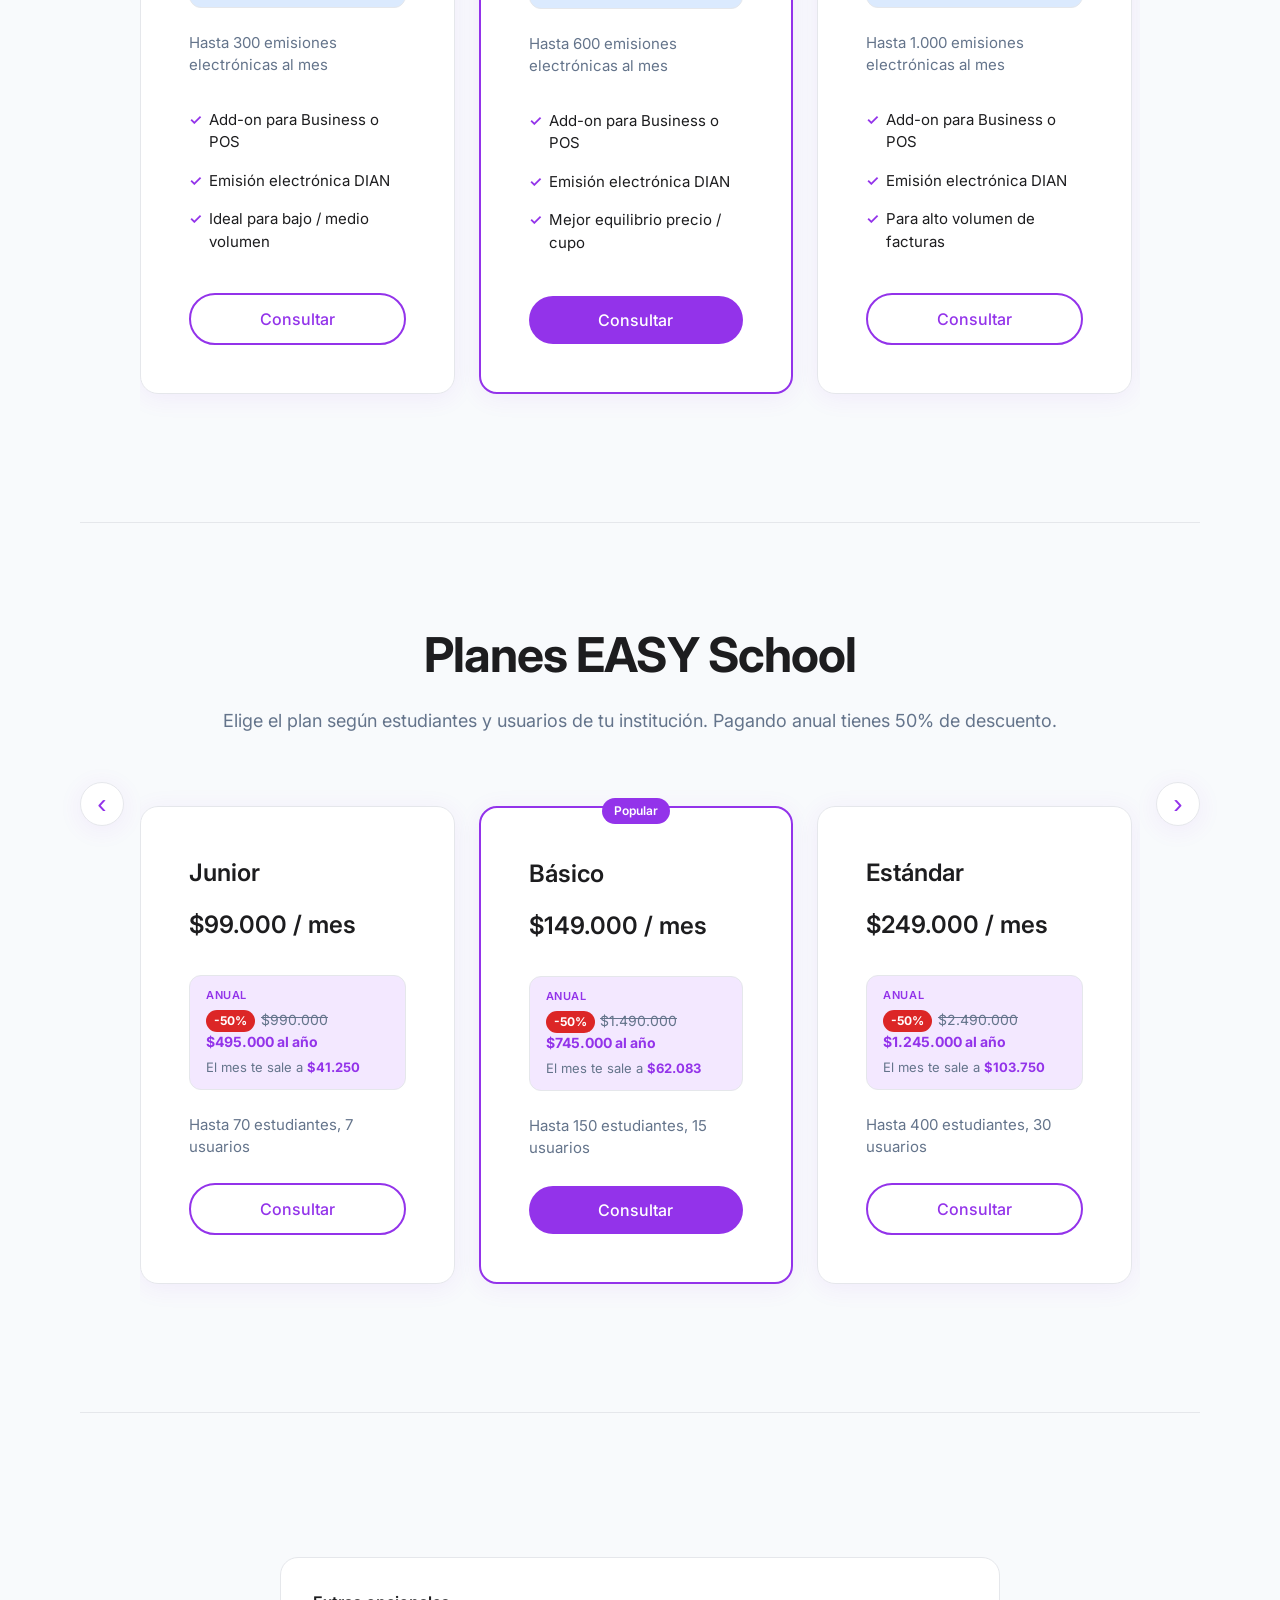
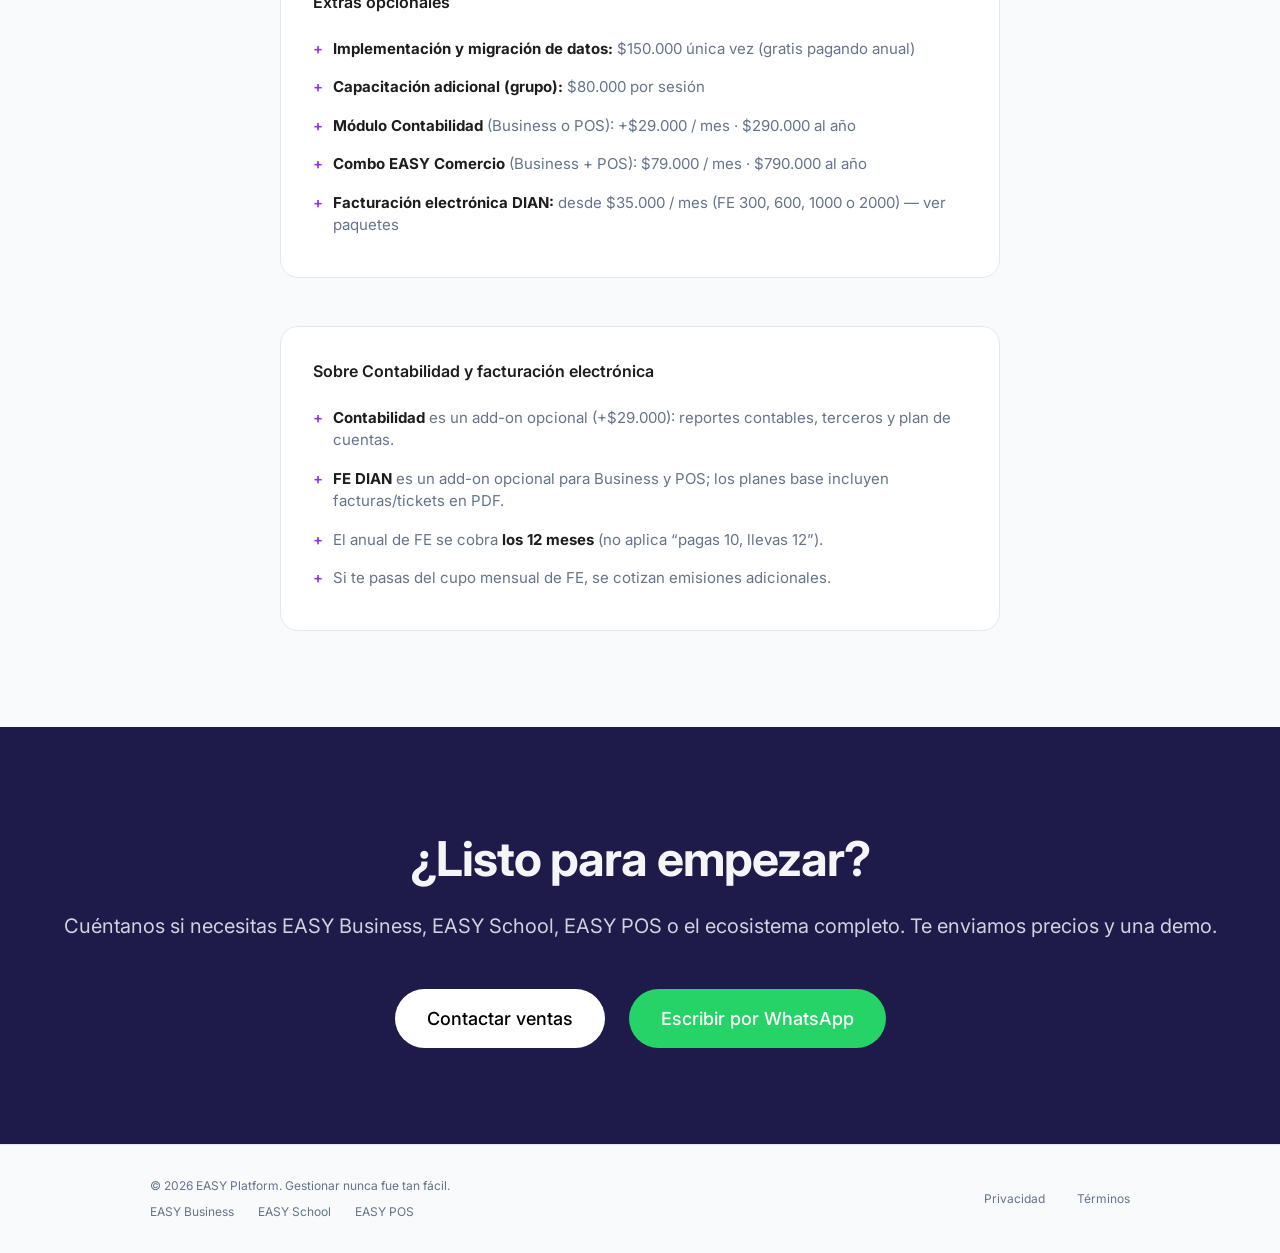
==== commit c0a29299: "Se ajusta el plan de precios" ====
--- a/index.html
+++ b/index.html
@@ -70,13 +70,11 @@
         "applicationSubCategory": "ERP",
         "operatingSystem": "Web",
         "url": "https://proyectoeasy.net/easy-business/",
-        "description": "ERP para PYMES con clientes, productos, pedidos, facturas PDF, facturación electrónica DIAN opcional, inventario, cartera, proveedores e informes.",
+        "description": "ERP para PYMES con clientes, productos, pedidos, facturas PDF, inventario, cartera, proveedores e informes. Contabilidad y facturación electrónica DIAN opcionales. $49.000/mes.",
         "offers": {
-          "@type": "AggregateOffer",
-          "lowPrice": "69000",
-          "highPrice": "219000",
-          "priceCurrency": "COP",
-          "offerCount": "3"
+          "@type": "Offer",
+          "price": "49000",
+          "priceCurrency": "COP"
         },
         "provider": { "@id": "https://proyectoeasy.net/#organization" }
       },
@@ -105,13 +103,11 @@
         "applicationSubCategory": "Point of Sale",
         "operatingSystem": "Web",
         "url": "https://proyectoeasy.net/easy-pos/",
-        "description": "Punto de venta con historial de turnos, inventario, ticket PDF, informes y facturación electrónica DIAN opcional. 15 días gratis del plan Negocio ($49.000/mes).",
+        "description": "Punto de venta con historial de turnos, inventario, ticket PDF, informes. Contabilidad y facturación electrónica DIAN opcionales. 15 días gratis. $49.000/mes.",
         "offers": {
-          "@type": "AggregateOffer",
-          "lowPrice": "49000",
-          "highPrice": "89000",
-          "priceCurrency": "COP",
-          "offerCount": "2"
+          "@type": "Offer",
+          "price": "49000",
+          "priceCurrency": "COP"
         },
         "provider": { "@id": "https://proyectoeasy.net/#organization" }
       }
@@ -173,7 +169,7 @@
                 <div class="mockup-card"><span class="mockup-card-icon">🧾</span><span>Pedidos (Cotización)</span></div>
                 <div class="mockup-card"><span class="mockup-card-icon">🏢</span><span>Multisucursal (Bodegas)</span></div>
                 <div class="mockup-card"><span class="mockup-card-icon">🤝</span><span>Proveedores</span></div>
-                <div class="mockup-card"><span class="mockup-card-icon">📒</span><span>Contabilidad</span></div>
+                <div class="mockup-card"><span class="mockup-card-icon">📒</span><span>Contabilidad (opcional)</span></div>
                 <div class="mockup-card"><span class="mockup-card-icon">📑</span><span>Reportes contables</span></div>
                 <div class="mockup-card"><span class="mockup-card-icon">👥</span><span>Terceros</span></div>
                 <div class="mockup-card"><span class="mockup-card-icon">🗂️</span><span>Plan de cuentas</span></div>
@@ -280,6 +276,7 @@
               <li><strong>Pedidos</strong> — Registro y seguimiento de pedidos</li>
               <li><strong>Facturas PDF</strong> — Generación de facturas en PDF listas para impresión</li>
               <li><strong>Facturación electrónica</strong> — Emisión DIAN opcional según el volumen de tu negocio</li>
+              <li><strong>Contabilidad</strong> — Módulo opcional: reportes, terceros y plan de cuentas</li>
               <li><strong>Cartera</strong> — Cuentas por cobrar, seguimiento de pagos y cartera vencida</li>
               <li><strong>Inventario</strong> — Stock, entradas, salidas y alertas</li>
               <li><strong>Proveedores</strong> — Gestión de proveedores y compras</li>
@@ -320,6 +317,7 @@
               <li><strong>Ticket en PDF</strong> — Comprobantes listos para imprimir o enviar</li>
               <li><strong>Informe de ventas</strong> — Resumen diario y tendencias de lo vendido</li>
               <li><strong>Facturación electrónica</strong> — Emisión DIAN opcional según el volumen de tu negocio</li>
+              <li><strong>Contabilidad</strong> — Módulo opcional: reportes, terceros y plan de cuentas</li>
             </ul>
             <a href="easy-pos/" class="module-related-link">Conocer EASY POS →</a>
           </article>
@@ -438,8 +436,8 @@
   <section class="section section-pricing" id="precios">
     <div class="section-content">
       <h2 class="section-title">Elige tu solución</h2>
-      <p class="section-desc">Planes por escalones según el módulo que necesites: EASY POS, EASY Business, EASY School, el combo EASY Comercio o el ecosistema completo en EASY Platform.</p>
-      <p class="section-desc">En planes de software: <strong>pagas 10 meses y recibes 12</strong>. La facturación electrónica DIAN es opcional y, si la contratas, se cobra los 12 meses.</p>
+      <p class="section-desc">EASY POS y EASY Business al mismo precio, con los mismos módulos base. Suma Contabilidad o facturación electrónica DIAN solo si las necesitas.</p>
+      <p class="section-desc">En planes de software y Contabilidad: <strong>pagas 10 meses y recibes 12</strong>. La facturación electrónica DIAN, si la contratas, se cobra los 12 meses.</p>
       <div class="easy-carousel" data-easy-carousel>
         <button type="button" class="easy-carousel-nav" aria-label="Solución anterior" data-easy-carousel-prev>
           <span aria-hidden="true">‹</span>
@@ -448,59 +446,57 @@
           <div class="pricing-card">
             <h3>EASY POS</h3>
             <div class="price">
-              <span class="price-custom">Desde $49.000 / mes</span>
+              <span class="price-custom">$49.000 / mes</span>
             </div>
             <p class="price-annual">
               <span class="price-annual-badge">15 días gratis</span>
-              Prueba el plan <strong>Negocio</strong> sin pagar durante 15 días
+              Anual: <strong>$490.000 al año</strong> (2 meses gratis)
             </p>
-            <p class="price-desc">Punto de venta, inventario, tickets PDF, informes y facturación electrónica DIAN opcional</p>
+            <p class="price-desc">Punto de venta con los mismos módulos base que Business</p>
             <ul class="price-features">
-              <li>2 planes: Negocio y Pro</li>
-              <li>Ventas en mostrador y cobro rápido</li>
-              <li>Apertura y cierre de turno con arqueo</li>
-              <li>Inventario conectado al POS (plan Pro)</li>
+              <li>Cobro en mostrador y control de turnos</li>
+              <li>Inventario, cartera, proveedores e informes</li>
+              <li>Ticket / factura en PDF</li>
+              <li>Contabilidad opcional (+$29.000)</li>
               <li>Facturación electrónica DIAN opcional</li>
-              <li>Soporte en español</li>
             </ul>
-            <a href="#planes-pos" class="btn btn-outline">Ver planes</a>
+            <a href="#planes-pos" class="btn btn-outline">Ver plan</a>
           </div>
           <div class="pricing-card">
             <h3>EASY Business</h3>
             <div class="price">
-              <span class="price-custom">Desde $69.000 / mes</span>
+              <span class="price-custom">$49.000 / mes</span>
             </div>
             <p class="price-annual">
-              <span class="price-annual-badge">Ahorra 2 meses pagando anual</span>
-              Planes desde <strong>$690.000 al año</strong> (Emprendedor)
+              <span class="price-annual-badge">Anual</span>
+              <strong>$490.000 al año</strong> (2 meses gratis)
             </p>
-            <p class="price-desc">ERP para PYMES: clientes, productos, pedidos, facturas PDF, facturación electrónica DIAN opcional, inventario, cartera e informes</p>
+            <p class="price-desc">ERP para PYMES con los mismos módulos base que POS</p>
             <ul class="price-features">
-              <li>3 planes: Emprendedor, Pyme y Premium</li>
-              <li>Facturas en PDF listas para impresión</li>
+              <li>Clientes, productos, pedidos e inventario</li>
+              <li>Cartera, proveedores e informes</li>
+              <li>Facturas en PDF</li>
+              <li>Contabilidad opcional (+$29.000)</li>
               <li>Facturación electrónica DIAN opcional</li>
-              <li>Gestión de cartera y cuentas por cobrar</li>
-              <li>Informes de ventas e inventario</li>
-              <li>Soporte en español</li>
             </ul>
-            <a href="#planes-business" class="btn btn-outline">Ver planes</a>
+            <a href="#planes-business" class="btn btn-outline">Ver plan</a>
           </div>
           <div class="pricing-card pricing-card-featured">
             <span class="badge">Oferta estrella</span>
             <h3>EASY Comercio</h3>
             <div class="price">
-              <span class="price-custom">$159.000 / mes</span>
+              <span class="price-custom">$79.000 / mes</span>
             </div>
             <p class="price-annual">
               <span class="price-annual-badge">Anual</span>
-              <strong>$1.590.000 al año</strong> — por separado valdría $218.000 al mes
+              <strong>$790.000 al año</strong> — por separado valdría $98.000 al mes
             </p>
-            <p class="price-desc">EASY Business Pyme + EASY POS Pro en una sola plataforma, un solo login y un solo precio.</p>
+            <p class="price-desc">EASY Business + EASY POS en una sola plataforma, un solo login y un solo precio.</p>
             <ul class="price-features">
               <li>Vende en mostrador (POS) y por pedido (Business) con el mismo inventario</li>
               <li>Cartera, proveedores e informes unificados</li>
-              <li>5 usuarios incluidos</li>
-              <li>Ahorras $59.000 al mes ($708.000 al año)</li>
+              <li>Ahorras $19.000 al mes ($228.000 al año)</li>
+              <li>Contabilidad y FE DIAN opcionales</li>
               <li>Soporte prioritario</li>
             </ul>
             <a href="#contacto" class="btn btn-primary">Contratar combo</a>
@@ -570,54 +566,34 @@
       </div>
 
       <div class="school-pricing-block" id="planes-pos">
-        <h3 class="section-title">Planes EASY POS</h3>
-        <p class="section-desc">Prueba 15 días gratis el plan Negocio ($49.000). Pago anual del software: pagas 10 meses y recibes 12. Facturación electrónica DIAN opcional.</p>
+        <h3 class="section-title">Plan EASY POS</h3>
+        <p class="section-desc">Mismo precio y mismos módulos base que EASY Business. 15 días gratis. Contabilidad y FE DIAN opcionales.</p>
         <div class="easy-carousel" data-easy-carousel>
           <button type="button" class="easy-carousel-nav" aria-label="Plan POS anterior" data-easy-carousel-prev>
             <span aria-hidden="true">‹</span>
           </button>
-          <div class="easy-carousel-track" data-easy-carousel-track tabindex="0" role="region" aria-label="Planes EASY POS">
+          <div class="easy-carousel-track" data-easy-carousel-track tabindex="0" role="region" aria-label="Plan EASY POS">
             <div class="pricing-card pricing-card-featured">
-              <span class="badge">Popular</span>
-              <h3>POS Negocio</h3>
+              <span class="badge">15 días gratis</span>
+              <h3>EASY POS</h3>
               <div class="price">
                 <span class="price-custom">$49.000 / mes</span>
               </div>
               <p class="price-annual">
-                <span class="price-annual-badge">15 días gratis</span>
-                Anual: <strong>$490.000 al año</strong> (2 meses gratis)
-              </p>
-              <p class="price-desc">Ventas ilimitadas, 1 caja, 2 usuarios</p>
+                <span class="price-annual-badge">Anual</span>
+                <strong>$490.000 al año</strong> (2 meses gratis)
+              </p>
+              <p class="price-desc">Punto de venta + módulos comerciales completos</p>
               <ul class="price-features">
-                <li>15 días gratis para probar el plan completo</li>
-                <li>Descuentos y cobro rápido</li>
-                <li>Apertura y cierre de turno con arqueo</li>
-                <li>Historial completo de turnos y movimientos</li>
-                <li>Informe diario de ventas</li>
+                <li>Cobro en mostrador, descuentos y turnos de caja</li>
+                <li>Clientes, productos, inventario y proveedores</li>
+                <li>Cartera, pedidos e informes de ventas</li>
+                <li>Ticket / factura en PDF</li>
+                <li>Multisucursal / bodegas</li>
+                <li>Contabilidad opcional (+$29.000 / mes)</li>
                 <li>Facturación electrónica DIAN opcional</li>
-                <li>Soporte en español</li>
               </ul>
               <a href="#contacto" class="btn btn-primary">Probar 15 días gratis</a>
-            </div>
-            <div class="pricing-card">
-              <h3>POS Pro</h3>
-              <div class="price">
-                <span class="price-custom">$89.000 / mes</span>
-              </div>
-              <p class="price-annual">
-                <span class="price-annual-badge">Anual</span>
-                <strong>$890.000 al año</strong> (2 meses gratis)
-              </p>
-              <p class="price-desc">Hasta 3 cajas, 5 usuarios</p>
-              <ul class="price-features">
-                <li>Todo lo del plan Negocio</li>
-                <li>Inventario conectado al POS con descuento automático de stock</li>
-                <li>Cierre de caja por cajero y reporte de diferencias</li>
-                <li>Informes de productos más vendidos y horas pico</li>
-                <li>Facturación electrónica DIAN opcional</li>
-                <li>Soporte prioritario</li>
-              </ul>
-              <a href="#contacto" class="btn btn-outline">Consultar</a>
             </div>
           </div>
           <button type="button" class="easy-carousel-nav" aria-label="Plan POS siguiente" data-easy-carousel-next>
@@ -627,76 +603,34 @@
       </div>
 
       <div class="school-pricing-block" id="planes-business">
-        <h3 class="section-title">Planes EASY Business</h3>
-        <p class="section-desc">Elige el plan según usuarios y módulos que necesita tu negocio. Pago anual del software: pagas 10 meses y recibes 12. Facturación electrónica DIAN opcional.</p>
+        <h3 class="section-title">Plan EASY Business</h3>
+        <p class="section-desc">Mismo precio y mismos módulos base que EASY POS. Contabilidad y FE DIAN opcionales.</p>
         <div class="easy-carousel" data-easy-carousel>
           <button type="button" class="easy-carousel-nav" aria-label="Plan Business anterior" data-easy-carousel-prev>
             <span aria-hidden="true">‹</span>
           </button>
-          <div class="easy-carousel-track" data-easy-carousel-track tabindex="0" role="region" aria-label="Planes EASY Business">
-            <div class="pricing-card">
-              <h3>Emprendedor</h3>
-              <div class="price">
-                <span class="price-custom">$69.000 / mes</span>
+          <div class="easy-carousel-track" data-easy-carousel-track tabindex="0" role="region" aria-label="Plan EASY Business">
+            <div class="pricing-card pricing-card-featured">
+              <span class="badge">Popular</span>
+              <h3>EASY Business</h3>
+              <div class="price">
+                <span class="price-custom">$49.000 / mes</span>
               </div>
               <p class="price-annual">
                 <span class="price-annual-badge">Anual</span>
-                <strong>$690.000 al año</strong> (2 meses gratis)
-              </p>
-              <p class="price-desc">1 usuario. Para el negocio que hoy factura en cuaderno o Excel.</p>
+                <strong>$490.000 al año</strong> (2 meses gratis)
+              </p>
+              <p class="price-desc">ERP comercial con los mismos módulos base que POS</p>
               <ul class="price-features">
-                <li>Clientes: ficha, historial y seguimiento</li>
-                <li>Productos: catálogo, precios y categorías</li>
-                <li>Pedidos: registro y seguimiento</li>
-                <li>Facturas en PDF listas para impresión</li>
+                <li>Clientes, productos, pedidos e inventario</li>
+                <li>Cartera, proveedores e informes</li>
+                <li>Facturas en PDF</li>
+                <li>Financiación y multisucursal / bodegas</li>
+                <li>Contabilidad opcional (+$29.000 / mes)</li>
                 <li>Facturación electrónica DIAN opcional</li>
-                <li>Informe básico de ventas</li>
-                <li>Soporte en español por WhatsApp</li>
-              </ul>
-              <a href="#contacto" class="btn btn-outline">Consultar</a>
-            </div>
-            <div class="pricing-card pricing-card-featured">
-              <span class="badge">Popular</span>
-              <h3>Pyme</h3>
-              <div class="price">
-                <span class="price-custom">$129.000 / mes</span>
-              </div>
-              <p class="price-annual">
-                <span class="price-annual-badge">Anual</span>
-                <strong>$1.290.000 al año</strong> (2 meses gratis)
-              </p>
-              <p class="price-desc">3 usuarios. Para el negocio que ya vende y necesita control de plata y stock.</p>
-              <ul class="price-features">
-                <li>Todo lo del plan Emprendedor</li>
-                <li>Inventario: stock, entradas, salidas y alertas de mínimos</li>
-                <li>Cartera: cuentas por cobrar, pagos y cartera vencida</li>
-                <li>Proveedores: gestión de proveedores y compras</li>
-                <li>Informes de ventas e inventario</li>
-                <li>Facturación electrónica DIAN opcional</li>
-                <li>Soporte prioritario</li>
+                <li>Soporte en español</li>
               </ul>
               <a href="#contacto" class="btn btn-primary">Consultar</a>
-            </div>
-            <div class="pricing-card">
-              <h3>Premium</h3>
-              <div class="price">
-                <span class="price-custom">$219.000 / mes</span>
-              </div>
-              <p class="price-annual">
-                <span class="price-annual-badge">Anual</span>
-                <strong>$2.190.000 al año</strong> (2 meses gratis)
-              </p>
-              <p class="price-desc">8 usuarios. Para negocios con varias sucursales o bodegas.</p>
-              <ul class="price-features">
-                <li>Todo lo del plan Pyme</li>
-                <li>Multi-bodega y multi-sucursal</li>
-                <li>Informes gerenciales y dashboard de tendencias</li>
-                <li>Roles y permisos por usuario</li>
-                <li>Capacitación incluida (2 sesiones)</li>
-                <li>Facturación electrónica DIAN opcional</li>
-                <li>Soporte prioritario con SLA</li>
-              </ul>
-              <a href="#contacto" class="btn btn-outline">Consultar</a>
             </div>
           </div>
           <button type="button" class="easy-carousel-nav" aria-label="Plan Business siguiente" data-easy-carousel-next>
@@ -714,7 +648,7 @@
           </button>
           <div class="easy-carousel-track" data-easy-carousel-track tabindex="0" role="region" aria-label="Paquetes de facturación electrónica">
             <div class="pricing-card">
-              <h3>FE 120</h3>
+              <h3>FE 300</h3>
               <div class="price">
                 <span class="price-custom">$35.000 / mes</span>
               </div>
@@ -722,17 +656,17 @@
                 <span class="price-annual-badge">Anual ×12</span>
                 <strong>$420.000 al año</strong>
               </p>
-              <p class="price-desc">Hasta 120 emisiones electrónicas al mes</p>
+              <p class="price-desc">Hasta 300 emisiones electrónicas al mes</p>
               <ul class="price-features">
                 <li>Add-on para Business o POS</li>
                 <li>Emisión electrónica DIAN</li>
-                <li>Ideal para bajo volumen de facturas</li>
+                <li>Ideal para bajo / medio volumen</li>
               </ul>
               <a href="#contacto" class="btn btn-outline">Consultar</a>
             </div>
             <div class="pricing-card pricing-card-featured">
               <span class="badge">Recomendado</span>
-              <h3>FE 240</h3>
+              <h3>FE 600</h3>
               <div class="price">
                 <span class="price-custom">$45.000 / mes</span>
               </div>
@@ -740,7 +674,7 @@
                 <span class="price-annual-badge">Anual ×12</span>
                 <strong>$540.000 al año</strong>
               </p>
-              <p class="price-desc">Hasta 240 emisiones electrónicas al mes</p>
+              <p class="price-desc">Hasta 600 emisiones electrónicas al mes</p>
               <ul class="price-features">
                 <li>Add-on para Business o POS</li>
                 <li>Emisión electrónica DIAN</li>
@@ -749,7 +683,7 @@
               <a href="#contacto" class="btn btn-primary">Consultar</a>
             </div>
             <div class="pricing-card">
-              <h3>FE 360</h3>
+              <h3>FE 1000</h3>
               <div class="price">
                 <span class="price-custom">$59.000 / mes</span>
               </div>
@@ -757,11 +691,28 @@
                 <span class="price-annual-badge">Anual ×12</span>
                 <strong>$708.000 al año</strong>
               </p>
-              <p class="price-desc">Hasta 360 emisiones electrónicas al mes</p>
+              <p class="price-desc">Hasta 1.000 emisiones electrónicas al mes</p>
               <ul class="price-features">
                 <li>Add-on para Business o POS</li>
                 <li>Emisión electrónica DIAN</li>
-                <li>Para negocios con alto volumen</li>
+                <li>Para alto volumen de facturas</li>
+              </ul>
+              <a href="#contacto" class="btn btn-outline">Consultar</a>
+            </div>
+            <div class="pricing-card">
+              <h3>FE 2000</h3>
+              <div class="price">
+                <span class="price-custom">$75.000 / mes</span>
+              </div>
+              <p class="price-annual">
+                <span class="price-annual-badge">Anual ×12</span>
+                <strong>$900.000 al año</strong>
+              </p>
+              <p class="price-desc">Hasta 2.000 emisiones electrónicas al mes</p>
+              <ul class="price-features">
+                <li>Add-on para Business o POS</li>
+                <li>Emisión electrónica DIAN</li>
+                <li>Para operaciones de muy alto volumen</li>
               </ul>
               <a href="#contacto" class="btn btn-outline">Consultar</a>
             </div>
@@ -842,21 +793,22 @@
 
       <div class="school-pricing-block">
         <div class="school-pricing-extras">
-          <h4>Extras opcionales (aplican a todos los productos)</h4>
+          <h4>Extras opcionales</h4>
           <ul>
             <li><strong>Implementación y migración de datos:</strong> $150.000 única vez (gratis pagando anual)</li>
             <li><strong>Capacitación adicional (grupo):</strong> $80.000 por sesión</li>
-            <li><strong>Agregar módulo POS a un plan Business existente:</strong> +$49.000 / mes</li>
-            <li><strong>Facturación electrónica DIAN:</strong> desde $35.000 / mes (FE 120, 240 o 360) — ver <a href="#planes-fe">paquetes</a></li>
+            <li><strong>Módulo Contabilidad</strong> (Business o POS): +$29.000 / mes · $290.000 al año</li>
+            <li><strong>Combo EASY Comercio</strong> (Business + POS): $79.000 / mes · $790.000 al año</li>
+            <li><strong>Facturación electrónica DIAN:</strong> desde $35.000 / mes (FE 300, 600, 1000 o 2000) — ver <a href="#planes-fe">paquetes</a></li>
           </ul>
         </div>
         <div class="school-pricing-extras">
-          <h4>Sobre la facturación electrónica DIAN</h4>
+          <h4>Sobre Contabilidad y facturación electrónica</h4>
           <ul>
-            <li>Es un <strong>add-on opcional</strong> para EASY Business y EASY POS: si no la necesitas, contratas solo el software.</li>
-            <li>Los planes base incluyen <strong>facturas en PDF</strong> listas para imprimir.</li>
+            <li><strong>Contabilidad</strong> es un add-on opcional (+$29.000): reportes contables, terceros y plan de cuentas.</li>
+            <li><strong>FE DIAN</strong> es un add-on opcional para Business y POS; los planes base incluyen facturas/tickets en PDF.</li>
             <li>El anual de FE se cobra <strong>los 12 meses</strong> (no aplica “pagas 10, llevas 12”).</li>
-            <li>Si te pasas del cupo mensual, se cotizan emisiones adicionales.</li>
+            <li>Si te pasas del cupo mensual de FE, se cotizan emisiones adicionales.</li>
           </ul>
         </div>
       </div>
--- a/styles.css
+++ b/styles.css
@@ -1531,6 +1531,11 @@
   padding: var(--space-md) 0.25rem var(--space-lg);
   flex: 1;
   min-width: 0;
+}
+
+/* Un solo plan (POS / Business): centra la tarjeta en el carrusel */
+.easy-carousel-track:has(> :only-child) {
+  justify-content: center;
 }
 
 .easy-carousel-track::-webkit-scrollbar {
